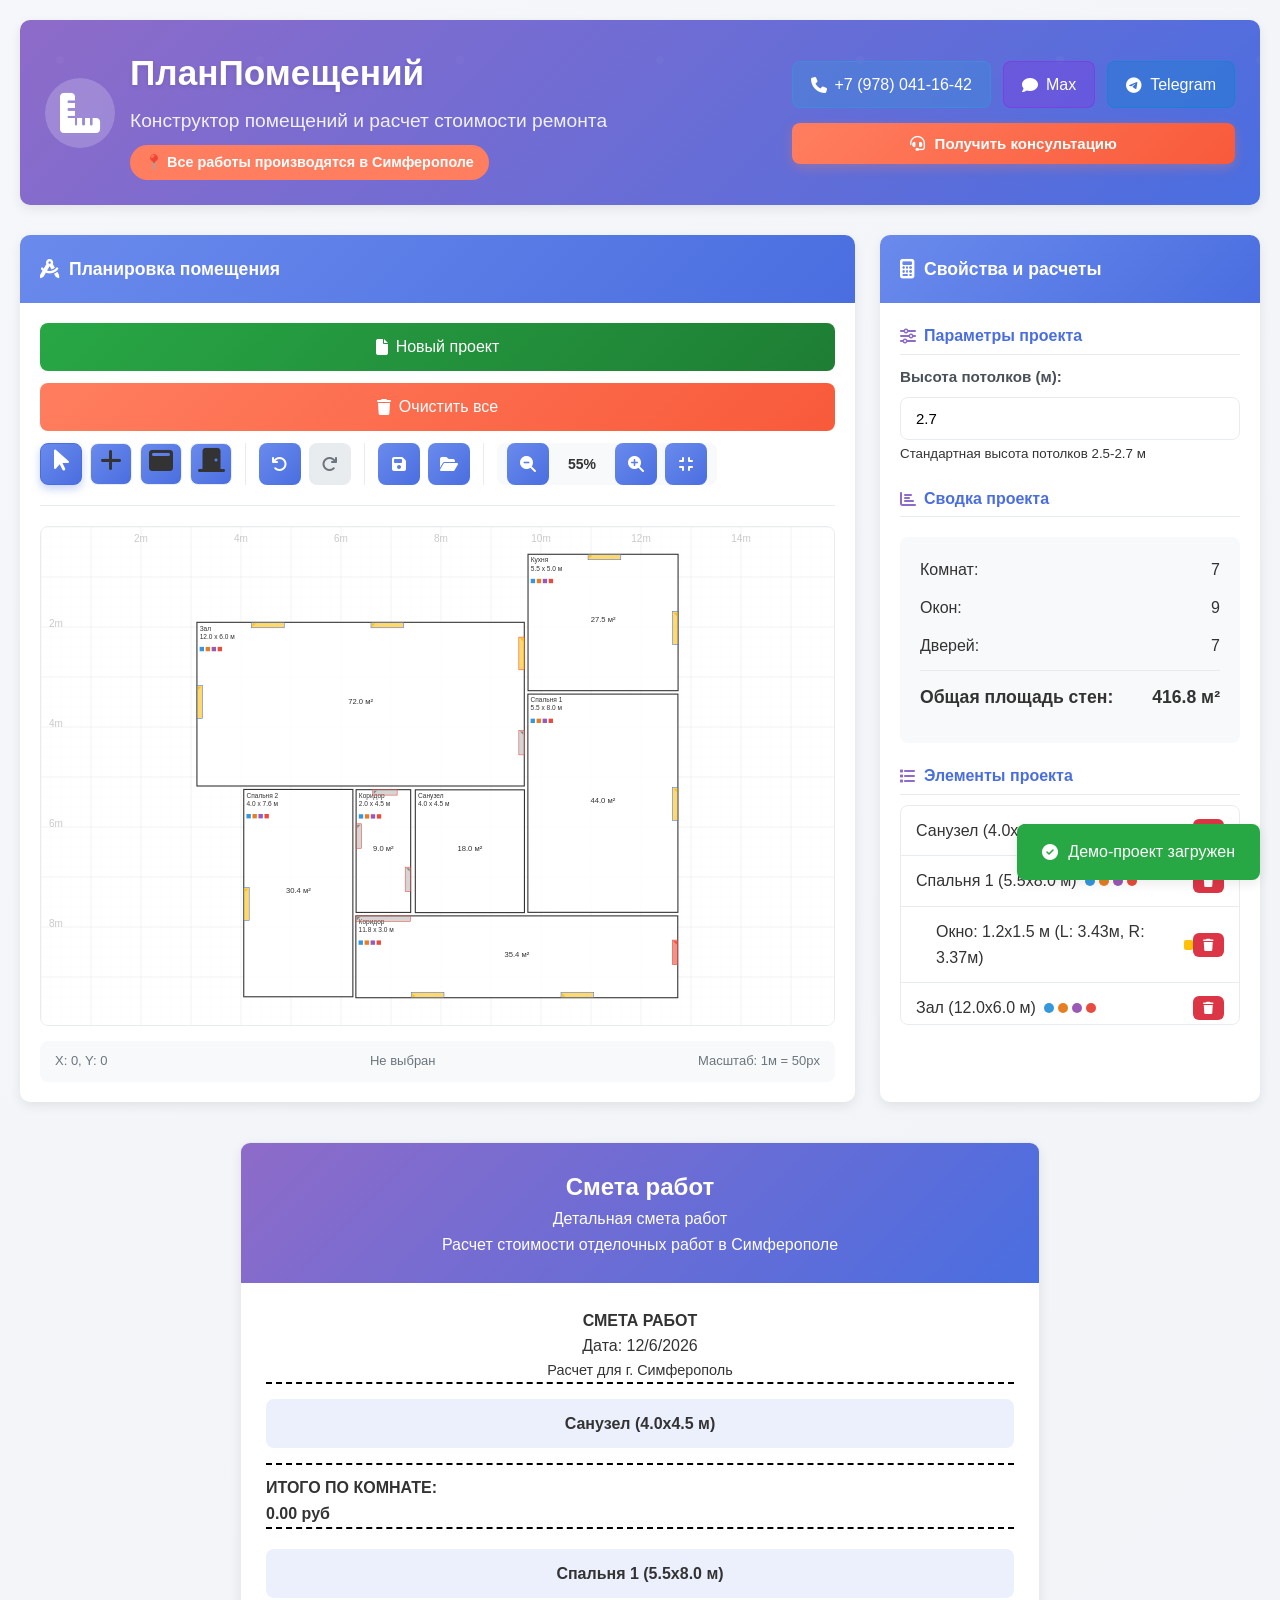
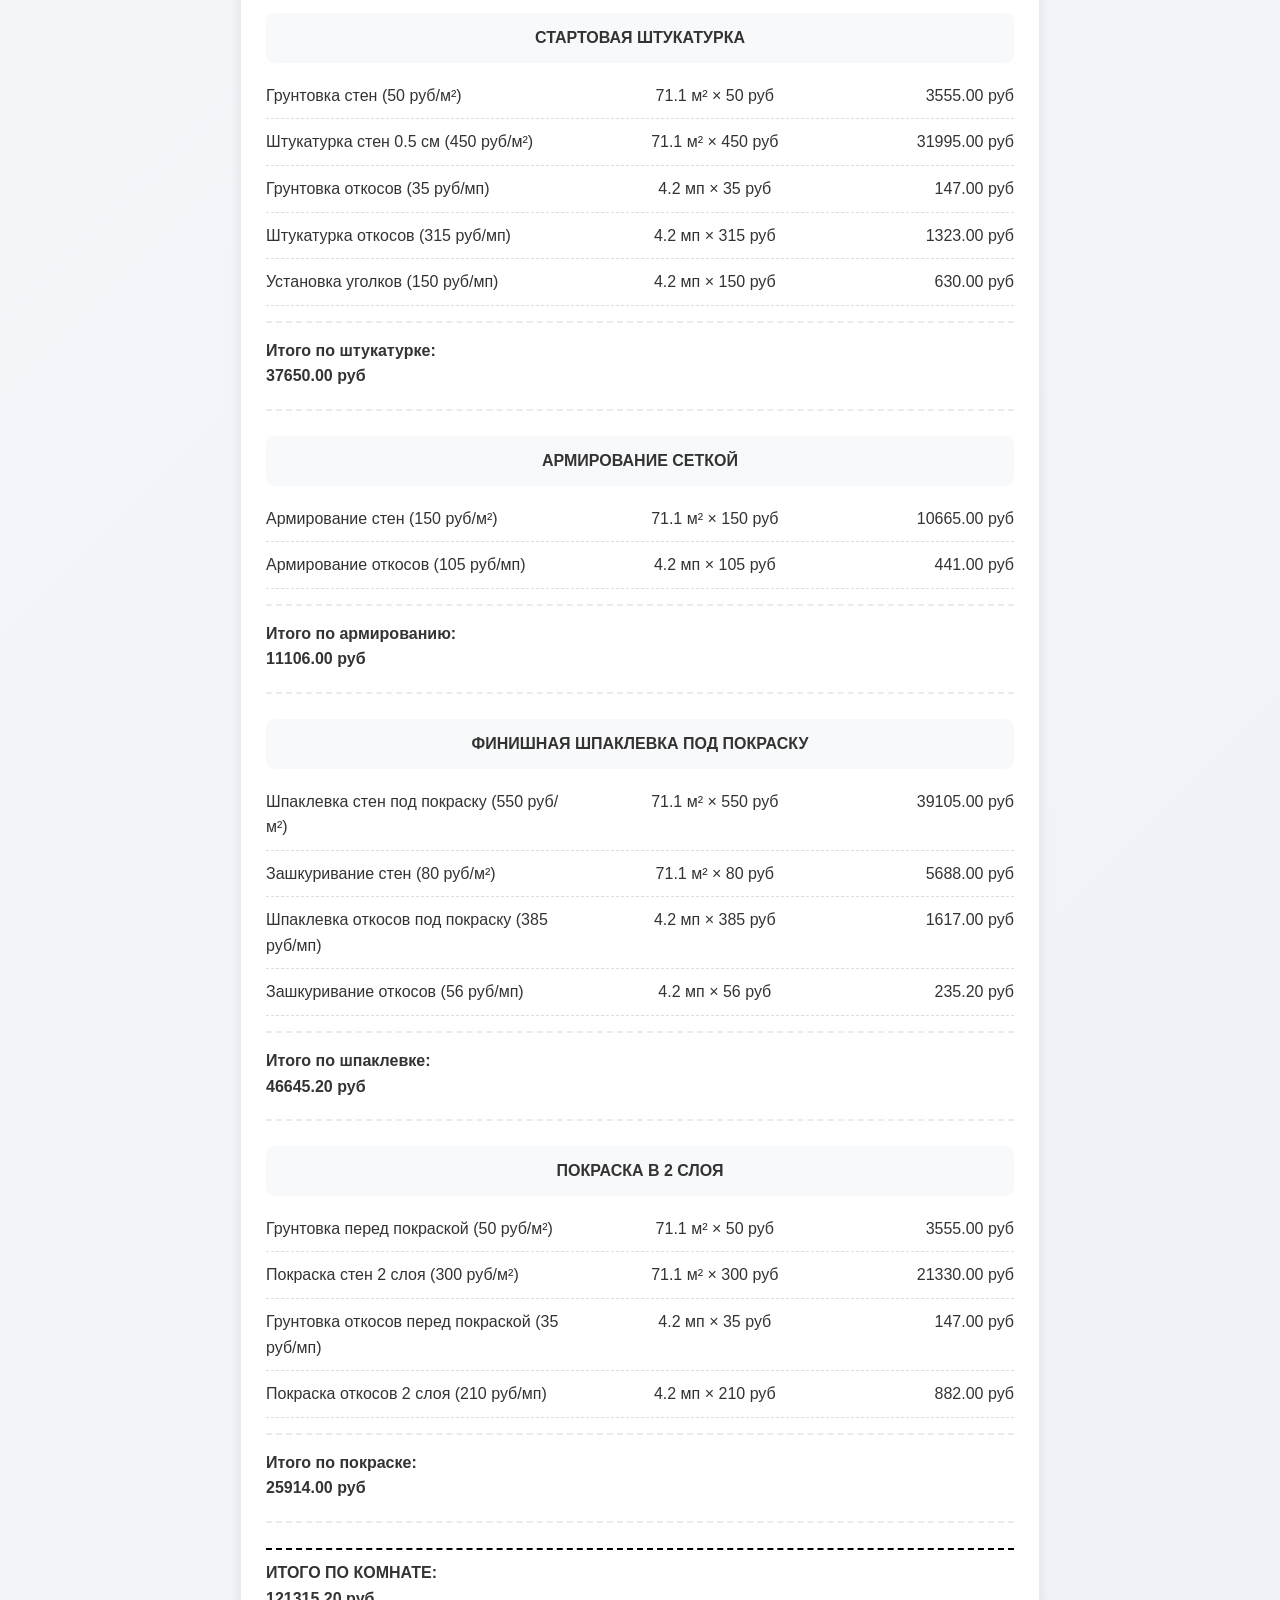
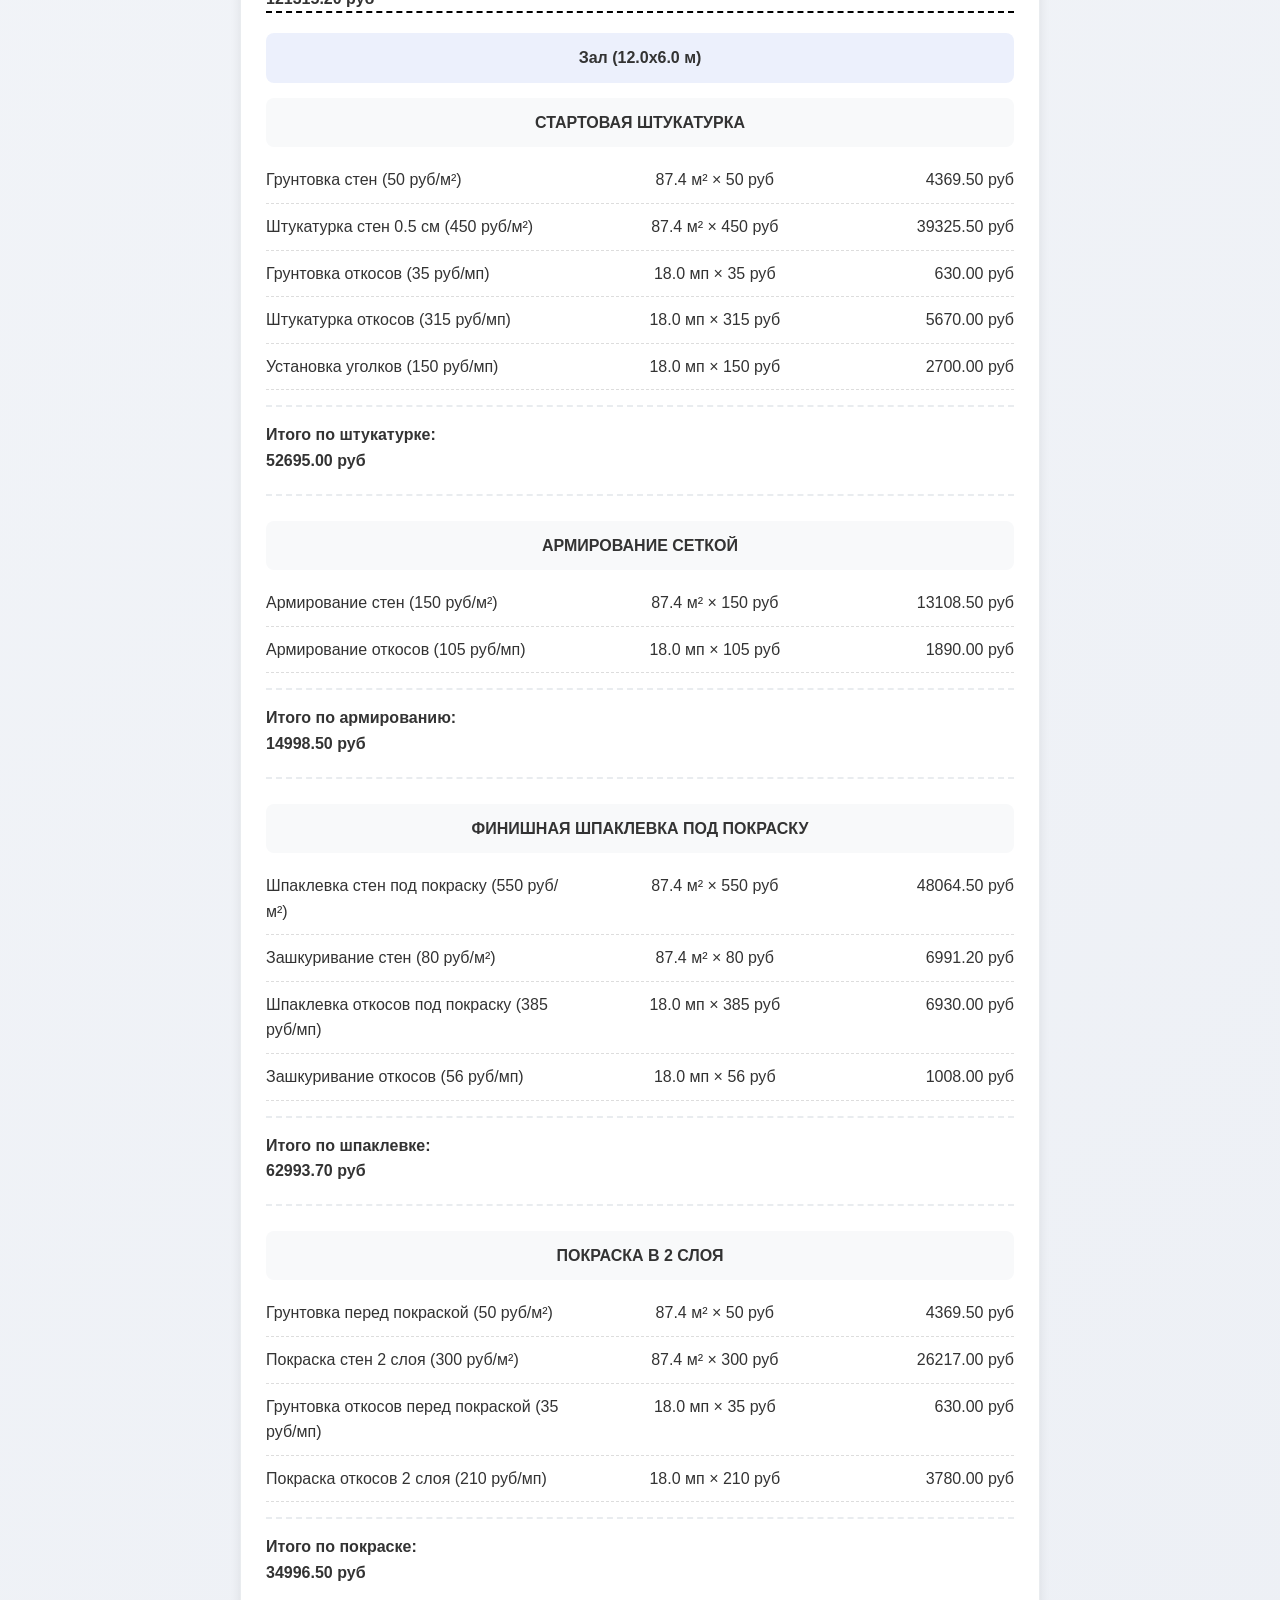
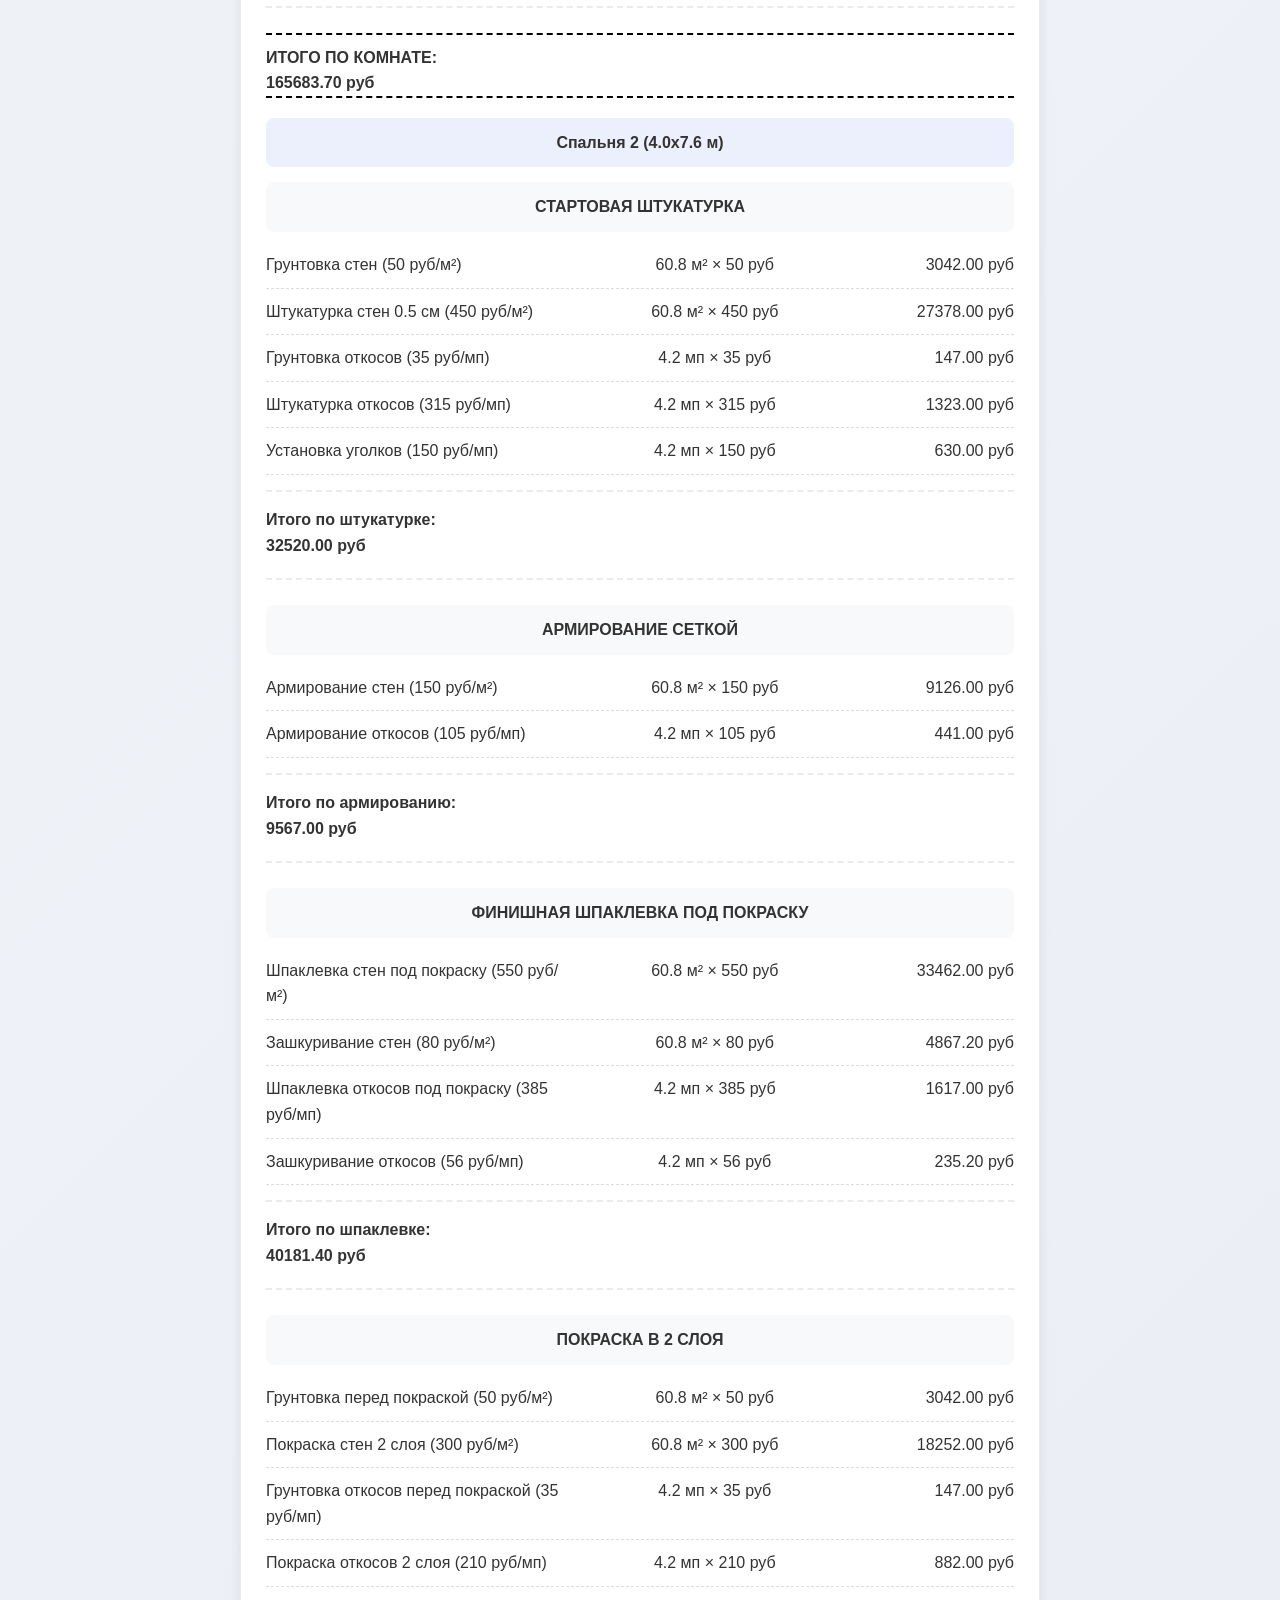
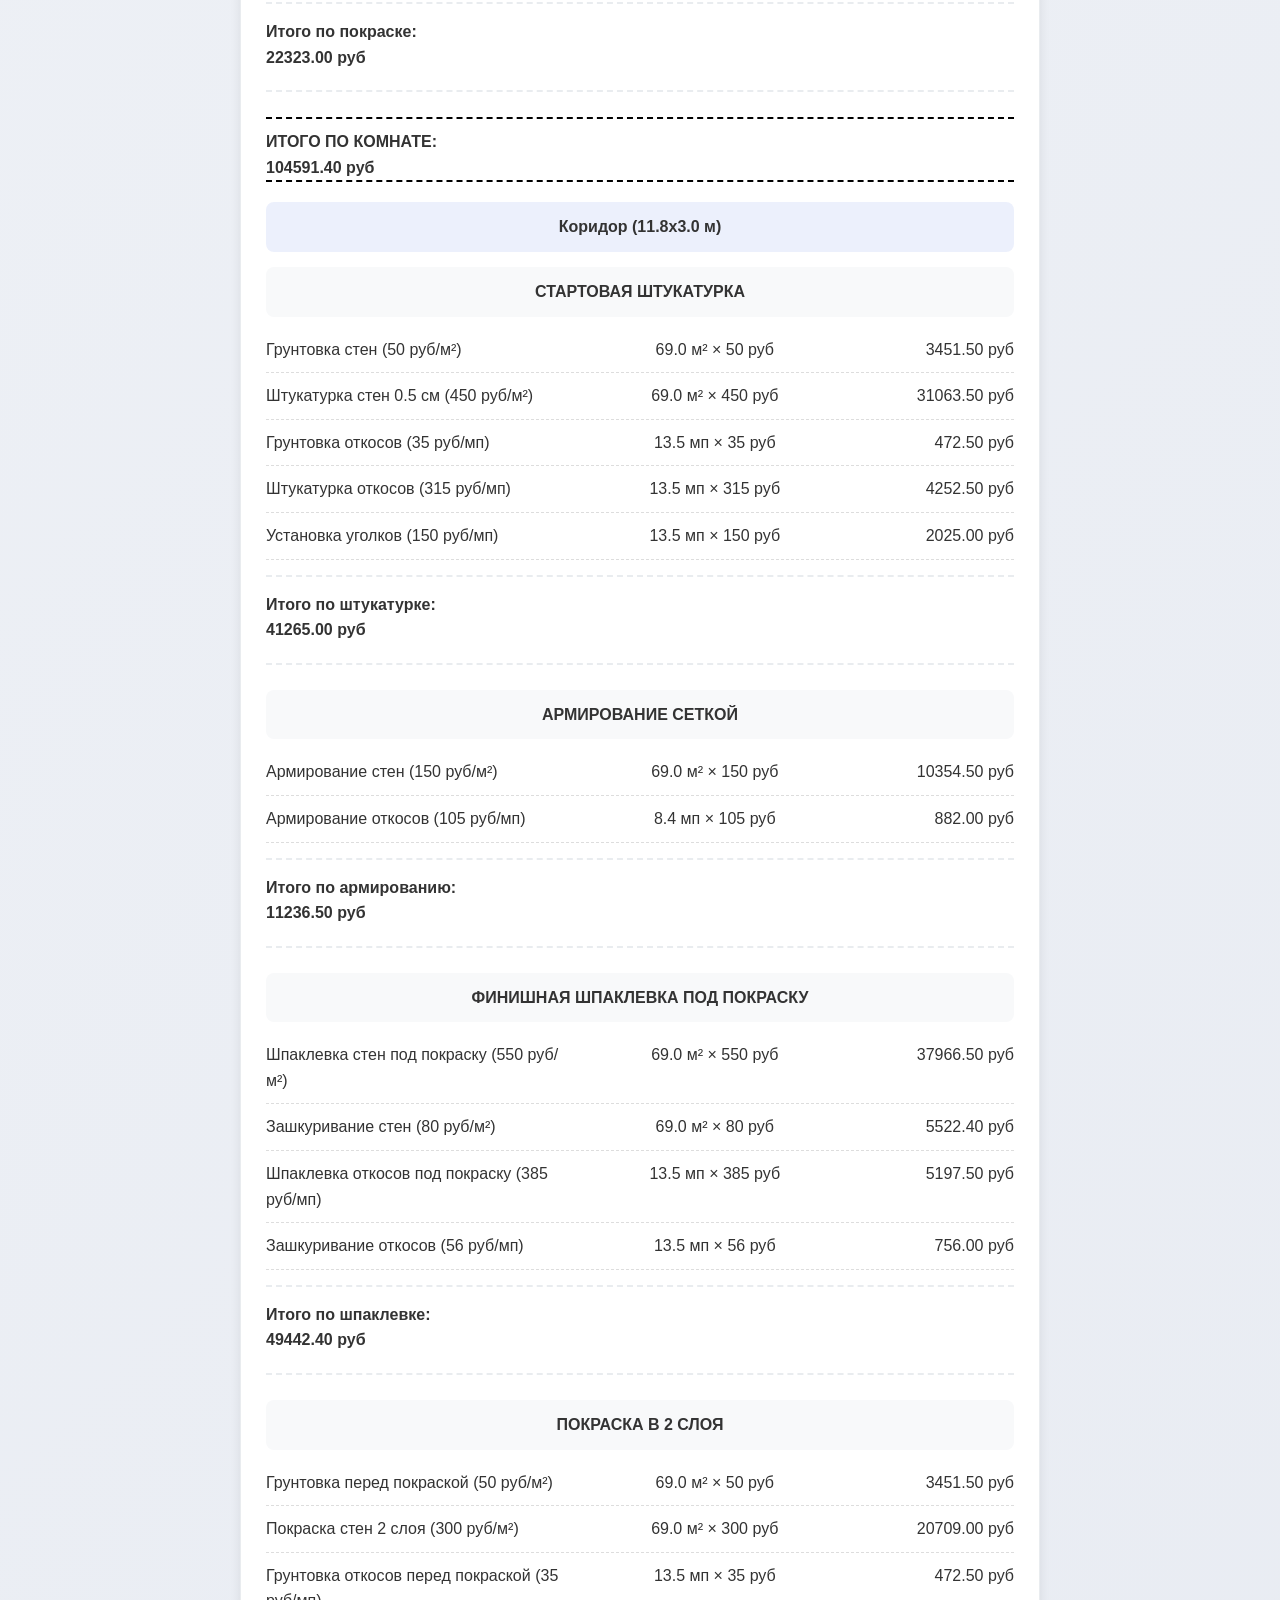
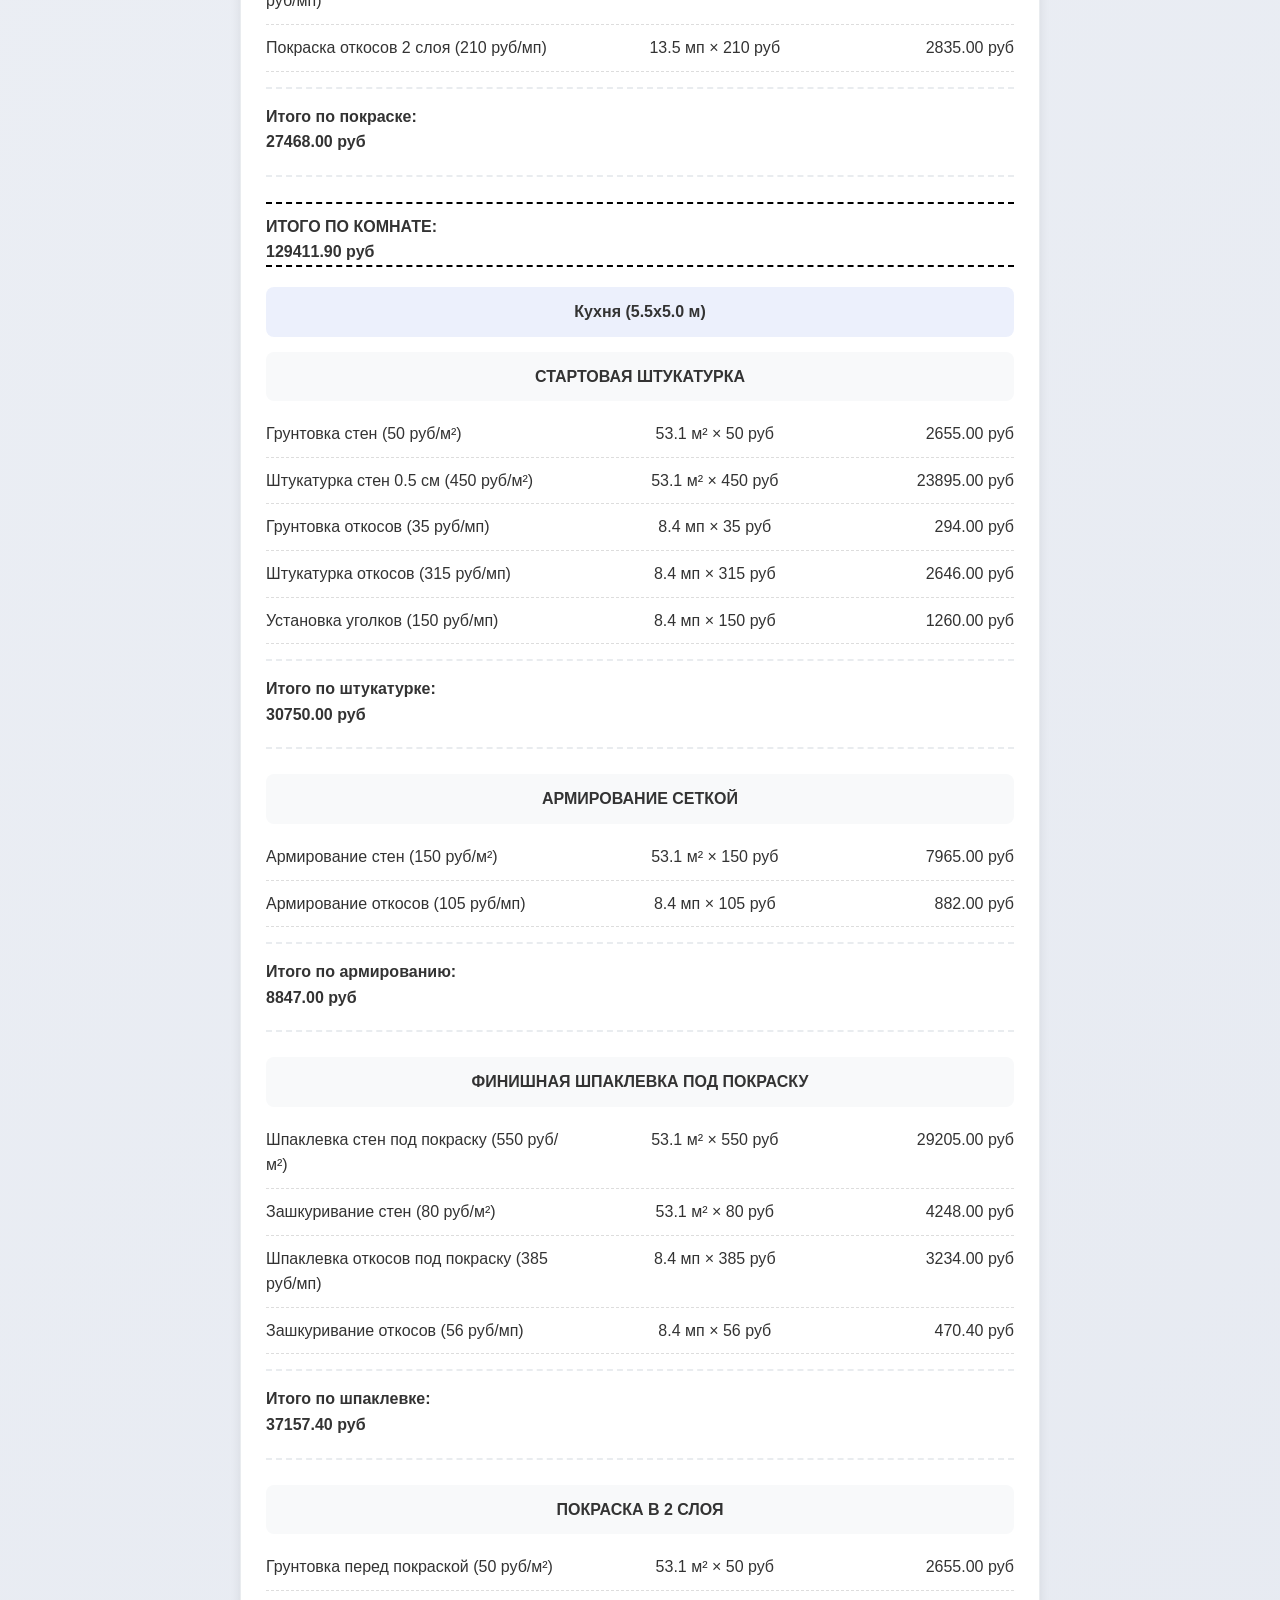
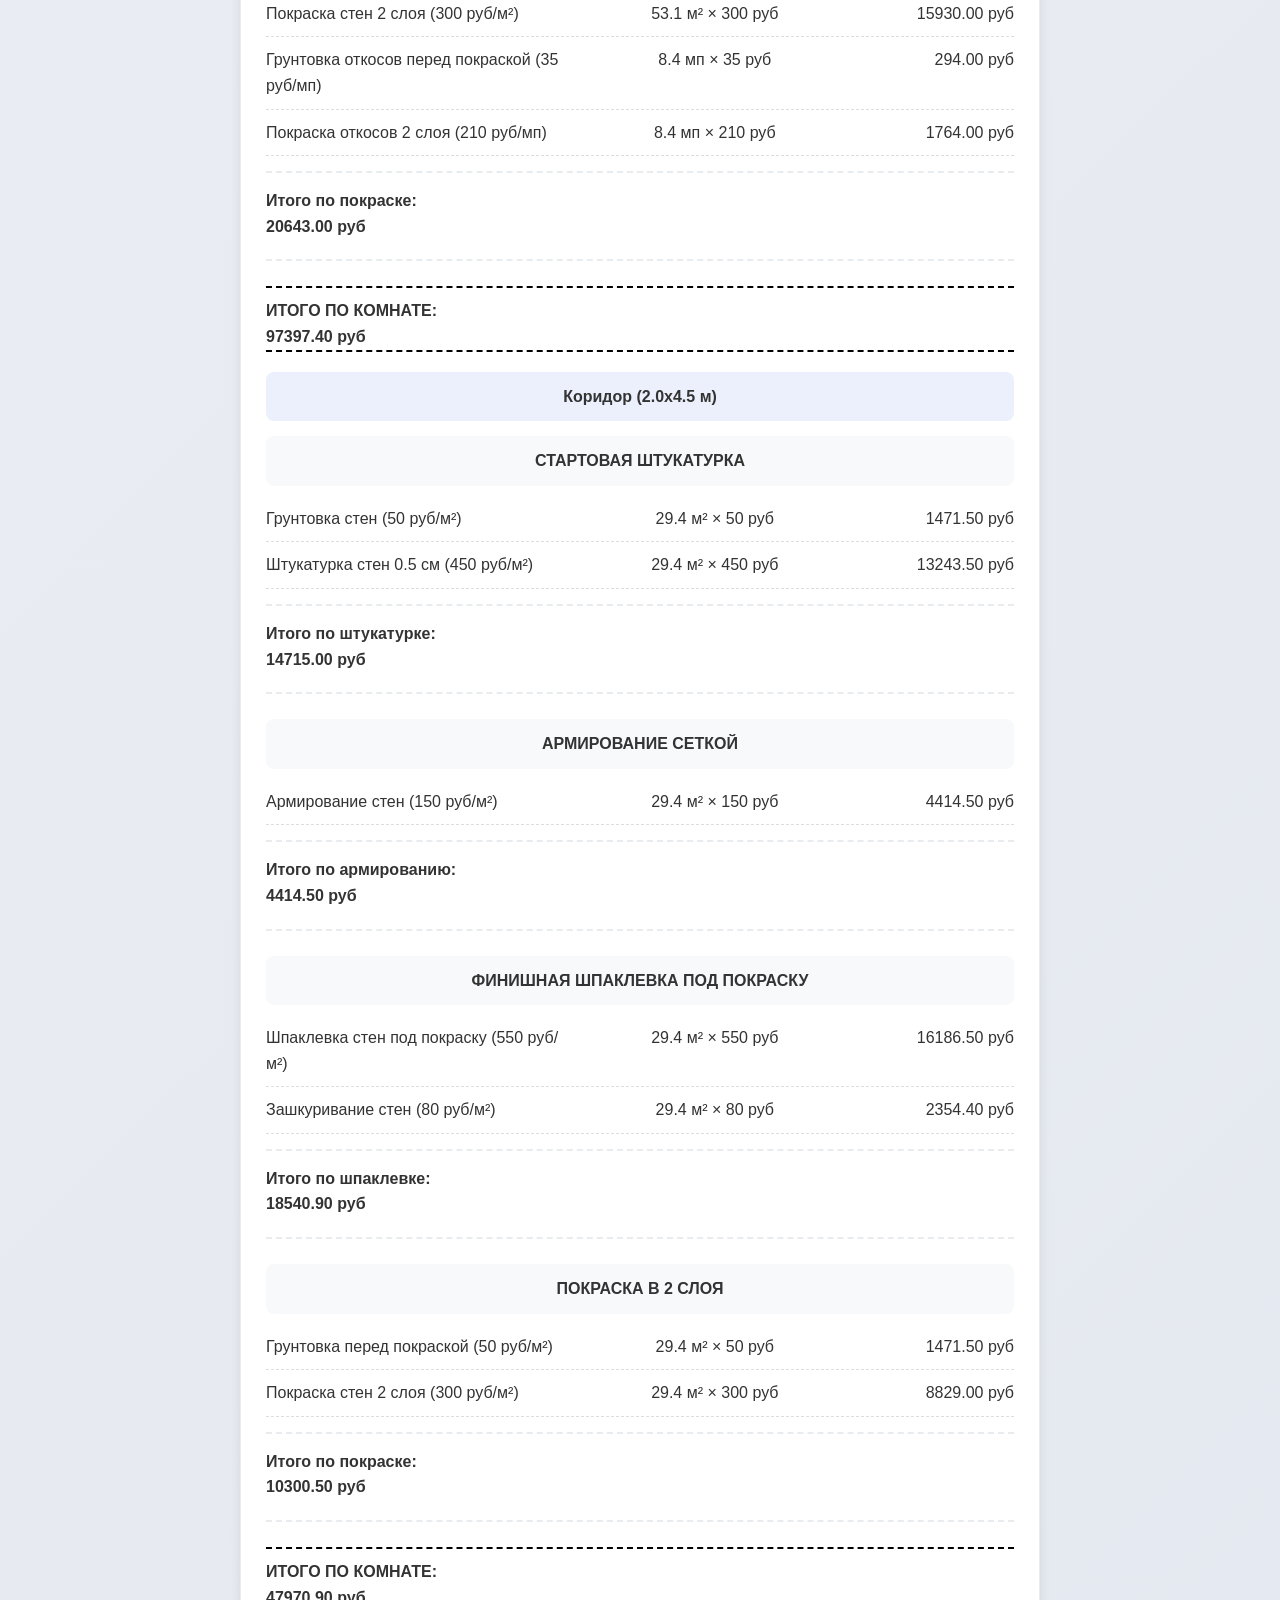
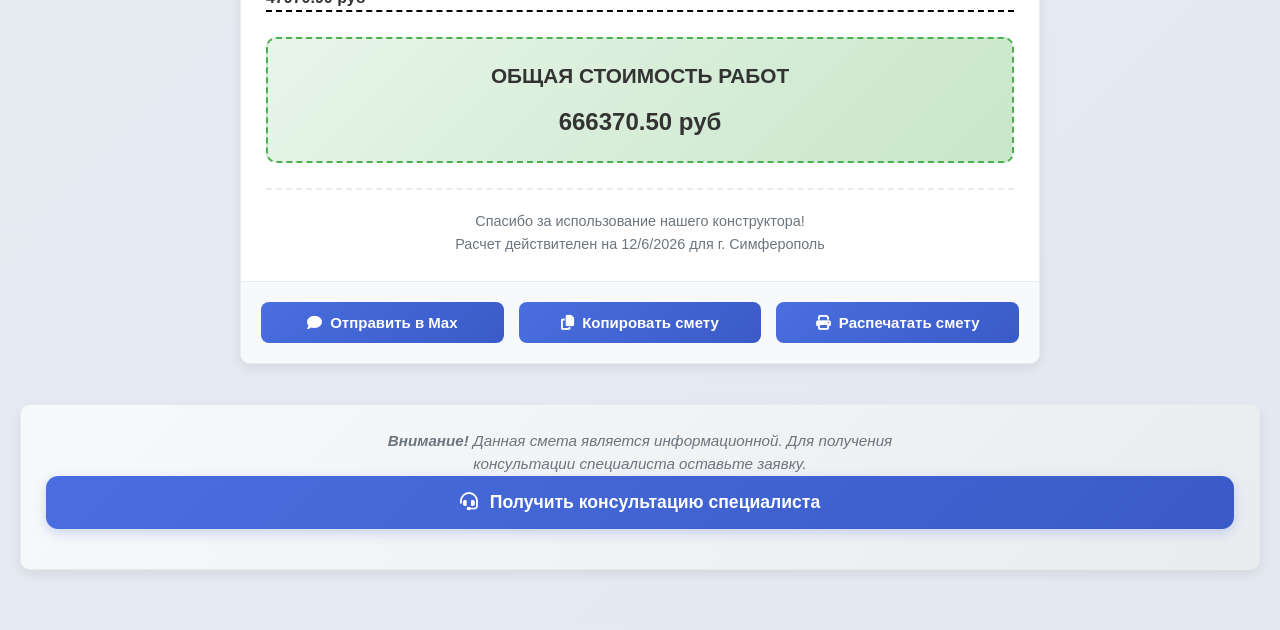
==== index.html @ e7ec2ce2 "Add files via upload" ====
<!DOCTYPE html>
<html lang="ru">
<head>
    <meta charset="UTF-8">
    <!-- Новый viewport с разрешением масштабирования -->

    <meta name="viewport" content="width=device-width, initial-scale=1.0, maximum-scale=1.0, user-scalable=no">
    <meta name="description" content="Бесплатный онлайн-конструктор планировки помещений и расчёт стоимости ремонта в Симферополе. Создайте план квартиры, дома или офиса с точными размерами и сметой.">
    <title>ПланПомещений - Конструктор помещений и расчет стоимости ремонта в Симферополе</title>

    <!-- Open Graph / Соцсети -->
    <meta property="og:title" content="ПланПомещений - конструктор планировки и расчёт ремонта в Симферополе">
    <meta property="og:description" content="Бесплатный онлайн-конструктор для создания планировки помещений и расчёта стоимости отделки. Удобный инструмент для ремонта в Симферополе.">
    <meta property="og:image" content="https://отделка-симферополь.рф/images/og-preview.jpg">
    <meta property="og:url" content="https://отделка-симферополь.рф">
    <meta property="og:type" content="website">
    <meta property="og:site_name" content="ПланПомещений">

    <!-- Schema.org для приложения -->
    <script type="application/ld+json">
    {
      "@context": "https://schema.org",
      "@type": "SoftwareApplication",
      "name": "ПланПомещений - конструктор планировки и расчёт ремонта",
      "description": "Бесплатный онлайн-конструктор для планировки помещений и расчёта стоимости отделки в Симферополе.",
      "applicationCategory": "DesignApplication",
      "operatingSystem": "All",
      "url": "https://отделка-симферополь.рф",
      "offers": {
        "@type": "Offer",
        "price": "0",
        "priceCurrency": "RUB"
      },
      "aggregateRating": {
        "@type": "AggregateRating",
        "ratingValue": "4.8",
        "ratingCount": "15"
      },
      "featureList": "планировка комнат, расчёт площади стен, добавление окон и дверей, смета ремонта",
      "screenshot": "https://отделка-симферополь.рф/images/screenshot.jpg",
      "softwareVersion": "1.0",
      "releaseNotes": "Первая версия"
    }
    </script>

    <!-- Yandex.Metrika counter -->
    <script type="text/javascript">
        (function(m,e,t,r,i,k,a){
            m[i]=m[i]||function(){(m[i].a=m[i].a||[]).push(arguments)};
            m[i].l=1*new Date();
            for (var j = 0; j < document.scripts.length; j++) {if (document.scripts[j].src === r) { return; }}
            k=e.createElement(t),a=e.getElementsByTagName(t)[0],k.async=1,k.src=r,a.parentNode.insertBefore(k,a)
        })(window, document,'script','https://mc.yandex.ru/metrika/tag.js?id=107710071', 'ym');

        ym(107710071, 'init', {ssr:true, webvisor:true, clickmap:true, ecommerce:"dataLayer", referrer: document.referrer, url: location.href, accurateTrackBounce:true, trackLinks:true});
    </script>
    <noscript><div><img src="https://mc.yandex.ru/watch/107710071" style="position:absolute; left:-9999px;" alt="" /></div></noscript>
    <!-- /Yandex.Metrika counter -->

    <link rel="icon" href="favicon.ico" type="image/x-icon">
    <link rel="stylesheet" href="css/style.css">
    <link rel="stylesheet" href="css/responsive.css">
    <link rel="stylesheet" href="https://cdnjs.cloudflare.com/ajax/libs/font-awesome/6.4.0/css/all.min.css">
</head>
<body>
    <!-- Блок для пользователей с отключённым JS и для поисковых роботов -->
    <noscript>
        <div style="padding: 20px; margin: 20px; background: #f8f8f8; border: 2px solid #e53e3e; border-radius: 8px; font-family: sans-serif;">
            <h2>Включите JavaScript для работы конструктора</h2>
            <p>Сайт «ПланПомещений» — это бесплатный онлайн-инструмент для создания планировки помещений и расчёта стоимости ремонта в Симферополе. Если вы видите это сообщение, значит, ваш браузер не поддерживает JavaScript или он отключён. Пожалуйста, включите поддержку JavaScript, чтобы пользоваться конструктором.</p>
            <p>Вы также можете связаться с нами по телефону <strong>+7 (978) 041-16-42</strong> или в Telegram <strong>@Nik_Kolayk</strong> для консультации.</p>
        </div>
    </noscript>

    <div class="container">
        <!-- Шапка сайта -->
        <header>
            <div class="header-container">
                <div class="logo">
                    <div class="logo-icon">
                        <i class="fas fa-ruler-combined"></i>
                    </div>
                    <div>
                        <h1>ПланПомещений</h1>
                        <p class="tagline">Конструктор помещений и расчет стоимости ремонта</p>
                        <span class="location-badge">📍 Все работы производятся в Симферополе</span>
                    </div>
                </div>
                <div class="header-contacts">
                    <div class="contact-buttons">
                        <a href="tel:+79780411642" class="contact-btn phone">
                            <i class="fas fa-phone"></i> +7 (978) 041-16-42
                        </a>
                        <a href="https://max.ru/u/f9LHodD0cOI0eQdcNzuPqeBgkFcnHu8HCOxVa6GeAo44-4XFtTYE5GFpREc" 
                           class="contact-btn max" target="_blank" rel="noopener noreferrer">
                            <i class="fas fa-comment"></i> Max
                        </a>
                        <a href="https://t.me/Nik_Kolayk" class="contact-btn telegram" target="_blank" rel="noopener noreferrer">
                            <i class="fab fa-telegram-plane"></i> Telegram
                        </a>
                    </div>
                    <button id="headerFeedbackBtn" class="consult-btn" type="button">
                        <i class="fas fa-headset"></i> Получить консультацию
                    </button>
                </div>
            </div>
        </header>

        <!-- Мобильная кнопка открытия панели свойств -->
        <button id="togglePropertiesBtn" class="mobile-menu-btn" aria-label="Открыть панель свойств">
            <i class="fas fa-bars"></i>
        </button>

        <!-- Overlay для затемнения фона на мобильных -->
        <div class="panel-overlay"></div>

        <!-- Основной контейнер приложения (две колонки) -->
        <div class="app-container">
            <!-- Центральная панель: Редактор + Инструменты -->
            <div class="panel editor-panel">
                <div class="panel-header">
                    <i class="fas fa-drafting-compass"></i> Планировка помещения
                </div>
                <div class="panel-content">
                    <!-- Верхняя панель инструментов (общие действия) -->
                    <div class="editor-toolbar">
                        <!-- Первая строка: Новый проект -->
                        <div class="toolbar-row">
                            <button id="newProject" class="btn-success toolbar-full-width">
                                <i class="fas fa-file"></i> Новый проект
                            </button>
                        </div>
                        
                        <!-- Вторая строка: Очистить все -->
                        <div class="toolbar-row">
                            <button id="clearAll" class="btn-danger toolbar-full-width">
                                <i class="fas fa-trash"></i> Очистить все
                            </button>
                        </div>
                        
                        <!-- Третья строка: Все кнопки управления и инструменты -->
                        <div class="toolbar-row toolbar-controls">
                            <!-- Инструменты -->
                            <button class="toolbar-btn tool-btn active" data-tool="select" title="Выбор и перемещение (V)">
                                <i class="fas fa-mouse-pointer"></i>
                            </button>
                            <button class="toolbar-btn tool-btn" data-tool="room" title="Добавить комнату (R)">
                                <i class="fas fa-plus"></i>
                            </button>
                            <button class="toolbar-btn tool-btn" data-tool="window" title="Добавить окно (W)">
                                <i class="fas fa-window-maximize"></i>
                            </button>
                            <button class="toolbar-btn tool-btn" data-tool="door" title="Добавить дверь (D)">
                                <i class="fas fa-door-closed"></i>
                            </button>
                            
                            <div class="toolbar-divider"></div>
                            
                            <!-- Undo/Redo -->
                            <button id="undoBtn" class="toolbar-btn" disabled title="Отменить (Ctrl+Z)">
                                <i class="fas fa-undo"></i>
                            </button>
                            <button id="redoBtn" class="toolbar-btn" disabled title="Повторить (Ctrl+Y)">
                                <i class="fas fa-redo"></i>
                            </button>
                            
                            <div class="toolbar-divider"></div>
                            
                            <!-- Сохранить/Загрузить -->
                            <button id="saveProjectBtn" class="toolbar-btn" title="Сохранить проект">
                                <i class="fas fa-save"></i>
                            </button>
                            <button id="loadProjectBtn" class="toolbar-btn" title="Загрузить проект">
                                <i class="fas fa-folder-open"></i>
                            </button>
                            
                            <div class="toolbar-divider"></div>
                            
                            <!-- Zoom controls -->
                            <div class="zoom-controls">
                                <button id="zoomOut" class="toolbar-btn" title="Уменьшить">
                                    <i class="fas fa-search-minus"></i>
                                </button>
                                <span id="zoomLevel">100%</span>
                                <button id="zoomIn" class="toolbar-btn" title="Увеличить">
                                    <i class="fas fa-search-plus"></i>
                                </button>
                                <button id="centerView" class="toolbar-btn" title="Центрировать">
                                    <i class="fas fa-compress"></i>
                                </button>
                            </div>
                        </div>
                    </div>

                    <!-- Редактор (canvas) -->
                    <div class="editor-container">
                        <canvas id="editorCanvas"></canvas>
                        <div id="canvasFallback" class="canvas-not-supported" style="display: none;">
                            Canvas не поддерживается вашим браузером. Пожалуйста, обновите браузер.
                        </div>
                    </div>

                    <!-- Статусная строка -->
                    <div class="status-bar">
                        <span id="cursorPosition">X: 0, Y: 0</span>
                        <span id="selectedElement">Не выбран</span>
                        <span>Масштаб: 1м = 50px</span>
                    </div>
                </div>
            </div>

            <!-- Правая панель: Свойства и расчеты -->
            <div class="panel">
                <div class="panel-header">
                    <i class="fas fa-calculator"></i> Свойства и расчеты
                </div>
                <div class="panel-content">
                    <!-- ВЫСОТА ПОТОЛКОВ – вынесена отдельной группой сверху -->
                    <div class="tool-group">
                        <h3><i class="fas fa-sliders-h"></i> Параметры проекта</h3>
                        <div class="form-group">
                            <label for="ceilingHeight">Высота потолков (м):</label>
                            <input type="number" id="ceilingHeight" value="2.5" min="2.0" max="4.0" step="0.1">
                            <small class="help-text">Стандартная высота потолков 2.5-2.7 м</small>
                        </div>
                    </div>

                    <!-- Свойства комнаты -->
                    <div id="roomProperties" class="tool-group" style="display: none;">
                        <h3><i class="fas fa-home"></i> Свойства комнаты</h3>
                        <div class="form-group">
                            <label for="roomName">Название:</label>
                            <input type="text" id="roomName" placeholder="Комната 1">
                        </div>
                        <div class="form-group">
                            <label for="roomWidth">Ширина (м):</label>
                            <input type="number" id="roomWidth" min="1" max="50" step="0.1">
                        </div>
                        <div class="form-group">
                            <label for="roomHeightProp">Длина (м):</label>
                            <input type="number" id="roomHeightProp" min="1" max="50" step="0.1">
                        </div>
                        <div class="form-group">
                            <label>Отделка стен:</label>
                            <div class="checkbox-group">
                                <div class="checkbox-item">
                                    <input type="checkbox" id="plaster">
                                    <label for="plaster">Стартовая штукатурка</label>
                                </div>
                                <div class="checkbox-item">
                                    <input type="checkbox" id="armoring">
                                    <label for="armoring">Армирование сеткой</label>
                                </div>
                                <div class="checkbox-item">
                                    <input type="checkbox" id="puttyWallpaper">
                                    <label for="puttyWallpaper">Шпаклевка (под обои)</label>
                                </div>
                                <div class="checkbox-item">
                                    <input type="checkbox" id="puttyPaint">
                                    <label for="puttyPaint">Шпаклевка (под покраску)</label>
                                </div>
                                <div class="checkbox-item">
                                    <input type="checkbox" id="painting">
                                    <label for="painting">Покраска</label>
                                </div>
                            </div>
                        </div>
                        <button id="applyRoomChanges" class="btn-success">
                            <i class="fas fa-check"></i> Применить изменения
                        </button>
                        <button id="deleteRoom" class="btn-danger" style="margin-top: 10px;">
                            <i class="fas fa-trash"></i> Удалить комнату
                        </button>
                    </div>

                    <!-- Свойства окна -->
                    <div id="windowProperties" class="tool-group" style="display: none;">
                        <h3><i class="fas fa-window-maximize"></i> Свойства окна</h3>
                        <div class="form-group">
                            <label for="windowWidth">Ширина (м):</label>
                            <input type="number" id="windowWidth" min="0.5" max="5" step="0.1">
                        </div>
                        <div class="form-group">
                            <label for="windowHeight">Высота (м):</label>
                            <input type="number" id="windowHeight" min="0.5" max="3" step="0.1">
                        </div>
                        <div class="form-group">
                            <label for="windowWall">Стена:</label>
                            <select id="windowWall">
                                <option value="top">Верхняя</option>
                                <option value="right">Правая</option>
                                <option value="bottom">Нижняя</option>
                                <option value="left">Левая</option>
                            </select>
                        </div>
                        <div class="form-group">
                            <label for="windowLeftOffset">Отступ слева (м):</label>
                            <input type="number" id="windowLeftOffset" min="0" max="50" step="0.01">
                            <small class="help-text">Для нижней и левой стен отсчёт ведётся от правого/нижнего края</small>
                        </div>
                        <div class="form-group">
                            <label for="windowRightOffset">Отступ справа (м):</label>
                            <input type="number" id="windowRightOffset" min="0" max="50" step="0.01" readonly>
                        </div>
                        <div class="form-group">
                            <label for="windowSlopes">Откосы:</label>
                            <select id="windowSlopes">
                                <option value="with">С откосами</option>
                                <option value="with_net">С откосами и сеткой</option>
                                <option value="none">Без откосов</option>
                            </select>
                        </div>
                        <button id="applyWindowChanges" class="btn-success">
                            <i class="fas fa-check"></i> Применить изменения
                        </button>
                        <button id="deleteWindow" class="btn-danger" style="margin-top: 10px;">
                            <i class="fas fa-trash"></i> Удалить окно
                        </button>
                    </div>

                    <!-- Свойства двери -->
                    <div id="doorProperties" class="tool-group" style="display: none;">
                        <h3><i class="fas fa-door-closed"></i> Свойства двери</h3>
                        <div class="form-group">
                            <label for="doorWidth">Ширина (м):</label>
                            <input type="number" id="doorWidth" min="0.6" max="2" step="0.1">
                        </div>
                        <div class="form-group">
                            <label for="doorHeight">Высота (м):</label>
                            <input type="number" id="doorHeight" min="1.5" max="3" step="0.1">
                        </div>
                        <div class="form-group">
                            <label for="doorWall">Стена:</label>
                            <select id="doorWall">
                                <option value="top">Верхняя</option>
                                <option value="right">Правая</option>
                                <option value="bottom">Нижняя</option>
                                <option value="left">Левая</option>
                            </select>
                        </div>
                        <div class="form-group">
                            <label for="doorLeftOffset">Отступ слева (м):</label>
                            <input type="number" id="doorLeftOffset" min="0" max="50" step="0.01">
                            <small class="help-text">Для нижней и левой стен отсчёт ведётся от правого/нижнего края</small>
                        </div>
                        <div class="form-group">
                            <label for="doorRightOffset">Отступ справа (м):</label>
                            <input type="number" id="doorRightOffset" min="0" max="50" step="0.01" readonly>
                        </div>
                        <div class="form-group">
                            <label for="doorSlopes">Откосы:</label>
                            <select id="doorSlopes">
                                <option value="with">С откосами</option>
                                <option value="with_net">С откосами и сеткой</option>
                                <option value="none">Без откосов</option>
                            </select>
                        </div>
                        <button id="applyDoorChanges" class="btn-success">
                            <i class="fas fa-check"></i> Применить изменения
                        </button>
                        <button id="deleteDoor" class="btn-danger" style="margin-top: 10px;">
                            <i class="fas fa-trash"></i> Удалить дверь
                        </button>
                    </div>

                    <!-- Сводка проекта -->
                    <div class="tool-group">
                        <h3><i class="fas fa-chart-bar"></i> Сводка проекта</h3>
                        <div class="summary">
                            <div class="summary-item">
                                <span>Комнат:</span>
                                <span id="roomsCount">0</span>
                            </div>
                            <div class="summary-item">
                                <span>Окон:</span>
                                <span id="windowsCount">0</span>
                            </div>
                            <div class="summary-item">
                                <span>Дверей:</span>
                                <span id="doorsCount">0</span>
                            </div>
                            <div class="summary-item total">
                                <span>Общая площадь стен:</span>
                                <span id="totalArea">0 м²</span>
                            </div>
                        </div>
                    </div>

                    <!-- Список элементов -->
                    <div class="tool-group">
                        <h3><i class="fas fa-list"></i> Элементы проекта</h3>
                        <div id="elementList" class="element-list"></div>
                    </div>
                </div>
            </div>
        </div>

        <!-- Смета работ -->
        <div id="receiptContainer" class="receipt-container" style="display: none;">
            <div class="receipt-header">
                <h2>Смета работ</h2>
                <p>Детальная смета работ</p>
                <p>Расчет стоимости отделочных работ в Симферополе</p>
            </div>
            <div id="receiptContent" class="receipt-content"></div>
            <div id="receiptActions" class="receipt-actions" style="display: none;">
                <div class="sharing-buttons">
                    <button id="sendMax" class="btn-max">
                        <i class="fas fa-comment"></i> Отправить в Max
                    </button>
                    <button id="copyReceipt" class="btn-copy">
                        <i class="fas fa-copy"></i> Копировать смету
                    </button>
                    <button id="printReceipt" class="btn-print">
                        <i class="fas fa-print"></i> Распечатать смету
                    </button>
                </div>
            </div>
        </div>

        <!-- Секция обратной связи -->
        <div class="feedback-section">
            <p class="feedback-note">
                <strong>Внимание!</strong> Данная смета является информационной. 
                Для получения консультации специалиста оставьте заявку.
            </p>
            <button id="feedbackBtn" class="btn-feedback" type="button">
                <i class="fas fa-headset"></i> Получить консультацию специалиста
            </button>
        </div>
    </div>

    <!-- Модальное окно обратной связи -->
    <div id="feedbackModal" class="modal">
        <div class="modal-content">
            <div class="modal-header">
                <h2>Получить консультацию</h2>
                <button class="close-modal" type="button">&times;</button>
            </div>
            <div class="modal-body">
                <div class="info-notice">
                    <i class="fas fa-info-circle"></i>
                    <p>Смета является информационной. Итоговая стоимость может отличаться в зависимости от конкретных условий работ.</p>
                </div>
                <form id="feedbackForm">
                    <div class="form-group">
                        <label for="clientName">Ваше имя *</label>
                        <input type="text" id="clientName" name="clientName" required>
                    </div>
                    <div class="form-group">
                        <label for="clientContact">Контактные данные *</label>
                        <input type="text" id="clientContact" name="clientContact" placeholder="Укажите Telegram или номер телефона для связи" required>
                    </div>
                    <div class="form-group">
                        <label for="propertyType">Тип помещения *</label>
                        <select id="propertyType" name="propertyType" required>
                            <option value="">Выберите тип помещения</option>
                            <option value="apartment">Квартира</option>
                            <option value="house">Частный дом</option>
                            <option value="commercial">Коммерческое помещение</option>
                            <option value="residential">Жилое помещение</option>
                            <option value="nonresidential">Нежилое помещение</option>
                            <option value="other">Другое</option>
                        </select>
                    </div>
                    <div class="form-group">
                        <label for="totalAreaInput">Общая площадь помещения (м²)</label>
                        <input type="number" id="totalAreaInput" name="totalArea" min="1" step="0.1">
                    </div>
                    <div class="form-group">
                        <label for="additionalInfo">Дополнительная информация</label>
                        <textarea id="additionalInfo" name="additionalInfo" rows="4" placeholder="Опишите ваши пожелания и особенности помещения"></textarea>
                    </div>
                    <div class="form-group">
                        <label style="display: flex; align-items: center; gap: 8px; font-weight: normal;">
                            <input type="checkbox" required style="width: auto;">
                            Я согласен на обработку персональных данных и получение обратной связи
                        </label>
                    </div>
                    <div class="form-actions">
                        <button type="submit" class="btn-submit">
                            <i class="fas fa-paper-plane"></i> Отправить заявку
                        </button>
                    </div>
                </form>
            </div>
        </div>
    </div>

    <!-- Скрытый input для загрузки файла -->
    <input type="file" id="loadProjectInput" accept=".json" style="display: none;">

    <!-- Уведомления -->
    <div id="notification" class="notification">
        <i class="fas fa-check-circle"></i>
        <span id="notificationText"></span>
    </div>

    <!-- Кнопка "Вверх" -->
    <button id="scrollToTopBtn" class="scroll-to-top" title="Наверх">
        <i class="fas fa-arrow-up"></i>
    </button>

    <!-- Скрипты (новый порядок: utils.js сначала) -->
    <script src="js/utils.js"></script>
    <script src="js/config.js"></script>
    <script src="js/state.js"></script>
    <script src="js/app.js"></script>
    <script src="js/canvas.js"></script>
    <script src="js/elements.js"></script>
    <script src="js/calculator.js"></script>
    <script src="js/ui.js"></script>
    <!-- Новый файл для поддержки touch -->
    <script src="js/touch.js"></script>
</body>
</html>
---- css/style.css ----
:root {
    --primary-color: #4a6ee0;
    --primary-light: #6a8aec;
    --primary-dark: #3a5bc7;
    --secondary-color: #8e6bc9;
    --accent-color: #ff7e5f;
    --accent-light: #ff9e87;
    --neutral-light: #f8f9fa;
    --neutral-medium: #e9ecef;
    --neutral-dark: #495057;
    --text-color: #333333;
    --text-light: #6c757d;
    --success-color: #28a745;
    --warning-color: #ffc107;
    --danger-color: #dc3545;
    --white: #ffffff;
    --shadow: 0 4px 12px rgba(0, 0, 0, 0.08);
    --shadow-hover: 0 6px 16px rgba(0, 0, 0, 0.12);
    --border-radius: 10px;
    --transition: all 0.3s ease;
}

* {
    box-sizing: border-box;
    margin: 0;
    padding: 0;
    font-family: 'Segoe UI', 'Roboto', Tahoma, Geneva, Verdana, sans-serif;
}

body {
    background: linear-gradient(135deg, #f5f7fa 0%, #e4e8f0 100%);
    color: var(--text-color);
    line-height: 1.6;
    min-height: 100vh;
}

.container {
    max-width: 1800px;
    margin: 0 auto;
    padding: 20px;
}

/* Header Styles */
header {
    margin-bottom: 30px;
    padding: 25px;
    background: linear-gradient(135deg, var(--secondary-color) 0%, var(--primary-color) 100%);
    color: var(--white);
    border-radius: var(--border-radius);
    box-shadow: var(--shadow);
    position: relative;
    overflow: hidden;
    z-index: 100;
}

header::before {
    content: '';
    position: absolute;
    top: 0;
    left: 0;
    right: 0;
    bottom: 0;
    background: url('data:image/svg+xml;utf8,<svg xmlns="http://www.w3.org/2000/svg" viewBox="0 0 100 100"><circle cx="20" cy="20" r="2" fill="white" opacity="0.3"/></svg>');
    background-size: 200px;
    opacity: 0.1;
    pointer-events: none;
}

.header-container {
    display: flex;
    justify-content: space-between;
    align-items: center;
    flex-wrap: wrap;
    gap: 20px;
    position: relative;
    z-index: 10;
}

.logo {
    display: flex;
    align-items: center;
    gap: 15px;
}

.logo-icon {
    font-size: 2.5rem;
    background: rgba(255, 255, 255, 0.2);
    width: 70px;
    height: 70px;
    border-radius: 50%;
    display: flex;
    align-items: center;
    justify-content: center;
    -webkit-backdrop-filter: blur(5px);
    backdrop-filter: blur(5px);
}

.logo h1 {
    font-size: 2.2rem;
    margin-bottom: 5px;
    font-weight: 700;
    text-shadow: 0 2px 4px rgba(0, 0, 0, 0.1);
}

.tagline {
    font-size: 1.2rem;
    max-width: 600px;
    opacity: 0.9;
    margin-bottom: 8px;
}

.location-badge {
    display: inline-block;
    background: var(--accent-color);
    color: white;
    padding: 6px 15px;
    border-radius: 20px;
    font-size: 0.9rem;
    font-weight: 600;
}

/* Контакты в шапке */
.header-contacts {
    display: flex;
    flex-direction: column;
    align-items: flex-end;
    gap: 15px;
    pointer-events: auto !important;
}

.contact-buttons {
    display: flex;
    gap: 12px;
    flex-wrap: wrap;
    justify-content: flex-end;
    pointer-events: auto !important;
}

header a, header button, .contact-btn {
    pointer-events: auto !important;
    z-index: 10;
    position: relative;
}

.contact-btn {
    display: flex;
    align-items: center;
    gap: 8px;
    padding: 10px 18px;
    background: rgba(255, 255, 255, 0.15);
    color: white;
    text-decoration: none;
    border-radius: 8px;
    font-weight: 500;
    transition: var(--transition);
    border: 1px solid rgba(255, 255, 255, 0.2);
    cursor: pointer;
}

.contact-btn:hover {
    background: rgba(255, 255, 255, 0.25);
    transform: translateY(-2px);
    box-shadow: 0 4px 8px rgba(0, 0, 0, 0.2);
}

.contact-btn:active {
    transform: translateY(0);
}

.contact-btn.phone {
    background: rgba(52, 152, 219, 0.3);
    border-color: rgba(52, 152, 219, 0.5);
}

.contact-btn.max {
    background: rgba(138, 43, 226, 0.3);
    border-color: rgba(138, 43, 226, 0.5);
}

.contact-btn.telegram {
    background: rgba(0, 136, 204, 0.3);
    border-color: rgba(0, 136, 204, 0.5);
}

.consult-btn {
    background: linear-gradient(135deg, var(--accent-color) 0%, #f85a3a 100%);
    color: white;
    border: none;
    padding: 12px 24px;
    border-radius: 8px;
    font-weight: 600;
    cursor: pointer;
    display: flex;
    align-items: center;
    gap: 10px;
    transition: var(--transition);
    box-shadow: 0 4px 12px rgba(255, 126, 95, 0.3);
    pointer-events: auto !important;
}

.consult-btn:hover {
    background: linear-gradient(135deg, #f85a3a 0%, #e04a2d 100%);
    transform: translateY(-2px);
    box-shadow: 0 6px 16px rgba(255, 126, 95, 0.4);
}

/* Main App Container – теперь две колонки */
.app-container {
    display: grid;
    grid-template-columns: 1fr 380px;
    gap: 25px;
    margin-bottom: 40px;
}

.panel {
    background: var(--white);
    border-radius: var(--border-radius);
    box-shadow: var(--shadow);
    overflow: hidden;
    transition: var(--transition);
}

.panel:hover {
    box-shadow: var(--shadow-hover);
}

.panel-header {
    padding: 20px;
    background: linear-gradient(135deg, var(--primary-light) 0%, var(--primary-color) 100%);
    color: var(--white);
    font-weight: 600;
    font-size: 1.1rem;
    display: flex;
    align-items: center;
}

.panel-header i {
    margin-right: 10px;
    font-size: 1.2rem;
}

.panel-content {
    padding: 20px;
}

/* Editor Panel */
.editor-panel {
    display: flex;
    flex-direction: column;
    min-height: 950px;
}

/* Toolbar - ТРИ СТРОКИ */
.editor-toolbar {
    display: flex;
    flex-direction: column;
    gap: 10px;
    margin-bottom: 20px;
    padding-bottom: 20px;
    border-bottom: 1px solid var(--neutral-medium);
}

.toolbar-row {
    display: flex;
    align-items: center;
    gap: 8px;
    width: 100%;
    flex-wrap: wrap;
}

.toolbar-full-width {
    width: 100%;
    height: 48px;
    font-size: 16px;
    font-weight: 600;
}

.toolbar-controls {
    justify-content: flex-start;
    flex-wrap: wrap;
}

.toolbar-btn {
    width: 42px;
    height: 42px;
    display: flex;
    align-items: center;
    justify-content: center;
    padding: 0;
    border-radius: 8px;
    background: linear-gradient(135deg, var(--primary-light) 0%, var(--primary-color) 100%);
    color: white;
    border: none;
    cursor: pointer;
    transition: var(--transition);
    font-size: 16px;
    flex-shrink: 0;
}

.toolbar-btn:hover:not(:disabled) {
    background: linear-gradient(135deg, var(--primary-color) 0%, var(--primary-dark) 100%);
    transform: translateY(-2px);
    box-shadow: 0 4px 8px rgba(74, 110, 224, 0.3);
}

.toolbar-btn:disabled {
    background: var(--neutral-medium);
    color: var(--text-light);
    cursor: not-allowed;
    transform: none;
    box-shadow: none;
}

.toolbar-divider {
    width: 1px;
    height: 42px;
    background: var(--neutral-medium);
    margin: 0 5px;
    flex-shrink: 0;
}

.zoom-controls {
    display: flex;
    align-items: center;
    gap: 8px;
    background: var(--neutral-light);
    padding: 0 10px;
    border-radius: 8px;
    flex-shrink: 0;
    height: 42px;
}

.zoom-controls .toolbar-btn {
    background: linear-gradient(135deg, var(--primary-light) 0%, var(--primary-color) 100%);
}

.zoom-controls .toolbar-btn:hover:not(:disabled) {
    background: linear-gradient(135deg, var(--primary-color) 0%, var(--primary-dark) 100%);
}

#zoomLevel {
    font-weight: 600;
    color: var(--text-color);
    min-width: 50px;
    text-align: center;
    font-size: 14px;
}

.editor-container {
    flex: 1;
    border: 1px solid var(--neutral-medium);
    border-radius: 8px;
    background-color: var(--white);
    position: relative;
    overflow: auto;
    box-shadow: inset 0 2px 4px rgba(0, 0, 0, 0.05);
    min-height: 1000px;
    display: flex;
    align-items: center;
    justify-content: center;
    z-index: 1;
}

#editorCanvas {
    display: block;
    cursor: default;
}

.canvas-not-supported {
    color: var(--danger-color);
    font-size: 1.2rem;
    text-align: center;
    padding: 20px;
}

.status-bar {
    display: flex;
    justify-content: space-between;
    margin-top: 15px;
    font-size: 13px;
    color: var(--text-light);
    background: var(--neutral-light);
    padding: 10px 15px;
    border-radius: 8px;
}

/* Form Elements */
.form-group {
    margin-bottom: 15px;
}

label {
    display: block;
    margin-bottom: 5px;
    font-weight: 600;
    color: var(--neutral-dark);
    font-size: 0.95rem;
}

input, select, textarea, button {
    width: 100%;
    padding: 10px 12px;
    border: 1px solid var(--neutral-medium);
    border-radius: 6px;
    font-size: 14px;
    transition: var(--transition);
}

input:focus, select:focus, textarea:focus {
    outline: none;
    border-color: var(--primary-color);
    box-shadow: 0 0 0 3px rgba(74, 110, 224, 0.1);
}

button {
    background: linear-gradient(135deg, var(--primary-light) 0%, var(--primary-color) 100%);
    color: var(--white);
    border: none;
    cursor: pointer;
    font-weight: 600;
    display: flex;
    align-items: center;
    justify-content: center;
    gap: 8px;
}

button:hover:not(:disabled) {
    background: linear-gradient(135deg, var(--primary-color) 0%, var(--primary-dark) 100%);
    transform: translateY(-2px);
    box-shadow: 0 4px 8px rgba(74, 110, 224, 0.3);
}

button:disabled {
    background: var(--neutral-medium);
    color: var(--text-light);
    cursor: not-allowed;
    transform: none;
    box-shadow: none;
}

.btn-danger {
    background: linear-gradient(135deg, #ff7e5f 0%, #f85a3a 100%);
}

.btn-danger:hover:not(:disabled) {
    background: linear-gradient(135deg, #f85a3a 0%, #e04a2d 100%);
}

.btn-success {
    background: linear-gradient(135deg, #28a745 0%, #1e7e34 100%);
}

.btn-success:hover:not(:disabled) {
    background: linear-gradient(135deg, #1e7e34 0%, #145523 100%);
}

/* Tool groups inside right panel */
.tool-group {
    margin-bottom: 20px;
}

.tool-group h3 {
    margin-bottom: 10px;
    padding-bottom: 5px;
    border-bottom: 1px solid var(--neutral-medium);
    color: var(--primary-color);
    display: flex;
    align-items: center;
    font-size: 1rem;
}

.tool-group h3 i {
    margin-right: 8px;
    color: var(--secondary-color);
}

.element-list {
    margin-top: 10px;
    max-height: 220px;
    overflow-y: auto;
    border: 1px solid var(--neutral-medium);
    border-radius: 8px;
}

.element-item {
    display: flex;
    justify-content: space-between;
    align-items: center;
    padding: 12px 15px;
    border-bottom: 1px solid var(--neutral-medium);
    cursor: pointer;
    transition: var(--transition);
}

.element-item:hover {
    background-color: var(--neutral-light);
}

.element-item:last-child {
    border-bottom: none;
}

.element-item.selected {
    background-color: rgba(74, 110, 224, 0.1);
    border-left: 4px solid var(--primary-color);
}

.delete-btn {
    background: var(--danger-color);
    width: auto;
    padding: 6px 10px;
    font-size: 12px;
    border-radius: 6px;
}

.summary {
    margin-top: 20px;
    padding: 20px;
    background-color: var(--neutral-light);
    border-radius: 8px;
}

.summary-item {
    display: flex;
    justify-content: space-between;
    margin-bottom: 12px;
}

.total {
    font-weight: bold;
    font-size: 1.1rem;
    border-top: 1px solid var(--neutral-medium);
    padding-top: 12px;
    margin-top: 12px;
}

.checkbox-group {
    display: flex;
    flex-direction: column;
    gap: 12px;
    margin-top: 10px;
}

.checkbox-item {
    display: flex;
    align-items: center;
    gap: 10px;
    padding: 10px;
    border-radius: 8px;
    transition: var(--transition);
}

.checkbox-item:hover {
    background-color: var(--neutral-light);
}

.checkbox-item input[type="checkbox"] {
    width: auto;
    transform: scale(1.2);
}

.checkbox-item label {
    margin-bottom: 0;
    font-weight: normal;
    cursor: pointer;
}

.work-indicators {
    display: flex;
    gap: 4px;
    align-items: center;
}

.work-indicator {
    width: 10px;
    height: 10px;
    border-radius: 50%;
    display: inline-block;
}

.slopes-indicator {
    width: 10px;
    height: 10px;
    border-radius: 2px;
    display: inline-block;
}

/* Receipt Styles */
.receipt-container {
    background: white;
    border-radius: var(--border-radius);
    box-shadow: var(--shadow);
    padding: 0;
    margin-top: 40px;
    max-width: 800px;
    margin-left: auto;
    margin-right: auto;
    border: 1px solid var(--neutral-medium);
    overflow: hidden;
}

.receipt-header {
    background: linear-gradient(135deg, var(--secondary-color) 0%, var(--primary-color) 100%);
    color: white;
    padding: 25px;
    text-align: center;
}

.receipt-content {
    padding: 25px;
    font-family: 'Courier New', monospace;
}

.receipt-work-line {
    display: flex;
    justify-content: space-between;
    margin-bottom: 10px;
}

.receipt-work-details {
    display: flex;
    justify-content: space-between;
    width: 100%;
}

.receipt-work-name {
    flex: 2;
    text-align: left;
}

.receipt-work-calculation {
    flex: 2;
    text-align: center;
}

.receipt-work-cost {
    flex: 1;
    text-align: right;
}

.receipt-divider {
    border-bottom: 1px dashed #ddd;
    margin-bottom: 10px;
}

.receipt-section {
    margin-bottom: 25px;
    padding-bottom: 20px;
    border-bottom: 2px dashed var(--neutral-medium);
}

.receipt-section:last-child {
    border-bottom: none;
}

.receipt-section-header {
    font-weight: bold;
    text-align: center;
    margin-bottom: 20px;
    padding: 12px;
    background-color: var(--neutral-light);
    border-radius: 8px;
}

.receipt-room-header {
    font-weight: bold;
    margin-bottom: 15px;
    padding: 12px;
    background-color: rgba(74, 110, 224, 0.1);
    border-radius: 8px;
    text-align: center;
}

.receipt-subtotal {
    font-weight: bold;
    margin-top: 15px;
    padding-top: 15px;
    border-top: 2px dashed var(--neutral-medium);
}

.receipt-total {
    font-weight: bold;
    font-size: 1.3rem;
    text-align: center;
    margin-top: 25px;
    padding: 20px;
    background: linear-gradient(135deg, #e8f5e9 0%, #c8e6c9 100%);
    border-radius: 10px;
    border: 2px dashed #4caf50;
}

.receipt-footer {
    text-align: center;
    margin-top: 25px;
    padding-top: 20px;
    border-top: 2px dashed var(--neutral-medium);
    font-size: 0.9em;
    color: var(--text-light);
}

.receipt-actions {
    padding: 20px;
    background-color: var(--neutral-light);
    border-top: 1px solid var(--neutral-medium);
}

.sharing-buttons {
    display: flex;
    gap: 15px;
    justify-content: center;
    flex-wrap: wrap;
}

.btn-max {
    background: linear-gradient(135deg, #8a2be2 0%, #6a1cb9 100%);
    color: white;
    border: none;
    padding: 12px 20px;
    border-radius: 8px;
    cursor: pointer;
    font-weight: 600;
    display: flex;
    align-items: center;
    gap: 8px;
    transition: var(--transition);
    flex: 1;
    min-width: 200px;
    justify-content: center;
}

.btn-max:hover {
    background: linear-gradient(135deg, #6a1cb9 0%, #551694 100%);
    transform: translateY(-2px);
    box-shadow: 0 4px 8px rgba(138, 43, 226, 0.3);
}

.btn-copy {
    background: linear-gradient(135deg, #6c757d 0%, #495057 100%);
    color: white;
    border: none;
    padding: 12px 20px;
    border-radius: 8px;
    cursor: pointer;
    font-weight: 600;
    display: flex;
    align-items: center;
    gap: 8px;
    transition: var(--transition);
    flex: 1;
    min-width: 200px;
    justify-content: center;
}

.btn-copy:hover {
    background: linear-gradient(135deg, #495057 0%, #343a40 100%);
    transform: translateY(-2px);
    box-shadow: 0 4px 8px rgba(108, 117, 125, 0.3);
}

.btn-print {
    background: linear-gradient(135deg, var(--primary-color) 0%, var(--primary-dark) 100%);
    color: white;
    border: none;
    padding: 12px 20px;
    border-radius: 8px;
    cursor: pointer;
    font-weight: 600;
    display: flex;
    align-items: center;
    gap: 8px;
    transition: var(--transition);
    flex: 1;
    min-width: 200px;
    justify-content: center;
}

.btn-print:hover {
    background: linear-gradient(135deg, var(--primary-dark) 0%, #2a4bb5 100%);
    transform: translateY(-2px);
    box-shadow: 0 4px 8px rgba(74, 110, 224, 0.3);
}

.feedback-section {
    text-align: center;
    margin: 40px 0;
    padding: 25px;
    background: linear-gradient(135deg, #f8f9fa 0%, #e9ecef 100%);
    border-radius: var(--border-radius);
    border: 1px solid var(--neutral-medium);
    box-shadow: var(--shadow);
}

.btn-feedback {
    background: linear-gradient(135deg, var(--primary-color) 0%, var(--primary-dark) 100%);
    color: white;
    border: none;
    padding: 16px 28px;
    border-radius: 12px;
    cursor: pointer;
    font-weight: 600;
    font-size: 1.1rem;
    display: inline-flex;
    align-items: center;
    gap: 12px;
    transition: var(--transition);
    box-shadow: 0 4px 12px rgba(74, 110, 224, 0.25);
    margin-bottom: 15px;
}

.btn-feedback:hover {
    background: linear-gradient(135deg, var(--primary-dark) 0%, #2a4bb5 100%);
    transform: translateY(-2px);
    box-shadow: 0 6px 16px rgba(74, 110, 224, 0.35);
}

.feedback-note {
    font-size: 0.95rem;
    color: var(--text-light);
    max-width: 600px;
    margin: 0 auto;
    line-height: 1.5;
    font-style: italic;
}

/* Modal Styles */
.modal {
    display: none;
    position: fixed;
    z-index: 1000;
    left: 0;
    top: 0;
    width: 100%;
    height: 100%;
    background-color: rgba(0, 0, 0, 0.5);
    backdrop-filter: blur(5px);
}

.modal-content {
    background-color: var(--white);
    margin: 2% auto;
    padding: 0;
    border-radius: var(--border-radius);
    box-shadow: var(--shadow-hover);
    width: 90%;
    max-width: 600px;
    max-height: 90vh;
    overflow-y: auto;
    animation: modalSlideIn 0.3s ease-out;
}

@keyframes modalSlideIn {
    from {
        opacity: 0;
        transform: translateY(-50px);
    }
    to {
        opacity: 1;
        transform: translateY(0);
    }
}

.modal-header {
    background: linear-gradient(135deg, var(--secondary-color) 0%, var(--primary-color) 100%);
    color: white;
    padding: 25px;
    border-radius: var(--border-radius) var(--border-radius) 0 0;
    position: relative;
}

.modal-header h2 {
    margin: 0;
    font-size: 1.5rem;
}

.close-modal {
    position: absolute;
    right: 20px;
    top: 20px;
    font-size: 28px;
    font-weight: bold;
    background: none;
    border: none;
    color: white;
    cursor: pointer;
    width: auto;
    padding: 5px 10px;
}

.close-modal:hover {
    color: var(--accent-light);
    background: none;
    transform: none;
    box-shadow: none;
}

.modal-body {
    padding: 30px;
}

.info-notice {
    background: #e7f3ff;
    border-left: 4px solid var(--primary-color);
    padding: 15px;
    margin-bottom: 25px;
    border-radius: 4px;
    display: flex;
    align-items: flex-start;
    gap: 10px;
}

.info-notice i {
    color: var(--primary-color);
    font-size: 1.2rem;
    margin-top: 2px;
}

.info-notice p {
    margin: 0;
    color: var(--neutral-dark);
    font-size: 0.95rem;
}

.form-actions {
    margin-top: 30px;
    text-align: center;
}

.btn-submit {
    background: linear-gradient(135deg, #00b894 0%, #00a085 100%);
    color: white;
    border: none;
    padding: 15px 30px;
    border-radius: 8px;
    cursor: pointer;
    font-weight: 600;
    font-size: 1.1rem;
    display: inline-flex;
    align-items: center;
    gap: 10px;
    transition: var(--transition);
    box-shadow: 0 4px 15px rgba(0, 184, 148, 0.3);
}

.btn-submit:hover:not(:disabled) {
    background: linear-gradient(135deg, #00a085 0%, #008b74 100%);
    transform: translateY(-2px);
    box-shadow: 0 6px 20px rgba(0, 184, 148, 0.4);
}

/* Notification */
.notification {
    position: fixed;
    bottom: 20px;
    right: 20px;
    background: var(--success-color);
    color: white;
    padding: 15px 25px;
    border-radius: 8px;
    box-shadow: var(--shadow);
    display: flex;
    align-items: center;
    gap: 10px;
    z-index: 1000;
    transform: translateY(100px);
    opacity: 0;
    transition: var(--transition);
}

.notification.show {
    transform: translateY(0);
    opacity: 1;
}

/* Scroll to Top Button */
.scroll-to-top {
    position: fixed;
    bottom: 30px;
    right: 30px;
    width: 50px;
    height: 50px;
    background: linear-gradient(135deg, var(--primary-color) 0%, var(--primary-dark) 100%);
    color: white;
    border: none;
    border-radius: 50%;
    cursor: pointer;
    display: flex;
    align-items: center;
    justify-content: center;
    font-size: 20px;
    box-shadow: var(--shadow);
    opacity: 0;
    visibility: hidden;
    transition: var(--transition);
    z-index: 999;
}

.scroll-to-top.show {
    opacity: 1;
    visibility: visible;
}

.scroll-to-top:hover {
    background: linear-gradient(135deg, var(--primary-dark) 0%, #2a4bb5 100%);
    transform: translateY(-3px);
    box-shadow: var(--shadow-hover);
}

/* Print Styles */
@media print {
    body * { visibility: hidden; }
    header, .receipt-container, .feedback-section,
    header *, .receipt-container *, .feedback-section * {
        visibility: visible;
    }
    .app-container, .panel, canvas, .toolbar, .controls, .modal, .notification,
    .receipt-actions, .sharing-buttons, .btn-max, .btn-copy, .btn-print, .btn-feedback,
    #loadProjectInput, #scrollToTopBtn {
        display: none !important;
    }
    header, .receipt-container, .feedback-section {
        position: static;
        margin: 0;
        padding: 10px;
        background: white !important;
        color: black !important;
        box-shadow: none;
        border: none;
    }
    .receipt-content {
        font-size: 10pt;
        line-height: 1.4;
    }
    body {
        background: white;
        color: black;
        margin: 0;
        padding: 10mm;
    }
    @page {
        margin: 1.5cm;
    }
}

/* Responsive */
@media (max-width: 1200px) {
    .header-container {
        flex-direction: column;
        text-align: center;
    }
    .header-contacts {
        align-items: center;
        width: 100%;
    }
    .contact-buttons {
        justify-content: center;
    }
    .app-container {
        grid-template-columns: 1fr;
    }
    .panel {
        width: 100%;
    }
}

@media (max-width: 768px) {
    .contact-buttons {
        flex-direction: column;
        width: 100%;
    }
    .contact-btn {
        justify-content: center;
    }
    .logo h1 {
        font-size: 1.8rem;
    }
    .tagline {
        font-size: 1rem;
    }
}
---- css/responsive.css ----
:root {
    --primary-color: #4a6ee0;
    --primary-light: #6a8aec;
    --primary-dark: #3a5bc7;
    --secondary-color: #8e6bc9;
    --accent-color: #ff7e5f;
    --accent-light: #ff9e87;
    --neutral-light: #f8f9fa;
    --neutral-medium: #e9ecef;
    --neutral-dark: #495057;
    --text-color: #333333;
    --text-light: #6c757d;
    --success-color: #28a745;
    --warning-color: #ffc107;
    --danger-color: #dc3545;
    --white: #ffffff;
    --shadow: 0 4px 12px rgba(0, 0, 0, 0.08);
    --shadow-hover: 0 6px 16px rgba(0, 0, 0, 0.12);
    --border-radius: 10px;
    --transition: all 0.3s ease;
}

* {
    box-sizing: border-box;
    margin: 0;
    padding: 0;
    font-family: 'Segoe UI', 'Roboto', Tahoma, Geneva, Verdana, sans-serif;
}

body {
    background: linear-gradient(135deg, #f5f7fa 0%, #e4e8f0 100%);
    color: var(--text-color);
    line-height: 1.6;
    min-height: 100vh;
    overflow-x: hidden;
}

.container {
    max-width: 1800px;
    margin: 0 auto;
    padding: 20px;
}

/* Header Styles */
header {
    margin-bottom: 30px;
    padding: 25px;
    background: linear-gradient(135deg, var(--secondary-color) 0%, var(--primary-color) 100%);
    color: var(--white);
    border-radius: var(--border-radius);
    box-shadow: var(--shadow);
    position: relative;
    overflow: hidden;
}

.header-container {
    display: flex;
    justify-content: space-between;
    align-items: center;
    flex-wrap: wrap;
    gap: 20px;
}

.logo {
    display: flex;
    align-items: center;
    gap: 15px;
}

.logo-icon {
    font-size: 2.5rem;
    background: rgba(255, 255, 255, 0.2);
    width: 70px;
    height: 70px;
    border-radius: 50%;
    display: flex;
    align-items: center;
    justify-content: center;
    backdrop-filter: blur(5px);
}

.logo h1 {
    font-size: 2.2rem;
    margin-bottom: 5px;
    font-weight: 700;
    text-shadow: 0 2px 4px rgba(0, 0, 0, 0.1);
}

.tagline {
    font-size: 1.2rem;
    max-width: 600px;
    opacity: 0.9;
    margin-bottom: 8px;
}

.location-badge {
    display: inline-block;
    background: var(--accent-color);
    color: white;
    padding: 6px 15px;
    border-radius: 20px;
    font-size: 0.9rem;
    font-weight: 600;
}

.header-contacts {
    display: flex;
    flex-direction: column;
    align-items: flex-end;
    gap: 15px;
}

.contact-buttons {
    display: flex;
    gap: 12px;
    flex-wrap: wrap;
    justify-content: flex-end;
}

.contact-btn {
    display: flex;
    align-items: center;
    gap: 8px;
    padding: 10px 18px;
    background: rgba(255, 255, 255, 0.15);
    color: white;
    text-decoration: none;
    border-radius: 8px;
    font-weight: 500;
    transition: var(--transition);
    border: 1px solid rgba(255, 255, 255, 0.2);
}

.contact-btn:hover {
    background: rgba(255, 255, 255, 0.25);
    transform: translateY(-2px);
    box-shadow: 0 4px 8px rgba(0, 0, 0, 0.2);
}

.consult-btn {
    background: linear-gradient(135deg, var(--accent-color) 0%, #f85a3a 100%);
    color: white;
    border: none;
    padding: 12px 24px;
    border-radius: 8px;
    font-weight: 600;
    cursor: pointer;
    display: flex;
    align-items: center;
    gap: 10px;
    transition: var(--transition);
    box-shadow: 0 4px 12px rgba(255, 126, 95, 0.3);
}

/* ========== ОСНОВНАЯ РАЗМЕТКА ========== */
.app-container {
    display: grid;
    grid-template-columns: 1fr 380px;
    gap: 25px;
    margin-bottom: 40px;
}

.panel {
    background: var(--white);
    border-radius: var(--border-radius);
    box-shadow: var(--shadow);
    overflow: hidden;
    transition: var(--transition);
}

.panel-header {
    padding: 20px;
    background: linear-gradient(135deg, var(--primary-light) 0%, var(--primary-color) 100%);
    color: var(--white);
    font-weight: 600;
    font-size: 1.1rem;
    display: flex;
    align-items: center;
}

.panel-content {
    padding: 20px;
}

.tool-buttons {
    display: grid;
    grid-template-columns: 1fr;
    gap: 12px;
}

.tool-btn {
    padding: 15px;
    background-color: var(--white);
    color: var(--text-color);
    border: 1px solid var(--neutral-medium);
    border-radius: 8px;
    cursor: pointer;
    text-align: center;
    transition: var(--transition);
    display: flex;
    flex-direction: column;
    align-items: center;
    justify-content: center;
    font-weight: 500;
}

.tool-btn:hover {
    background-color: var(--neutral-light);
    border-color: var(--primary-light);
    transform: translateY(-2px);
}

.tool-btn.active {
    background: linear-gradient(135deg, var(--primary-light) 0%, var(--primary-color) 100%);
    color: var(--white);
    border-color: var(--primary-color);
    box-shadow: 0 4px 8px rgba(74, 110, 224, 0.3);
}

.tool-btn i {
    font-size: 24px;
    margin-bottom: 8px;
}

/* Editor Panel */
.editor-panel {
    display: flex;
    flex-direction: column;
    min-height: 600px;
}

.editor-toolbar {
    display: flex;
    gap: 12px;
    margin-bottom: 20px;
    padding-bottom: 20px;
    border-bottom: 1px solid var(--neutral-medium);
    flex-wrap: wrap;
}

.editor-toolbar button {
    padding: 10px 18px;
    border-radius: 8px;
    font-weight: 500;
    display: flex;
    align-items: center;
    gap: 8px;
    transition: var(--transition);
}

.editor-container {
    flex: 1;
    border: 1px solid var(--neutral-medium);
    border-radius: 8px;
    background-color: var(--white);
    position: relative;
    overflow: auto;
    min-height: 500px;
    display: flex;
    align-items: center;
    justify-content: center;
}

#editorCanvas {
    display: block;
    cursor: default;
    max-width: 100%;
    touch-action: none;
}

.status-bar {
    display: flex;
    justify-content: space-between;
    margin-top: 15px;
    font-size: 13px;
    color: var(--text-light);
    background: var(--neutral-light);
    padding: 10px 15px;
    border-radius: 8px;
}

/* Form Elements */
.form-group {
    margin-bottom: 20px;
}

label {
    display: block;
    margin-bottom: 8px;
    font-weight: 600;
    color: var(--neutral-dark);
}

input, select, textarea, button {
    width: 100%;
    padding: 12px 15px;
    border: 1px solid var(--neutral-medium);
    border-radius: 8px;
    font-size: 15px;
    transition: var(--transition);
}

input:focus, select:focus, textarea:focus {
    outline: none;
    border-color: var(--primary-color);
    box-shadow: 0 0 0 3px rgba(74, 110, 224, 0.1);
}

button {
    background: linear-gradient(135deg, var(--primary-light) 0%, var(--primary-color) 100%);
    color: var(--white);
    border: none;
    cursor: pointer;
    font-weight: 600;
    display: flex;
    align-items: center;
    justify-content: center;
    gap: 8px;
}

button:hover:not(:disabled) {
    background: linear-gradient(135deg, var(--primary-color) 0%, var(--primary-dark) 100%);
    transform: translateY(-2px);
    box-shadow: 0 4px 8px rgba(74, 110, 224, 0.3);
}

button:disabled {
    background: var(--neutral-medium);
    color: var(--text-light);
    cursor: not-allowed;
    transform: none;
    box-shadow: none;
}

/* Element List */
.element-list {
    margin-top: 10px;
    max-height: 220px;
    overflow-y: auto;
    border: 1px solid var(--neutral-medium);
    border-radius: 8px;
}

.element-item {
    display: flex;
    justify-content: space-between;
    align-items: center;
    padding: 12px 15px;
    border-bottom: 1px solid var(--neutral-medium);
    cursor: pointer;
    transition: var(--transition);
}

.element-item:hover {
    background-color: var(--neutral-light);
}

.element-item.selected {
    background-color: rgba(74, 110, 224, 0.1);
    border-left: 4px solid var(--primary-color);
}

.delete-btn {
    background: var(--danger-color);
    width: auto;
    padding: 6px 10px;
    font-size: 12px;
    border-radius: 6px;
}

/* Receipt Styles */
.receipt-container {
    background: white;
    border-radius: var(--border-radius);
    box-shadow: var(--shadow);
    padding: 0;
    margin-top: 40px;
    max-width: 800px;
    margin-left: auto;
    margin-right: auto;
    border: 1px solid var(--neutral-medium);
    overflow: hidden;
}

.receipt-header {
    background: linear-gradient(135deg, var(--secondary-color) 0%, var(--primary-color) 100%);
    color: white;
    padding: 25px;
    text-align: center;
}

.receipt-content {
    padding: 25px;
    font-family: 'Courier New', monospace;
}

.receipt-total {
    font-weight: bold;
    font-size: 1.3rem;
    text-align: center;
    margin-top: 25px;
    padding: 20px;
    background: linear-gradient(135deg, #e8f5e9 0%, #c8e6c9 100%);
    border-radius: 10px;
    border: 2px dashed #4caf50;
}

.receipt-actions {
    padding: 20px;
    background-color: var(--neutral-light);
    border-top: 1px solid var(--neutral-medium);
}

.sharing-buttons {
    display: flex;
    gap: 15px;
    justify-content: center;
    flex-wrap: wrap;
}

.btn-max, .btn-copy, .btn-print {
    background: linear-gradient(135deg, var(--primary-color) 0%, var(--primary-dark) 100%);
    color: white;
    border: none;
    padding: 12px 20px;
    border-radius: 8px;
    cursor: pointer;
    font-weight: 600;
    display: flex;
    align-items: center;
    gap: 8px;
    transition: var(--transition);
    flex: 1;
    min-width: 200px;
    justify-content: center;
}

/* Modal */
.modal {
    display: none;
    position: fixed;
    z-index: 1000;
    left: 0;
    top: 0;
    width: 100%;
    height: 100%;
    background-color: rgba(0, 0, 0, 0.5);
    backdrop-filter: blur(5px);
}

.modal-content {
    background-color: var(--white);
    margin: 2% auto;
    padding: 0;
    border-radius: var(--border-radius);
    box-shadow: var(--shadow-hover);
    width: 90%;
    max-width: 600px;
    max-height: 90vh;
    overflow-y: auto;
    animation: modalSlideIn 0.3s ease-out;
}

@keyframes modalSlideIn {
    from {
        opacity: 0;
        transform: translateY(-50px);
    }
    to {
        opacity: 1;
        transform: translateY(0);
    }
}

.modal-header {
    background: linear-gradient(135deg, var(--secondary-color) 0%, var(--primary-color) 100%);
    color: white;
    padding: 25px;
    border-radius: var(--border-radius) var(--border-radius) 0 0;
    position: relative;
}

.close-modal {
    position: absolute;
    right: 20px;
    top: 20px;
    font-size: 28px;
    font-weight: bold;
    background: none;
    border: none;
    color: white;
    cursor: pointer;
    width: auto;
    padding: 5px 10px;
}

.modal-body {
    padding: 30px;
}

.notification {
    position: fixed;
    bottom: 20px;
    right: 20px;
    background: var(--success-color);
    color: white;
    padding: 15px 25px;
    border-radius: 8px;
    box-shadow: var(--shadow);
    display: flex;
    align-items: center;
    gap: 10px;
    z-index: 1000;
    transform: translateY(100px);
    opacity: 0;
    transition: var(--transition);
}

.notification.show {
    transform: translateY(0);
    opacity: 1;
}

/* ========== АДАПТИВНОСТЬ ДЛЯ ПЛАНШЕТОВ (до 1200px) ========== */
@media (max-width: 1200px) {
    .header-container {
        flex-direction: column;
        text-align: center;
    }
    
    .header-contacts {
        align-items: center;
        width: 100%;
    }
    
    .contact-buttons {
        justify-content: center;
    }
    
    .app-container {
        grid-template-columns: 1fr 320px;
    }
}

/* ========== МОБИЛЬНЫЕ СТИЛИ (до 768px) ========== */
@media (max-width: 768px) {
    /* 1. Увеличение интерактивных элементов */
    .toolbar-btn {
        width: 48px !important;
        height: 48px !important;
        font-size: 20px;
    }
    
    input, select, textarea, button {
        padding: 14px 16px;
        font-size: 16px;
    }
    
    .checkbox-item {
        padding: 12px;
    }
    
    .checkbox-item input[type="checkbox"] {
        width: 24px;
        height: 24px;
        transform: none;
    }
    
    .checkbox-item label {
        font-size: 16px;
        line-height: 24px;
    }
    
    .element-item {
        padding: 14px 16px;
        min-height: 52px;
    }
    
    .delete-btn {
        padding: 10px 16px;
        font-size: 14px;
    }
    
    /* 2. Перенос панели инструментов под холст */
    .editor-panel {
        min-height: 0;
        height: auto;
        display: flex;
        flex-direction: column;
    }
    
    .editor-panel .panel-content {
        display: flex;
        flex-direction: column;
        flex: 1 1 auto;
        padding: 10px;
    }
    
    .editor-container {
        order: 1;
        flex: 1 1 auto;
        min-height: 350px !important;
        height: auto;
    }
    
    .editor-toolbar {
        order: 2;
        margin-top: 10px;
    }
    
    .status-bar {
        order: 3;
        font-size: 11px;
        padding: 8px;
    }
    
    /* 3. Выдвижная панель свойств */
    .app-container {
        position: relative;
        overflow: hidden;
        grid-template-columns: 1fr;
    }
    
    .app-container > .panel:last-child {
        position: fixed;
        top: 0;
        right: -100%;
        width: 85%;
        max-width: 400px;
        height: 100vh;
        z-index: 2000;
        transition: right 0.3s ease;
        box-shadow: -2px 0 10px rgba(0,0,0,0.2);
        overflow-y: auto;
        background: white;
    }
    
    .app-container > .panel:last-child.properties-panel--open {
        right: 0;
    }
    
    /* Затемнение фона */
    .panel-overlay {
        display: none;
        position: fixed;
        top: 0;
        left: 0;
        width: 100%;
        height: 100%;
        background: rgba(0,0,0,0.5);
        z-index: 1999;
    }
    
    .panel-overlay.active {
        display: block;
    }
    
    /* Кнопка-гамбургер для открытия панели */
    .mobile-menu-btn {
        display: flex !important;
        align-items: center;
        justify-content: center;
        position: fixed;
        bottom: 20px;
        right: 20px;
        width: 56px;
        height: 56px;
        border-radius: 50%;
        background: var(--primary-color);
        color: white;
        border: none;
        box-shadow: var(--shadow);
        z-index: 1001;
        font-size: 24px;
        cursor: pointer;
    }
    
    /* 4. Адаптация сметы */
    .receipt-content {
        padding: 15px;
        font-size: 12px;
    }
    
    .receipt-work-name,
    .receipt-work-calculation,
    .receipt-work-cost {
        font-size: 11px;
    }
    
    .receipt-total {
        font-size: 1rem;
        padding: 15px;
    }
    
    .sharing-buttons {
        flex-direction: column;
    }
    
    .btn-max, .btn-copy, .btn-print {
        min-width: 100%;
    }
    
    /* 5. Header адаптация */
    .logo h1 {
        font-size: 1.5rem;
    }
    
    .logo-icon {
        width: 50px;
        height: 50px;
        font-size: 1.8rem;
    }
    
    .contact-buttons {
        flex-direction: column;
        width: 100%;
    }
    
    .contact-btn {
        width: 100%;
        justify-content: center;
    }
}

/* Скрываем мобильную кнопку на десктопе */
.mobile-menu-btn {
    display: none;
}

/* ========== СТИЛИ ДЛЯ ПЕЧАТИ ========== */
@media print {
    body * { visibility: hidden; }
    
    header, .receipt-container, .feedback-section,
    header *, .receipt-container *, .feedback-section * {
        visibility: visible;
    }
    
    .app-container, .panel, canvas, .toolbar, .controls, .modal, .notification,
    .receipt-actions, .sharing-buttons, .btn-max, .btn-copy, .btn-print, .btn-feedback,
    #loadProjectInput, #scrollToTopBtn {
        display: none !important;
    }
    
    header, .receipt-container, .feedback-section {
        position: static;
        margin: 0;
        padding: 10px;
        background: white !important;
        color: black !important;
        box-shadow: none;
        border: none;
    }
    
    .receipt-content {
        font-size: 10pt;
        line-height: 1.4;
    }
    
    body {
        background: white;
        color: black;
        margin: 0;
        padding: 10mm;
    }
    
    @page {
        margin: 1.5cm;
    }
}
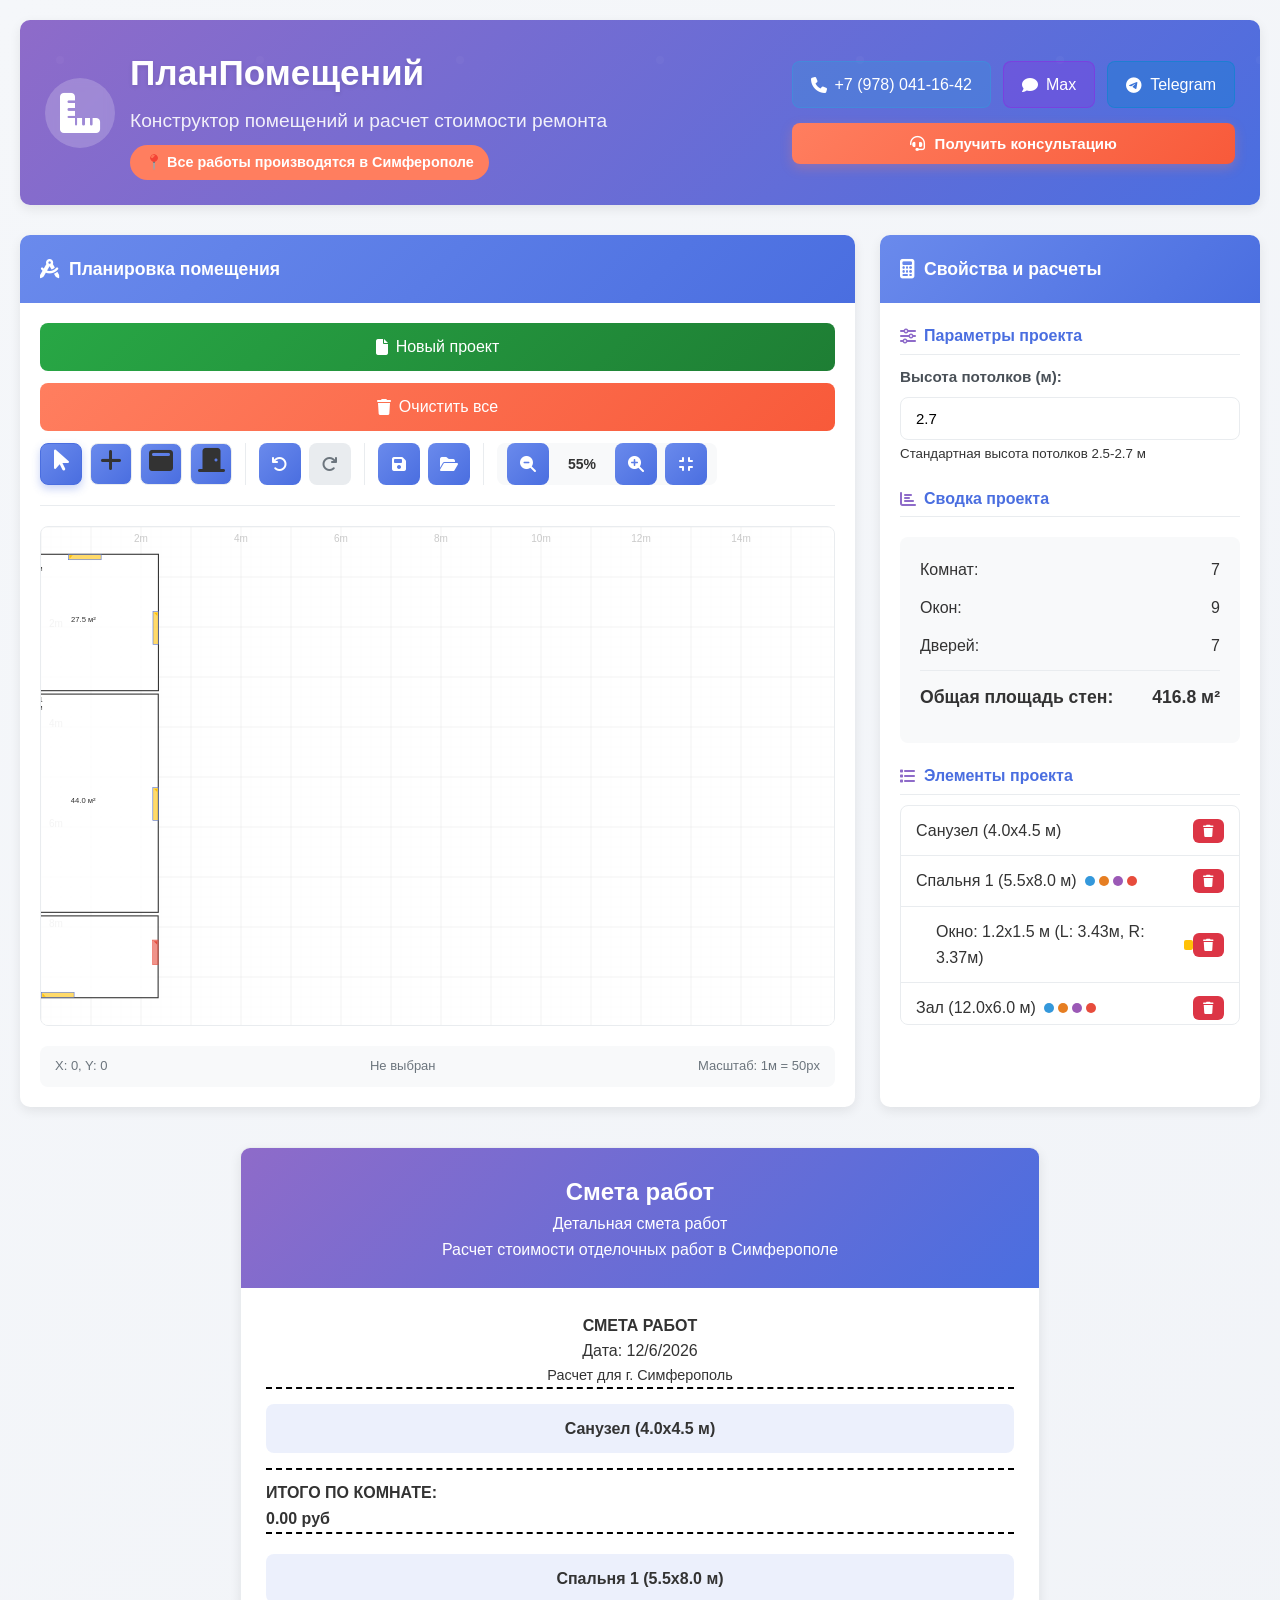
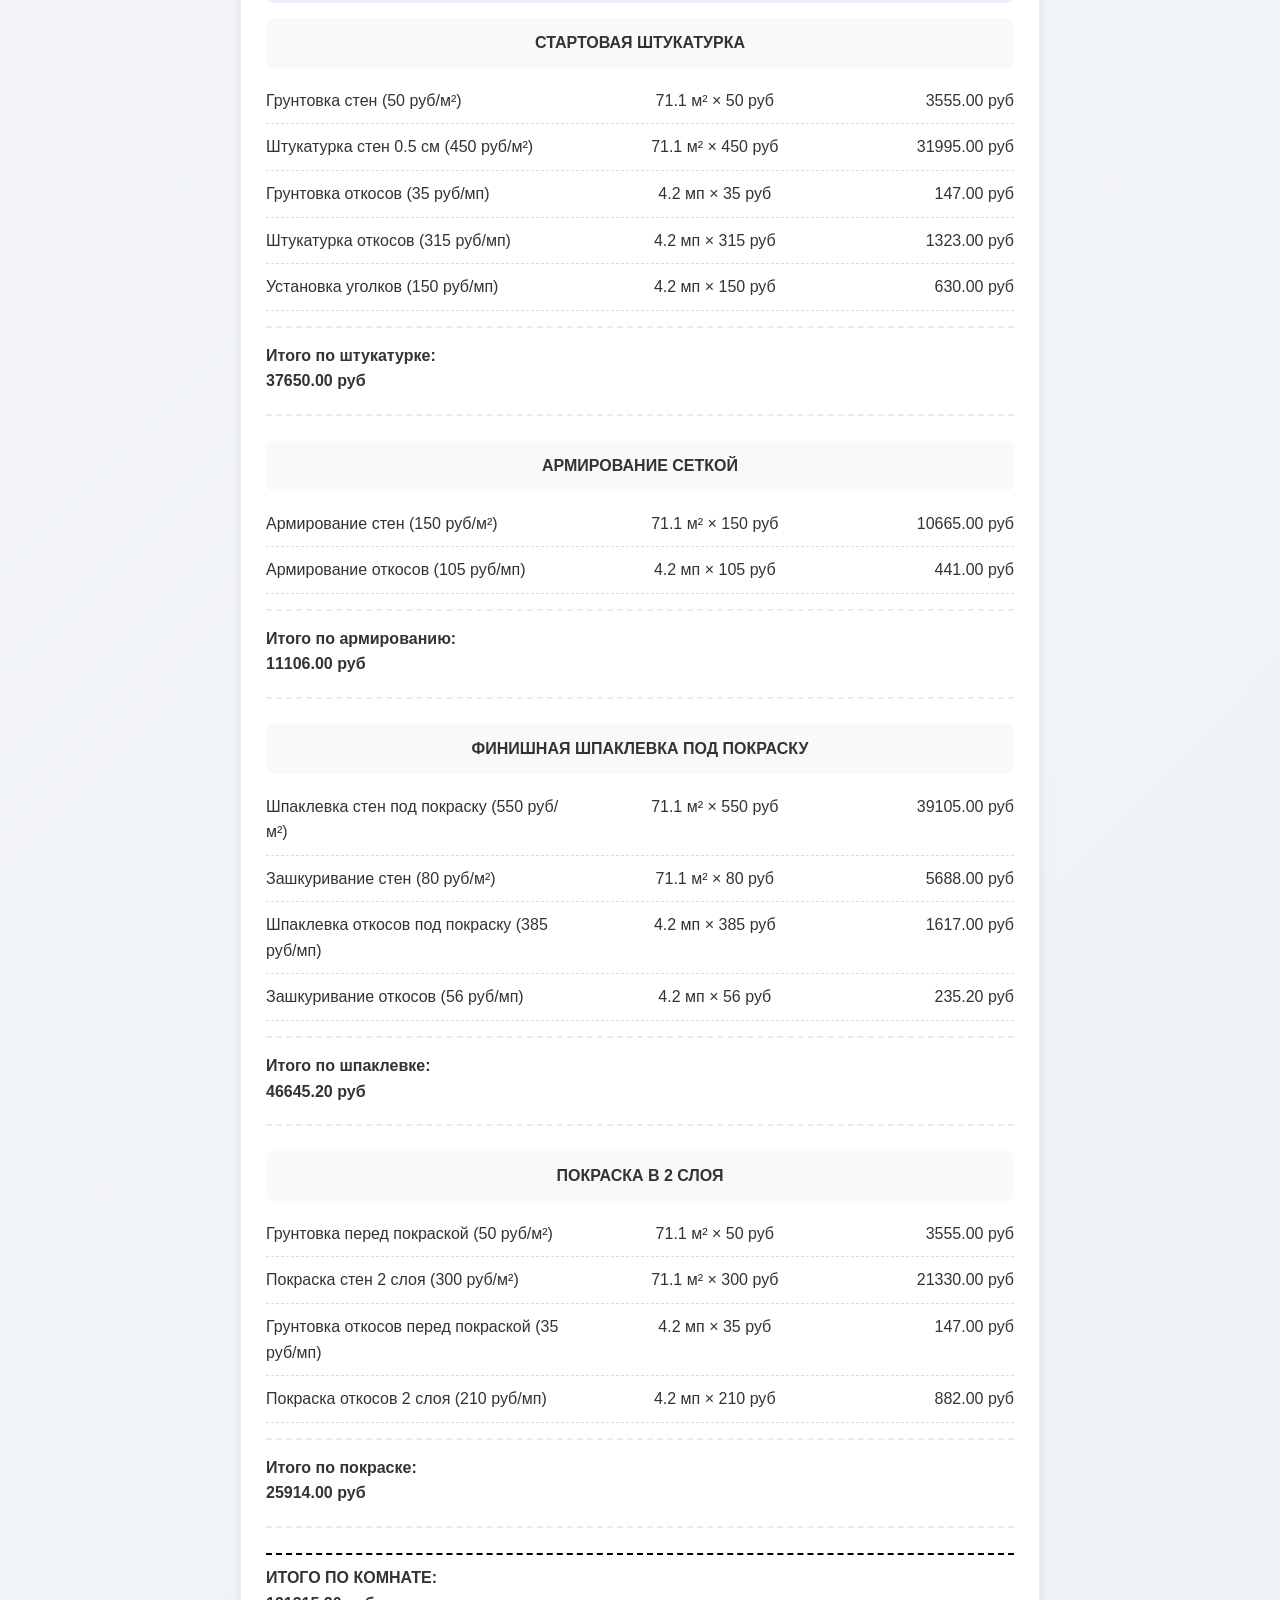
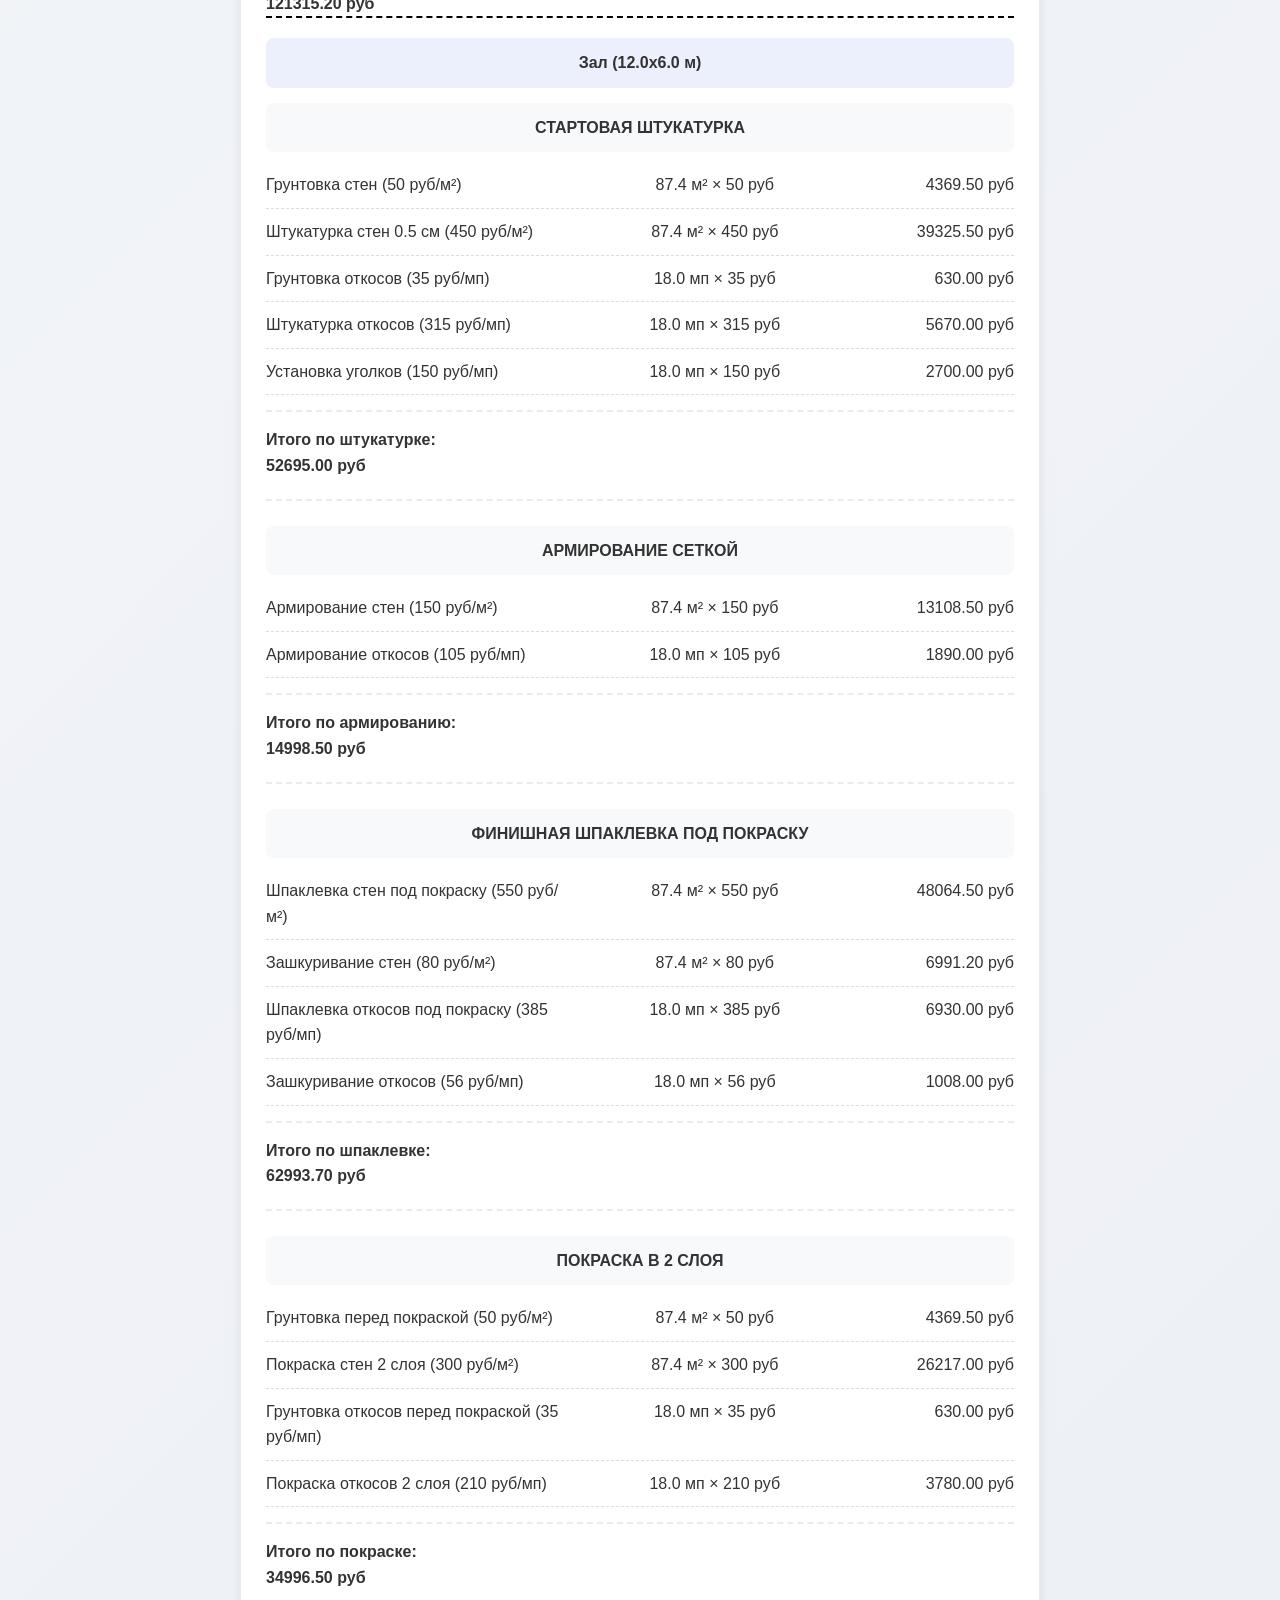
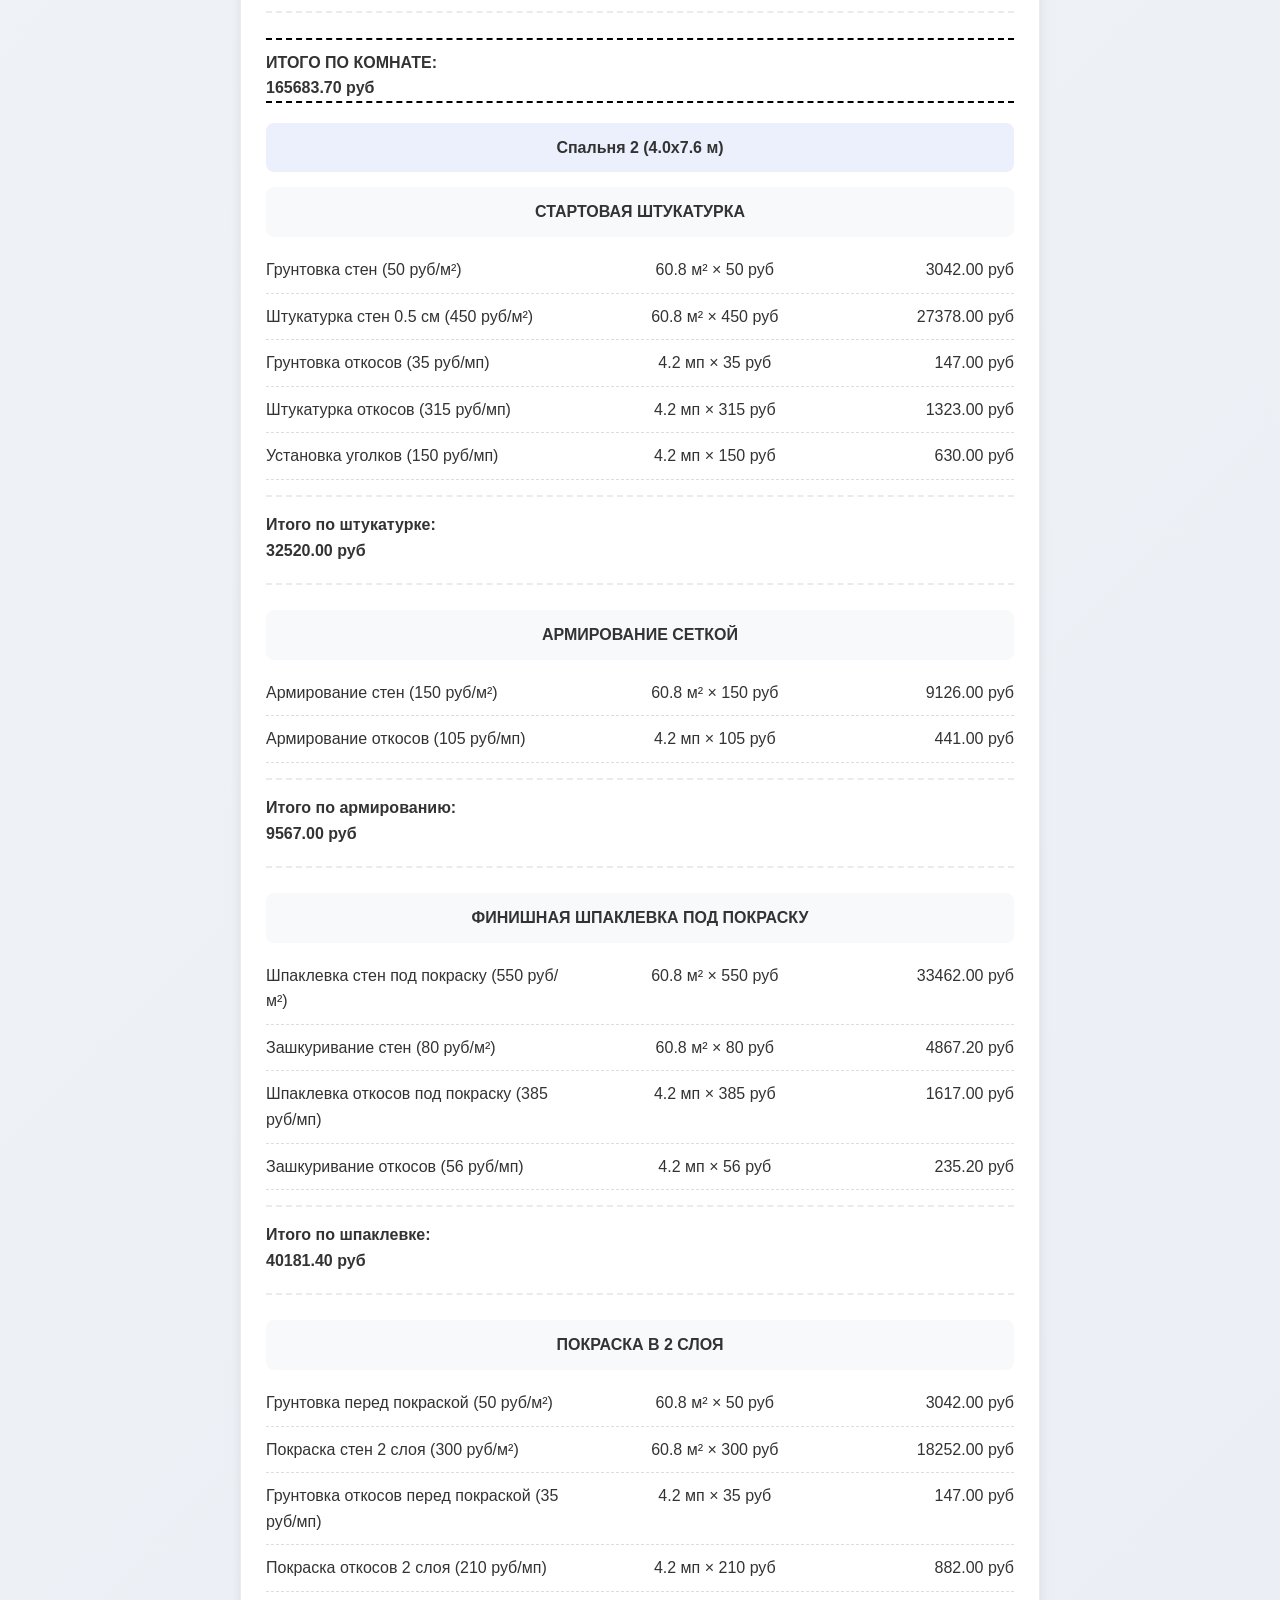
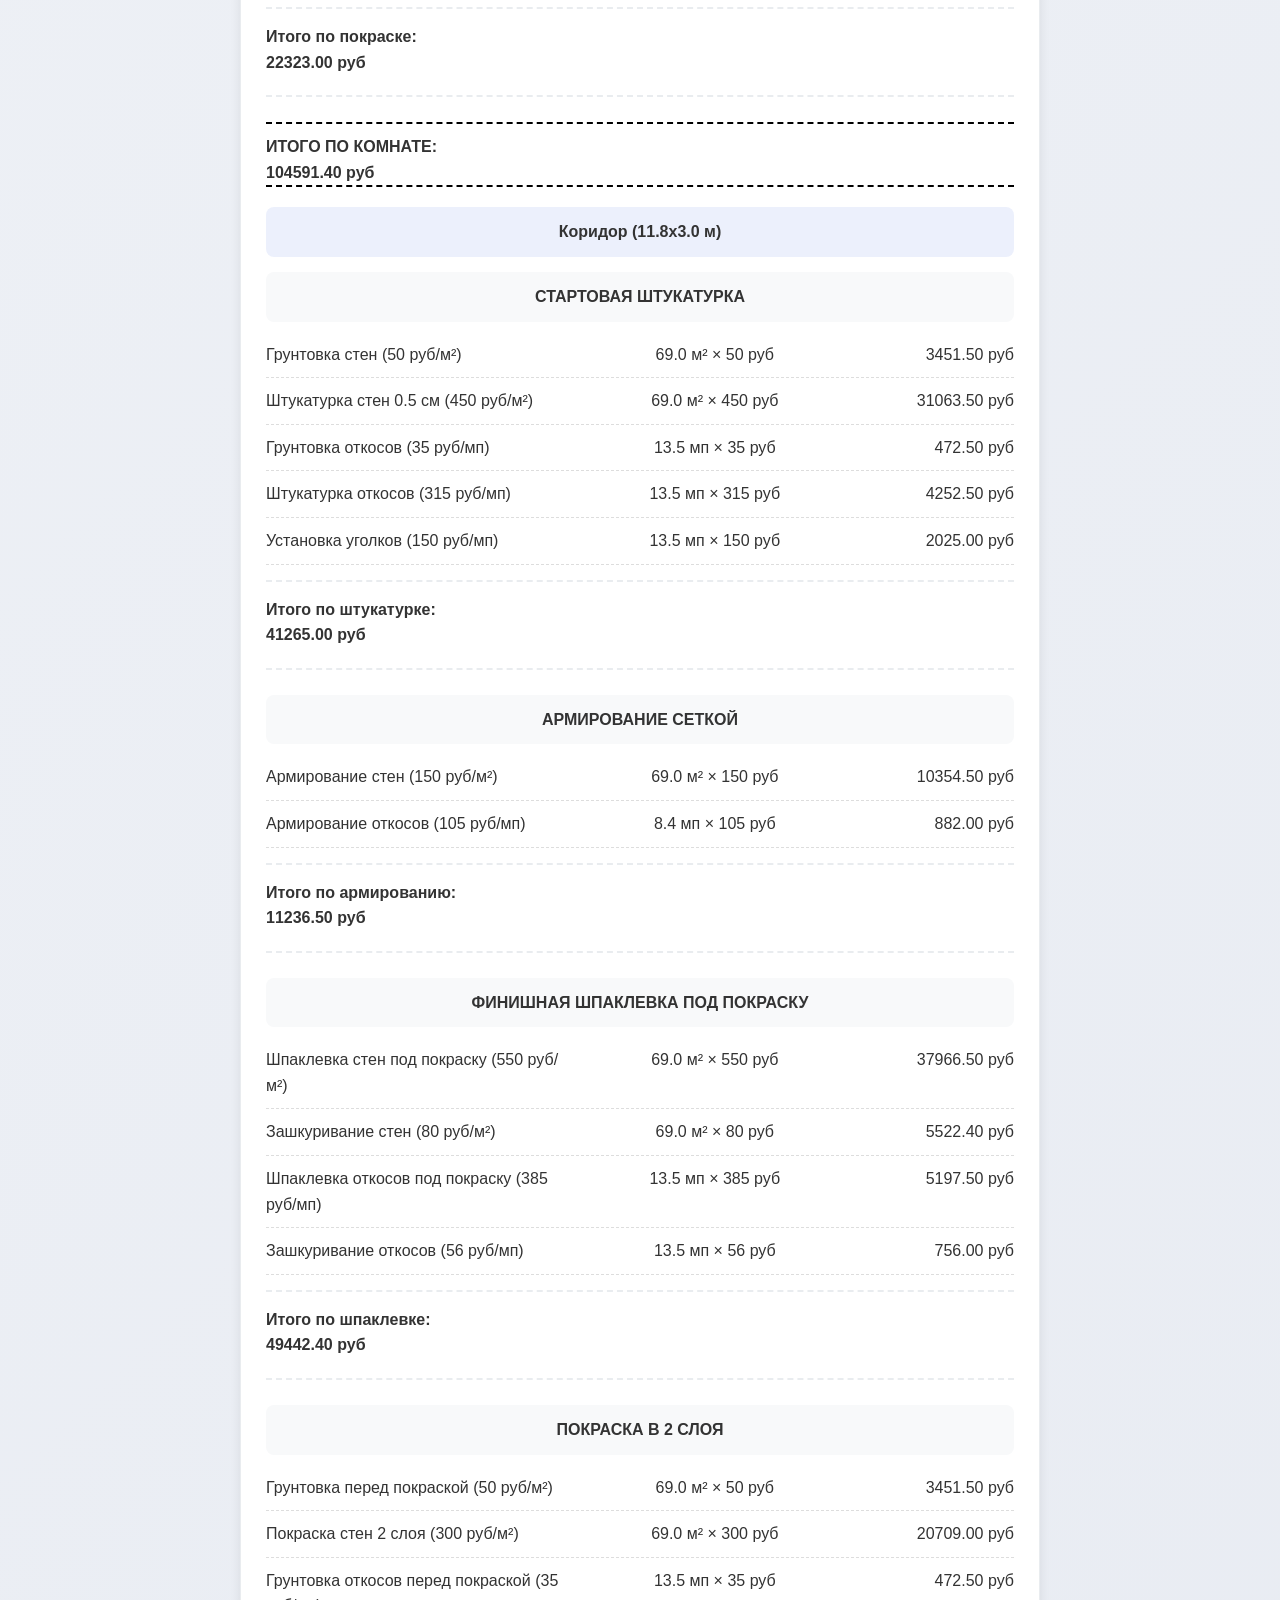
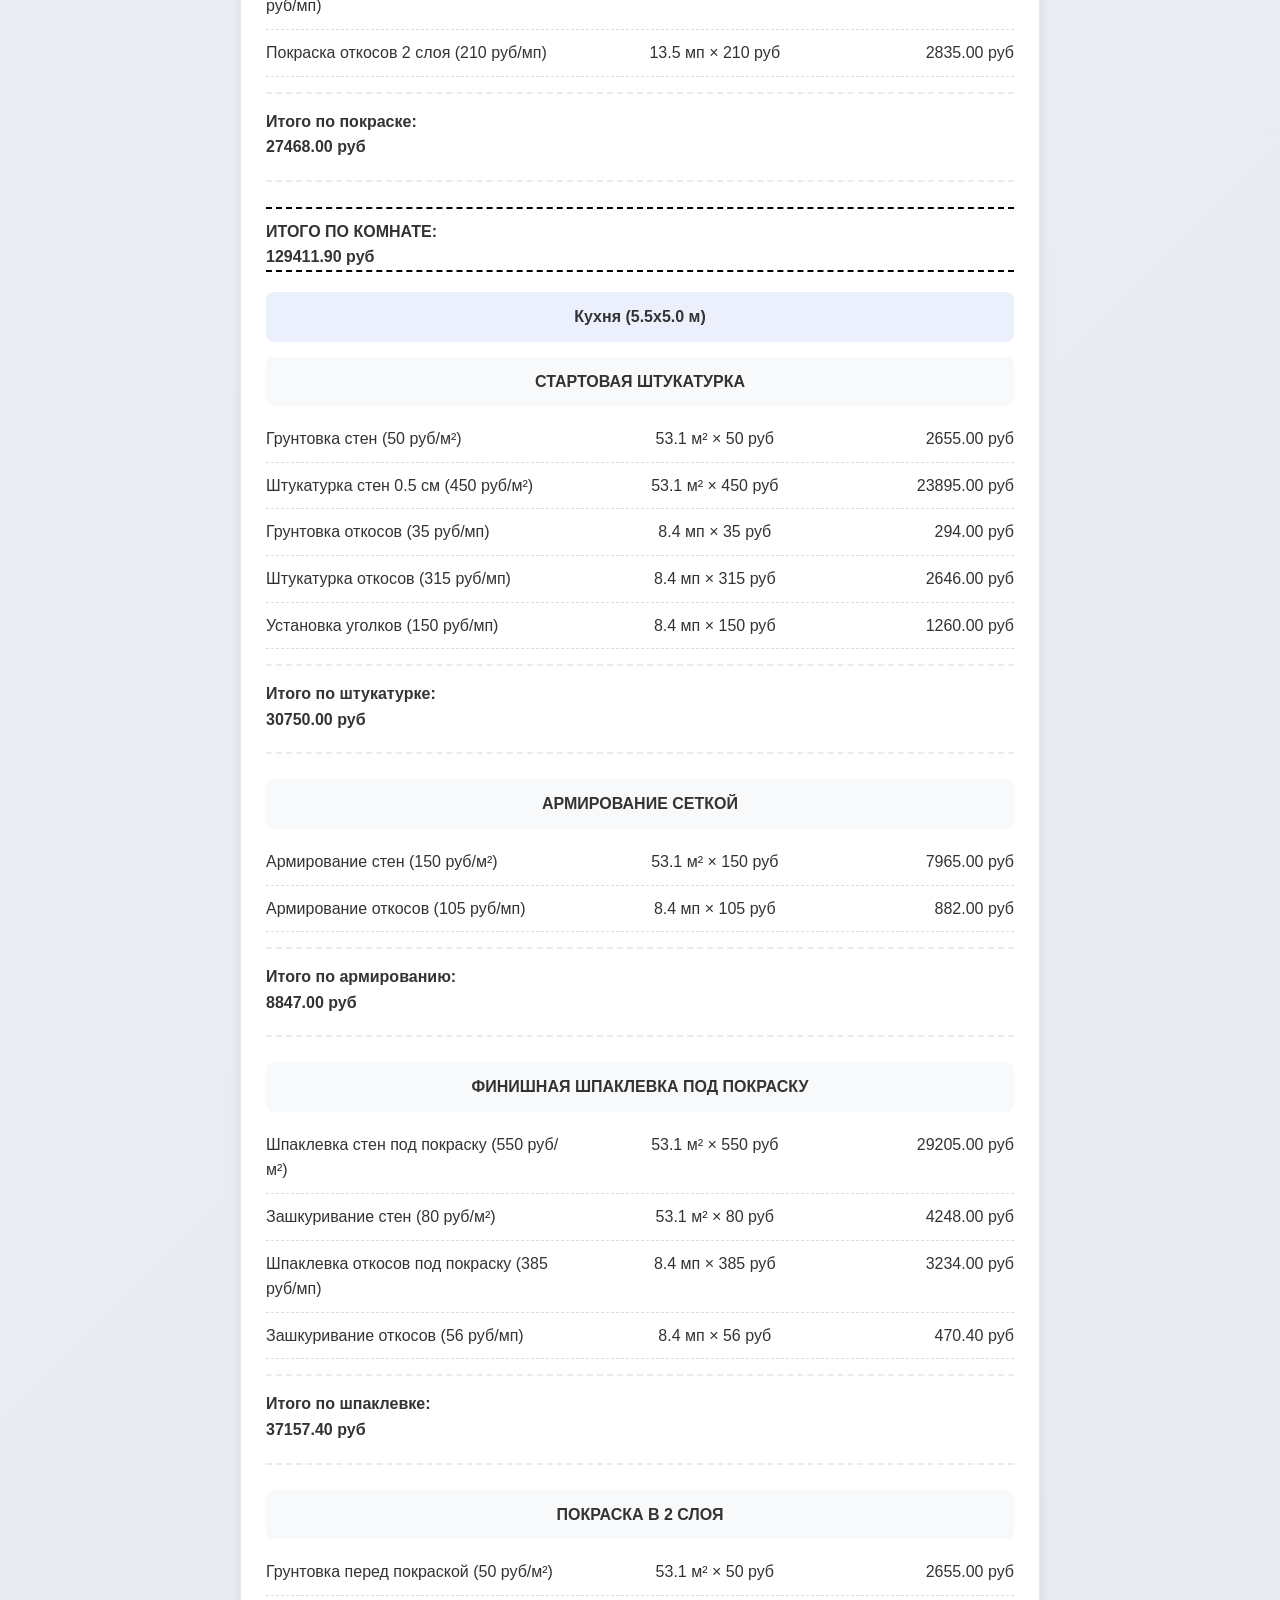
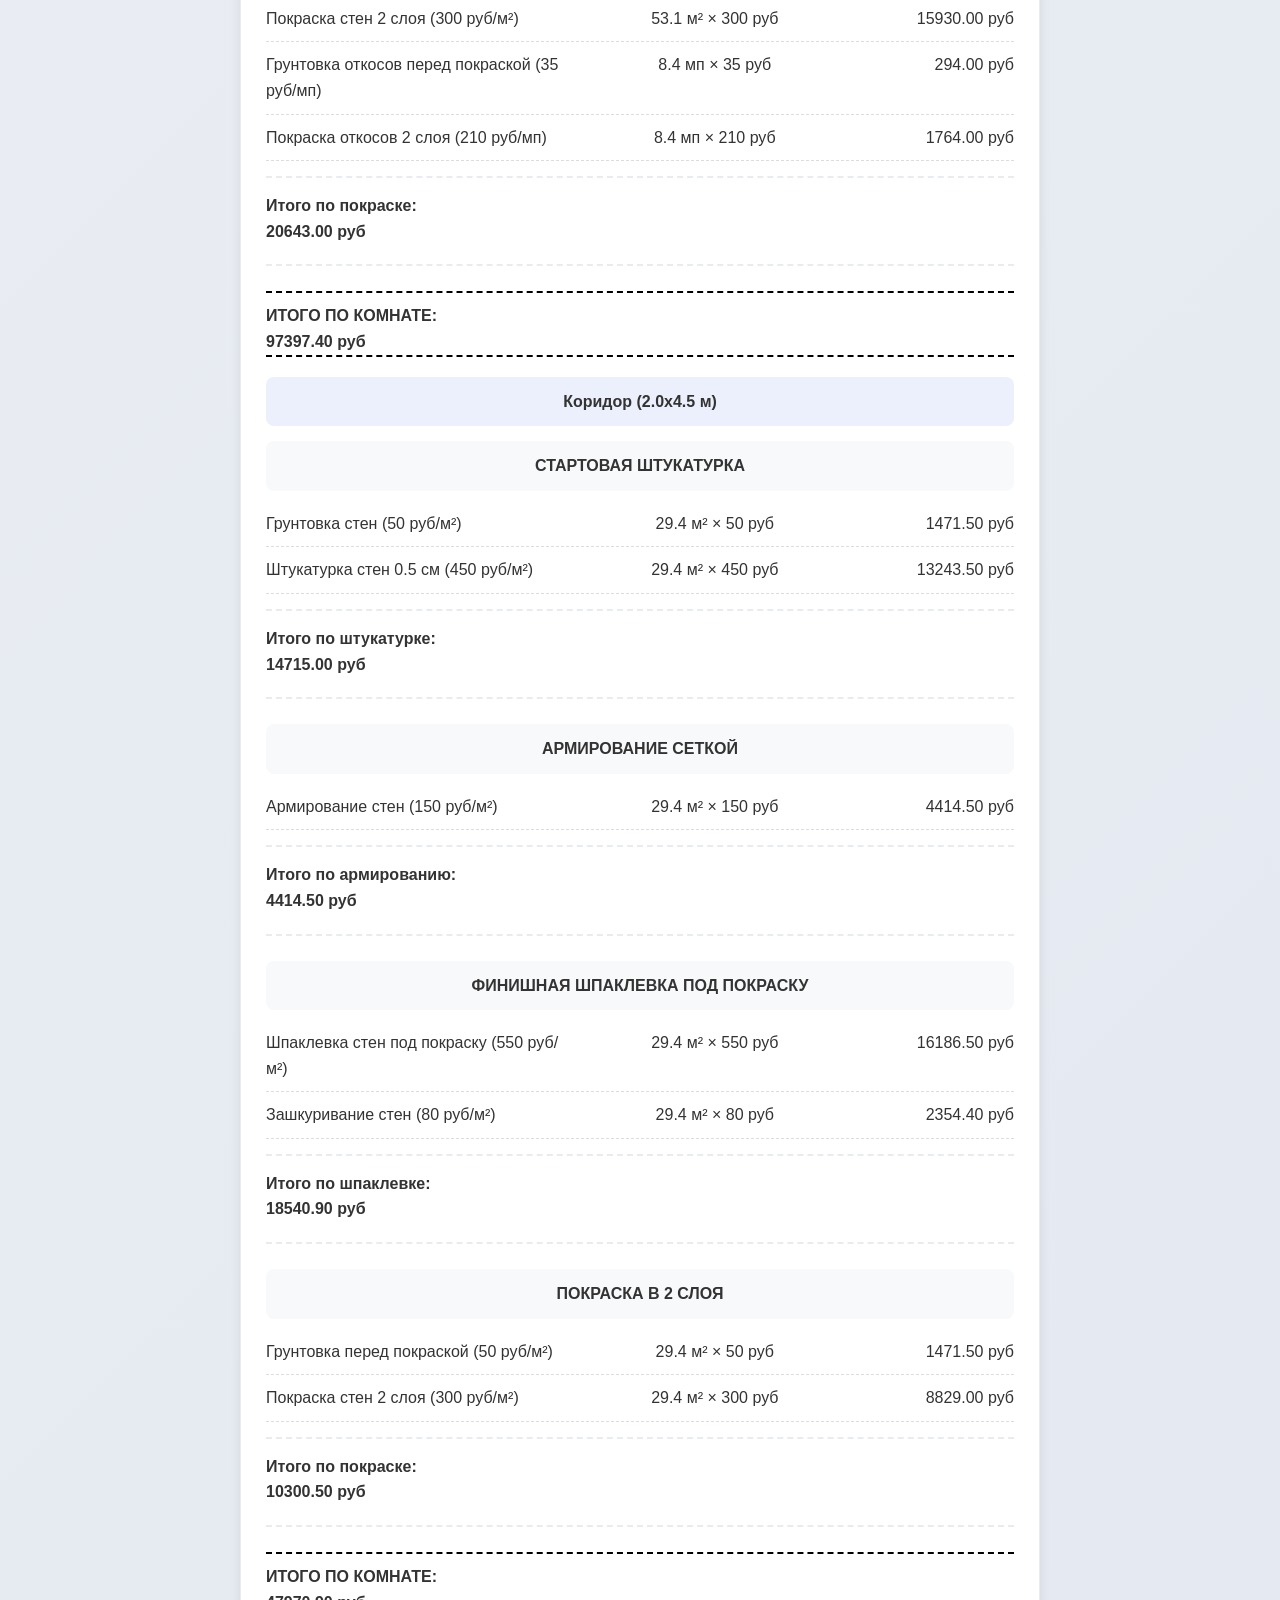
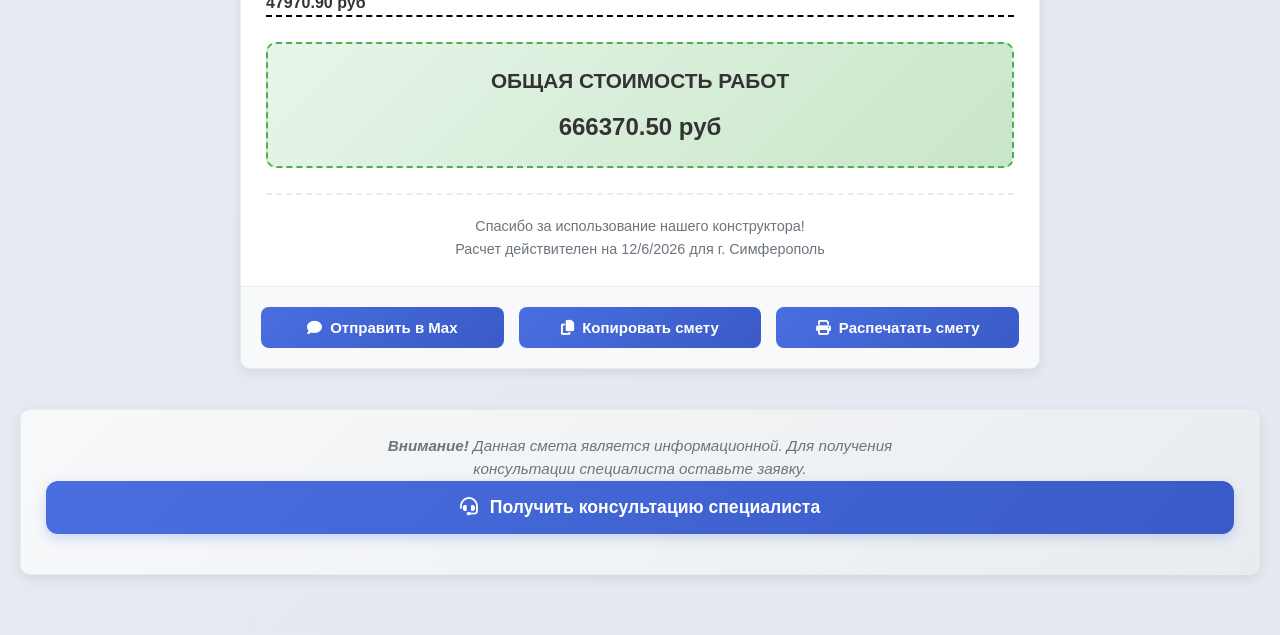
==== commit 9154e99a: "Add files via upload" ====
--- a/index.html
+++ b/index.html
@@ -106,14 +106,6 @@
             </div>
         </header>
 
-        <!-- Мобильная кнопка открытия панели свойств -->
-        <button id="togglePropertiesBtn" class="mobile-menu-btn" aria-label="Открыть панель свойств">
-            <i class="fas fa-bars"></i>
-        </button>
-
-        <!-- Overlay для затемнения фона на мобильных -->
-        <div class="panel-overlay"></div>
-
         <!-- Основной контейнер приложения (две колонки) -->
         <div class="app-container">
             <!-- Центральная панель: Редактор + Инструменты -->
--- a/css/responsive.css
+++ b/css/responsive.css
@@ -259,6 +259,7 @@
     display: flex;
     align-items: center;
     justify-content: center;
+    margin-bottom: 20px;
 }
 
 #editorCanvas {
@@ -521,7 +522,7 @@
     opacity: 1;
 }
 
-/* ========== АДАПТИВНОСТЬ ДЛЯ ПЛАНШЕТОВ (до 1200px) ========== */
+/* ========== АДАПТИВНОСТЬ ДЛЯ ПЛАНШЕТОВ ========== */
 @media (max-width: 1200px) {
     .header-container {
         flex-direction: column;
@@ -544,7 +545,7 @@
 
 /* ========== МОБИЛЬНЫЕ СТИЛИ (до 768px) ========== */
 @media (max-width: 768px) {
-    /* 1. Увеличение интерактивных элементов */
+    /* Увеличение интерактивных элементов */
     .toolbar-btn {
         width: 48px !important;
         height: 48px !important;
@@ -554,6 +555,7 @@
     input, select, textarea, button {
         padding: 14px 16px;
         font-size: 16px;
+        min-height: 48px;
     }
     
     .checkbox-item {
@@ -581,31 +583,34 @@
         font-size: 14px;
     }
     
-    /* 2. Перенос панели инструментов под холст */
+    /* Перестраиваем layout: тулбар сверху, холст, свойства снизу */
+    .app-container {
+        grid-template-columns: 1fr;
+        gap: 15px;
+    }
+    
     .editor-panel {
+        order: 1;
         min-height: 0;
-        height: auto;
-        display: flex;
-        flex-direction: column;
     }
     
     .editor-panel .panel-content {
         display: flex;
         flex-direction: column;
-        flex: 1 1 auto;
         padding: 10px;
     }
     
+    .editor-toolbar {
+        order: 1;
+        margin-bottom: 10px;
+        padding-bottom: 10px;
+    }
+    
     .editor-container {
-        order: 1;
-        flex: 1 1 auto;
+        order: 2;
         min-height: 350px !important;
-        height: auto;
-    }
-    
-    .editor-toolbar {
-        order: 2;
-        margin-top: 10px;
+        height: 40vh;
+        margin-bottom: 10px;
     }
     
     .status-bar {
@@ -614,68 +619,28 @@
         padding: 8px;
     }
     
-    /* 3. Выдвижная панель свойств */
-    .app-container {
-        position: relative;
-        overflow: hidden;
-        grid-template-columns: 1fr;
-    }
-    
+    /* Панель свойств переносим под холст */
     .app-container > .panel:last-child {
-        position: fixed;
-        top: 0;
-        right: -100%;
-        width: 85%;
-        max-width: 400px;
-        height: 100vh;
-        z-index: 2000;
-        transition: right 0.3s ease;
-        box-shadow: -2px 0 10px rgba(0,0,0,0.2);
-        overflow-y: auto;
-        background: white;
-    }
-    
-    .app-container > .panel:last-child.properties-panel--open {
-        right: 0;
-    }
-    
-    /* Затемнение фона */
+        order: 2;
+        position: static;
+        width: 100%;
+        max-width: 100%;
+        height: auto;
+        max-height: none;
+        transform: none;
+        box-shadow: var(--shadow);
+    }
+    
+    /* Скрываем мобильную кнопку (на всякий случай) */
+    .mobile-menu-btn {
+        display: none !important;
+    }
+    
     .panel-overlay {
-        display: none;
-        position: fixed;
-        top: 0;
-        left: 0;
-        width: 100%;
-        height: 100%;
-        background: rgba(0,0,0,0.5);
-        z-index: 1999;
-    }
-    
-    .panel-overlay.active {
-        display: block;
-    }
-    
-    /* Кнопка-гамбургер для открытия панели */
-    .mobile-menu-btn {
-        display: flex !important;
-        align-items: center;
-        justify-content: center;
-        position: fixed;
-        bottom: 20px;
-        right: 20px;
-        width: 56px;
-        height: 56px;
-        border-radius: 50%;
-        background: var(--primary-color);
-        color: white;
-        border: none;
-        box-shadow: var(--shadow);
-        z-index: 1001;
-        font-size: 24px;
-        cursor: pointer;
-    }
-    
-    /* 4. Адаптация сметы */
+        display: none !important;
+    }
+    
+    /* Адаптация сметы */
     .receipt-content {
         padding: 15px;
         font-size: 12px;
@@ -700,7 +665,7 @@
         min-width: 100%;
     }
     
-    /* 5. Header адаптация */
+    /* Header адаптация */
     .logo h1 {
         font-size: 1.5rem;
     }
@@ -720,11 +685,23 @@
         width: 100%;
         justify-content: center;
     }
-}
-
-/* Скрываем мобильную кнопку на десктопе */
-.mobile-menu-btn {
-    display: none;
+    
+    /* Свойства комнат/окон/дверей - аккордеон */
+    .properties-section {
+        margin-bottom: 15px;
+    }
+    
+    .properties-section h4 {
+        background: var(--neutral-light);
+        padding: 12px;
+        border-radius: 8px;
+        margin-bottom: 10px;
+        cursor: pointer;
+    }
+    
+    .properties-content {
+        display: block;
+    }
 }
 
 /* ========== СТИЛИ ДЛЯ ПЕЧАТИ ========== */
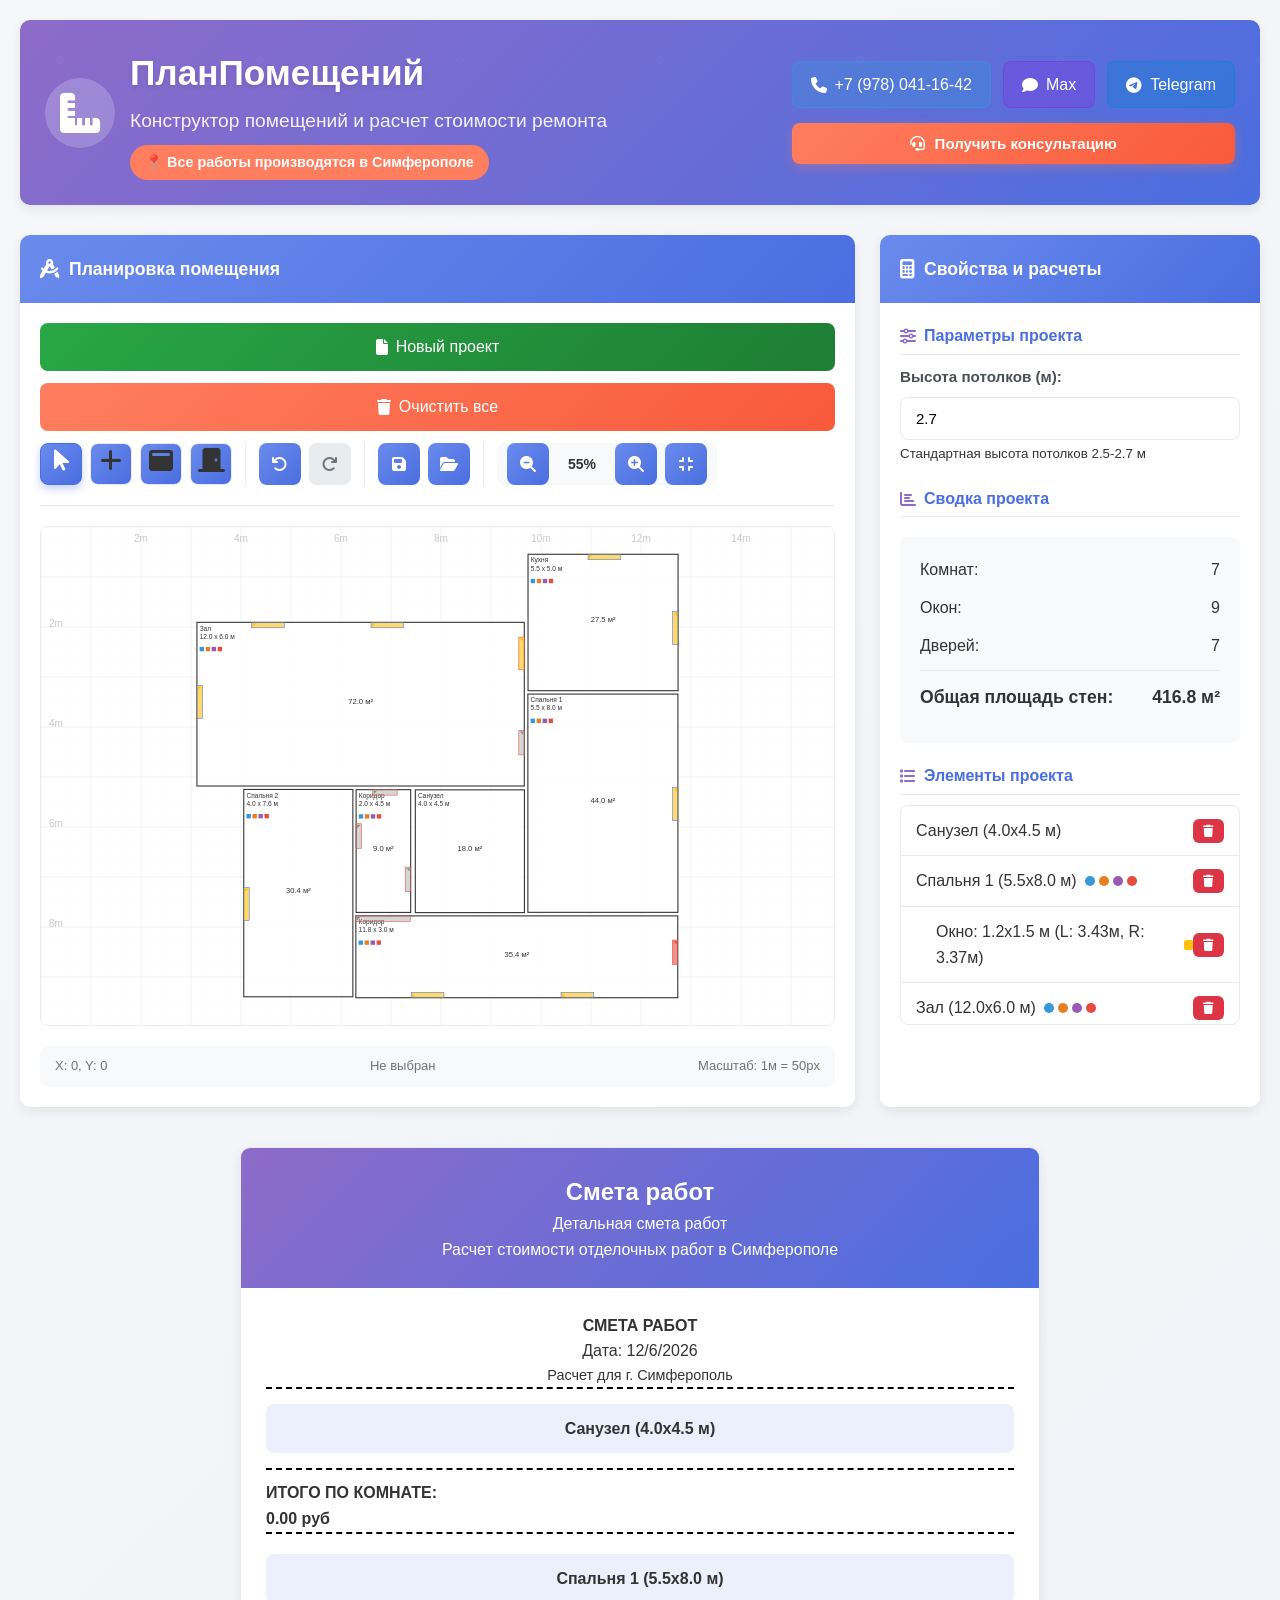
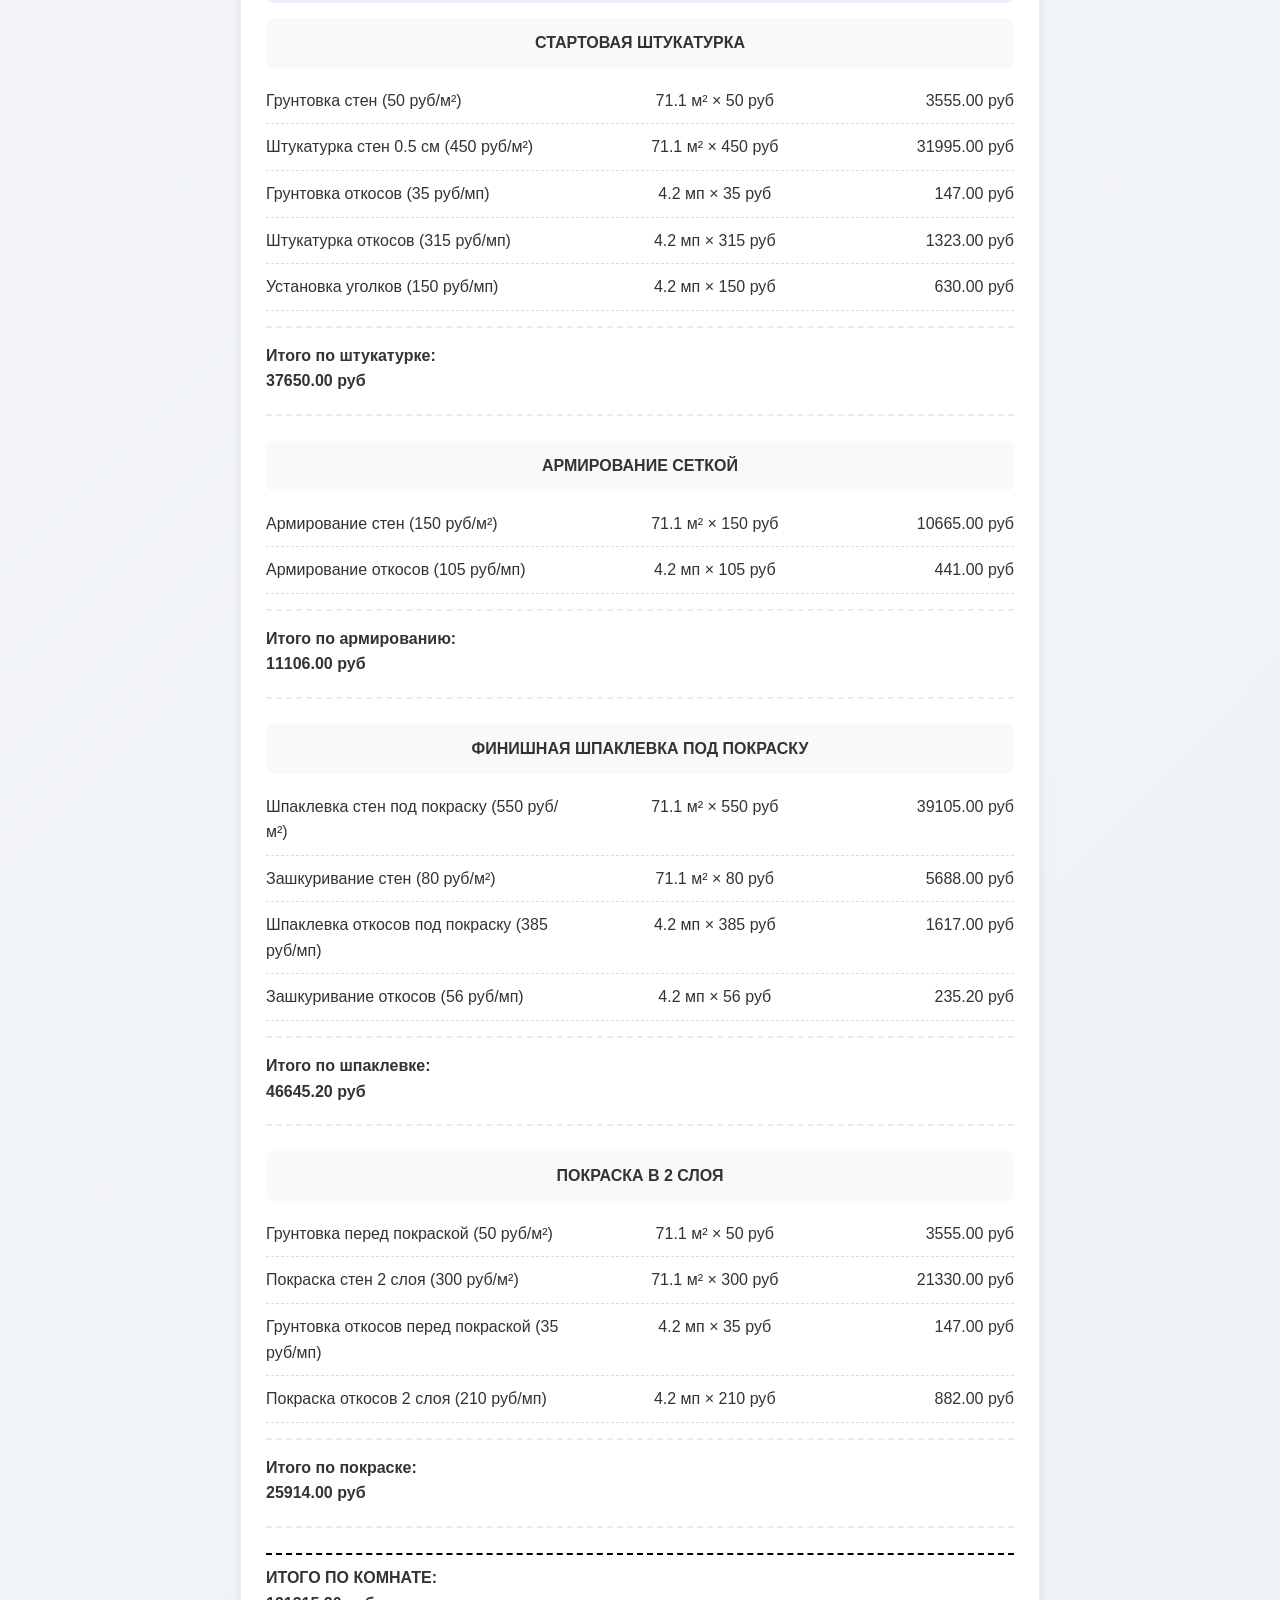
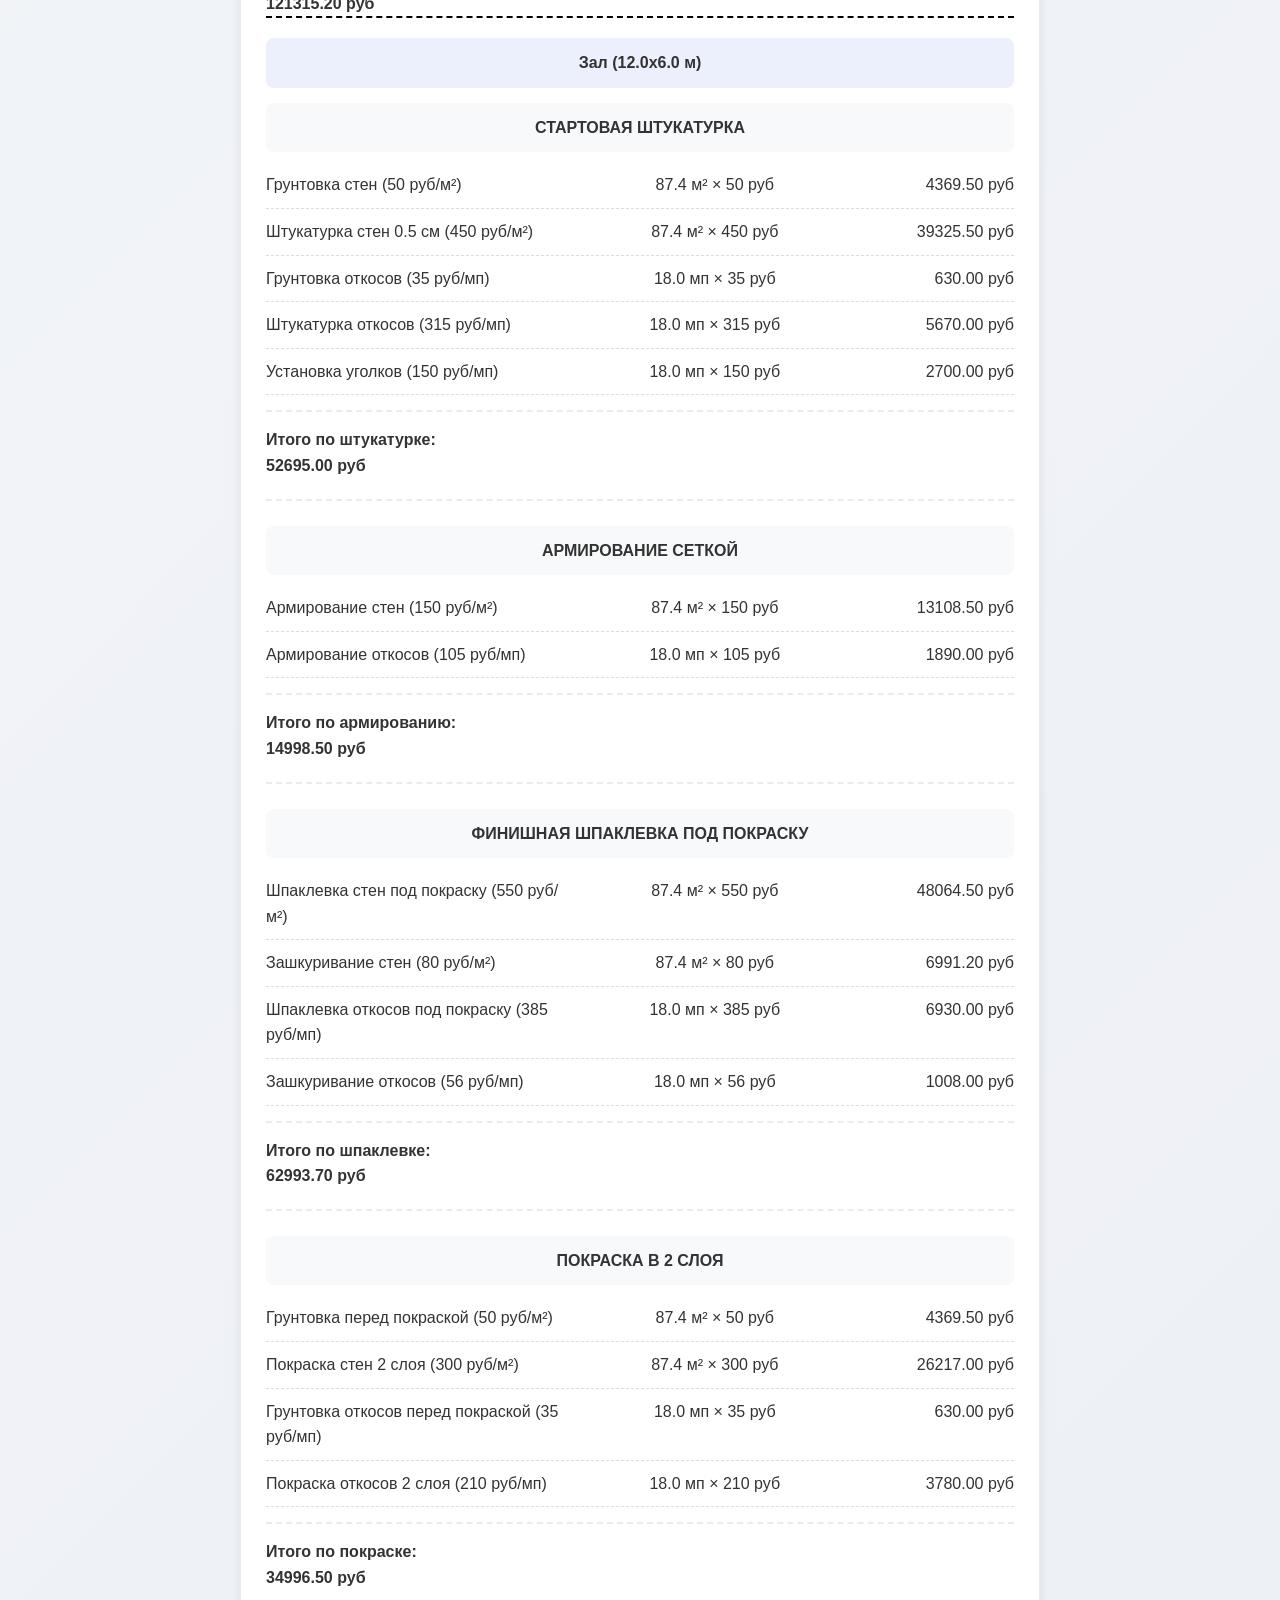
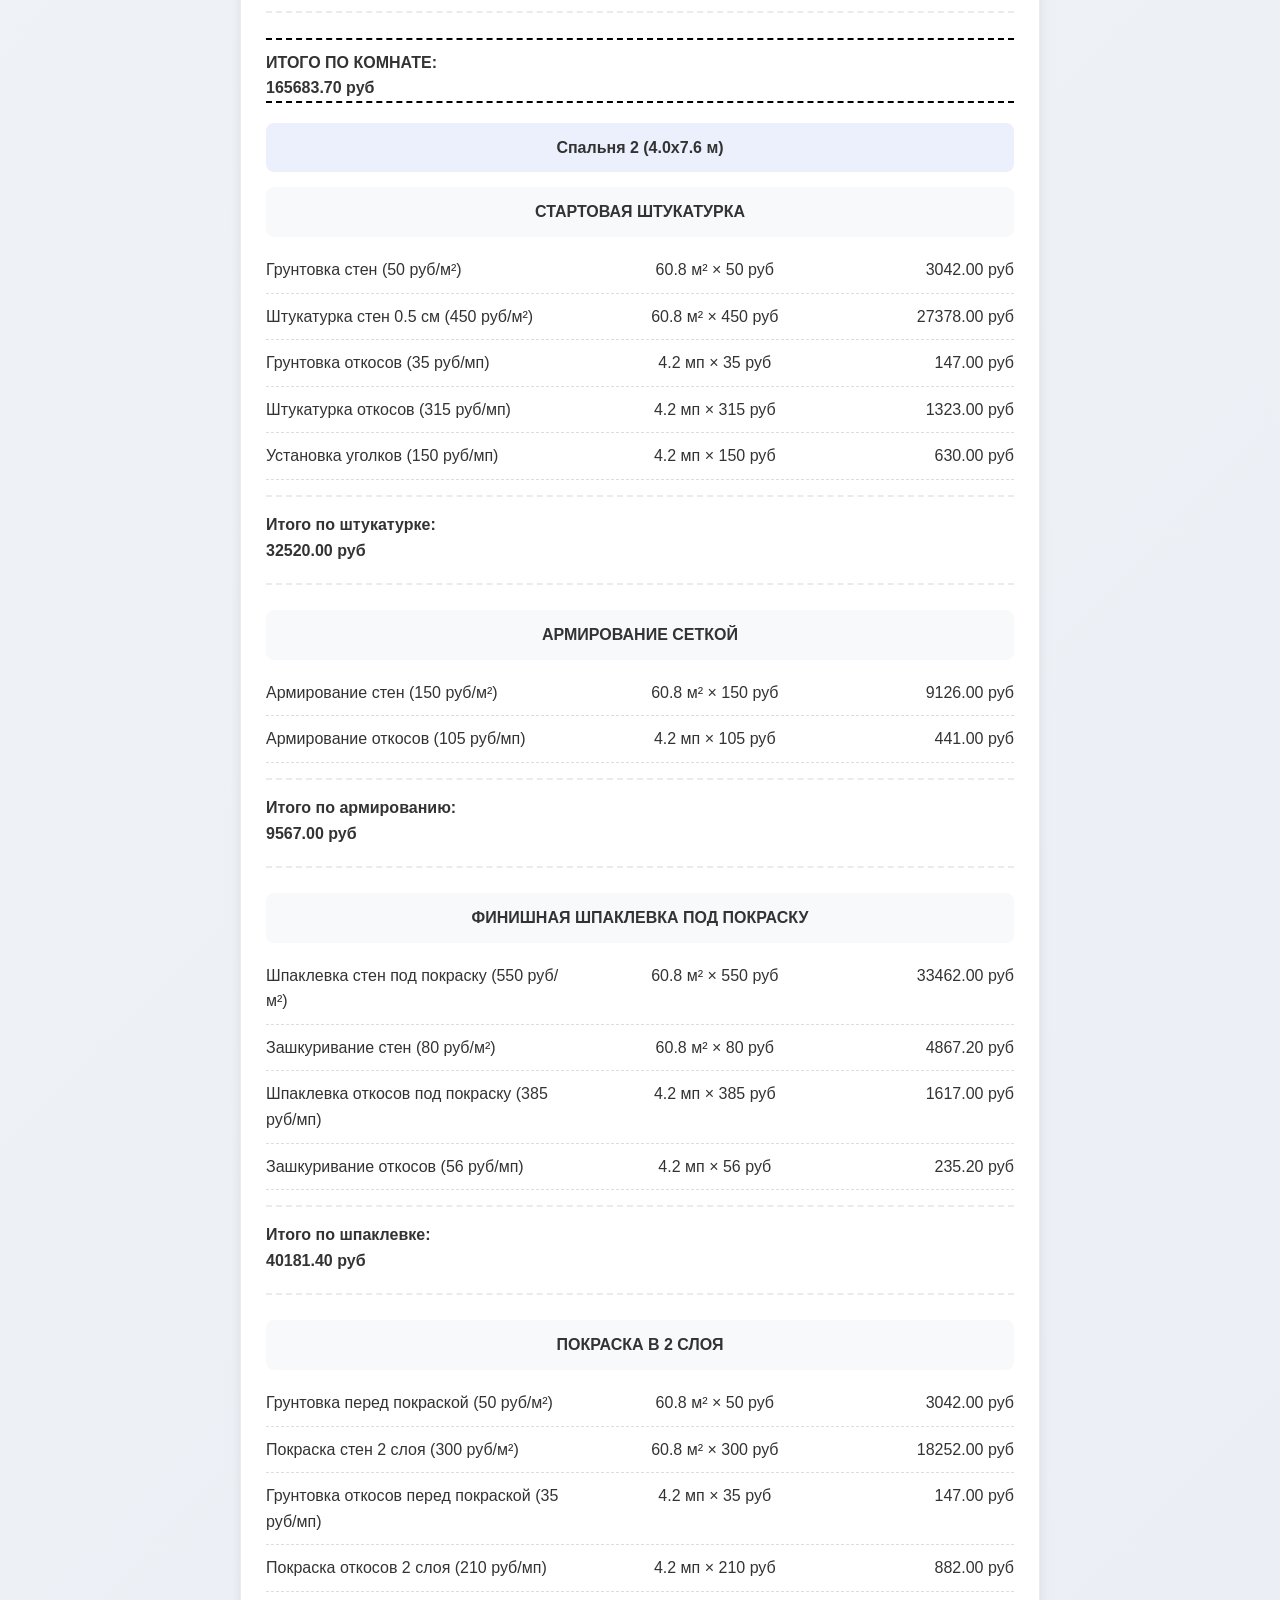
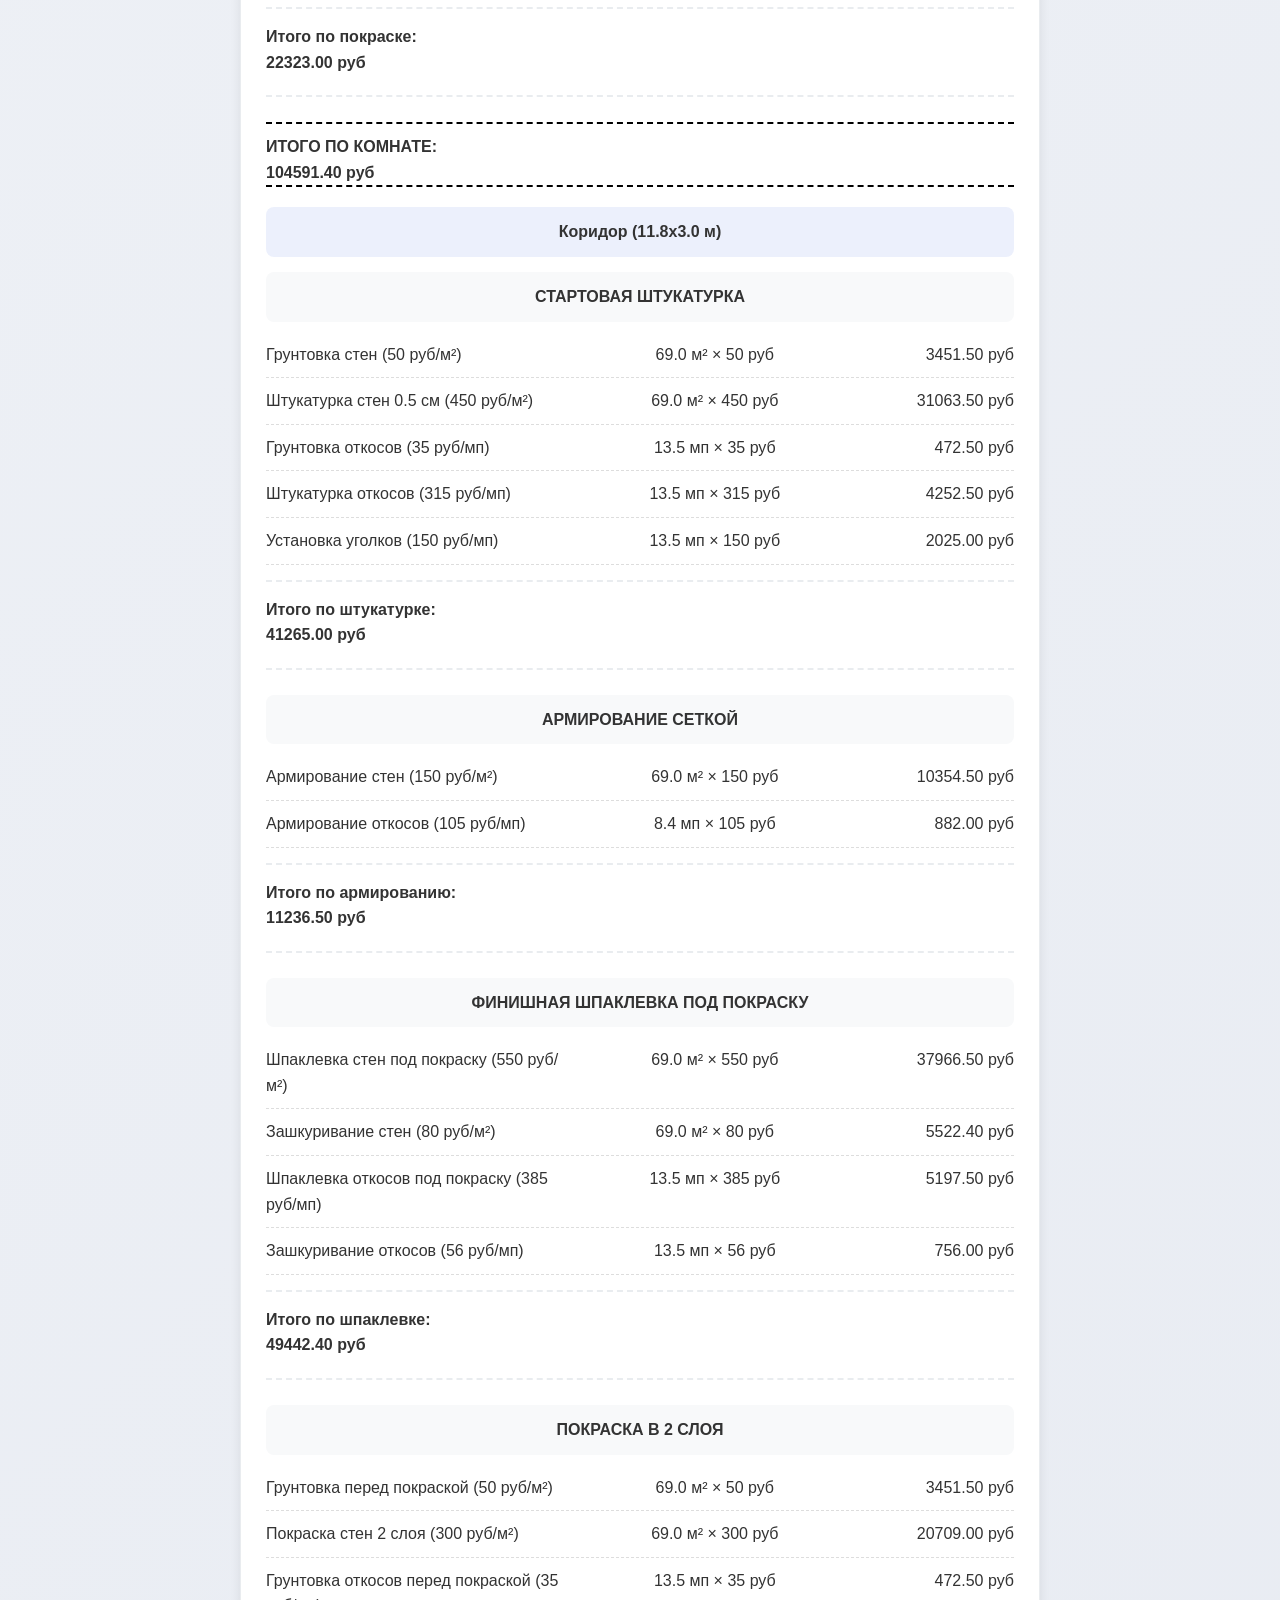
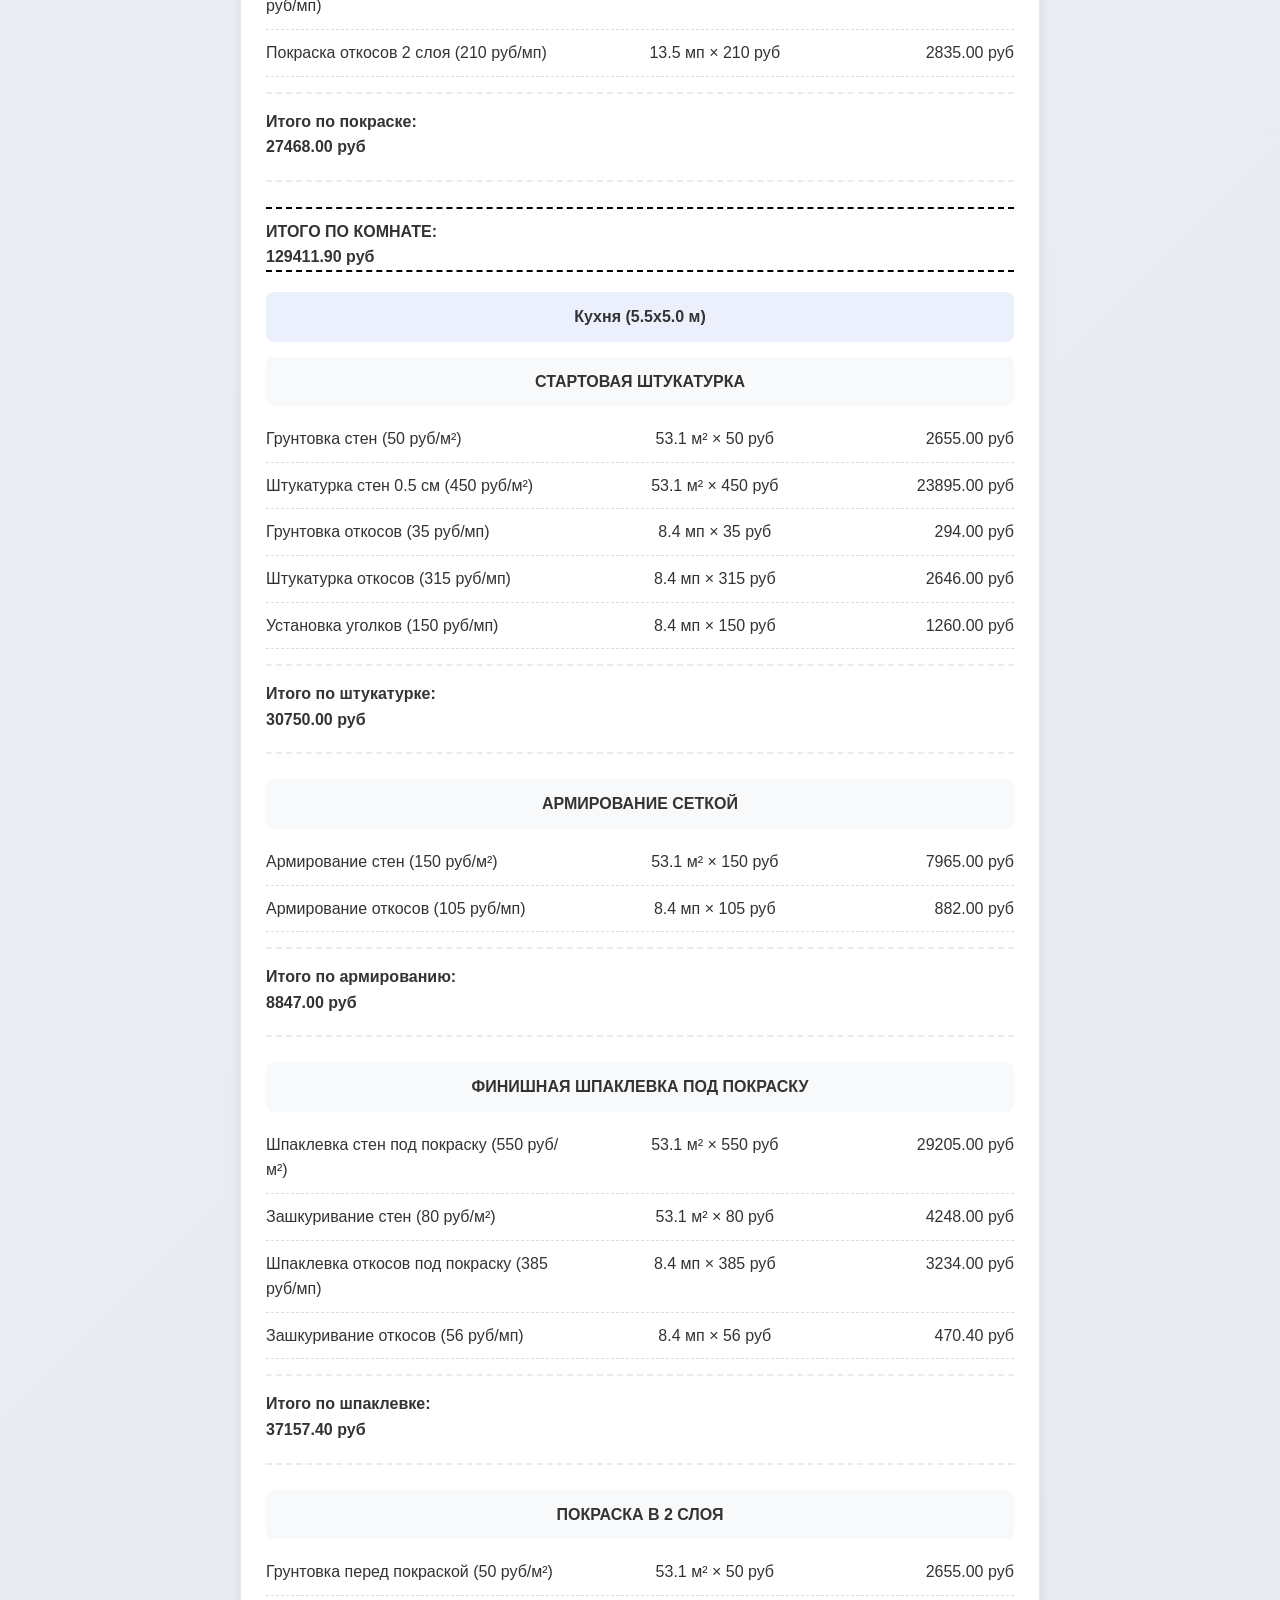
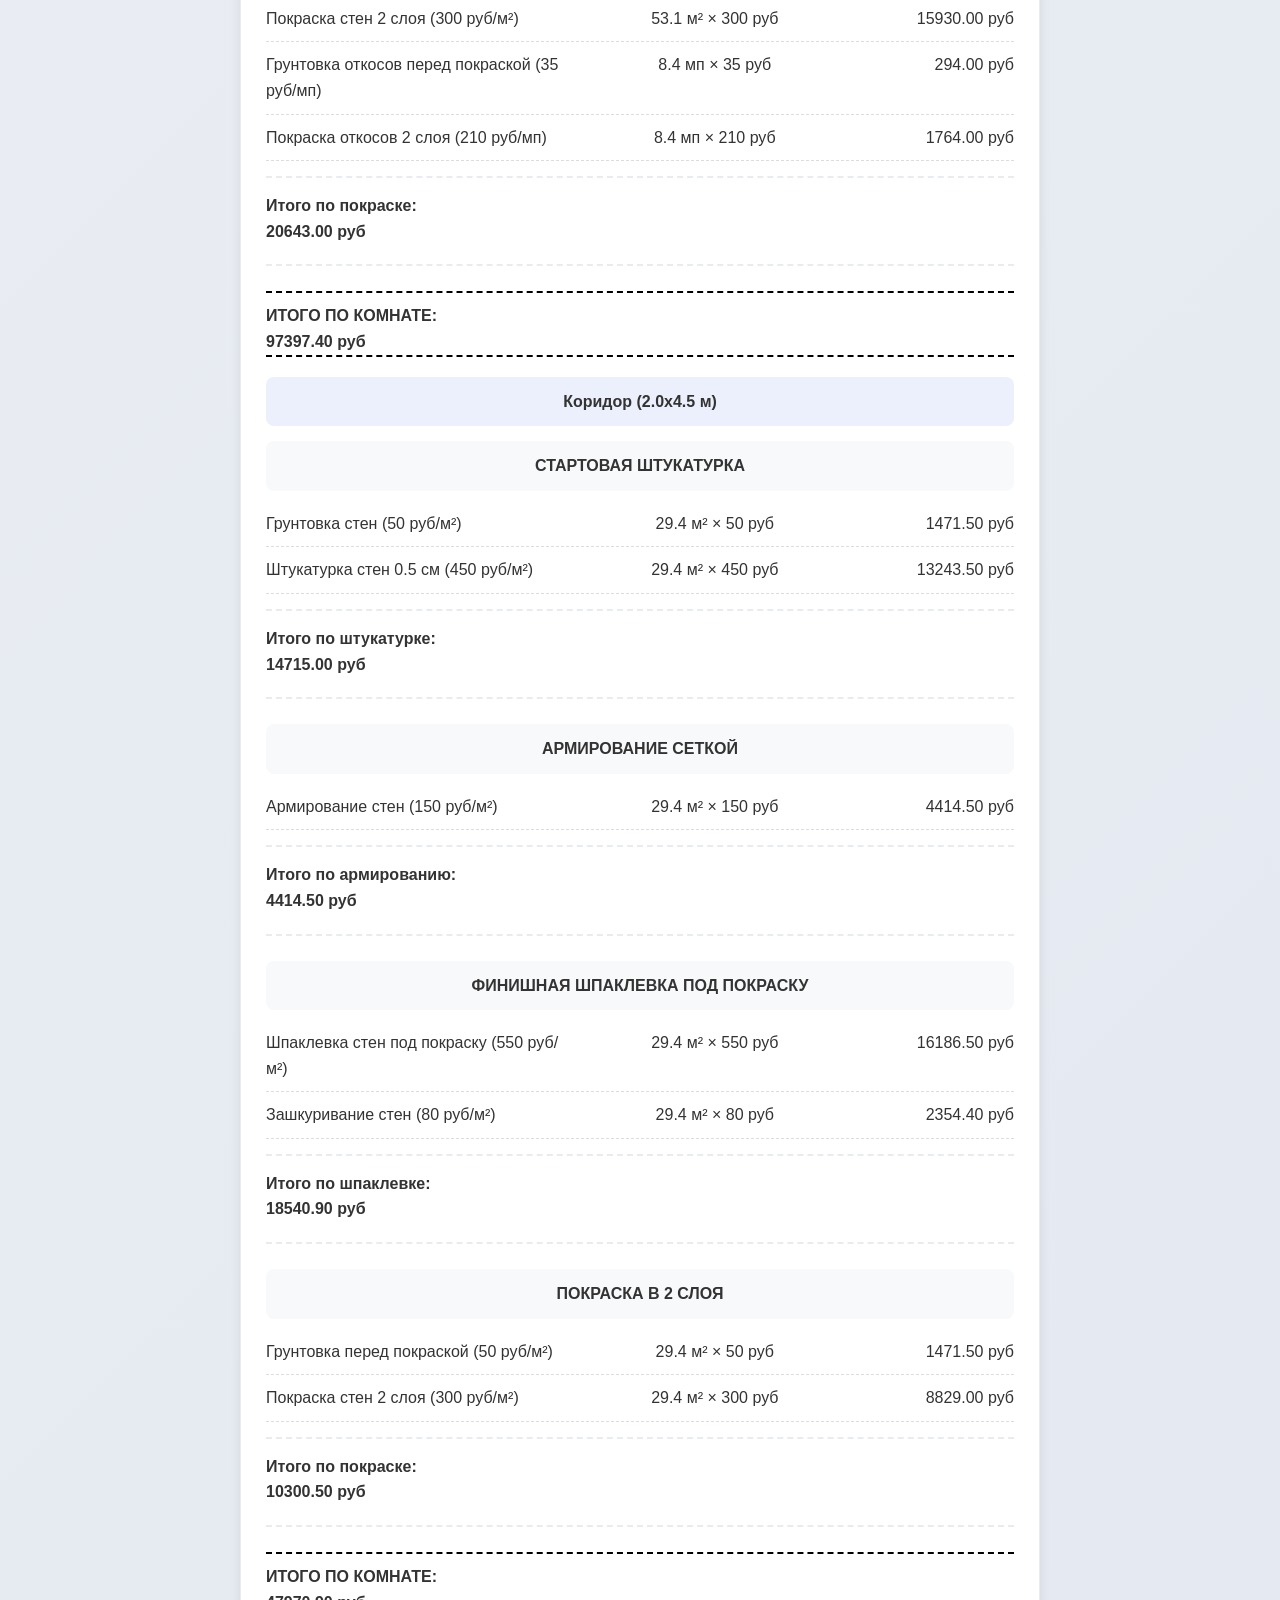
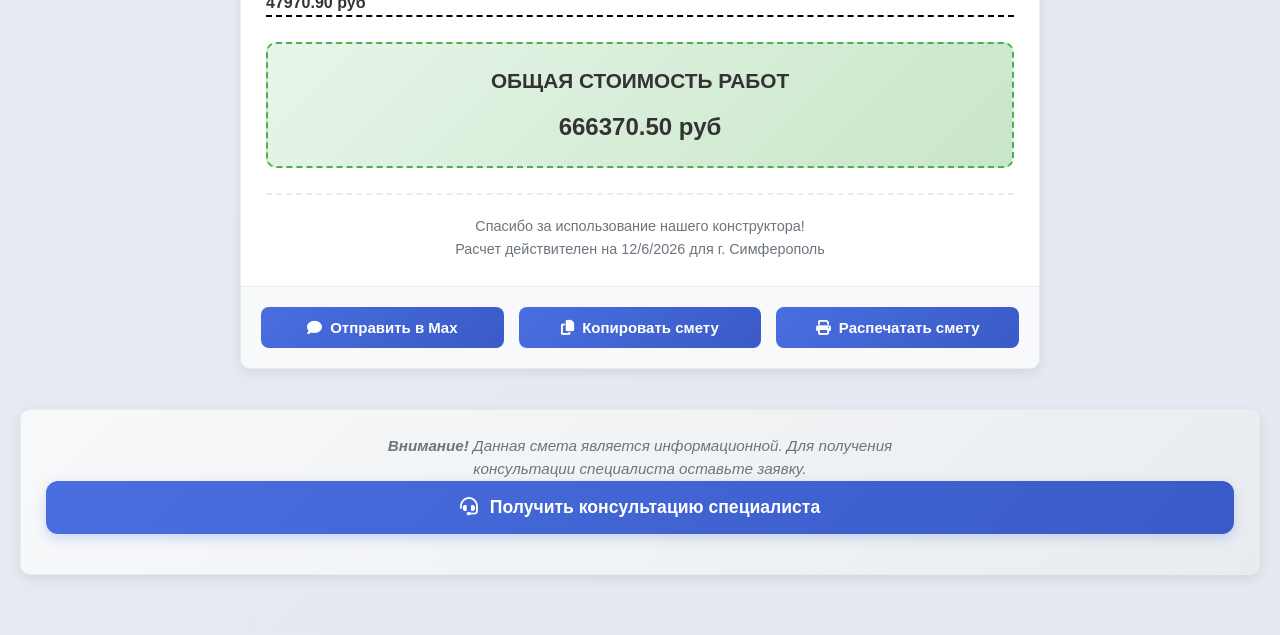
==== commit 4b83e284: "Add files via upload" ====
--- a/index.html
+++ b/index.html
@@ -2,8 +2,6 @@
 <html lang="ru">
 <head>
     <meta charset="UTF-8">
-    <!-- Новый viewport с разрешением масштабирования -->
-
     <meta name="viewport" content="width=device-width, initial-scale=1.0, maximum-scale=1.0, user-scalable=no">
     <meta name="description" content="Бесплатный онлайн-конструктор планировки помещений и расчёт стоимости ремонта в Симферополе. Создайте план квартиры, дома или офиса с точными размерами и сметой.">
     <title>ПланПомещений - Конструктор помещений и расчет стоимости ремонта в Симферополе</title>
@@ -63,7 +61,7 @@
     <link rel="stylesheet" href="https://cdnjs.cloudflare.com/ajax/libs/font-awesome/6.4.0/css/all.min.css">
 </head>
 <body>
-    <!-- Блок для пользователей с отключённым JS и для поисковых роботов -->
+    <!-- Блок для пользователей с отключённым JS -->
     <noscript>
         <div style="padding: 20px; margin: 20px; background: #f8f8f8; border: 2px solid #e53e3e; border-radius: 8px; font-family: sans-serif;">
             <h2>Включите JavaScript для работы конструктора</h2>
@@ -114,7 +112,7 @@
                     <i class="fas fa-drafting-compass"></i> Планировка помещения
                 </div>
                 <div class="panel-content">
-                    <!-- Верхняя панель инструментов (общие действия) -->
+                    <!-- Верхняя панель инструментов -->
                     <div class="editor-toolbar">
                         <!-- Первая строка: Новый проект -->
                         <div class="toolbar-row">
@@ -207,7 +205,7 @@
                     <i class="fas fa-calculator"></i> Свойства и расчеты
                 </div>
                 <div class="panel-content">
-                    <!-- ВЫСОТА ПОТОЛКОВ – вынесена отдельной группой сверху -->
+                    <!-- ВЫСОТА ПОТОЛКОВ -->
                     <div class="tool-group">
                         <h3><i class="fas fa-sliders-h"></i> Параметры проекта</h3>
                         <div class="form-group">
@@ -493,7 +491,7 @@
         <i class="fas fa-arrow-up"></i>
     </button>
 
-    <!-- Скрипты (новый порядок: utils.js сначала) -->
+    <!-- Скрипты -->
     <script src="js/utils.js"></script>
     <script src="js/config.js"></script>
     <script src="js/state.js"></script>
@@ -502,7 +500,6 @@
     <script src="js/elements.js"></script>
     <script src="js/calculator.js"></script>
     <script src="js/ui.js"></script>
-    <!-- Новый файл для поддержки touch -->
     <script src="js/touch.js"></script>
 </body>
 </html>
--- a/css/responsive.css
+++ b/css/responsive.css
@@ -583,14 +583,14 @@
         font-size: 14px;
     }
     
-    /* Перестраиваем layout: тулбар сверху, холст, свойства снизу */
+    /* Перестраиваем layout: одна колонка */
     .app-container {
         grid-template-columns: 1fr;
         gap: 15px;
     }
     
+    /* Внутри editor-panel задаём порядок: тулбар сверху, холст под ним, статус-бар под холстом */
     .editor-panel {
-        order: 1;
         min-height: 0;
     }
     
@@ -619,9 +619,8 @@
         padding: 8px;
     }
     
-    /* Панель свойств переносим под холст */
+    /* Панель свойств (второй .panel) идёт своим порядком (после .editor-panel) */
     .app-container > .panel:last-child {
-        order: 2;
         position: static;
         width: 100%;
         max-width: 100%;
@@ -629,15 +628,7 @@
         max-height: none;
         transform: none;
         box-shadow: var(--shadow);
-    }
-    
-    /* Скрываем мобильную кнопку (на всякий случай) */
-    .mobile-menu-btn {
-        display: none !important;
-    }
-    
-    .panel-overlay {
-        display: none !important;
+        margin-top: 10px;
     }
     
     /* Адаптация сметы */
@@ -684,23 +675,6 @@
     .contact-btn {
         width: 100%;
         justify-content: center;
-    }
-    
-    /* Свойства комнат/окон/дверей - аккордеон */
-    .properties-section {
-        margin-bottom: 15px;
-    }
-    
-    .properties-section h4 {
-        background: var(--neutral-light);
-        padding: 12px;
-        border-radius: 8px;
-        margin-bottom: 10px;
-        cursor: pointer;
-    }
-    
-    .properties-content {
-        display: block;
     }
 }
 
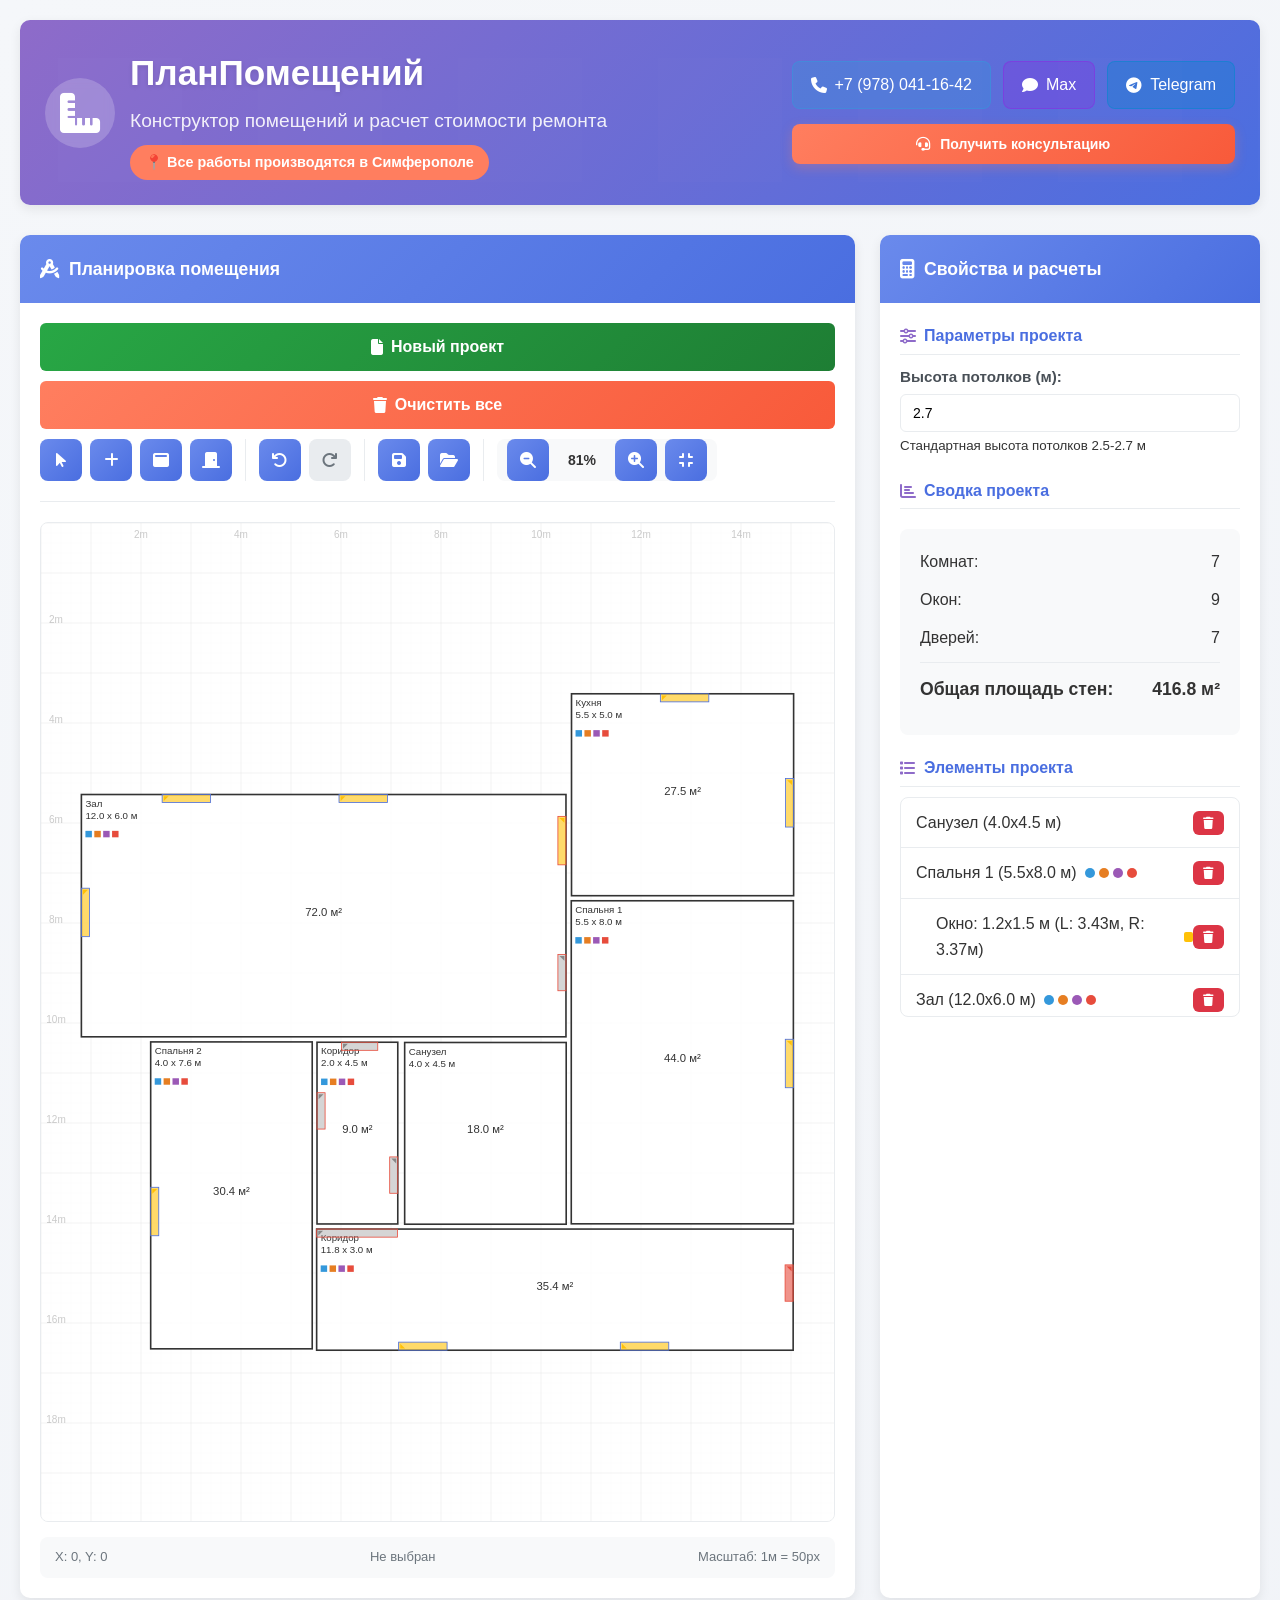
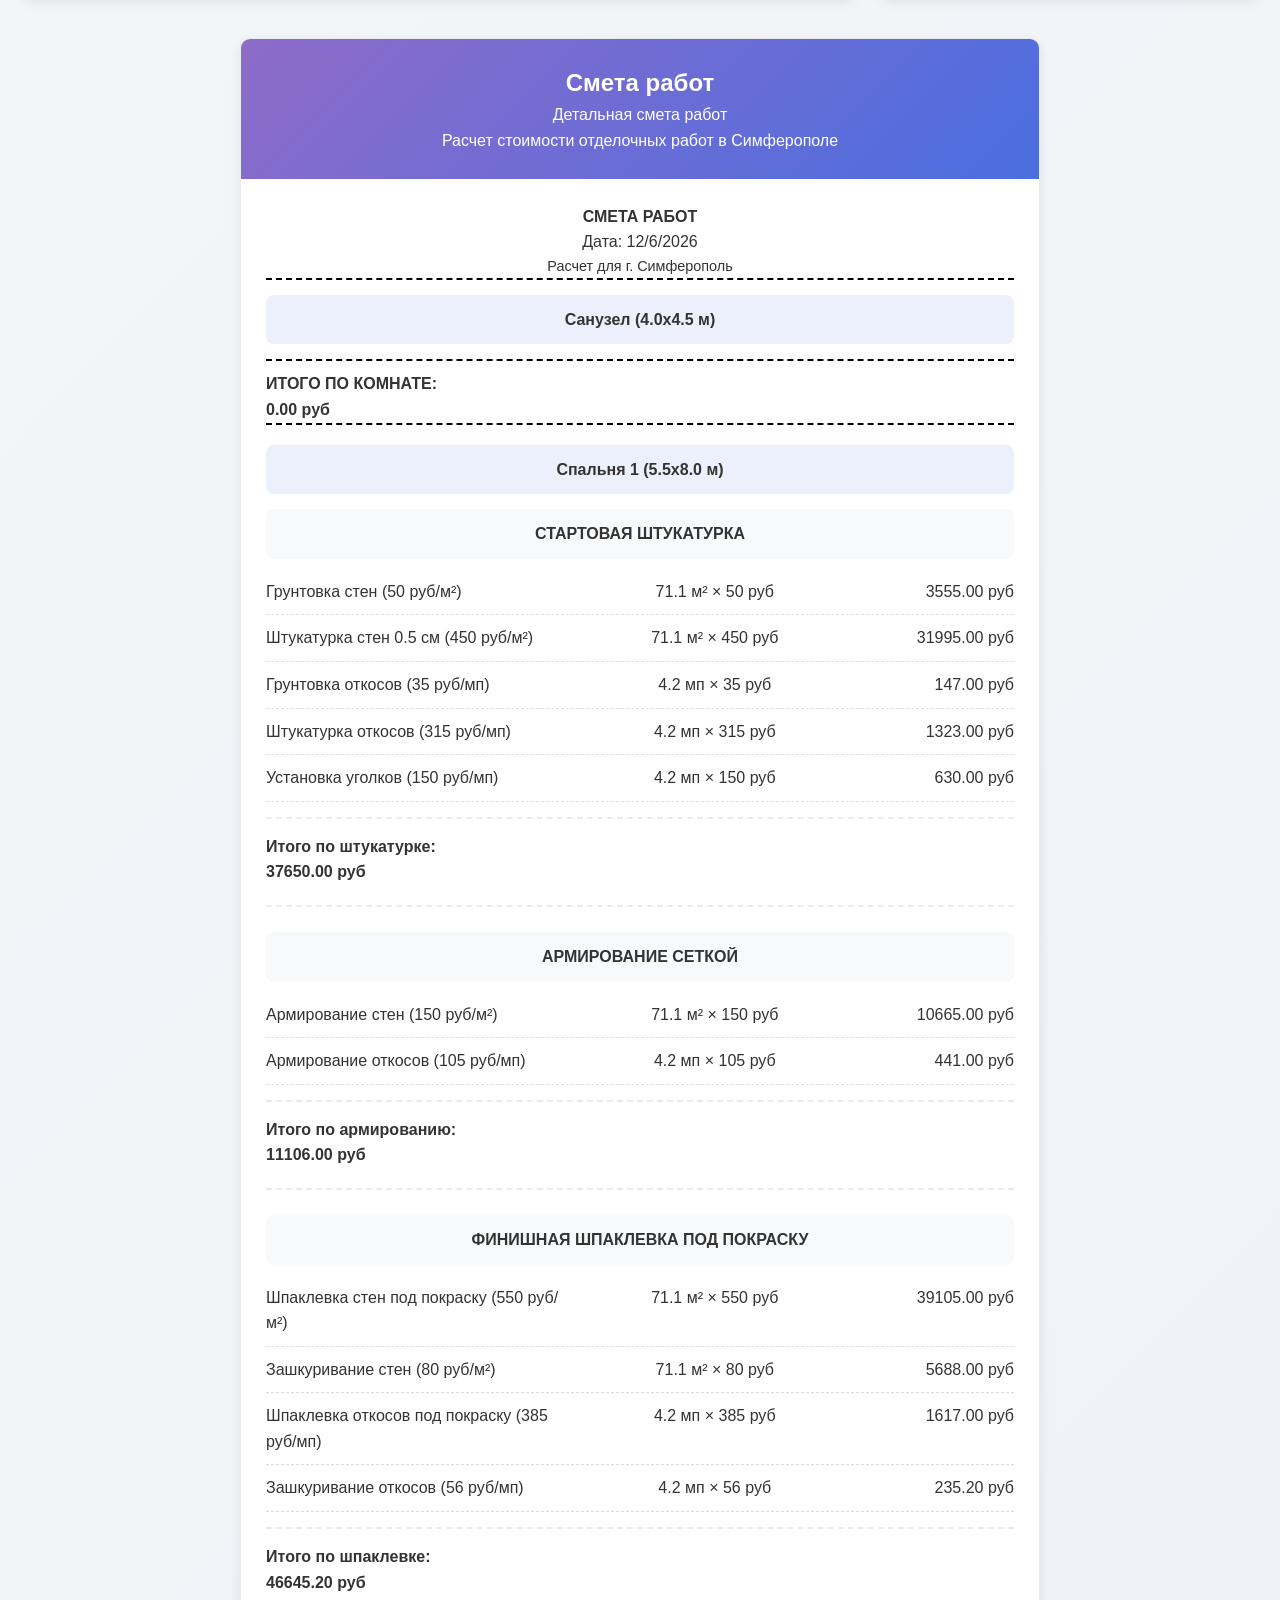
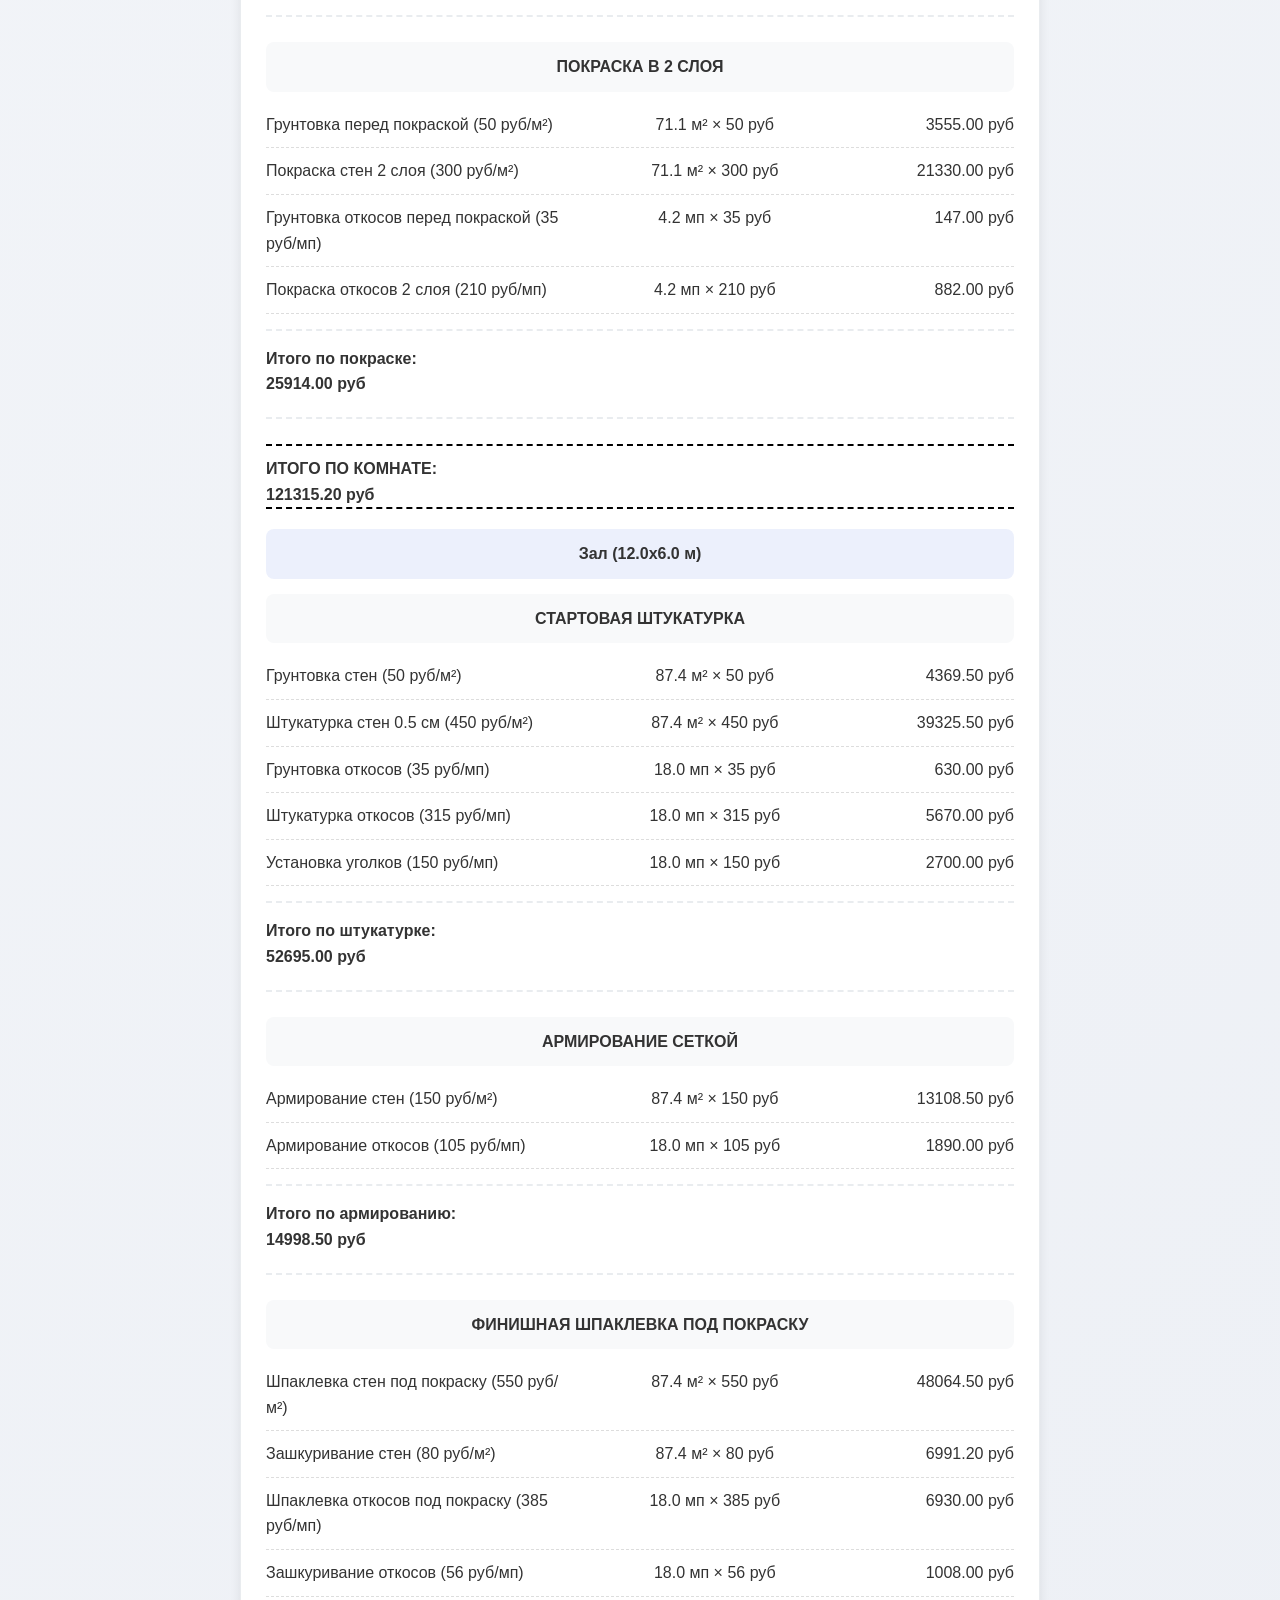
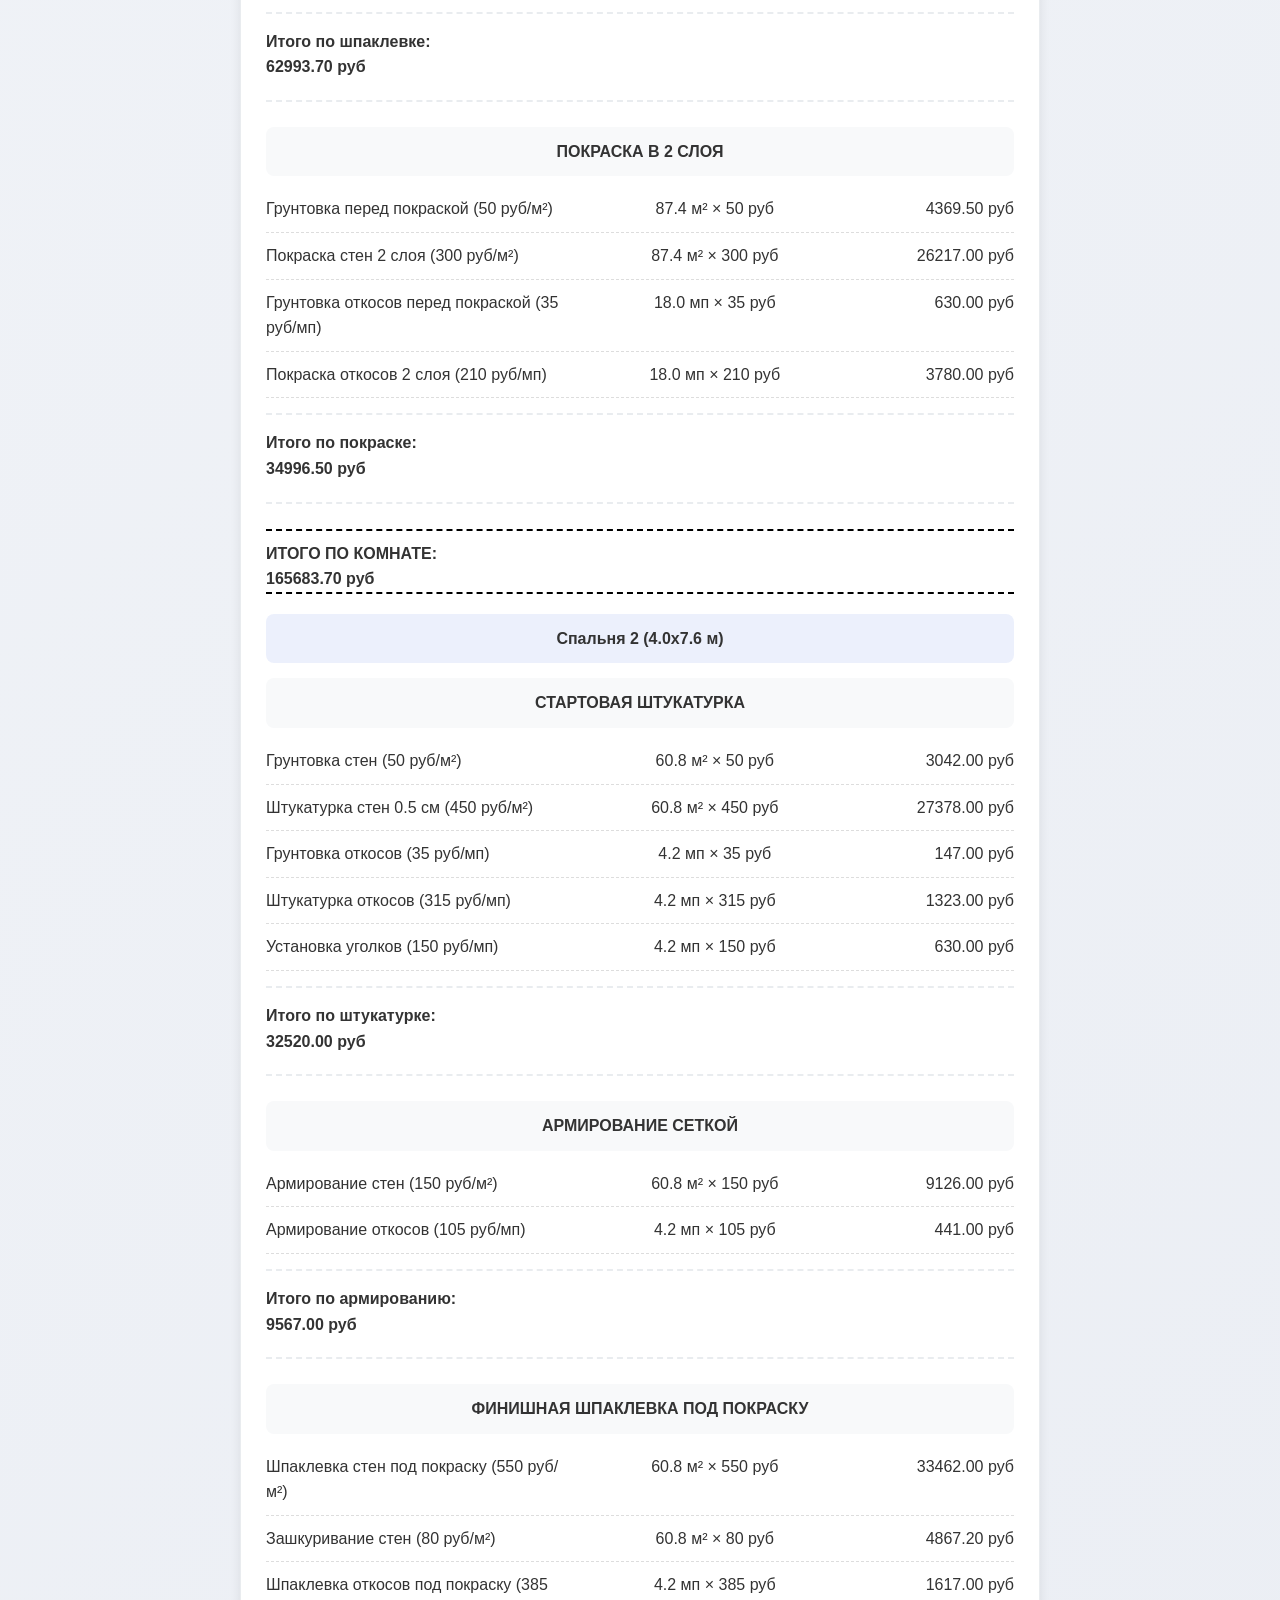
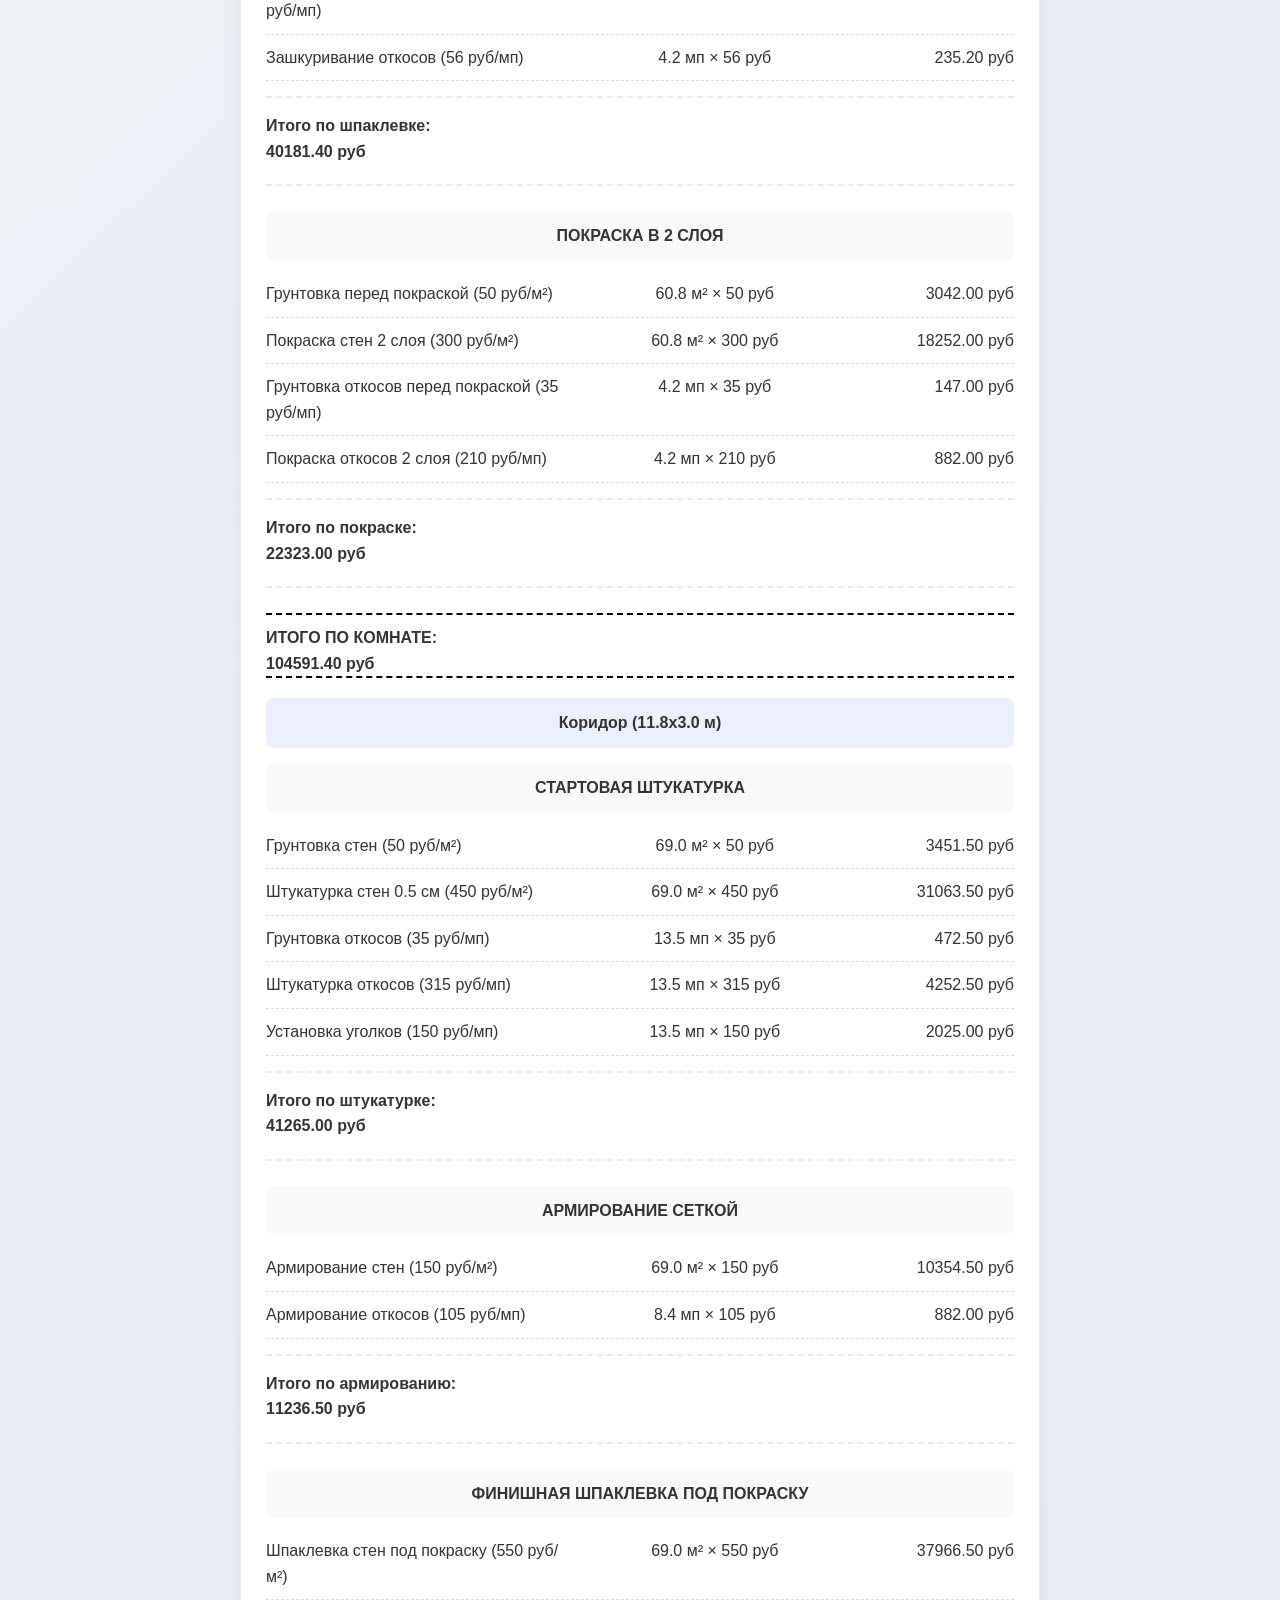
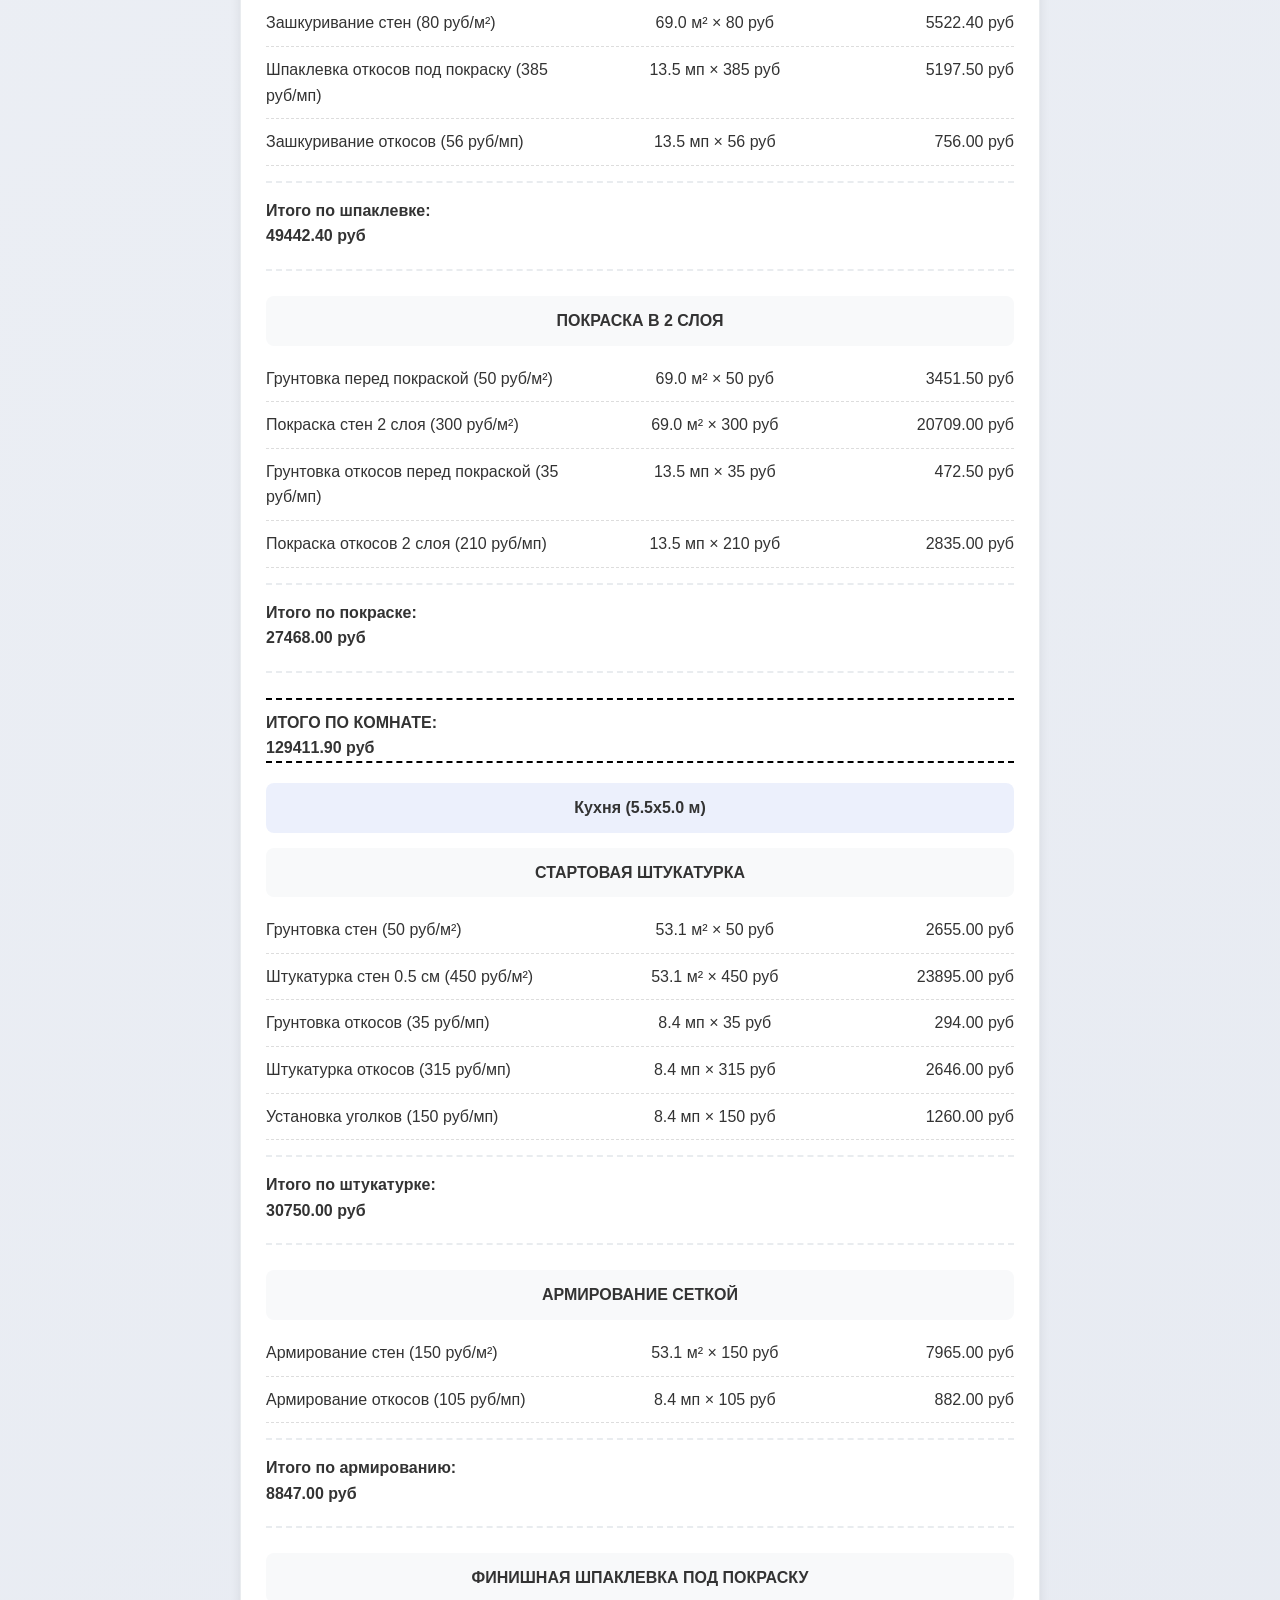
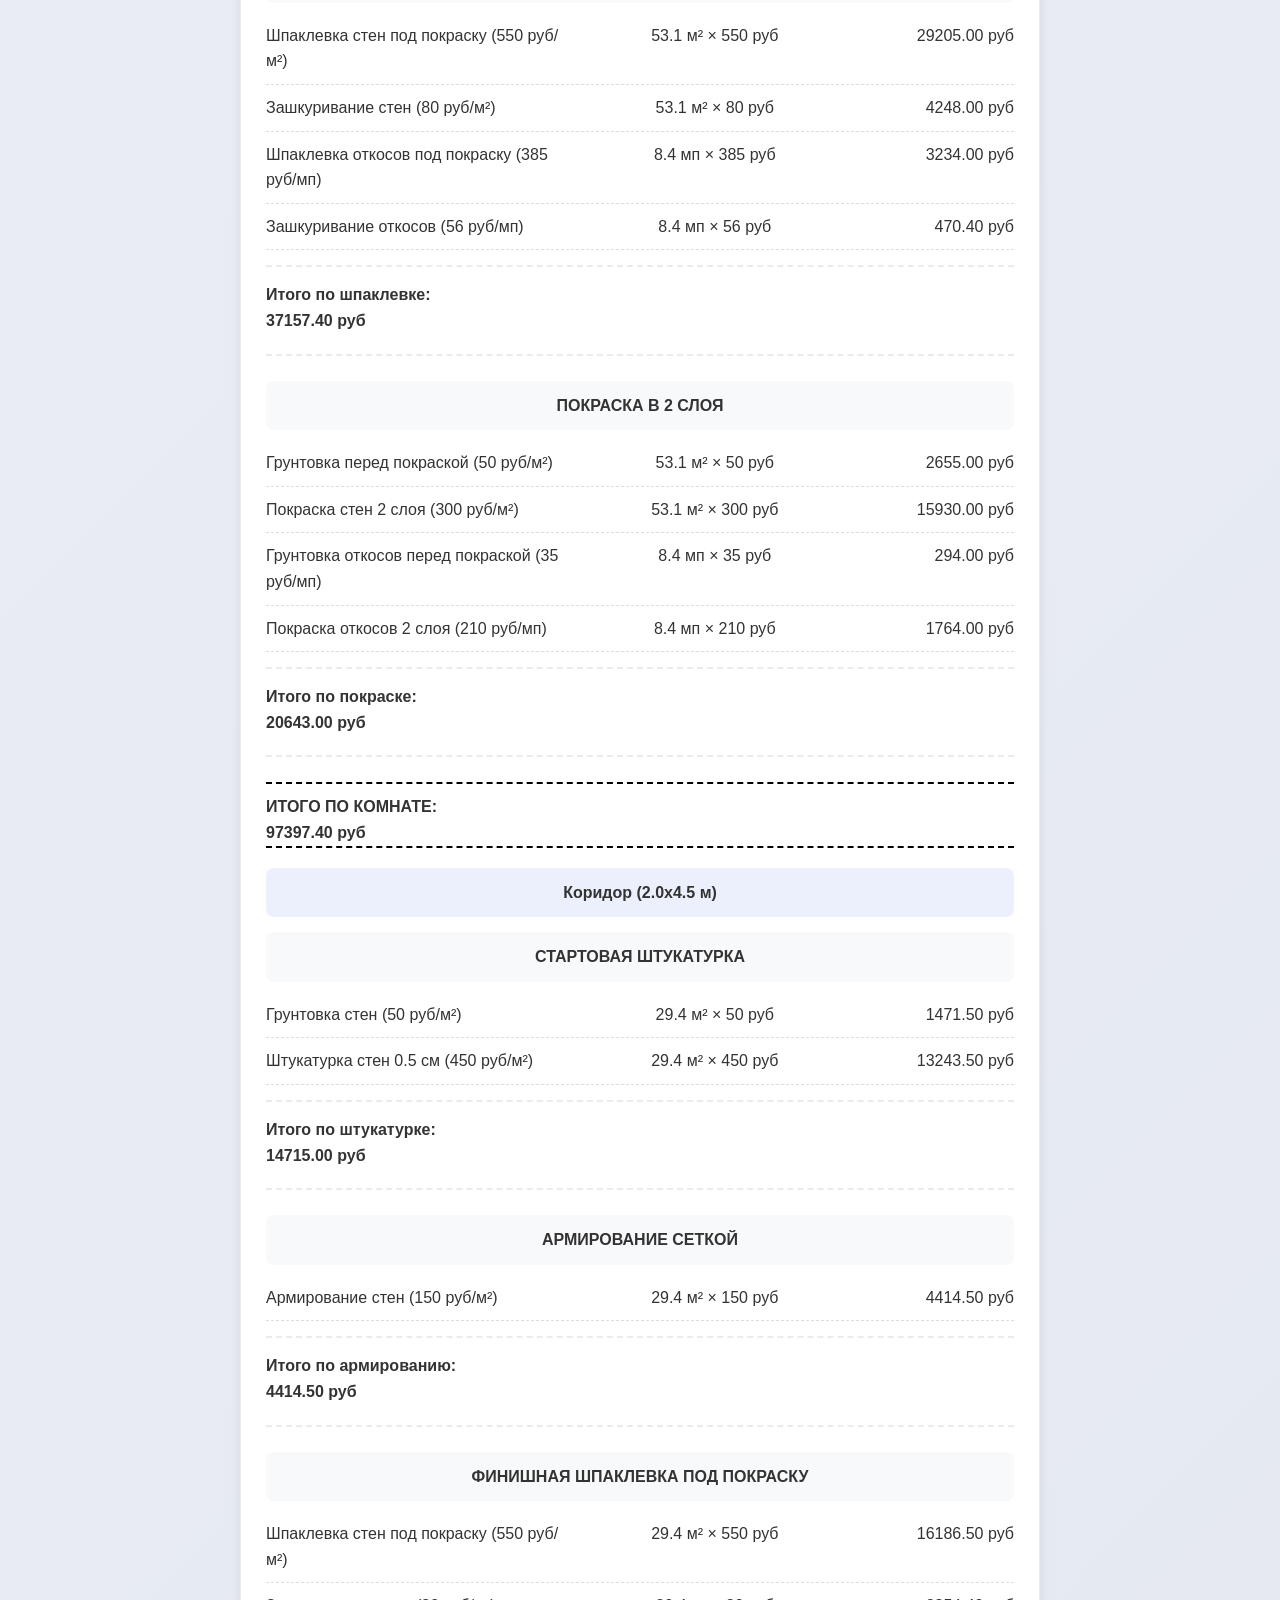
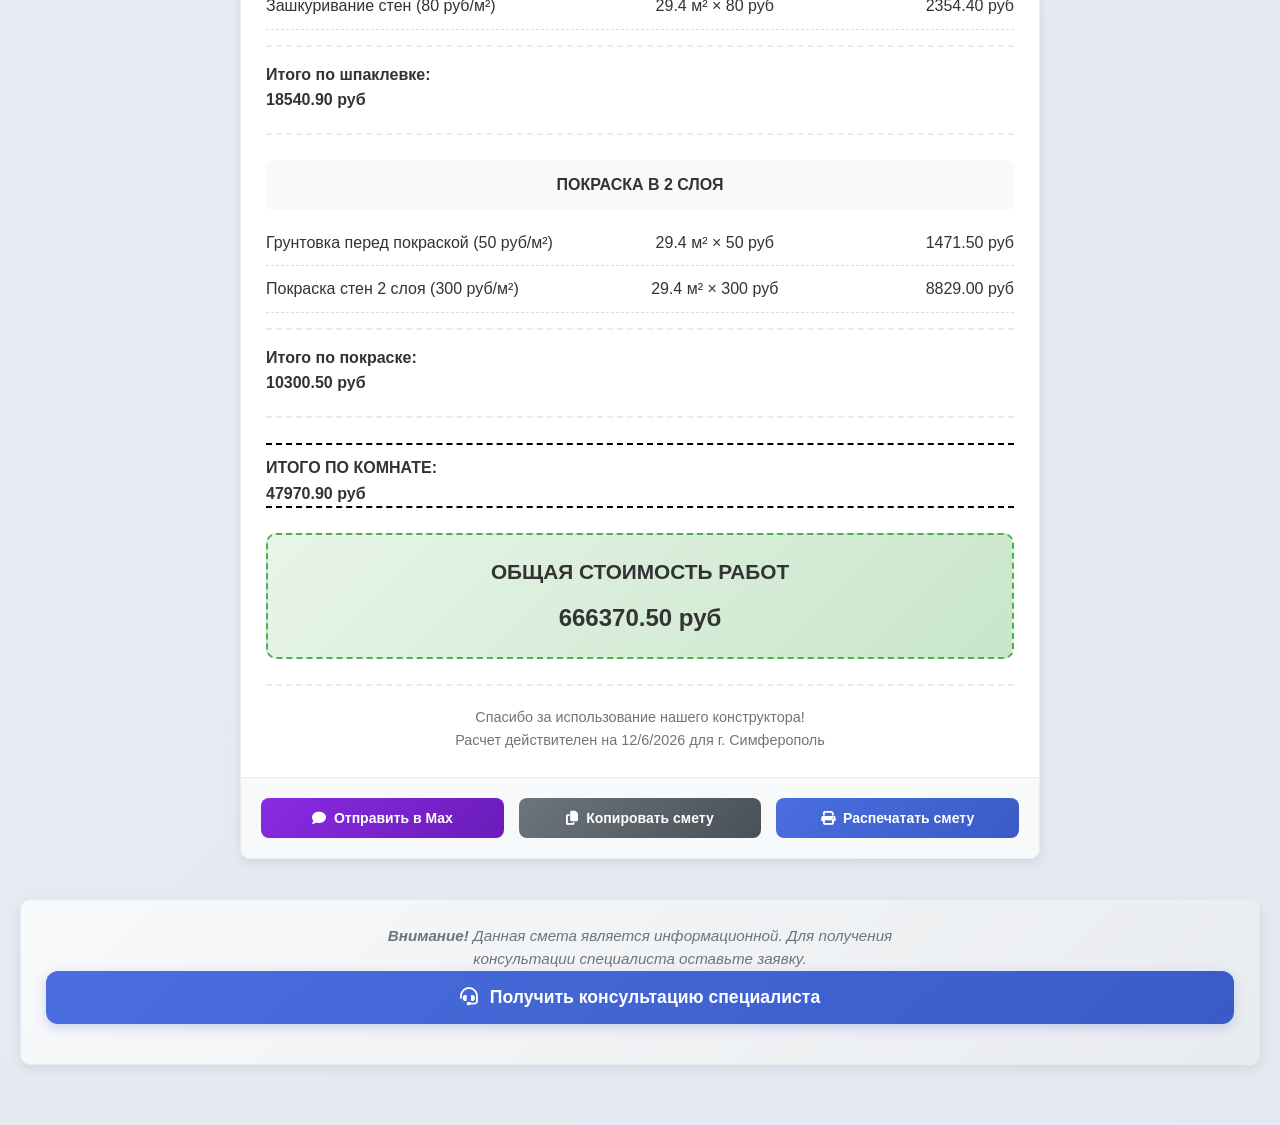
==== commit 5e0058a1: "Add files via upload" ====
--- a/index.html
+++ b/index.html
@@ -2,7 +2,7 @@
 <html lang="ru">
 <head>
     <meta charset="UTF-8">
-    <meta name="viewport" content="width=device-width, initial-scale=1.0, maximum-scale=1.0, user-scalable=no">
+    <meta name="viewport" content="width=device-width, initial-scale=1.0">
     <meta name="description" content="Бесплатный онлайн-конструктор планировки помещений и расчёт стоимости ремонта в Симферополе. Создайте план квартиры, дома или офиса с точными размерами и сметой.">
     <title>ПланПомещений - Конструктор помещений и расчет стоимости ремонта в Симферополе</title>
 
@@ -61,7 +61,7 @@
     <link rel="stylesheet" href="https://cdnjs.cloudflare.com/ajax/libs/font-awesome/6.4.0/css/all.min.css">
 </head>
 <body>
-    <!-- Блок для пользователей с отключённым JS -->
+    <!-- Блок для пользователей с отключённым JS и для поисковых роботов -->
     <noscript>
         <div style="padding: 20px; margin: 20px; background: #f8f8f8; border: 2px solid #e53e3e; border-radius: 8px; font-family: sans-serif;">
             <h2>Включите JavaScript для работы конструктора</h2>
@@ -112,7 +112,7 @@
                     <i class="fas fa-drafting-compass"></i> Планировка помещения
                 </div>
                 <div class="panel-content">
-                    <!-- Верхняя панель инструментов -->
+                    <!-- Верхняя панель инструментов (общие действия) -->
                     <div class="editor-toolbar">
                         <!-- Первая строка: Новый проект -->
                         <div class="toolbar-row">
@@ -205,7 +205,7 @@
                     <i class="fas fa-calculator"></i> Свойства и расчеты
                 </div>
                 <div class="panel-content">
-                    <!-- ВЫСОТА ПОТОЛКОВ -->
+                    <!-- ВЫСОТА ПОТОЛКОВ – вынесена отдельной группой сверху -->
                     <div class="tool-group">
                         <h3><i class="fas fa-sliders-h"></i> Параметры проекта</h3>
                         <div class="form-group">
@@ -491,7 +491,7 @@
         <i class="fas fa-arrow-up"></i>
     </button>
 
-    <!-- Скрипты -->
+    <!-- Скрипты (новый порядок: utils.js сначала) -->
     <script src="js/utils.js"></script>
     <script src="js/config.js"></script>
     <script src="js/state.js"></script>
@@ -500,6 +500,5 @@
     <script src="js/elements.js"></script>
     <script src="js/calculator.js"></script>
     <script src="js/ui.js"></script>
-    <script src="js/touch.js"></script>
 </body>
 </html>
--- a/css/responsive.css
+++ b/css/responsive.css
@@ -32,7 +32,6 @@
     color: var(--text-color);
     line-height: 1.6;
     min-height: 100vh;
-    overflow-x: hidden;
 }
 
 .container {
@@ -51,6 +50,18 @@
     box-shadow: var(--shadow);
     position: relative;
     overflow: hidden;
+}
+
+header::before {
+    content: '';
+    position: absolute;
+    top: 0;
+    left: 0;
+    right: 0;
+    bottom: 0;
+    background: url('data:image/svg+xml;utf8,<svg xmlns="http://www.w3.org/2000/svg" viewBox="0 0 100 100" width="100" height="100" opacity="0.1"><path d="M20,20 L80,20 L80,80 L20,80 Z" fill="white" stroke="white" stroke-width="2"/><path d="M30,30 L50,30 L50,50 L30,50 Z" fill="white" stroke="white" stroke-width="1"/><path d="M60,40 L70,40 L70,60 L60,60 Z" fill="white" stroke="white" stroke-width="1"/></svg>');
+    background-size: 200px;
+    opacity: 0.1;
 }
 
 .header-container {
@@ -76,6 +87,7 @@
     display: flex;
     align-items: center;
     justify-content: center;
+    -webkit-backdrop-filter: blur(5px);
     backdrop-filter: blur(5px);
 }
 
@@ -137,6 +149,21 @@
     box-shadow: 0 4px 8px rgba(0, 0, 0, 0.2);
 }
 
+.contact-btn.phone {
+    background: rgba(52, 152, 219, 0.3);
+    border-color: rgba(52, 152, 219, 0.5);
+}
+
+.contact-btn.whatsapp {
+    background: rgba(37, 211, 102, 0.3);
+    border-color: rgba(37, 211, 102, 0.5);
+}
+
+.contact-btn.telegram {
+    background: rgba(0, 136, 204, 0.3);
+    border-color: rgba(0, 136, 204, 0.5);
+}
+
 .consult-btn {
     background: linear-gradient(135deg, var(--accent-color) 0%, #f85a3a 100%);
     color: white;
@@ -152,570 +179,8 @@
     box-shadow: 0 4px 12px rgba(255, 126, 95, 0.3);
 }
 
-/* ========== ОСНОВНАЯ РАЗМЕТКА ========== */
-.app-container {
-    display: grid;
-    grid-template-columns: 1fr 380px;
-    gap: 25px;
-    margin-bottom: 40px;
-}
-
-.panel {
-    background: var(--white);
-    border-radius: var(--border-radius);
-    box-shadow: var(--shadow);
-    overflow: hidden;
-    transition: var(--transition);
-}
-
-.panel-header {
-    padding: 20px;
-    background: linear-gradient(135deg, var(--primary-light) 0%, var(--primary-color) 100%);
-    color: var(--white);
-    font-weight: 600;
-    font-size: 1.1rem;
-    display: flex;
-    align-items: center;
-}
-
-.panel-content {
-    padding: 20px;
-}
-
-.tool-buttons {
-    display: grid;
-    grid-template-columns: 1fr;
-    gap: 12px;
-}
-
-.tool-btn {
-    padding: 15px;
-    background-color: var(--white);
-    color: var(--text-color);
-    border: 1px solid var(--neutral-medium);
-    border-radius: 8px;
-    cursor: pointer;
-    text-align: center;
-    transition: var(--transition);
-    display: flex;
-    flex-direction: column;
-    align-items: center;
-    justify-content: center;
-    font-weight: 500;
-}
-
-.tool-btn:hover {
-    background-color: var(--neutral-light);
-    border-color: var(--primary-light);
+.consult-btn:hover {
+    background: linear-gradient(135deg, #f85a3a 0%, #e04a2d 100%);
     transform: translateY(-2px);
-}
-
-.tool-btn.active {
-    background: linear-gradient(135deg, var(--primary-light) 0%, var(--primary-color) 100%);
-    color: var(--white);
-    border-color: var(--primary-color);
-    box-shadow: 0 4px 8px rgba(74, 110, 224, 0.3);
-}
-
-.tool-btn i {
-    font-size: 24px;
-    margin-bottom: 8px;
-}
-
-/* Editor Panel */
-.editor-panel {
-    display: flex;
-    flex-direction: column;
-    min-height: 600px;
-}
-
-.editor-toolbar {
-    display: flex;
-    gap: 12px;
-    margin-bottom: 20px;
-    padding-bottom: 20px;
-    border-bottom: 1px solid var(--neutral-medium);
-    flex-wrap: wrap;
-}
-
-.editor-toolbar button {
-    padding: 10px 18px;
-    border-radius: 8px;
-    font-weight: 500;
-    display: flex;
-    align-items: center;
-    gap: 8px;
-    transition: var(--transition);
-}
-
-.editor-container {
-    flex: 1;
-    border: 1px solid var(--neutral-medium);
-    border-radius: 8px;
-    background-color: var(--white);
-    position: relative;
-    overflow: auto;
-    min-height: 500px;
-    display: flex;
-    align-items: center;
-    justify-content: center;
-    margin-bottom: 20px;
-}
-
-#editorCanvas {
-    display: block;
-    cursor: default;
-    max-width: 100%;
-    touch-action: none;
-}
-
-.status-bar {
-    display: flex;
-    justify-content: space-between;
-    margin-top: 15px;
-    font-size: 13px;
-    color: var(--text-light);
-    background: var(--neutral-light);
-    padding: 10px 15px;
-    border-radius: 8px;
-}
-
-/* Form Elements */
-.form-group {
-    margin-bottom: 20px;
-}
-
-label {
-    display: block;
-    margin-bottom: 8px;
-    font-weight: 600;
-    color: var(--neutral-dark);
-}
-
-input, select, textarea, button {
-    width: 100%;
-    padding: 12px 15px;
-    border: 1px solid var(--neutral-medium);
-    border-radius: 8px;
-    font-size: 15px;
-    transition: var(--transition);
-}
-
-input:focus, select:focus, textarea:focus {
-    outline: none;
-    border-color: var(--primary-color);
-    box-shadow: 0 0 0 3px rgba(74, 110, 224, 0.1);
-}
-
-button {
-    background: linear-gradient(135deg, var(--primary-light) 0%, var(--primary-color) 100%);
-    color: var(--white);
-    border: none;
-    cursor: pointer;
-    font-weight: 600;
-    display: flex;
-    align-items: center;
-    justify-content: center;
-    gap: 8px;
-}
-
-button:hover:not(:disabled) {
-    background: linear-gradient(135deg, var(--primary-color) 0%, var(--primary-dark) 100%);
-    transform: translateY(-2px);
-    box-shadow: 0 4px 8px rgba(74, 110, 224, 0.3);
-}
-
-button:disabled {
-    background: var(--neutral-medium);
-    color: var(--text-light);
-    cursor: not-allowed;
-    transform: none;
-    box-shadow: none;
-}
-
-/* Element List */
-.element-list {
-    margin-top: 10px;
-    max-height: 220px;
-    overflow-y: auto;
-    border: 1px solid var(--neutral-medium);
-    border-radius: 8px;
-}
-
-.element-item {
-    display: flex;
-    justify-content: space-between;
-    align-items: center;
-    padding: 12px 15px;
-    border-bottom: 1px solid var(--neutral-medium);
-    cursor: pointer;
-    transition: var(--transition);
-}
-
-.element-item:hover {
-    background-color: var(--neutral-light);
-}
-
-.element-item.selected {
-    background-color: rgba(74, 110, 224, 0.1);
-    border-left: 4px solid var(--primary-color);
-}
-
-.delete-btn {
-    background: var(--danger-color);
-    width: auto;
-    padding: 6px 10px;
-    font-size: 12px;
-    border-radius: 6px;
-}
-
-/* Receipt Styles */
-.receipt-container {
-    background: white;
-    border-radius: var(--border-radius);
-    box-shadow: var(--shadow);
-    padding: 0;
-    margin-top: 40px;
-    max-width: 800px;
-    margin-left: auto;
-    margin-right: auto;
-    border: 1px solid var(--neutral-medium);
-    overflow: hidden;
-}
-
-.receipt-header {
-    background: linear-gradient(135deg, var(--secondary-color) 0%, var(--primary-color) 100%);
-    color: white;
-    padding: 25px;
-    text-align: center;
-}
-
-.receipt-content {
-    padding: 25px;
-    font-family: 'Courier New', monospace;
-}
-
-.receipt-total {
-    font-weight: bold;
-    font-size: 1.3rem;
-    text-align: center;
-    margin-top: 25px;
-    padding: 20px;
-    background: linear-gradient(135deg, #e8f5e9 0%, #c8e6c9 100%);
-    border-radius: 10px;
-    border: 2px dashed #4caf50;
-}
-
-.receipt-actions {
-    padding: 20px;
-    background-color: var(--neutral-light);
-    border-top: 1px solid var(--neutral-medium);
-}
-
-.sharing-buttons {
-    display: flex;
-    gap: 15px;
-    justify-content: center;
-    flex-wrap: wrap;
-}
-
-.btn-max, .btn-copy, .btn-print {
-    background: linear-gradient(135deg, var(--primary-color) 0%, var(--primary-dark) 100%);
-    color: white;
-    border: none;
-    padding: 12px 20px;
-    border-radius: 8px;
-    cursor: pointer;
-    font-weight: 600;
-    display: flex;
-    align-items: center;
-    gap: 8px;
-    transition: var(--transition);
-    flex: 1;
-    min-width: 200px;
-    justify-content: center;
-}
-
-/* Modal */
-.modal {
-    display: none;
-    position: fixed;
-    z-index: 1000;
-    left: 0;
-    top: 0;
-    width: 100%;
-    height: 100%;
-    background-color: rgba(0, 0, 0, 0.5);
-    backdrop-filter: blur(5px);
-}
-
-.modal-content {
-    background-color: var(--white);
-    margin: 2% auto;
-    padding: 0;
-    border-radius: var(--border-radius);
-    box-shadow: var(--shadow-hover);
-    width: 90%;
-    max-width: 600px;
-    max-height: 90vh;
-    overflow-y: auto;
-    animation: modalSlideIn 0.3s ease-out;
-}
-
-@keyframes modalSlideIn {
-    from {
-        opacity: 0;
-        transform: translateY(-50px);
-    }
-    to {
-        opacity: 1;
-        transform: translateY(0);
-    }
-}
-
-.modal-header {
-    background: linear-gradient(135deg, var(--secondary-color) 0%, var(--primary-color) 100%);
-    color: white;
-    padding: 25px;
-    border-radius: var(--border-radius) var(--border-radius) 0 0;
-    position: relative;
-}
-
-.close-modal {
-    position: absolute;
-    right: 20px;
-    top: 20px;
-    font-size: 28px;
-    font-weight: bold;
-    background: none;
-    border: none;
-    color: white;
-    cursor: pointer;
-    width: auto;
-    padding: 5px 10px;
-}
-
-.modal-body {
-    padding: 30px;
-}
-
-.notification {
-    position: fixed;
-    bottom: 20px;
-    right: 20px;
-    background: var(--success-color);
-    color: white;
-    padding: 15px 25px;
-    border-radius: 8px;
-    box-shadow: var(--shadow);
-    display: flex;
-    align-items: center;
-    gap: 10px;
-    z-index: 1000;
-    transform: translateY(100px);
-    opacity: 0;
-    transition: var(--transition);
-}
-
-.notification.show {
-    transform: translateY(0);
-    opacity: 1;
-}
-
-/* ========== АДАПТИВНОСТЬ ДЛЯ ПЛАНШЕТОВ ========== */
-@media (max-width: 1200px) {
-    .header-container {
-        flex-direction: column;
-        text-align: center;
-    }
-    
-    .header-contacts {
-        align-items: center;
-        width: 100%;
-    }
-    
-    .contact-buttons {
-        justify-content: center;
-    }
-    
-    .app-container {
-        grid-template-columns: 1fr 320px;
-    }
-}
-
-/* ========== МОБИЛЬНЫЕ СТИЛИ (до 768px) ========== */
-@media (max-width: 768px) {
-    /* Увеличение интерактивных элементов */
-    .toolbar-btn {
-        width: 48px !important;
-        height: 48px !important;
-        font-size: 20px;
-    }
-    
-    input, select, textarea, button {
-        padding: 14px 16px;
-        font-size: 16px;
-        min-height: 48px;
-    }
-    
-    .checkbox-item {
-        padding: 12px;
-    }
-    
-    .checkbox-item input[type="checkbox"] {
-        width: 24px;
-        height: 24px;
-        transform: none;
-    }
-    
-    .checkbox-item label {
-        font-size: 16px;
-        line-height: 24px;
-    }
-    
-    .element-item {
-        padding: 14px 16px;
-        min-height: 52px;
-    }
-    
-    .delete-btn {
-        padding: 10px 16px;
-        font-size: 14px;
-    }
-    
-    /* Перестраиваем layout: одна колонка */
-    .app-container {
-        grid-template-columns: 1fr;
-        gap: 15px;
-    }
-    
-    /* Внутри editor-panel задаём порядок: тулбар сверху, холст под ним, статус-бар под холстом */
-    .editor-panel {
-        min-height: 0;
-    }
-    
-    .editor-panel .panel-content {
-        display: flex;
-        flex-direction: column;
-        padding: 10px;
-    }
-    
-    .editor-toolbar {
-        order: 1;
-        margin-bottom: 10px;
-        padding-bottom: 10px;
-    }
-    
-    .editor-container {
-        order: 2;
-        min-height: 350px !important;
-        height: 40vh;
-        margin-bottom: 10px;
-    }
-    
-    .status-bar {
-        order: 3;
-        font-size: 11px;
-        padding: 8px;
-    }
-    
-    /* Панель свойств (второй .panel) идёт своим порядком (после .editor-panel) */
-    .app-container > .panel:last-child {
-        position: static;
-        width: 100%;
-        max-width: 100%;
-        height: auto;
-        max-height: none;
-        transform: none;
-        box-shadow: var(--shadow);
-        margin-top: 10px;
-    }
-    
-    /* Адаптация сметы */
-    .receipt-content {
-        padding: 15px;
-        font-size: 12px;
-    }
-    
-    .receipt-work-name,
-    .receipt-work-calculation,
-    .receipt-work-cost {
-        font-size: 11px;
-    }
-    
-    .receipt-total {
-        font-size: 1rem;
-        padding: 15px;
-    }
-    
-    .sharing-buttons {
-        flex-direction: column;
-    }
-    
-    .btn-max, .btn-copy, .btn-print {
-        min-width: 100%;
-    }
-    
-    /* Header адаптация */
-    .logo h1 {
-        font-size: 1.5rem;
-    }
-    
-    .logo-icon {
-        width: 50px;
-        height: 50px;
-        font-size: 1.8rem;
-    }
-    
-    .contact-buttons {
-        flex-direction: column;
-        width: 100%;
-    }
-    
-    .contact-btn {
-        width: 100%;
-        justify-content: center;
-    }
-}
-
-/* ========== СТИЛИ ДЛЯ ПЕЧАТИ ========== */
-@media print {
-    body * { visibility: hidden; }
-    
-    header, .receipt-container, .feedback-section,
-    header *, .receipt-container *, .feedback-section * {
-        visibility: visible;
-    }
-    
-    .app-container, .panel, canvas, .toolbar, .controls, .modal, .notification,
-    .receipt-actions, .sharing-buttons, .btn-max, .btn-copy, .btn-print, .btn-feedback,
-    #loadProjectInput, #scrollToTopBtn {
-        display: none !important;
-    }
-    
-    header, .receipt-container, .feedback-section {
-        position: static;
-        margin: 0;
-        padding: 10px;
-        background: white !important;
-        color: black !important;
-        box-shadow: none;
-        border: none;
-    }
-    
-    .receipt-content {
-        font-size: 10pt;
-        line-height: 1.4;
-    }
-    
-    body {
-        background: white;
-        color: black;
-        margin: 0;
-        padding: 10mm;
-    }
-    
-    @page {
-        margin: 1.5cm;
-    }
+    box-shadow: 0 6px 16px rgba(255, 126, 95, 0.4);
 }
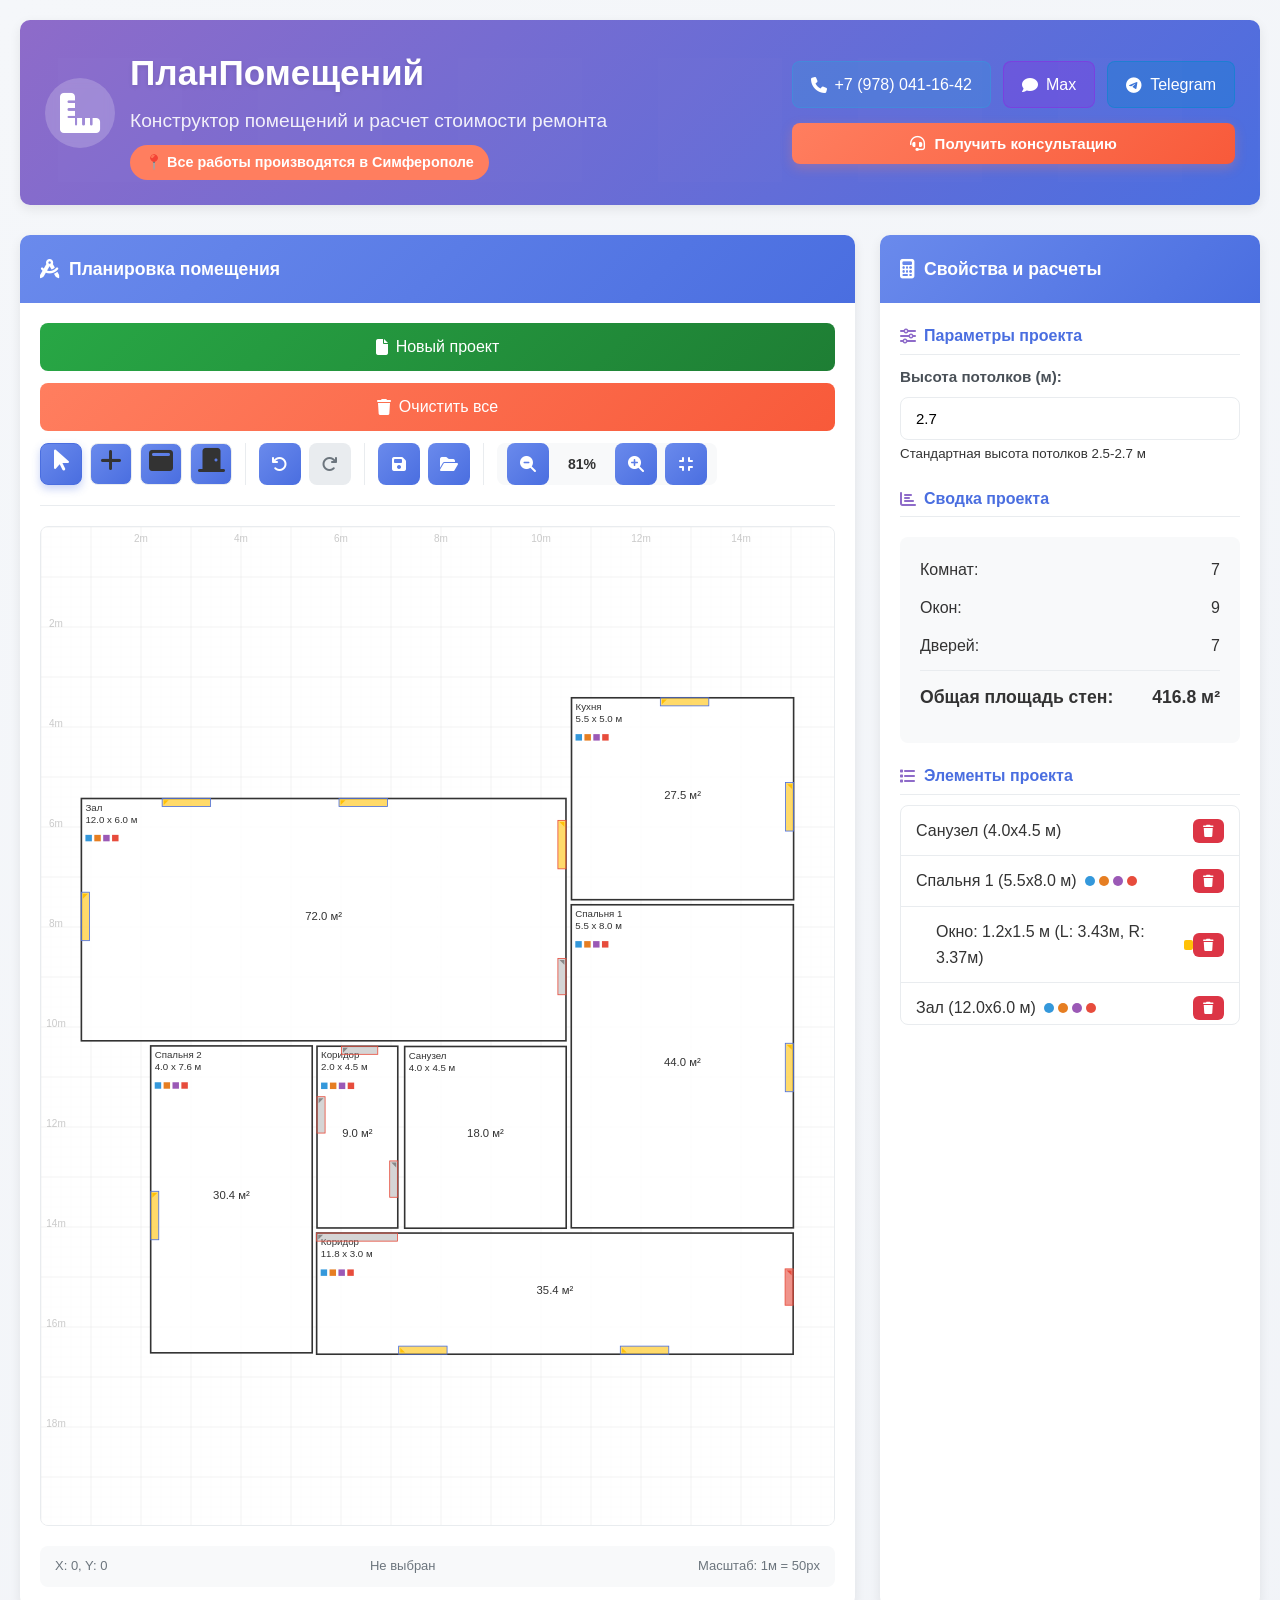
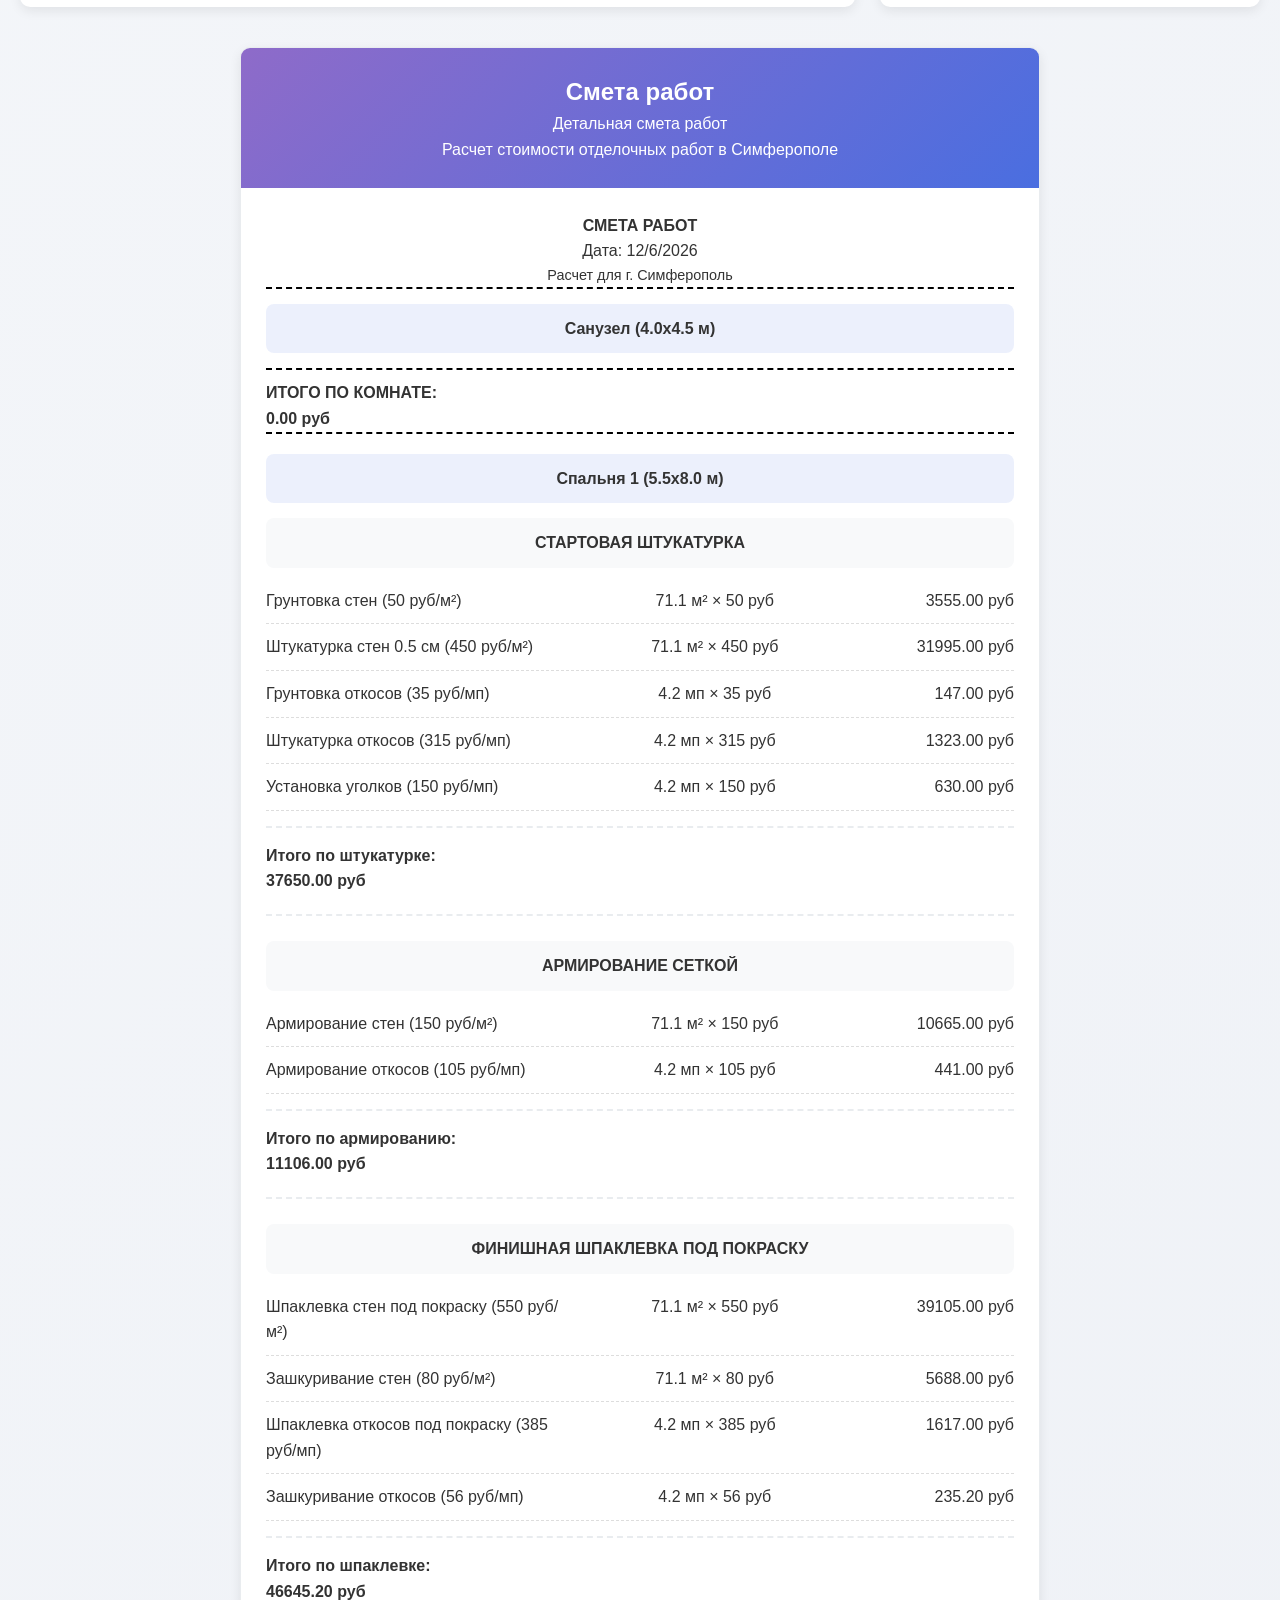
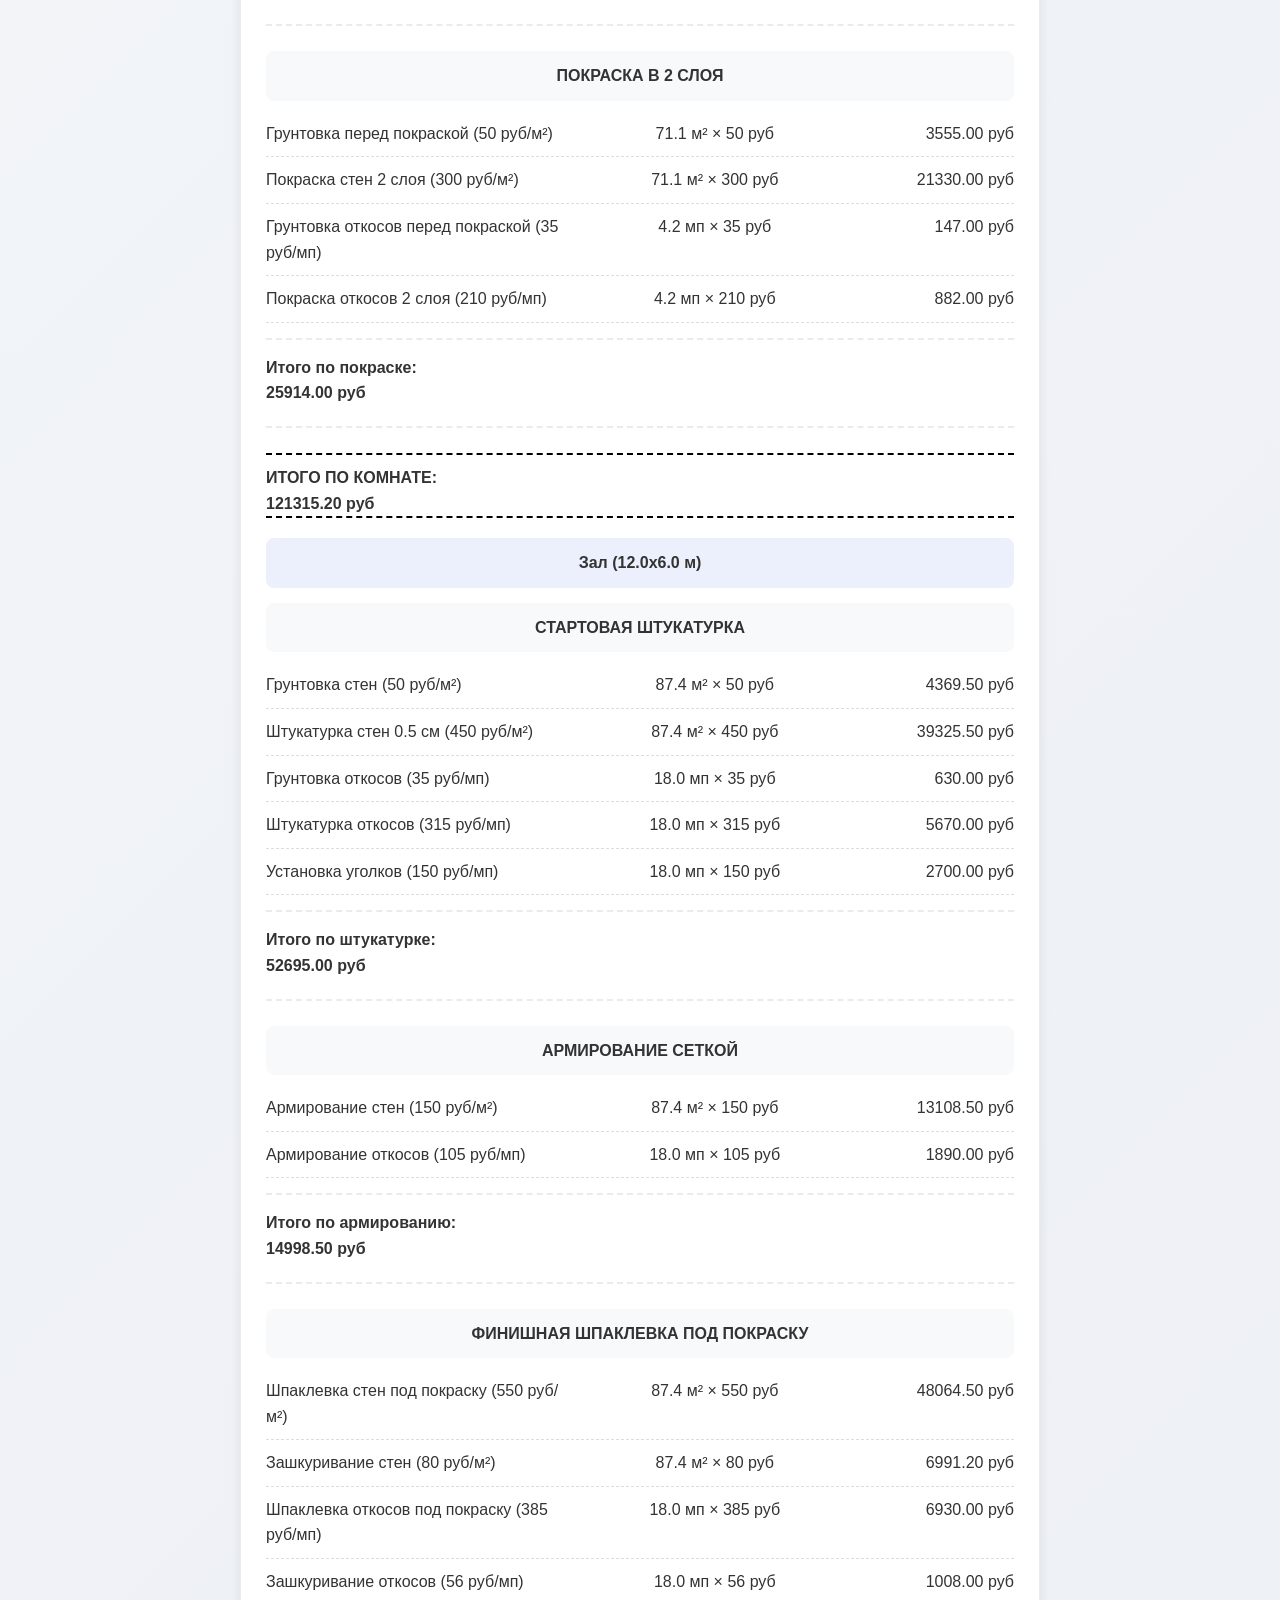
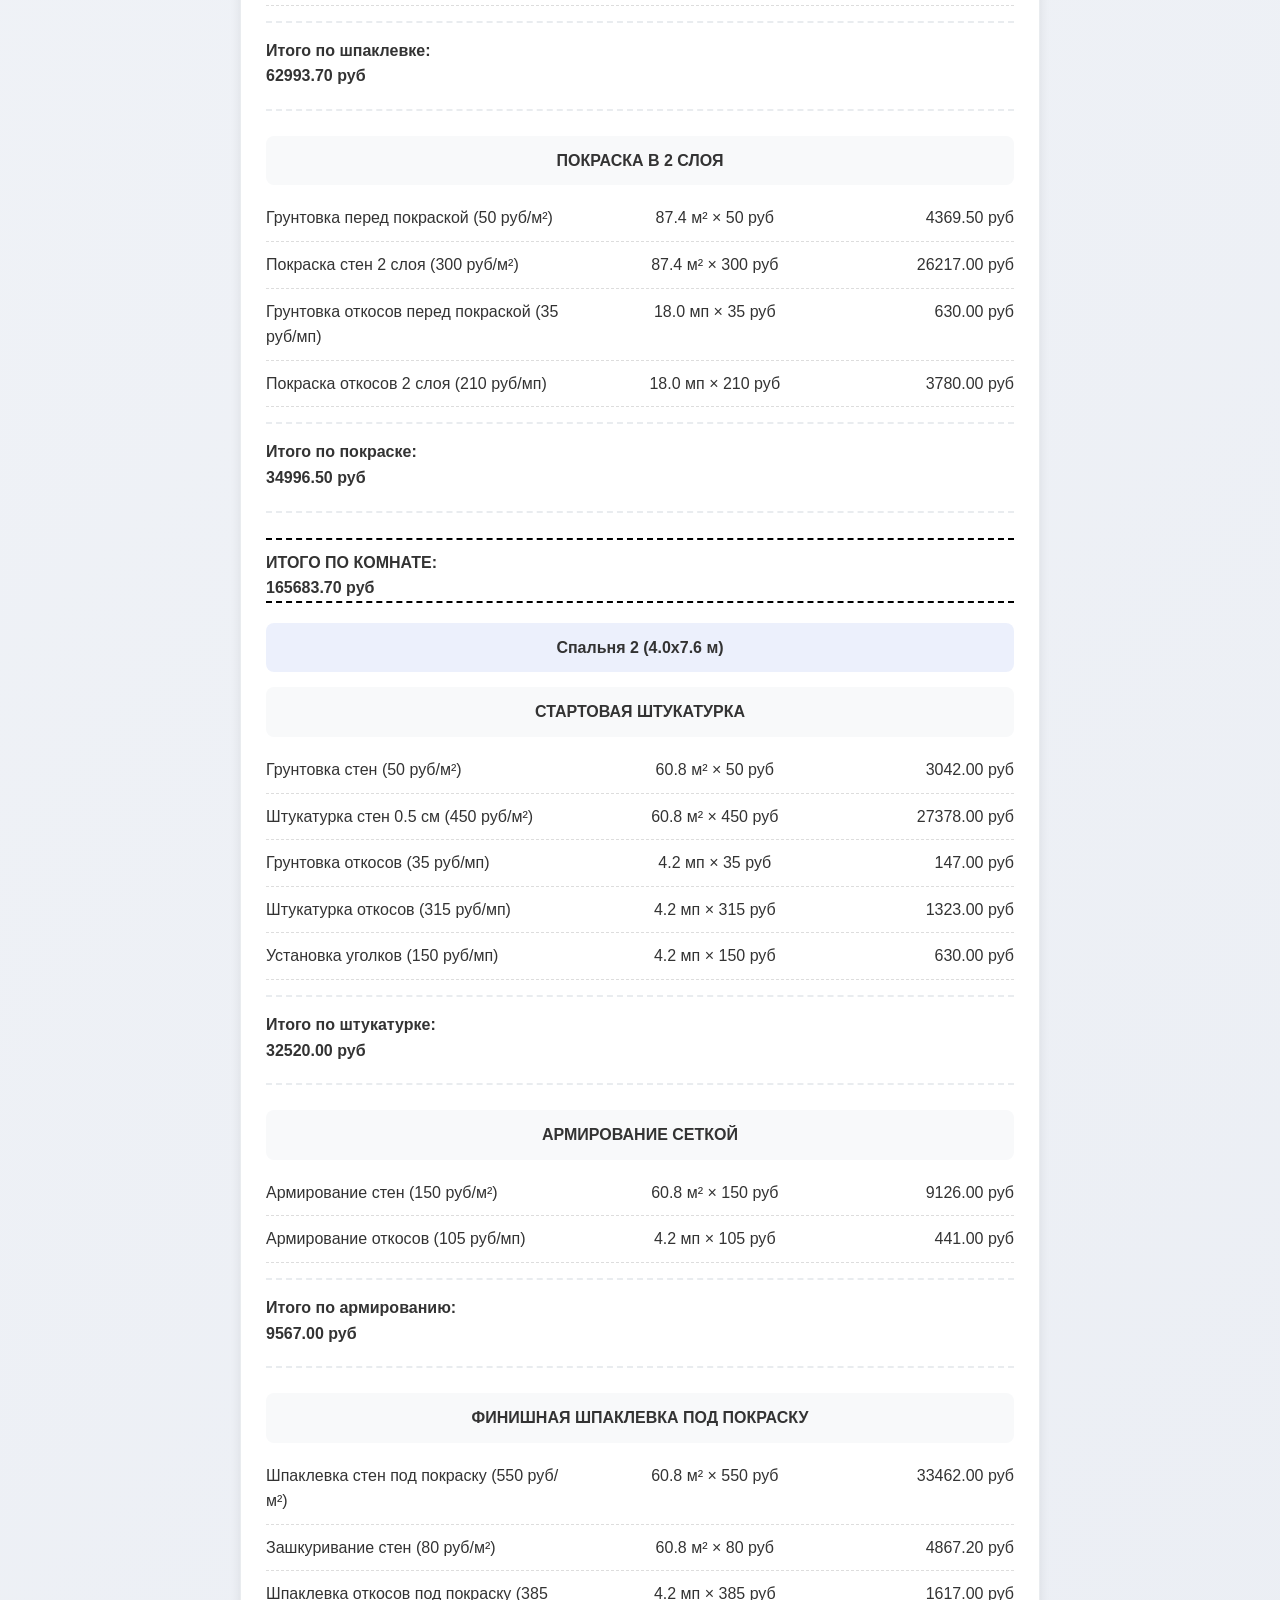
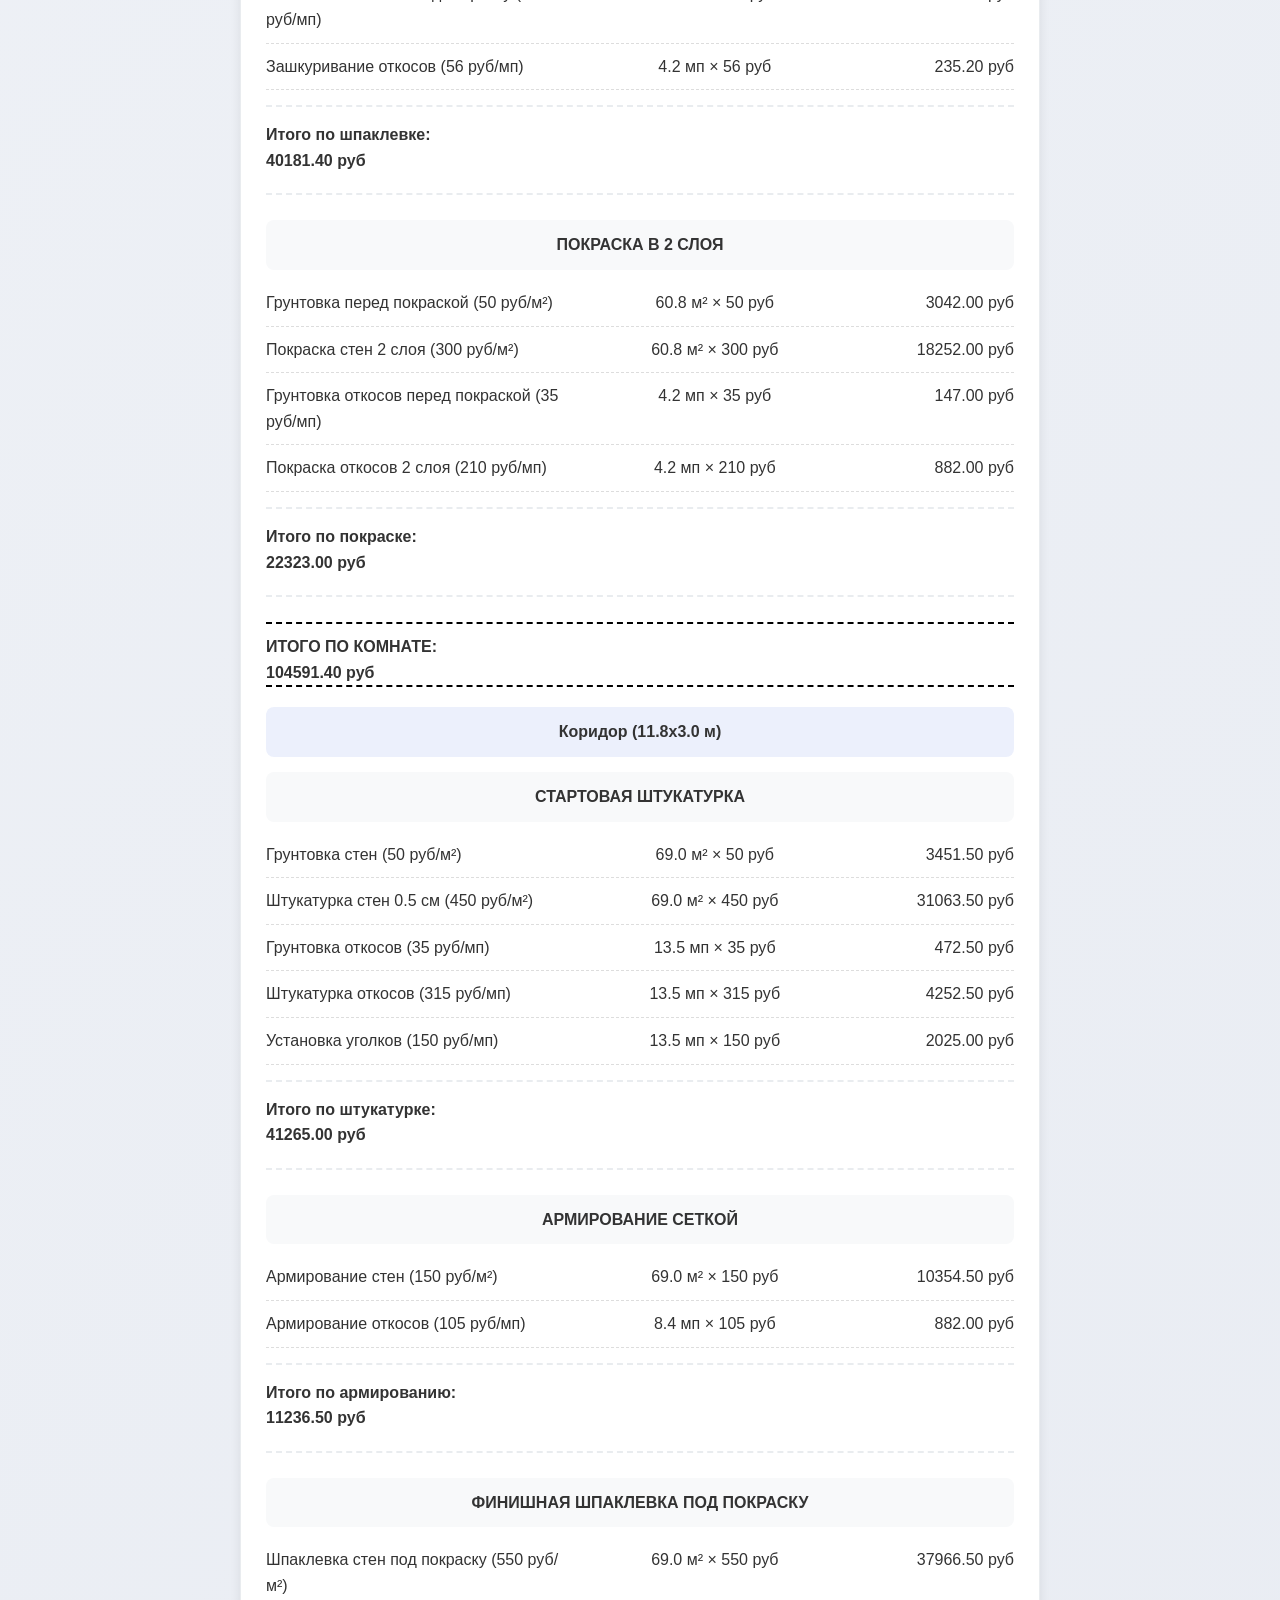
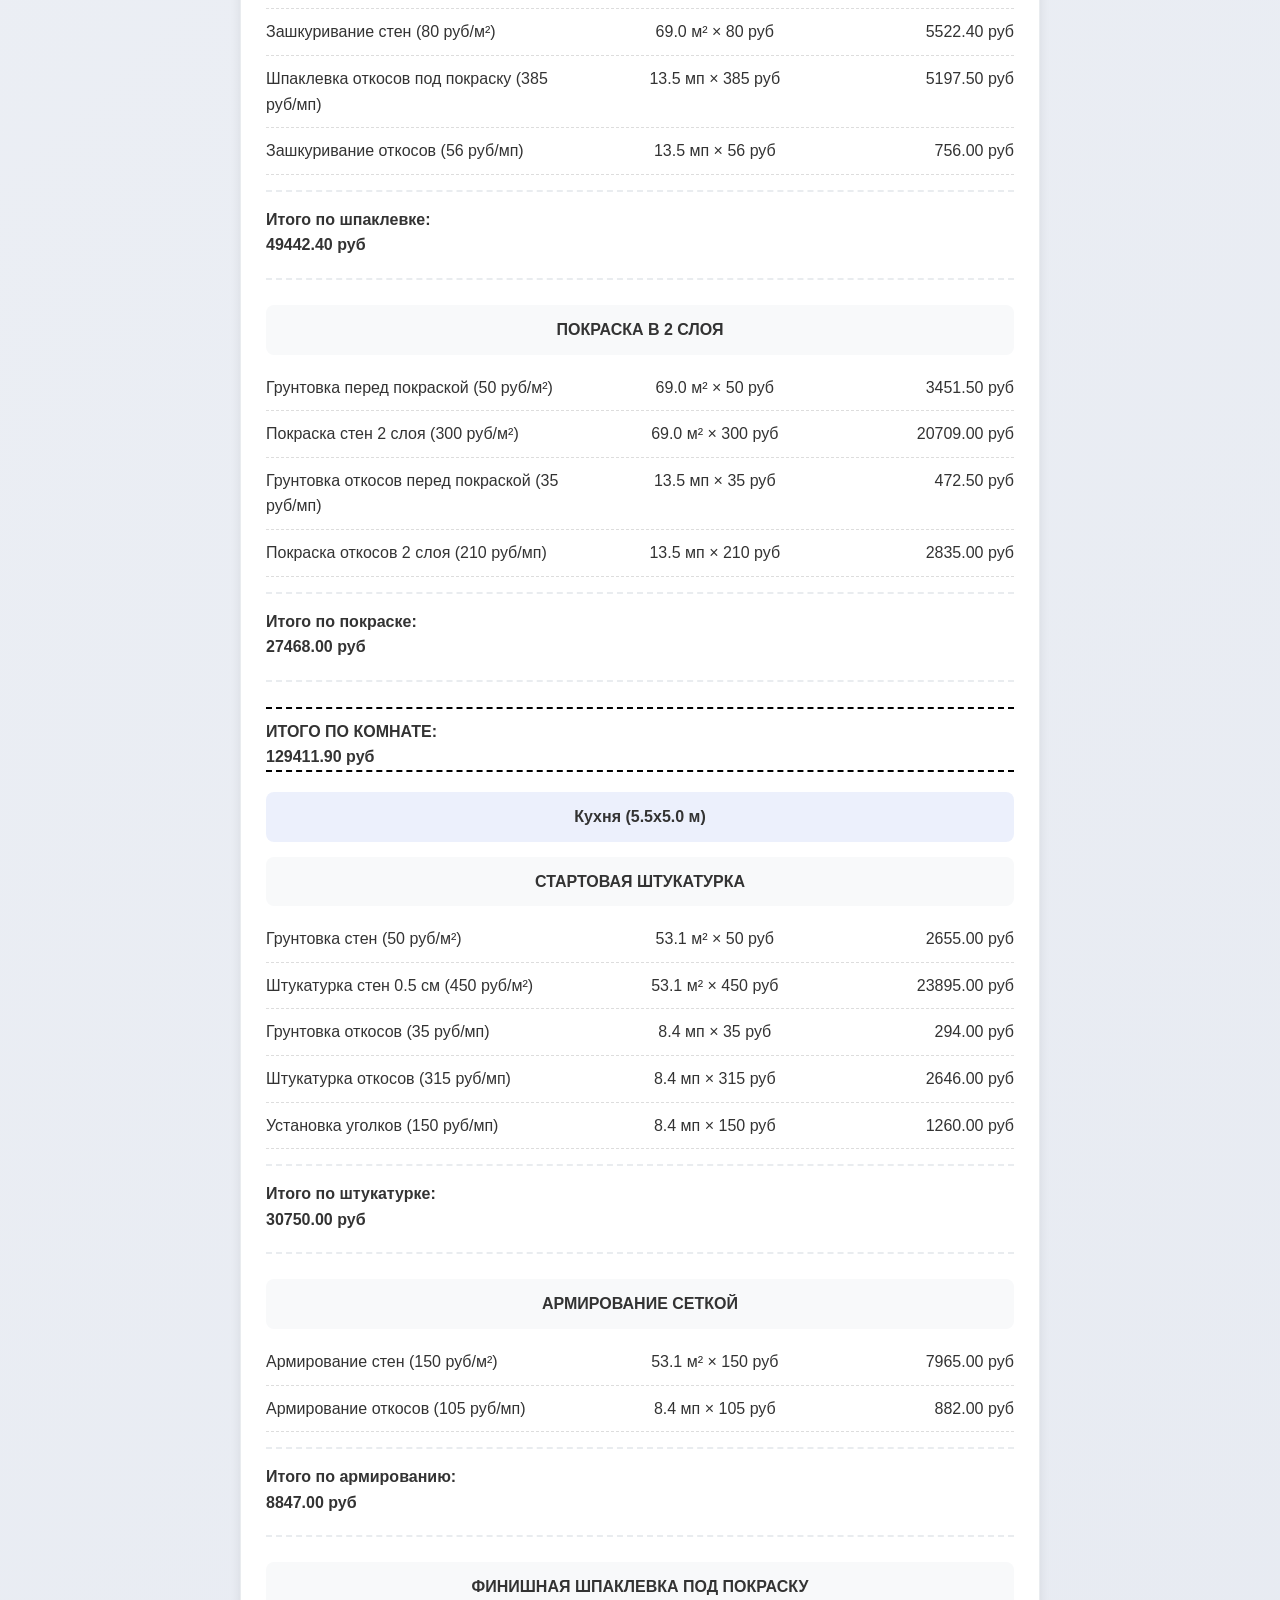
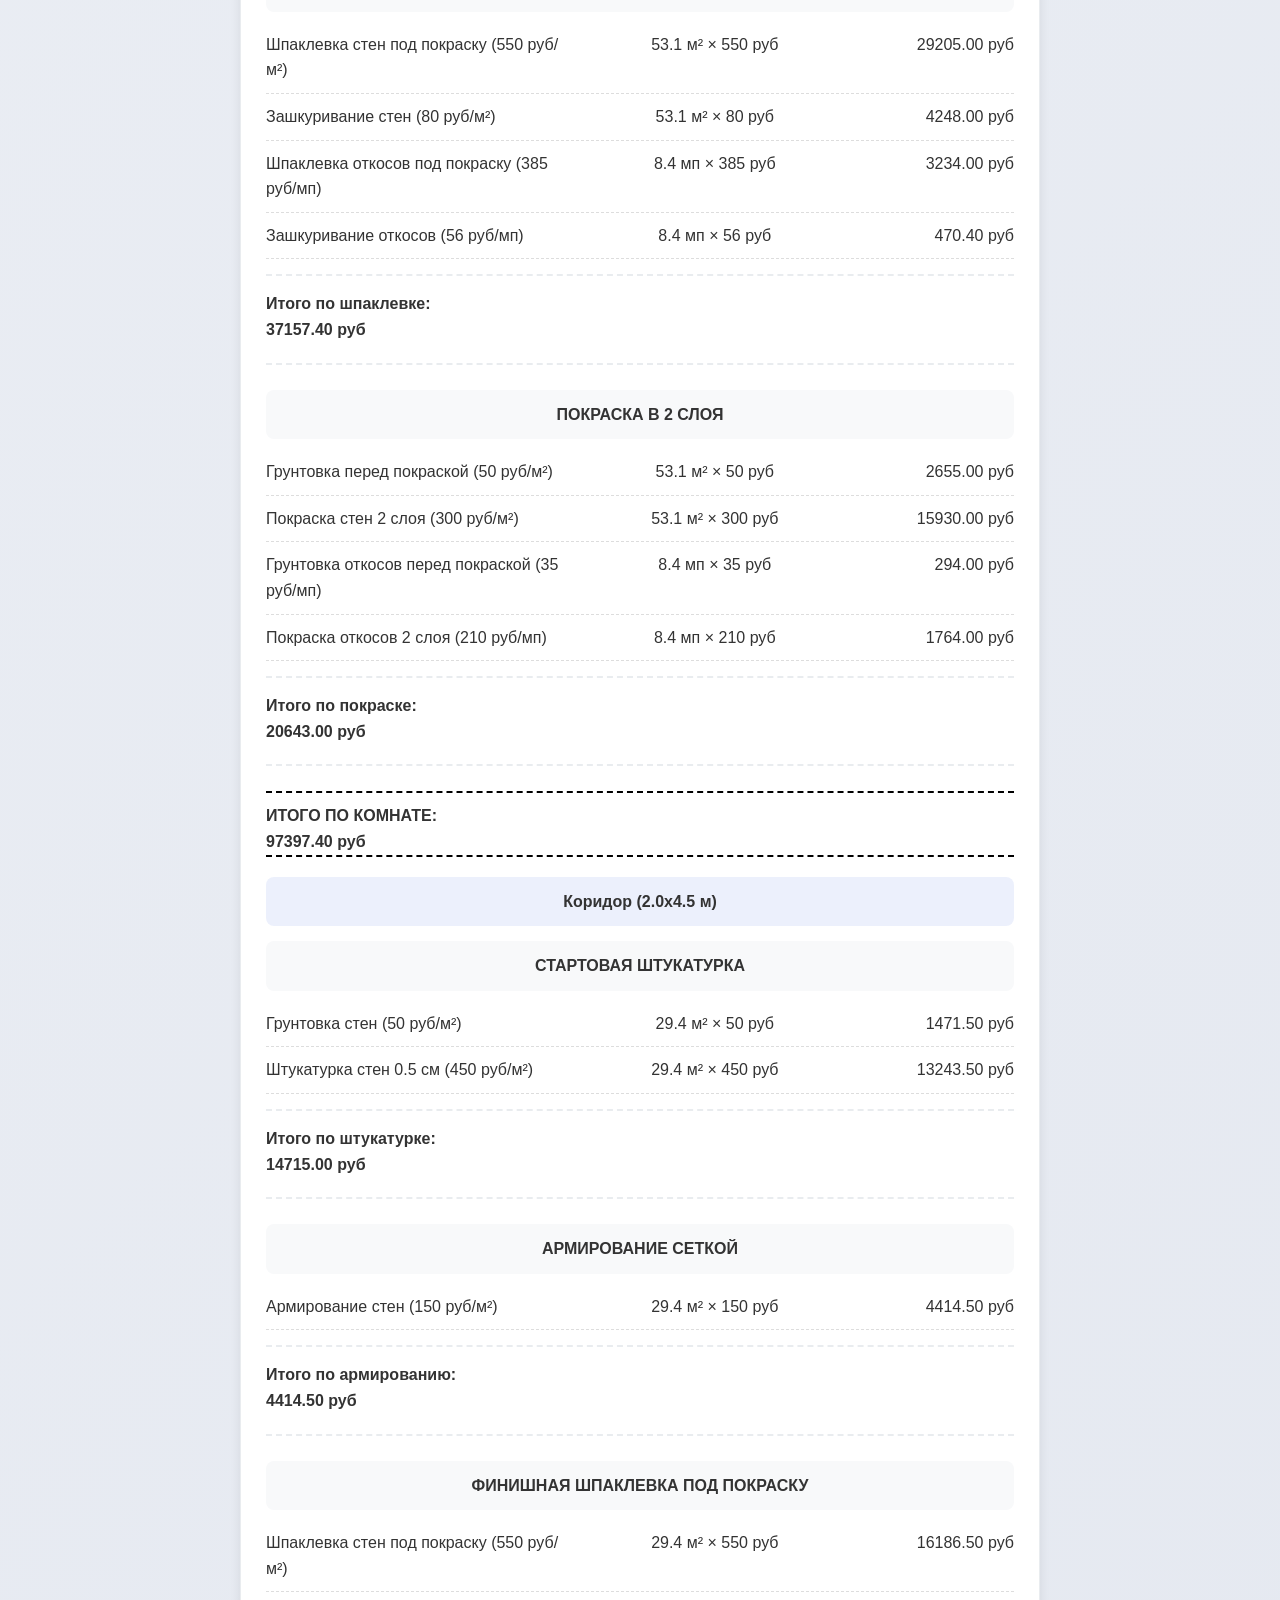
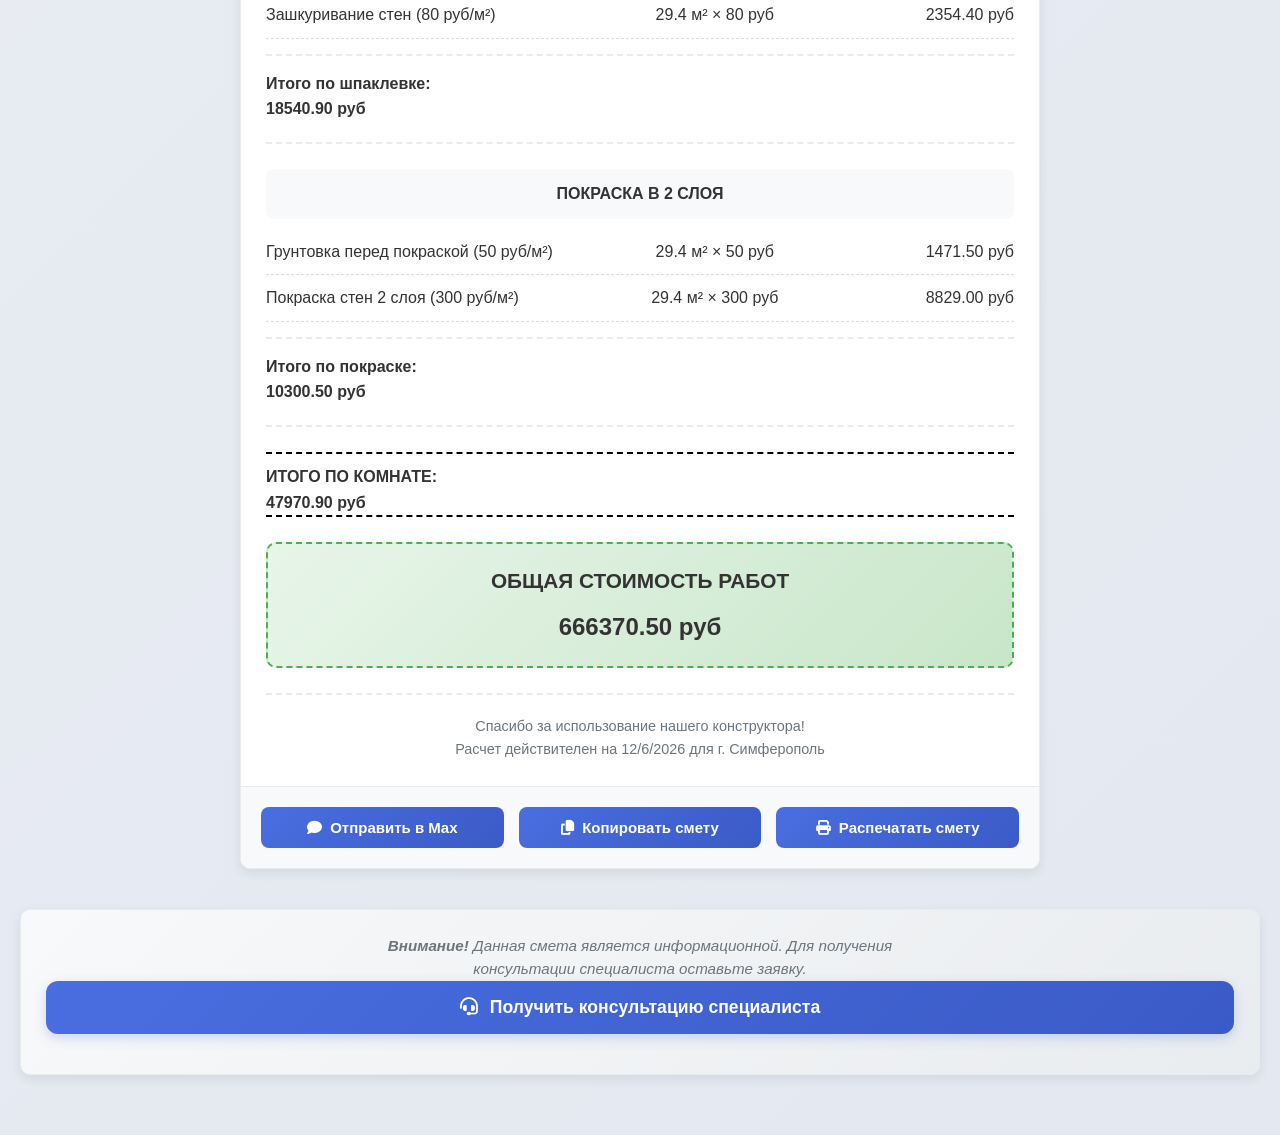
==== commit 95ef42f1: "Add files via upload" ====
--- a/index.html
+++ b/index.html
@@ -2,7 +2,8 @@
 <html lang="ru">
 <head>
     <meta charset="UTF-8">
-    <meta name="viewport" content="width=device-width, initial-scale=1.0">
+    <!-- Современный viewport для 2026 года: разрешаем масштабирование и учитываем вырезы экрана -->
+    <meta name="viewport" content="width=device-width, initial-scale=1.0, viewport-fit=cover">
     <meta name="description" content="Бесплатный онлайн-конструктор планировки помещений и расчёт стоимости ремонта в Симферополе. Создайте план квартиры, дома или офиса с точными размерами и сметой.">
     <title>ПланПомещений - Конструктор помещений и расчет стоимости ремонта в Симферополе</title>
 
@@ -61,7 +62,7 @@
     <link rel="stylesheet" href="https://cdnjs.cloudflare.com/ajax/libs/font-awesome/6.4.0/css/all.min.css">
 </head>
 <body>
-    <!-- Блок для пользователей с отключённым JS и для поисковых роботов -->
+    <!-- Блок для пользователей с отключённым JS -->
     <noscript>
         <div style="padding: 20px; margin: 20px; background: #f8f8f8; border: 2px solid #e53e3e; border-radius: 8px; font-family: sans-serif;">
             <h2>Включите JavaScript для работы конструктора</h2>
@@ -112,7 +113,7 @@
                     <i class="fas fa-drafting-compass"></i> Планировка помещения
                 </div>
                 <div class="panel-content">
-                    <!-- Верхняя панель инструментов (общие действия) -->
+                    <!-- Верхняя панель инструментов -->
                     <div class="editor-toolbar">
                         <!-- Первая строка: Новый проект -->
                         <div class="toolbar-row">
@@ -205,7 +206,7 @@
                     <i class="fas fa-calculator"></i> Свойства и расчеты
                 </div>
                 <div class="panel-content">
-                    <!-- ВЫСОТА ПОТОЛКОВ – вынесена отдельной группой сверху -->
+                    <!-- ВЫСОТА ПОТОЛКОВ -->
                     <div class="tool-group">
                         <h3><i class="fas fa-sliders-h"></i> Параметры проекта</h3>
                         <div class="form-group">
@@ -491,7 +492,7 @@
         <i class="fas fa-arrow-up"></i>
     </button>
 
-    <!-- Скрипты (новый порядок: utils.js сначала) -->
+    <!-- Скрипты -->
     <script src="js/utils.js"></script>
     <script src="js/config.js"></script>
     <script src="js/state.js"></script>
@@ -500,5 +501,6 @@
     <script src="js/elements.js"></script>
     <script src="js/calculator.js"></script>
     <script src="js/ui.js"></script>
+    <script src="js/touch.js"></script>
 </body>
 </html>
--- a/css/responsive.css
+++ b/css/responsive.css
@@ -32,6 +32,7 @@
     color: var(--text-color);
     line-height: 1.6;
     min-height: 100vh;
+    overflow-x: hidden;
 }
 
 .container {
@@ -183,4 +184,755 @@
     background: linear-gradient(135deg, #f85a3a 0%, #e04a2d 100%);
     transform: translateY(-2px);
     box-shadow: 0 6px 16px rgba(255, 126, 95, 0.4);
+}
+
+/* ========== ОСНОВНАЯ РАЗМЕТКА ========== */
+.app-container {
+    display: grid;
+    grid-template-columns: 1fr 380px;
+    gap: 25px;
+    margin-bottom: 40px;
+}
+
+.panel {
+    background: var(--white);
+    border-radius: var(--border-radius);
+    box-shadow: var(--shadow);
+    overflow: hidden;
+    transition: var(--transition);
+}
+
+.panel:hover {
+    box-shadow: var(--shadow-hover);
+}
+
+.panel-header {
+    padding: 20px;
+    background: linear-gradient(135deg, var(--primary-light) 0%, var(--primary-color) 100%);
+    color: var(--white);
+    font-weight: 600;
+    font-size: 1.1rem;
+    display: flex;
+    align-items: center;
+}
+
+.panel-header i {
+    margin-right: 10px;
+    font-size: 1.2rem;
+}
+
+.panel-content {
+    padding: 20px;
+}
+
+.tool-buttons {
+    display: grid;
+    grid-template-columns: 1fr;
+    gap: 12px;
+}
+
+.tool-btn {
+    padding: 15px;
+    background-color: var(--white);
+    color: var(--text-color);
+    border: 1px solid var(--neutral-medium);
+    border-radius: 8px;
+    cursor: pointer;
+    text-align: center;
+    transition: var(--transition);
+    display: flex;
+    flex-direction: column;
+    align-items: center;
+    justify-content: center;
+    font-weight: 500;
+}
+
+.tool-btn:hover {
+    background-color: var(--neutral-light);
+    border-color: var(--primary-light);
+    transform: translateY(-2px);
+}
+
+.tool-btn.active {
+    background: linear-gradient(135deg, var(--primary-light) 0%, var(--primary-color) 100%);
+    color: var(--white);
+    border-color: var(--primary-color);
+    box-shadow: 0 4px 8px rgba(74, 110, 224, 0.3);
+}
+
+.tool-btn i {
+    font-size: 24px;
+    margin-bottom: 8px;
+}
+
+/* Editor Panel */
+.editor-panel {
+    display: flex;
+    flex-direction: column;
+    min-height: 600px;
+}
+
+.editor-toolbar {
+    display: flex;
+    gap: 12px;
+    margin-bottom: 20px;
+    padding-bottom: 20px;
+    border-bottom: 1px solid var(--neutral-medium);
+    flex-wrap: wrap;
+}
+
+.editor-toolbar button {
+    padding: 10px 18px;
+    border-radius: 8px;
+    font-weight: 500;
+    display: flex;
+    align-items: center;
+    gap: 8px;
+    transition: var(--transition);
+}
+
+.editor-container {
+    flex: 1;
+    border: 1px solid var(--neutral-medium);
+    border-radius: 8px;
+    background-color: var(--white);
+    position: relative;
+    overflow: auto;
+    min-height: 500px;
+    display: flex;
+    align-items: center;
+    justify-content: center;
+    margin-bottom: 20px;
+}
+
+#editorCanvas {
+    display: block;
+    cursor: default;
+    max-width: 100%;
+}
+
+.status-bar {
+    display: flex;
+    justify-content: space-between;
+    margin-top: 15px;
+    font-size: 13px;
+    color: var(--text-light);
+    background: var(--neutral-light);
+    padding: 10px 15px;
+    border-radius: 8px;
+}
+
+/* Form Elements */
+.form-group {
+    margin-bottom: 20px;
+}
+
+label {
+    display: block;
+    margin-bottom: 8px;
+    font-weight: 600;
+    color: var(--neutral-dark);
+}
+
+input, select, textarea, button {
+    width: 100%;
+    padding: 12px 15px;
+    border: 1px solid var(--neutral-medium);
+    border-radius: 8px;
+    font-size: 15px;
+    transition: var(--transition);
+}
+
+input:focus, select:focus, textarea:focus {
+    outline: none;
+    border-color: var(--primary-color);
+    box-shadow: 0 0 0 3px rgba(74, 110, 224, 0.1);
+}
+
+button {
+    background: linear-gradient(135deg, var(--primary-light) 0%, var(--primary-color) 100%);
+    color: var(--white);
+    border: none;
+    cursor: pointer;
+    font-weight: 600;
+    display: flex;
+    align-items: center;
+    justify-content: center;
+    gap: 8px;
+}
+
+button:hover:not(:disabled) {
+    background: linear-gradient(135deg, var(--primary-color) 0%, var(--primary-dark) 100%);
+    transform: translateY(-2px);
+    box-shadow: 0 4px 8px rgba(74, 110, 224, 0.3);
+}
+
+button:disabled {
+    background: var(--neutral-medium);
+    color: var(--text-light);
+    cursor: not-allowed;
+    transform: none;
+    box-shadow: none;
+}
+
+.btn-danger {
+    background: linear-gradient(135deg, #ff7e5f 0%, #f85a3a 100%);
+}
+
+.btn-danger:hover:not(:disabled) {
+    background: linear-gradient(135deg, #f85a3a 0%, #e04a2d 100%);
+}
+
+.btn-success {
+    background: linear-gradient(135deg, #28a745 0%, #1e7e34 100%);
+}
+
+.btn-success:hover:not(:disabled) {
+    background: linear-gradient(135deg, #1e7e34 0%, #145523 100%);
+}
+
+/* Element List */
+.element-list {
+    margin-top: 10px;
+    max-height: 220px;
+    overflow-y: auto;
+    border: 1px solid var(--neutral-medium);
+    border-radius: 8px;
+}
+
+.element-item {
+    display: flex;
+    justify-content: space-between;
+    align-items: center;
+    padding: 12px 15px;
+    border-bottom: 1px solid var(--neutral-medium);
+    cursor: pointer;
+    transition: var(--transition);
+}
+
+.element-item:hover {
+    background-color: var(--neutral-light);
+}
+
+.element-item.selected {
+    background-color: rgba(74, 110, 224, 0.1);
+    border-left: 4px solid var(--primary-color);
+}
+
+.delete-btn {
+    background: var(--danger-color);
+    width: auto;
+    padding: 6px 10px;
+    font-size: 12px;
+    border-radius: 6px;
+}
+
+/* Summary Styles */
+.summary {
+    margin-top: 20px;
+    padding: 20px;
+    background-color: var(--neutral-light);
+    border-radius: 8px;
+}
+
+.summary-item {
+    display: flex;
+    justify-content: space-between;
+    margin-bottom: 12px;
+}
+
+.total {
+    font-weight: bold;
+    font-size: 1.1rem;
+    border-top: 1px solid var(--neutral-medium);
+    padding-top: 12px;
+    margin-top: 12px;
+}
+
+/* Checkbox Styles */
+.checkbox-group {
+    display: flex;
+    flex-direction: column;
+    gap: 12px;
+    margin-top: 10px;
+}
+
+.checkbox-item {
+    display: flex;
+    align-items: center;
+    gap: 10px;
+    padding: 10px;
+    border-radius: 8px;
+    transition: var(--transition);
+}
+
+.checkbox-item:hover {
+    background-color: var(--neutral-light);
+}
+
+.checkbox-item input[type="checkbox"] {
+    width: auto;
+    transform: scale(1.2);
+}
+
+.checkbox-item label {
+    margin-bottom: 0;
+    font-weight: normal;
+    cursor: pointer;
+}
+
+/* Receipt Styles */
+.receipt-container {
+    background: white;
+    border-radius: var(--border-radius);
+    box-shadow: var(--shadow);
+    padding: 0;
+    margin-top: 40px;
+    max-width: 800px;
+    margin-left: auto;
+    margin-right: auto;
+    border: 1px solid var(--neutral-medium);
+    overflow: hidden;
+}
+
+.receipt-header {
+    background: linear-gradient(135deg, var(--secondary-color) 0%, var(--primary-color) 100%);
+    color: white;
+    padding: 25px;
+    text-align: center;
+}
+
+.receipt-content {
+    padding: 25px;
+    font-family: 'Courier New', monospace;
+}
+
+.receipt-work-line {
+    display: flex;
+    justify-content: space-between;
+    margin-bottom: 10px;
+}
+
+.receipt-work-details {
+    display: flex;
+    justify-content: space-between;
+    width: 100%;
+}
+
+.receipt-work-name {
+    flex: 2;
+    text-align: left;
+}
+
+.receipt-work-calculation {
+    flex: 2;
+    text-align: center;
+}
+
+.receipt-work-cost {
+    flex: 1;
+    text-align: right;
+}
+
+.receipt-divider {
+    border-bottom: 1px dashed #ddd;
+    margin-bottom: 10px;
+}
+
+.receipt-section {
+    margin-bottom: 25px;
+    padding-bottom: 20px;
+    border-bottom: 2px dashed var(--neutral-medium);
+}
+
+.receipt-section:last-child {
+    border-bottom: none;
+}
+
+.receipt-section-header {
+    font-weight: bold;
+    text-align: center;
+    margin-bottom: 20px;
+    padding: 12px;
+    background-color: var(--neutral-light);
+    border-radius: 8px;
+}
+
+.receipt-room-header {
+    font-weight: bold;
+    margin-bottom: 15px;
+    padding: 12px;
+    background-color: rgba(74, 110, 224, 0.1);
+    border-radius: 8px;
+    text-align: center;
+}
+
+.receipt-subtotal {
+    font-weight: bold;
+    margin-top: 15px;
+    padding-top: 15px;
+    border-top: 2px dashed var(--neutral-medium);
+}
+
+.receipt-total {
+    font-weight: bold;
+    font-size: 1.3rem;
+    text-align: center;
+    margin-top: 25px;
+    padding: 20px;
+    background: linear-gradient(135deg, #e8f5e9 0%, #c8e6c9 100%);
+    border-radius: 10px;
+    border: 2px dashed #4caf50;
+}
+
+.receipt-footer {
+    text-align: center;
+    margin-top: 25px;
+    padding-top: 20px;
+    border-top: 2px dashed var(--neutral-medium);
+    font-size: 0.9em;
+    color: var(--text-light);
+}
+
+.receipt-actions {
+    padding: 20px;
+    background-color: var(--neutral-light);
+    border-top: 1px solid var(--neutral-medium);
+}
+
+.sharing-buttons {
+    display: flex;
+    gap: 15px;
+    justify-content: center;
+    flex-wrap: wrap;
+}
+
+.btn-max, .btn-copy, .btn-print {
+    background: linear-gradient(135deg, var(--primary-color) 0%, var(--primary-dark) 100%);
+    color: white;
+    border: none;
+    padding: 12px 20px;
+    border-radius: 8px;
+    cursor: pointer;
+    font-weight: 600;
+    display: flex;
+    align-items: center;
+    gap: 8px;
+    transition: var(--transition);
+    flex: 1;
+    min-width: 200px;
+    justify-content: center;
+}
+
+/* Modal */
+.modal {
+    display: none;
+    position: fixed;
+    z-index: 1000;
+    left: 0;
+    top: 0;
+    width: 100%;
+    height: 100%;
+    background-color: rgba(0, 0, 0, 0.5);
+    backdrop-filter: blur(5px);
+}
+
+.modal-content {
+    background-color: var(--white);
+    margin: 2% auto;
+    padding: 0;
+    border-radius: var(--border-radius);
+    box-shadow: var(--shadow-hover);
+    width: 90%;
+    max-width: 600px;
+    max-height: 90vh;
+    overflow-y: auto;
+    animation: modalSlideIn 0.3s ease-out;
+}
+
+@keyframes modalSlideIn {
+    from {
+        opacity: 0;
+        transform: translateY(-50px);
+    }
+    to {
+        opacity: 1;
+        transform: translateY(0);
+    }
+}
+
+.modal-header {
+    background: linear-gradient(135deg, var(--secondary-color) 0%, var(--primary-color) 100%);
+    color: white;
+    padding: 25px;
+    border-radius: var(--border-radius) var(--border-radius) 0 0;
+    position: relative;
+}
+
+.close-modal {
+    position: absolute;
+    right: 20px;
+    top: 20px;
+    font-size: 28px;
+    font-weight: bold;
+    background: none;
+    border: none;
+    color: white;
+    cursor: pointer;
+    width: auto;
+    padding: 5px 10px;
+}
+
+.close-modal:hover {
+    color: var(--accent-light);
+    background: none;
+    transform: none;
+    box-shadow: none;
+}
+
+.modal-body {
+    padding: 30px;
+}
+
+.info-notice {
+    background: #e7f3ff;
+    border-left: 4px solid var(--primary-color);
+    padding: 15px;
+    margin-bottom: 25px;
+    border-radius: 4px;
+    display: flex;
+    align-items: flex-start;
+    gap: 10px;
+}
+
+.info-notice i {
+    color: var(--primary-color);
+    font-size: 1.2rem;
+    margin-top: 2px;
+}
+
+.info-notice p {
+    margin: 0;
+    color: var(--neutral-dark);
+    font-size: 0.95rem;
+}
+
+.form-actions {
+    margin-top: 30px;
+    text-align: center;
+}
+
+.btn-submit {
+    background: linear-gradient(135deg, #00b894 0%, #00a085 100%);
+    color: white;
+    border: none;
+    padding: 15px 30px;
+    border-radius: 8px;
+    cursor: pointer;
+    font-weight: 600;
+    font-size: 1.1rem;
+    display: inline-flex;
+    align-items: center;
+    gap: 10px;
+    transition: var(--transition);
+    box-shadow: 0 4px 15px rgba(0, 184, 148, 0.3);
+}
+
+.btn-submit:hover:not(:disabled) {
+    background: linear-gradient(135deg, #00a085 0%, #008b74 100%);
+    transform: translateY(-2px);
+    box-shadow: 0 6px 20px rgba(0, 184, 148, 0.4);
+}
+
+.notification {
+    position: fixed;
+    bottom: 20px;
+    right: 20px;
+    background: var(--success-color);
+    color: white;
+    padding: 15px 25px;
+    border-radius: 8px;
+    box-shadow: var(--shadow);
+    display: flex;
+    align-items: center;
+    gap: 10px;
+    z-index: 1000;
+    transform: translateY(100px);
+    opacity: 0;
+    transition: var(--transition);
+}
+
+.notification.show {
+    transform: translateY(0);
+    opacity: 1;
+}
+
+.scroll-to-top {
+    position: fixed;
+    bottom: 30px;
+    right: 30px;
+    width: 50px;
+    height: 50px;
+    background: linear-gradient(135deg, var(--primary-color) 0%, var(--primary-dark) 100%);
+    color: white;
+    border: none;
+    border-radius: 50%;
+    cursor: pointer;
+    display: flex;
+    align-items: center;
+    justify-content: center;
+    font-size: 20px;
+    box-shadow: var(--shadow);
+    opacity: 0;
+    visibility: hidden;
+    transition: var(--transition);
+    z-index: 999;
+}
+
+.scroll-to-top.show {
+    opacity: 1;
+    visibility: visible;
+}
+
+.scroll-to-top:hover {
+    background: linear-gradient(135deg, var(--primary-dark) 0%, #2a4bb5 100%);
+    transform: translateY(-3px);
+    box-shadow: var(--shadow-hover);
+}
+
+/* ========== МОБИЛЬНЫЕ УЛУЧШЕНИЯ (до 768px) ========== */
+@media (max-width: 768px) {
+    /* Одна колонка вместо двух */
+    .app-container {
+        grid-template-columns: 1fr !important;
+        gap: 15px;
+    }
+
+    /* Холст: удобная высота */
+    .editor-container {
+        min-height: 380px !important;
+        height: 45vh;
+        margin-bottom: 15px;
+    }
+
+    /* Крупные кнопки инструментов */
+    .toolbar-btn {
+        width: 52px !important;
+        height: 52px !important;
+        font-size: 22px !important;
+    }
+
+    /* Поля ввода и кнопки — крупнее */
+    input, select, textarea, button {
+        padding: 14px 16px;
+        font-size: 16px;
+        min-height: 48px;
+    }
+
+    /* Чекбоксы */
+    .checkbox-item input[type="checkbox"] {
+        width: 24px;
+        height: 24px;
+    }
+
+    .checkbox-item label {
+        font-size: 16px;
+    }
+
+    /* Элементы списка */
+    .element-item {
+        padding: 14px 16px;
+        min-height: 56px;
+        font-size: 15px;
+    }
+
+    .delete-btn {
+        padding: 10px 14px;
+        font-size: 14px;
+    }
+
+    /* Шапка сайта */
+    .header-container {
+        flex-direction: column;
+        text-align: center;
+        gap: 15px;
+    }
+
+    .logo h1 {
+        font-size: 1.6rem;
+    }
+
+    .logo-icon {
+        width: 55px;
+        height: 55px;
+        font-size: 2rem;
+    }
+
+    .contact-buttons {
+        flex-direction: column;
+        width: 100%;
+    }
+
+    .contact-btn {
+        width: 100%;
+        justify-content: center;
+        font-size: 15px;
+    }
+
+    /* Смета */
+    .receipt-content {
+        font-size: 13px;
+        padding: 15px;
+    }
+
+    .sharing-buttons {
+        flex-direction: column;
+        gap: 12px;
+    }
+
+    .btn-max, .btn-copy, .btn-print {
+        min-width: 100%;
+    }
+}
+
+/* ========== ДЕСКТОПНАЯ ВЕРСИЯ (исправление высоты холста) ========== */
+@media (min-width: 769px) {
+    .editor-container {
+        min-height: 1000px !important;
+    }
+}
+/* ========== СТИЛИ ДЛЯ ПЕЧАТИ ========== */
+@media print {
+    body * { visibility: hidden; }
+    header, .receipt-container, .feedback-section,
+    header *, .receipt-container *, .feedback-section * {
+        visibility: visible;
+    }
+    .app-container, .panel, canvas, .toolbar, .controls, .modal, .notification,
+    .receipt-actions, .sharing-buttons, .btn-max, .btn-copy, .btn-print, .btn-feedback,
+    #loadProjectInput, #scrollToTopBtn {
+        display: none !important;
+    }
+    header, .receipt-container, .feedback-section {
+        position: static;
+        margin: 0;
+        padding: 10px;
+        background: white !important;
+        color: black !important;
+        box-shadow: none;
+        border: none;
+    }
+    .receipt-content {
+        font-size: 10pt;
+        line-height: 1.4;
+    }
+    body {
+        background: white;
+        color: black;
+        margin: 0;
+        padding: 10mm;
+    }
+    @page {
+        margin: 1.5cm;
+    }
 }
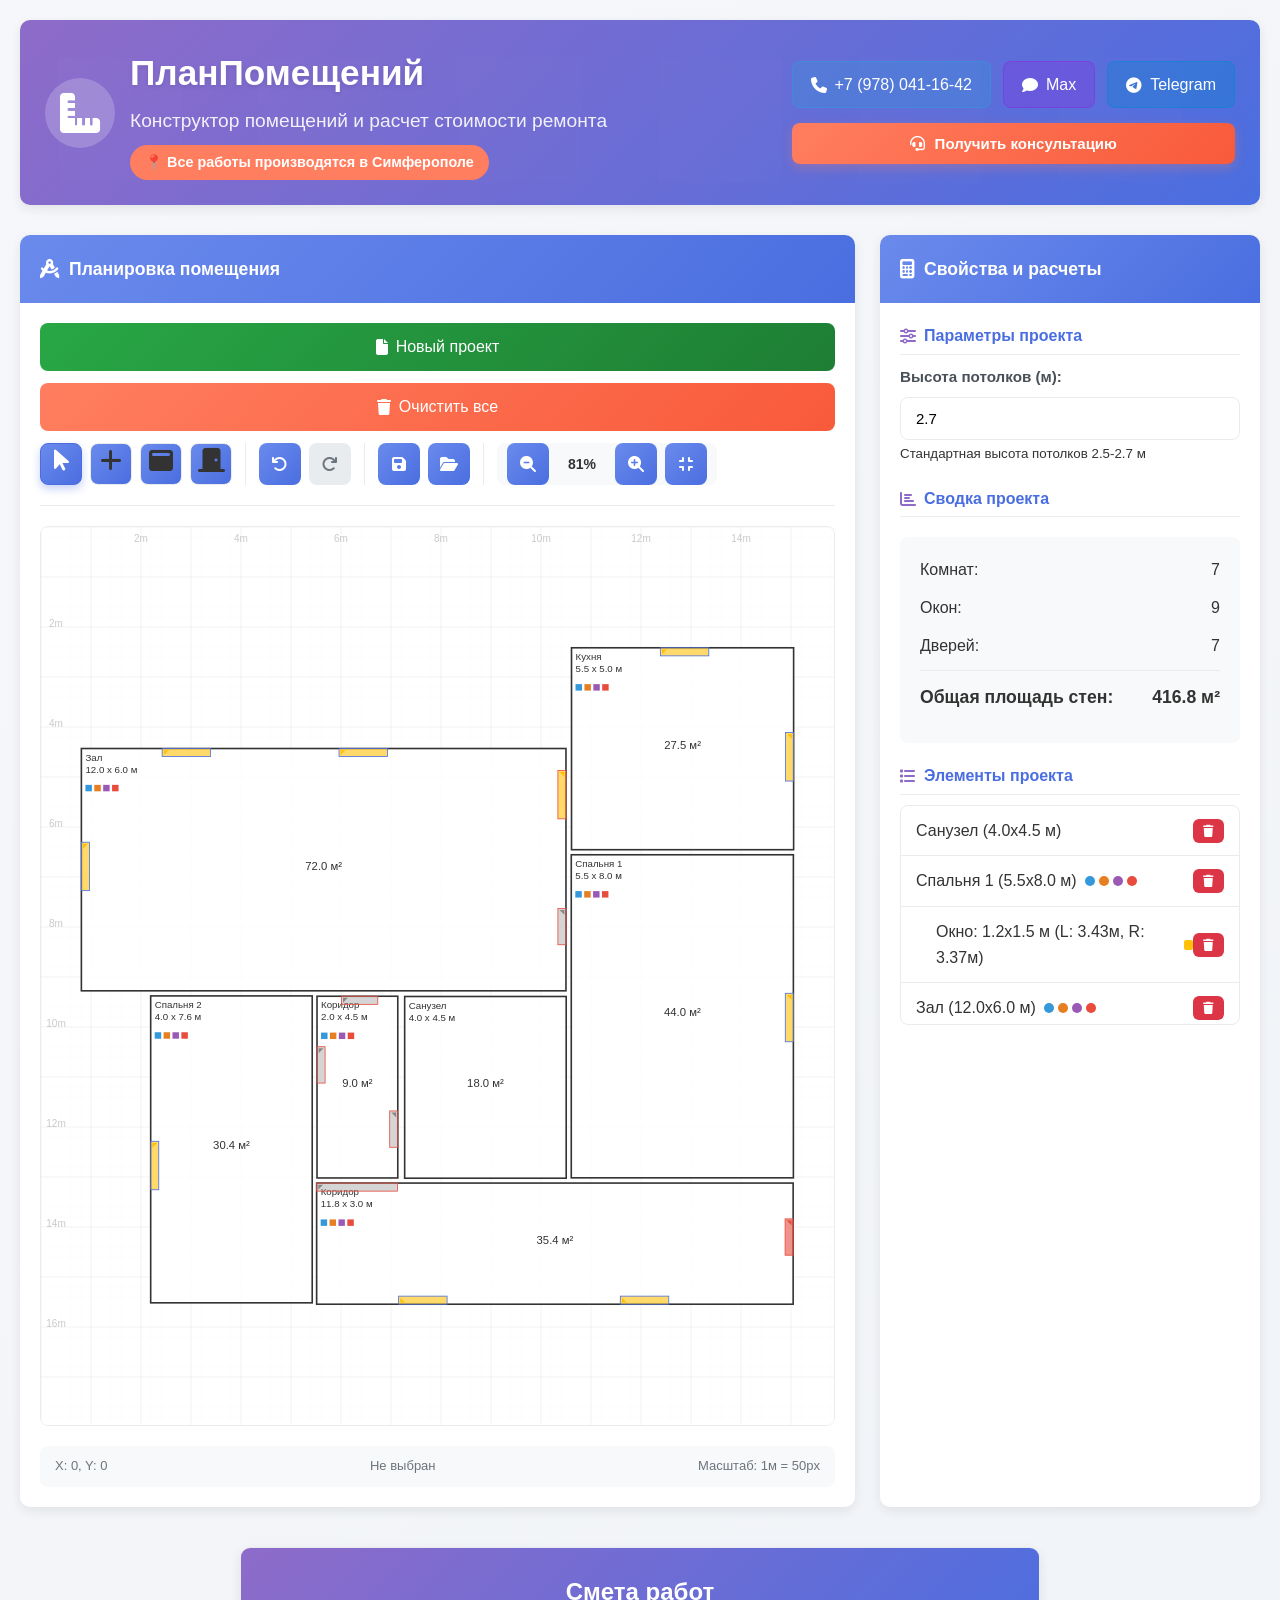
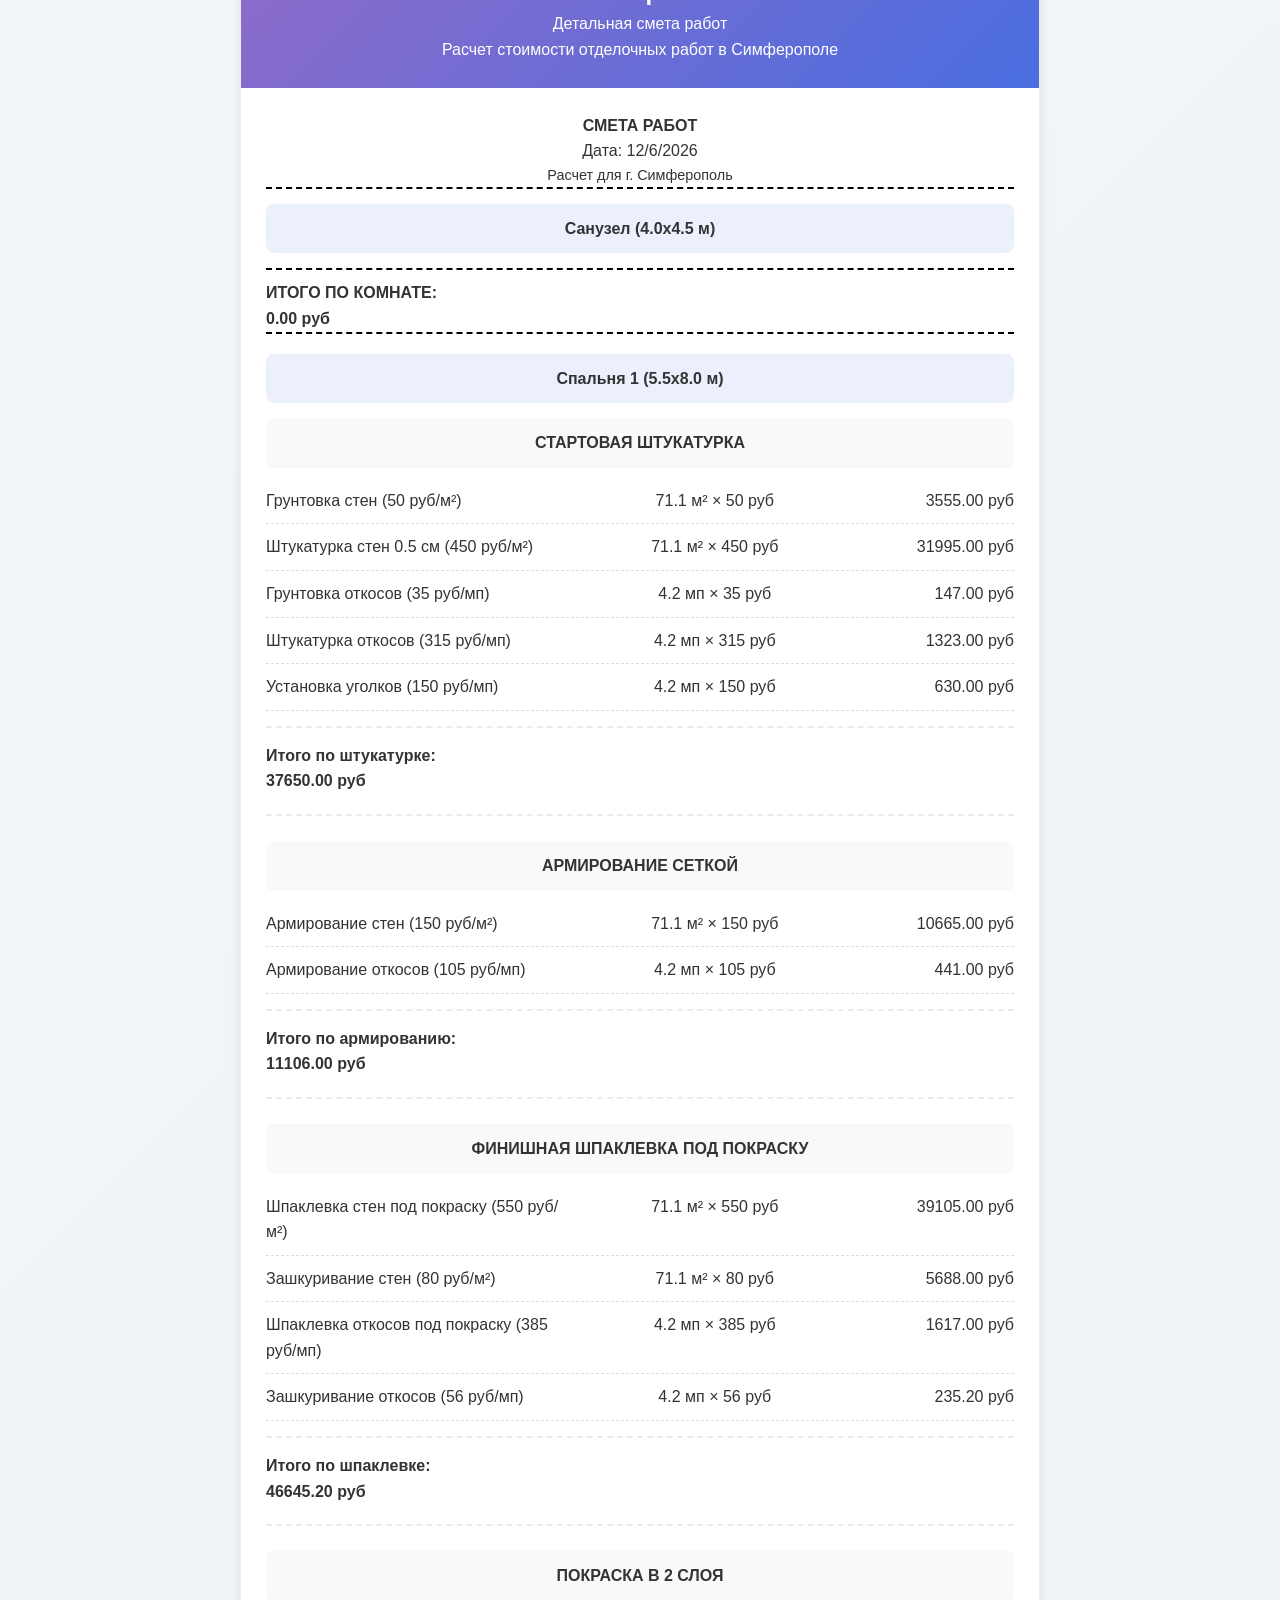
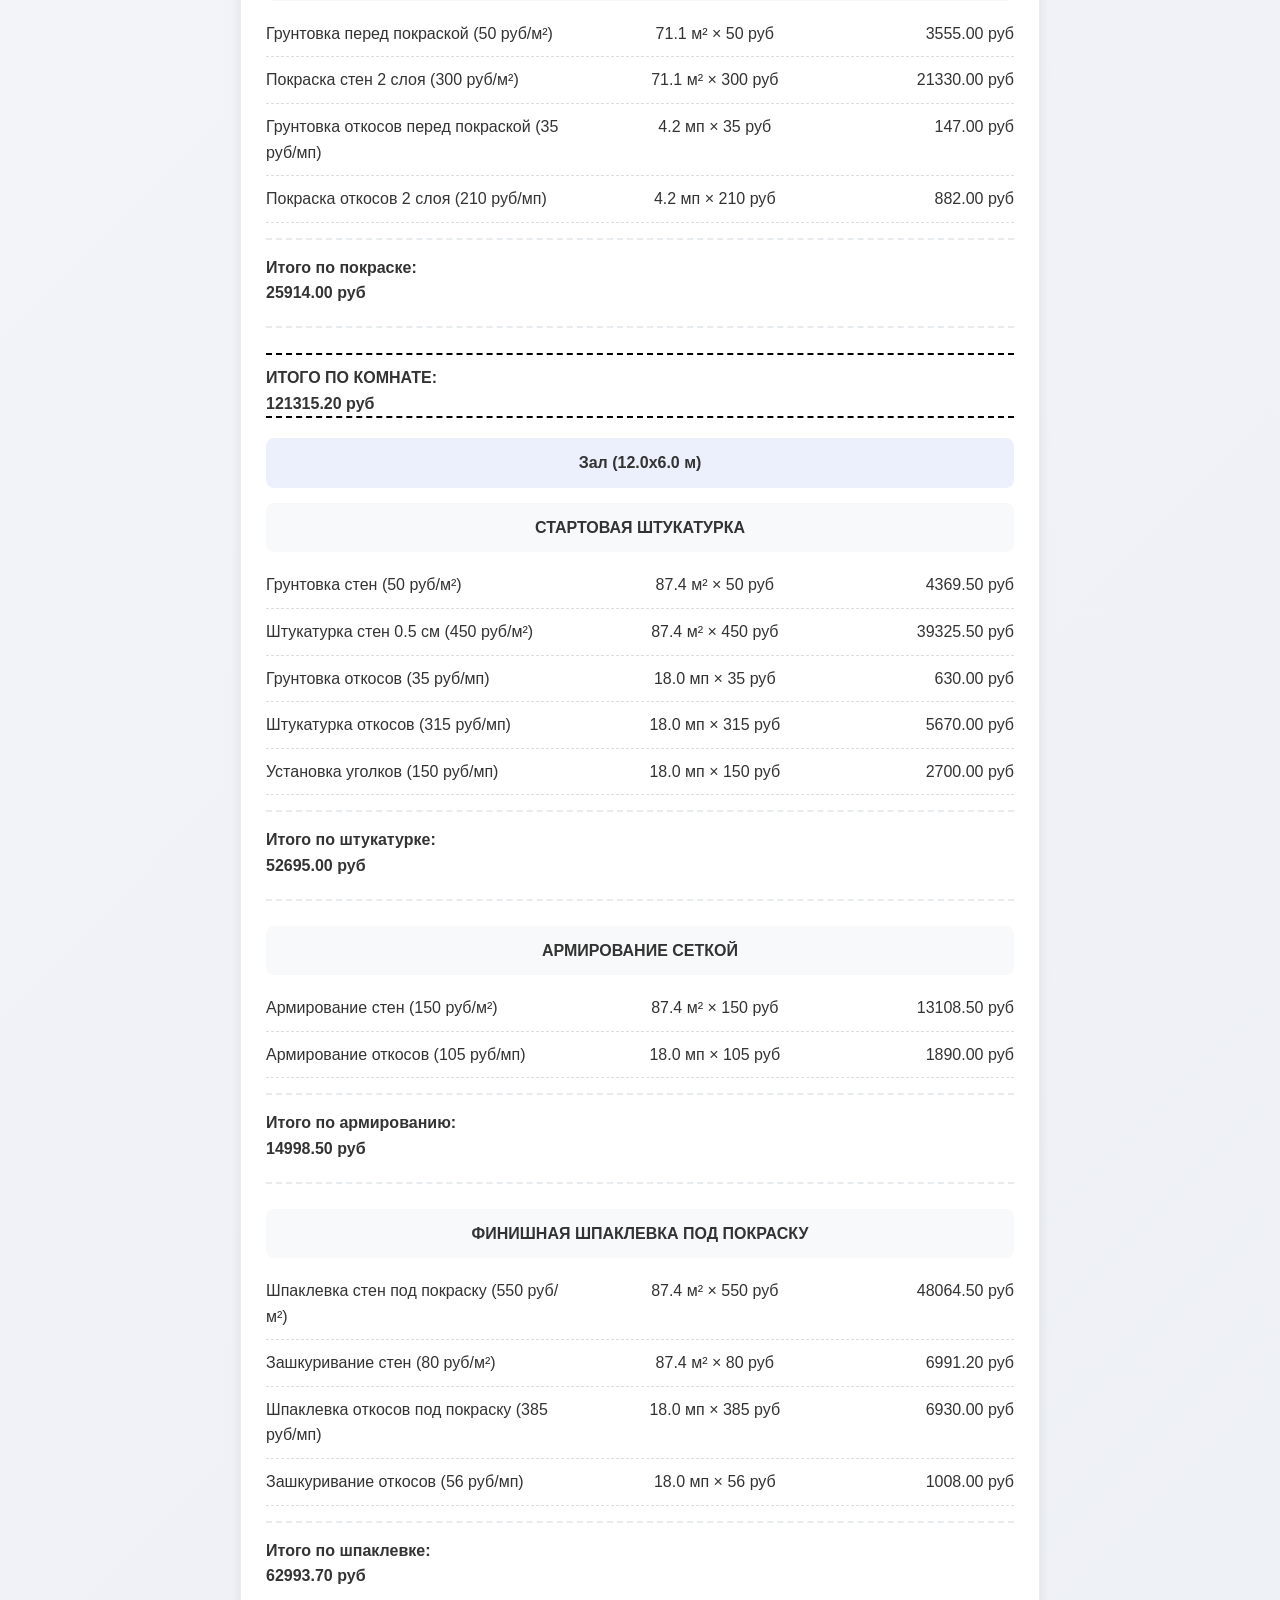
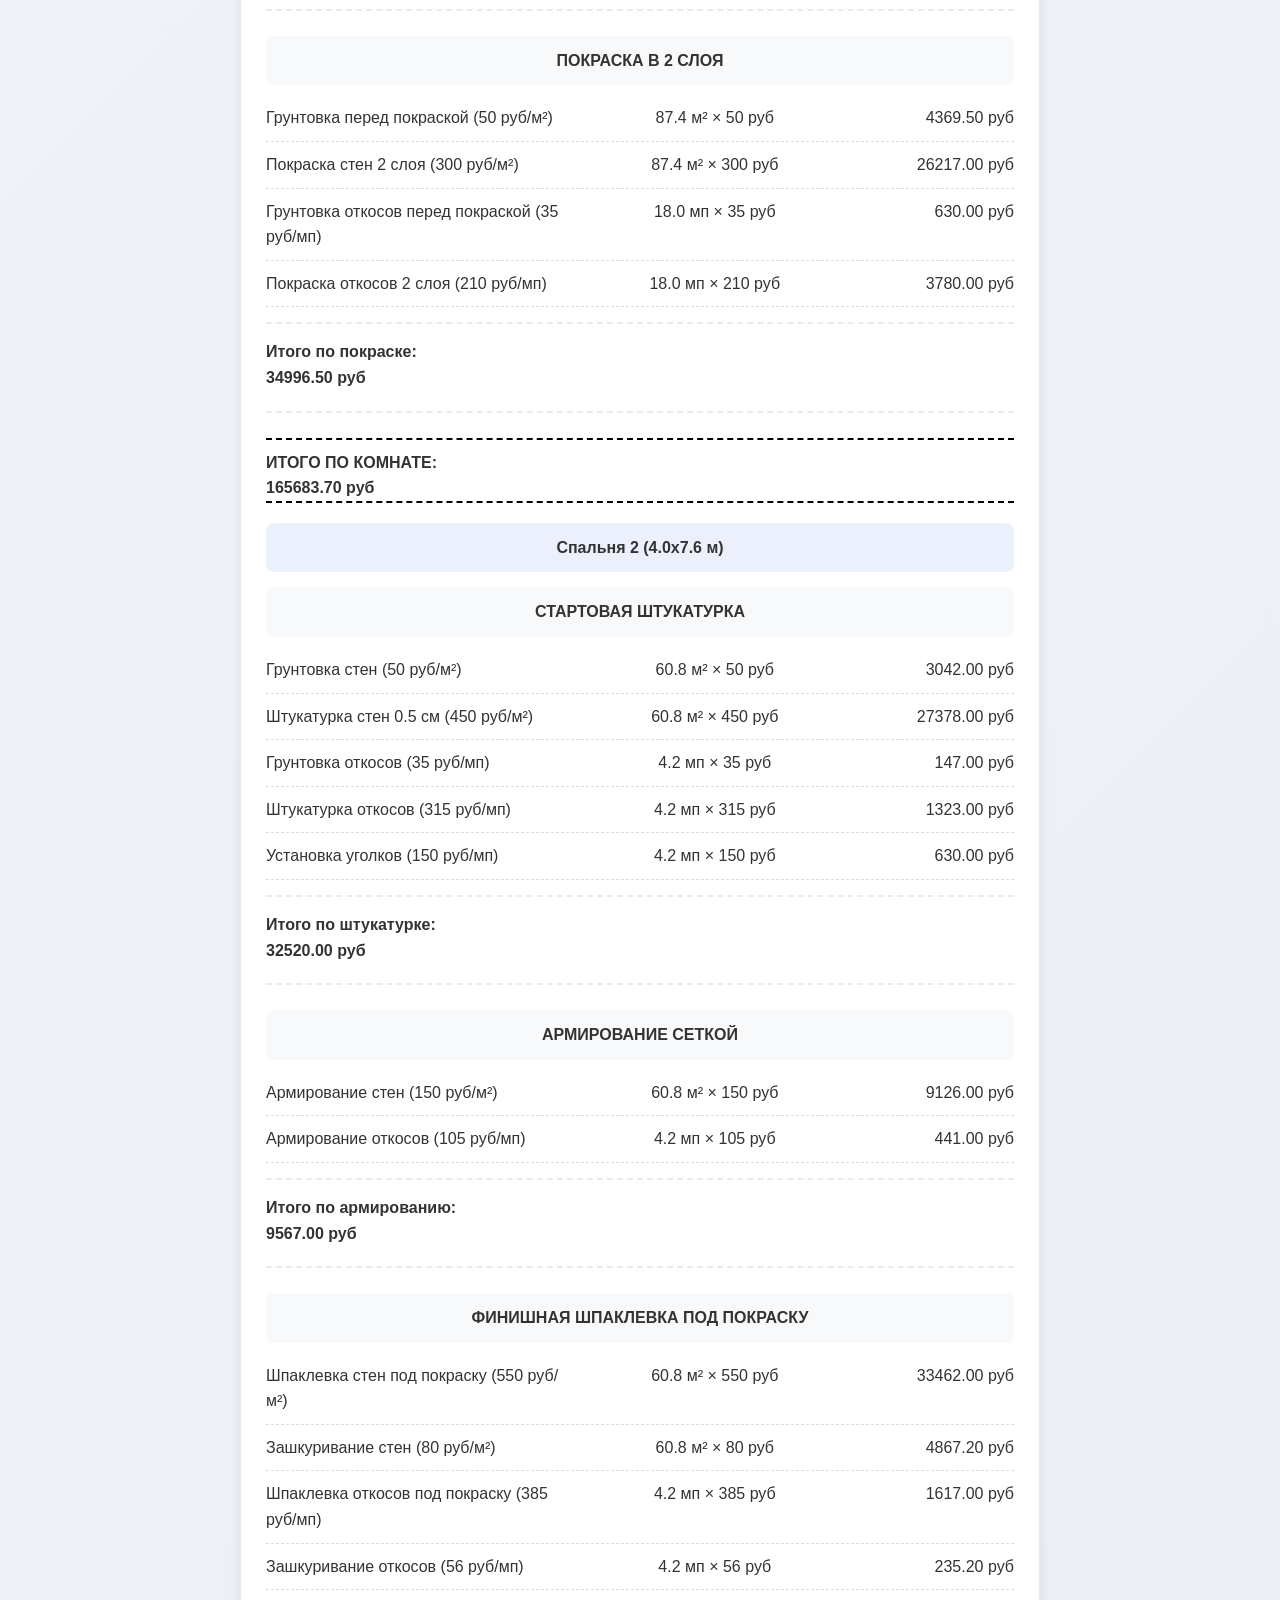
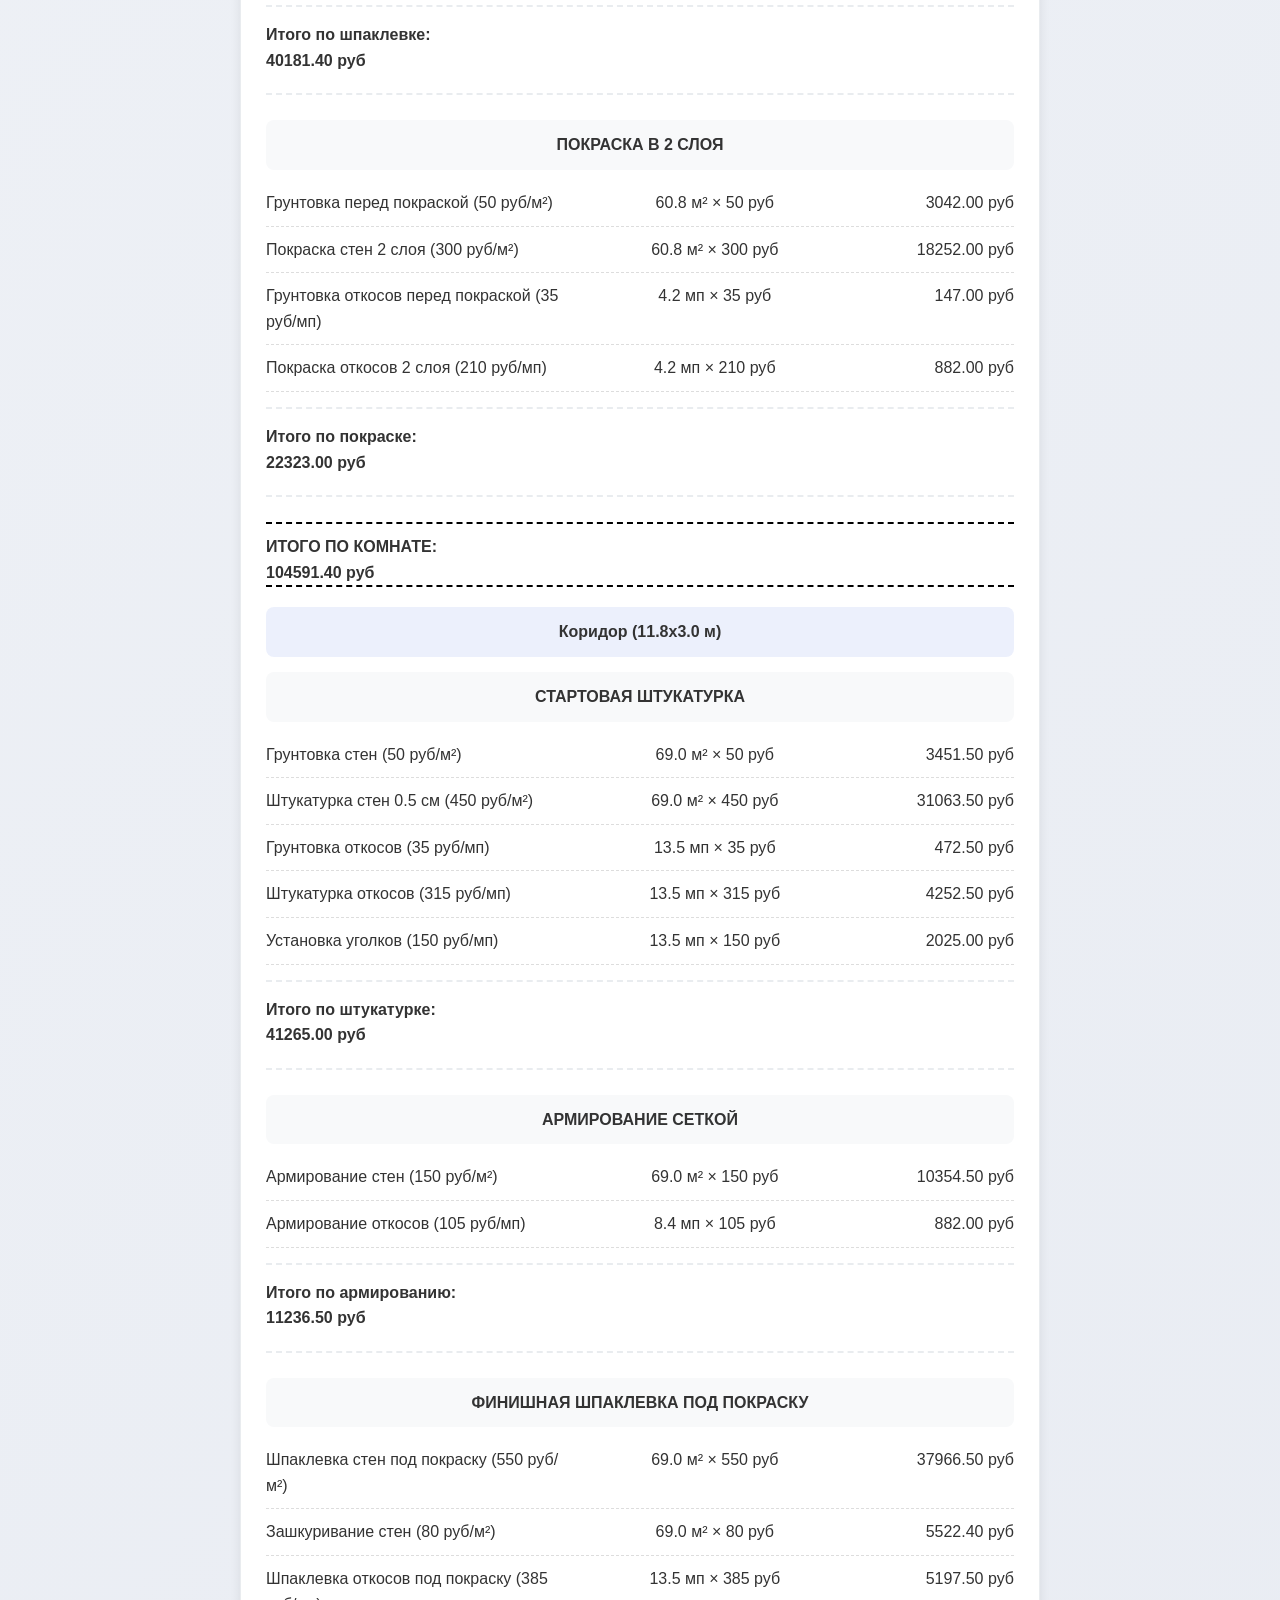
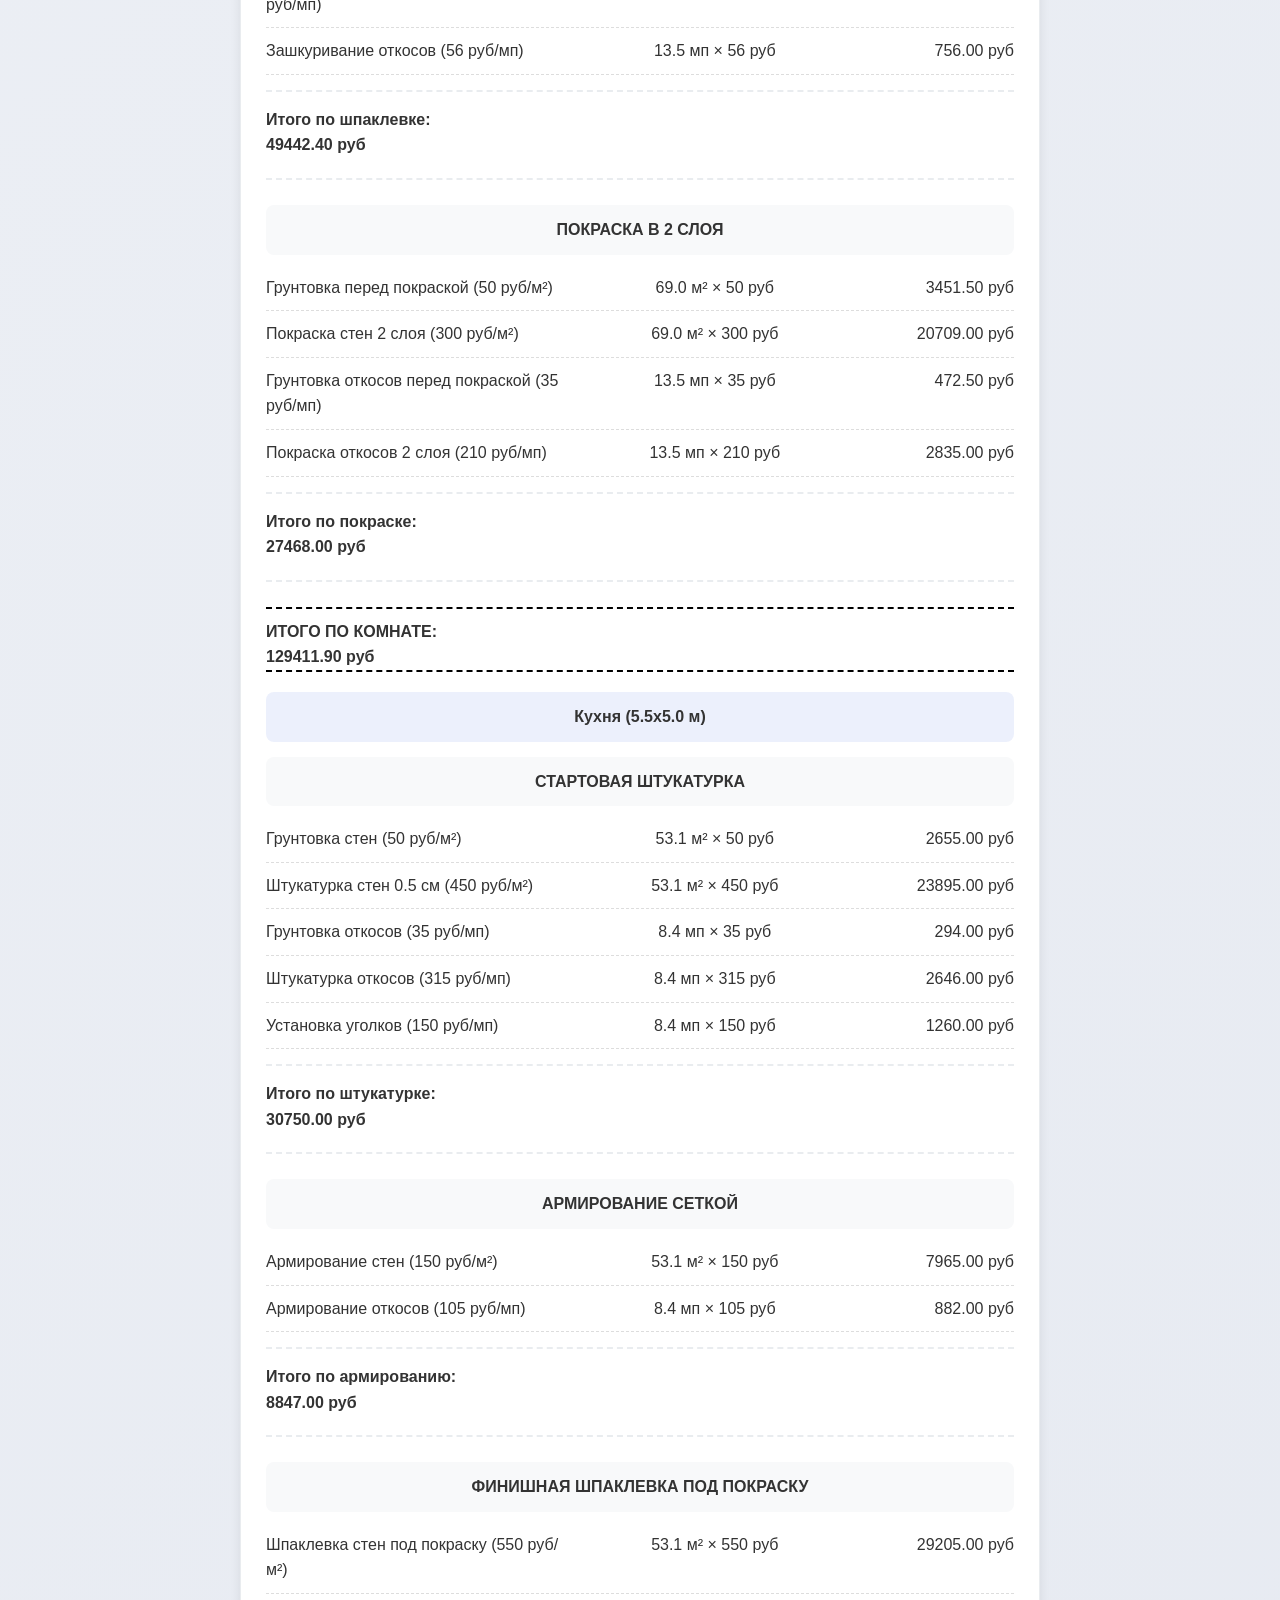
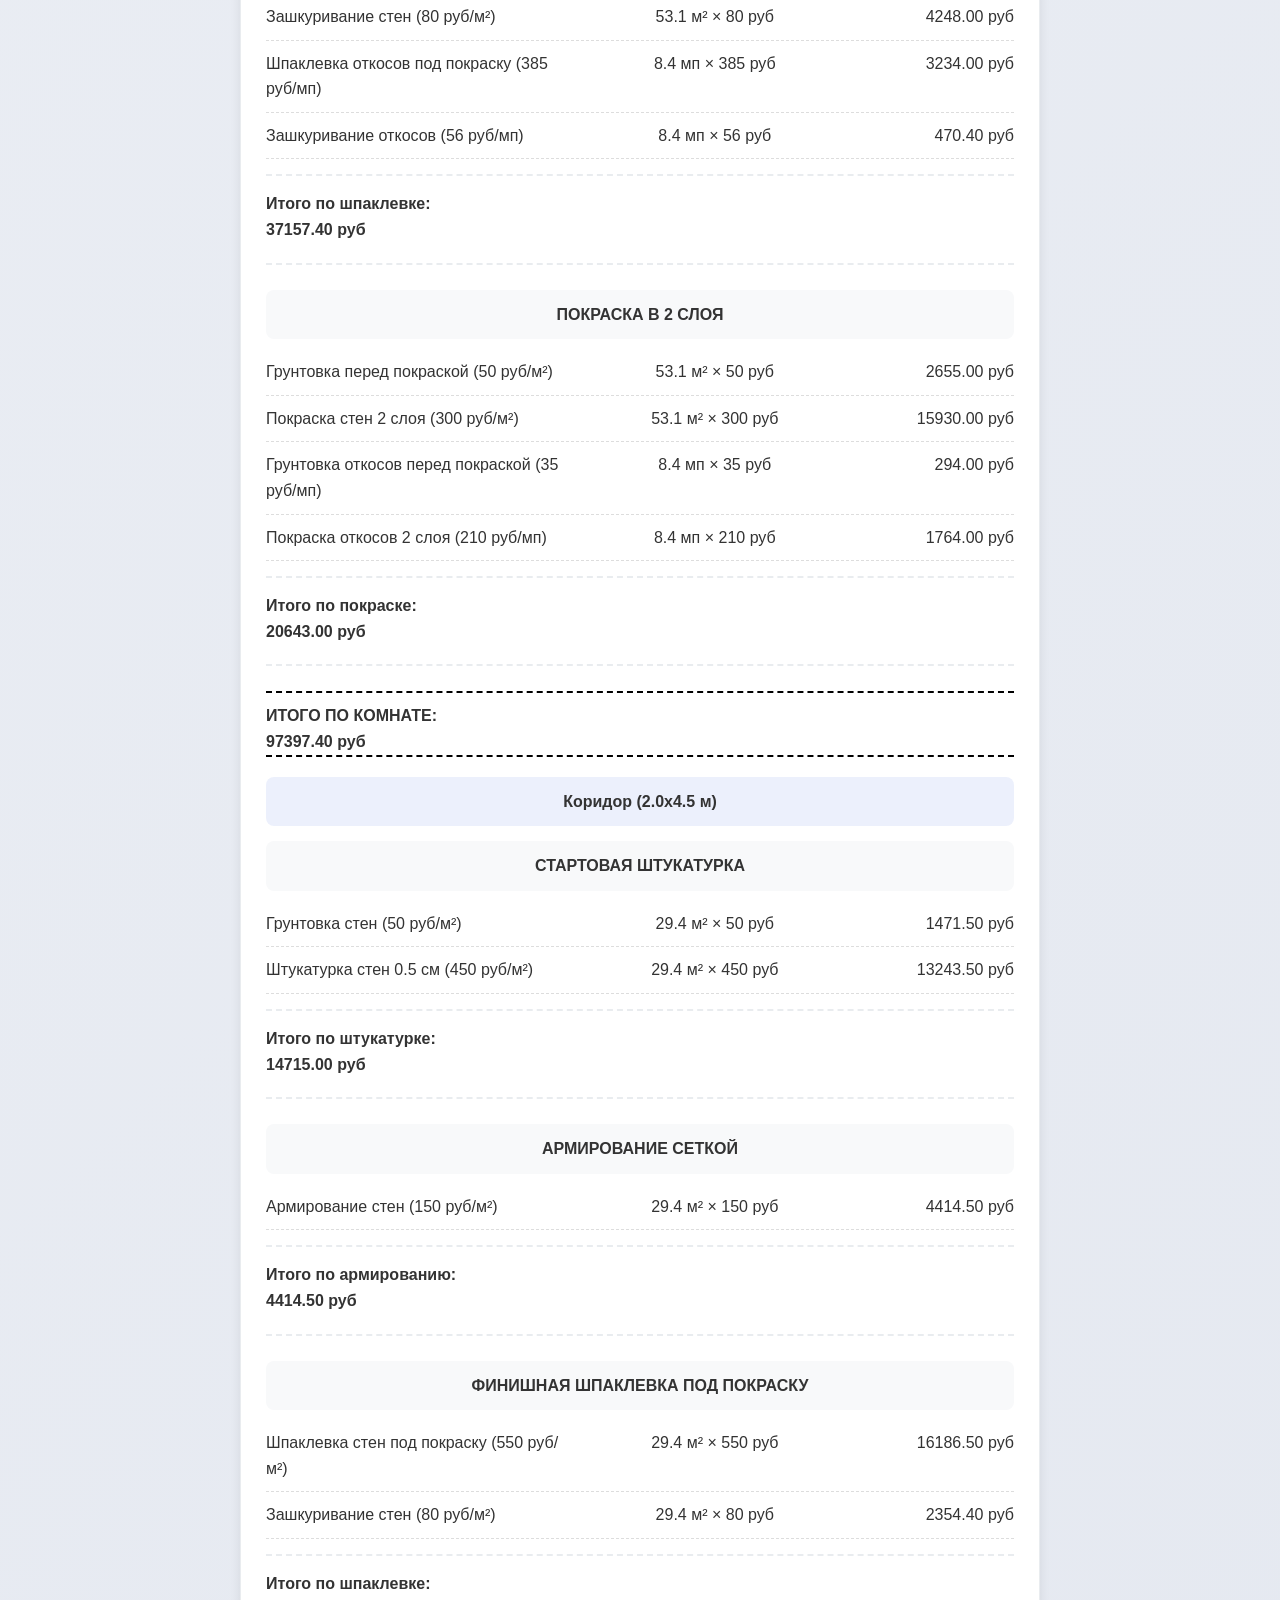
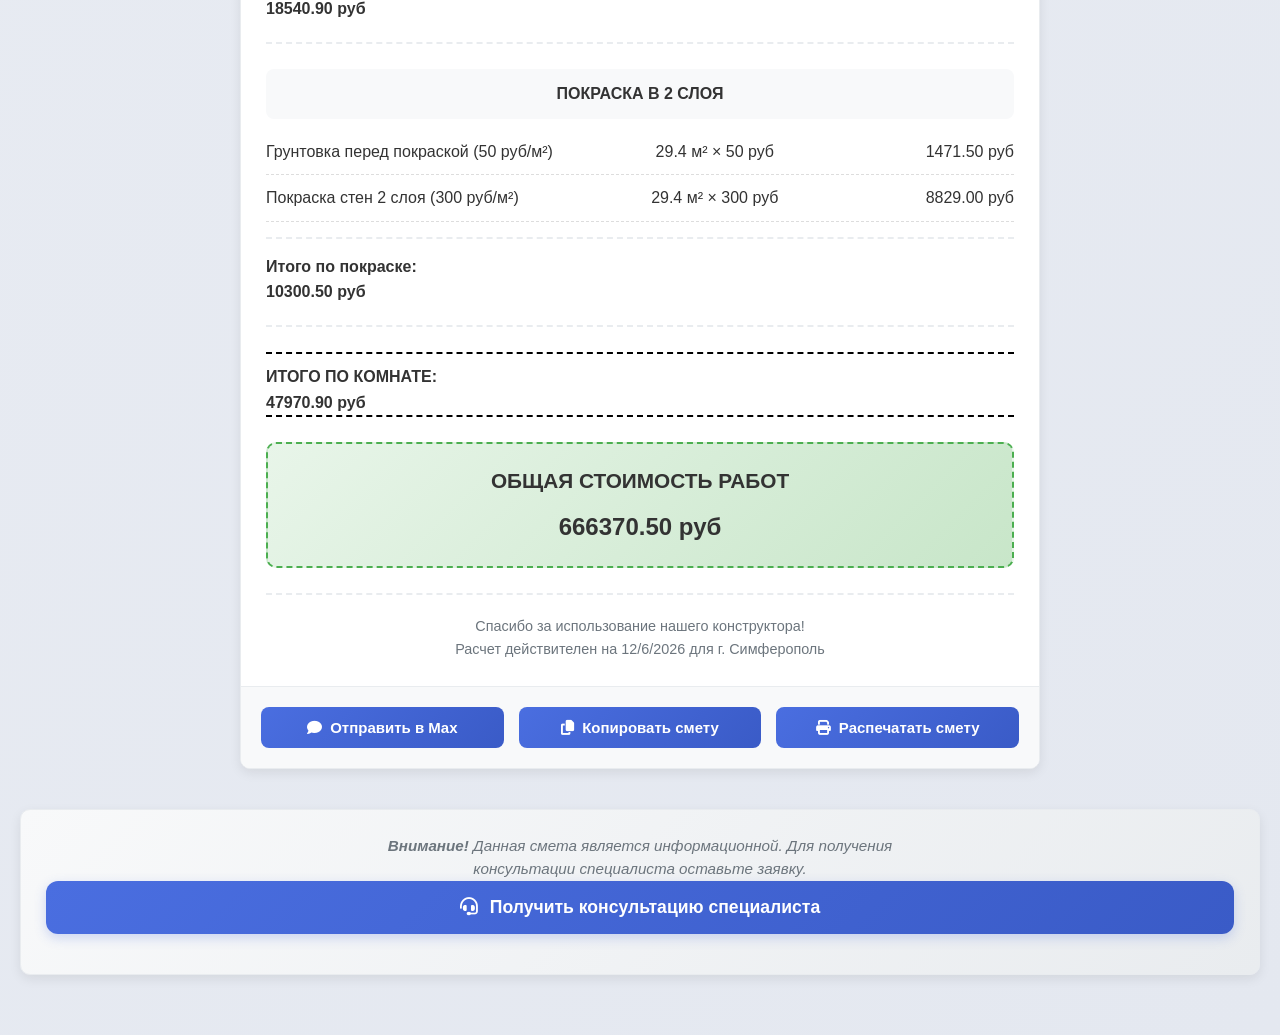
==== commit dcdad5c2: "Add files via upload" ====
--- a/index.html
+++ b/index.html
@@ -494,7 +494,6 @@
 
     <!-- Скрипты -->
     <script src="js/utils.js"></script>
-    <script src="js/config.js"></script>
     <script src="js/state.js"></script>
     <script src="js/app.js"></script>
     <script src="js/canvas.js"></script>
--- a/css/style.css
+++ b/css/style.css
@@ -354,7 +354,7 @@
     position: relative;
     overflow: auto;
     box-shadow: inset 0 2px 4px rgba(0, 0, 0, 0.05);
-    min-height: 1000px;
+    min-height: 900px;
     display: flex;
     align-items: center;
     justify-content: center;
--- a/css/responsive.css
+++ b/css/responsive.css
@@ -898,7 +898,7 @@
 /* ========== ДЕСКТОПНАЯ ВЕРСИЯ (исправление высоты холста) ========== */
 @media (min-width: 769px) {
     .editor-container {
-        min-height: 1000px !important;
+        min-height: 900px !important;
     }
 }
 /* ========== СТИЛИ ДЛЯ ПЕЧАТИ ========== */
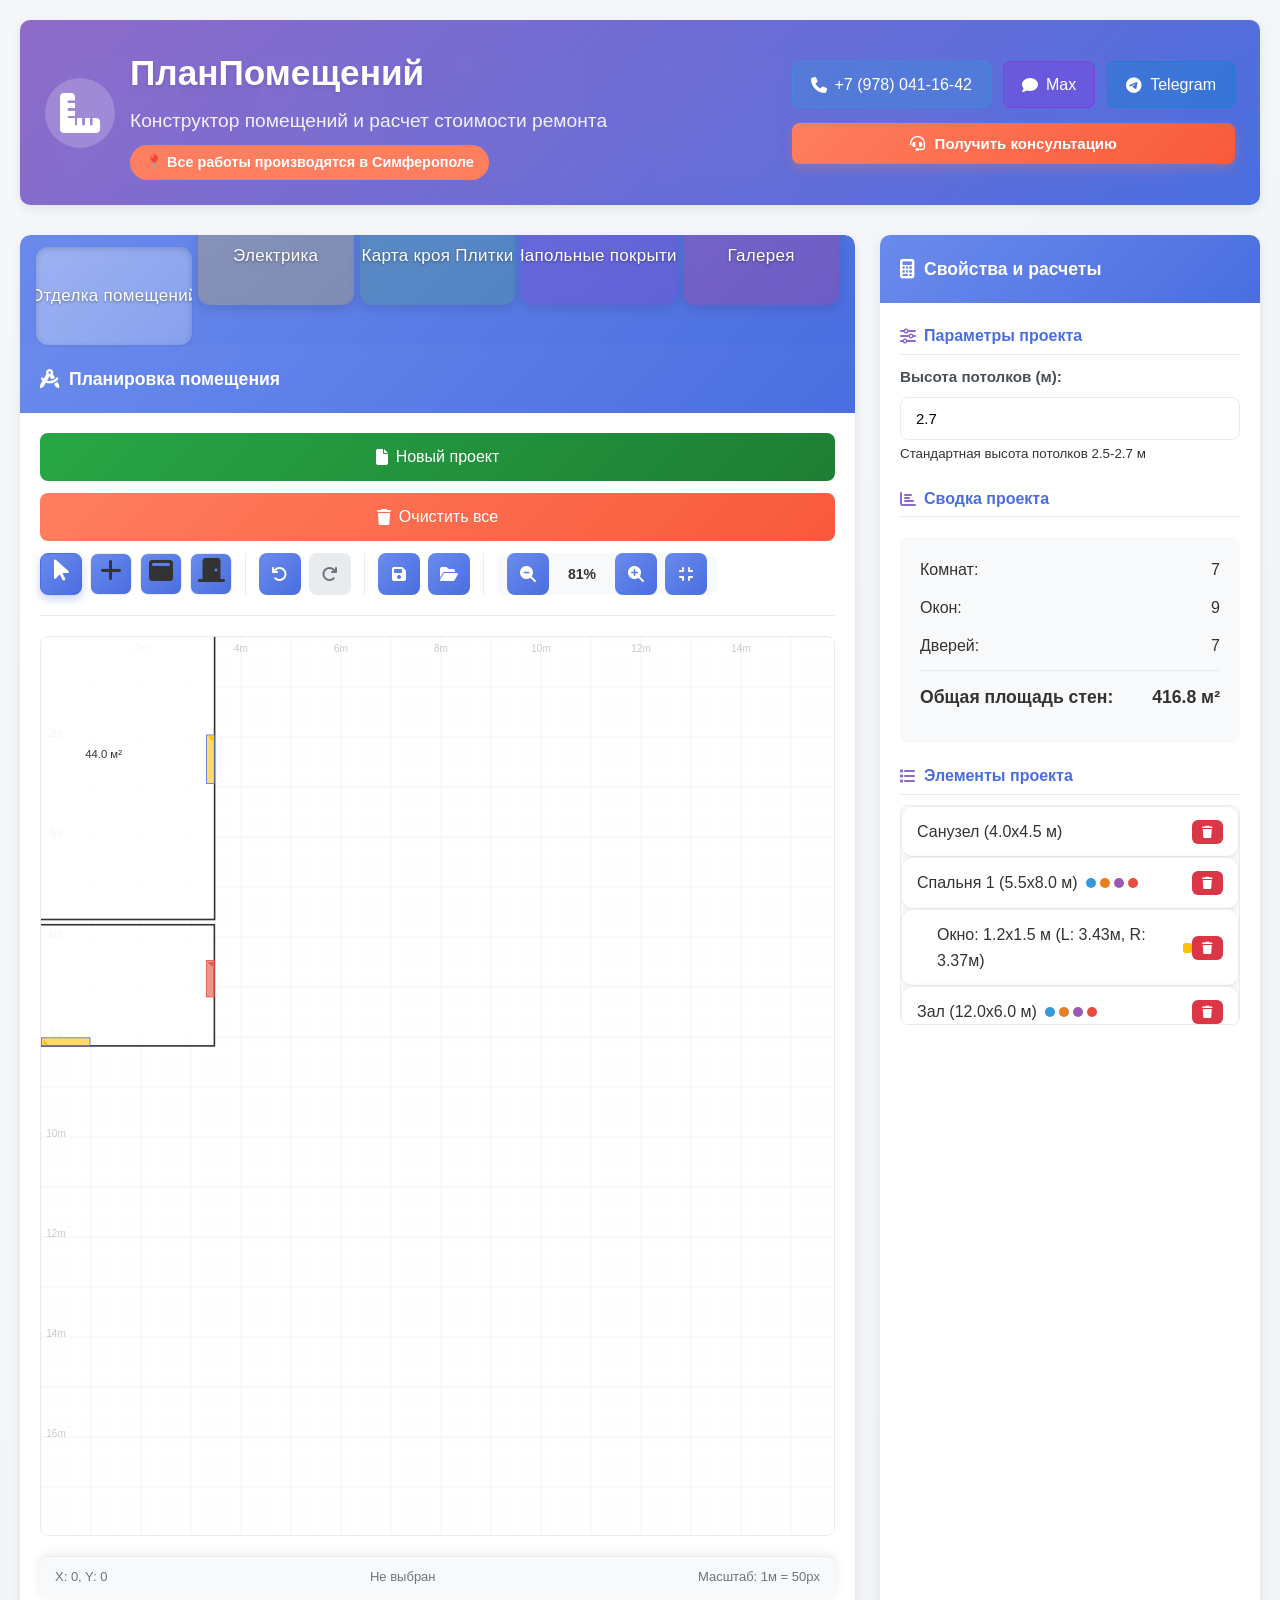
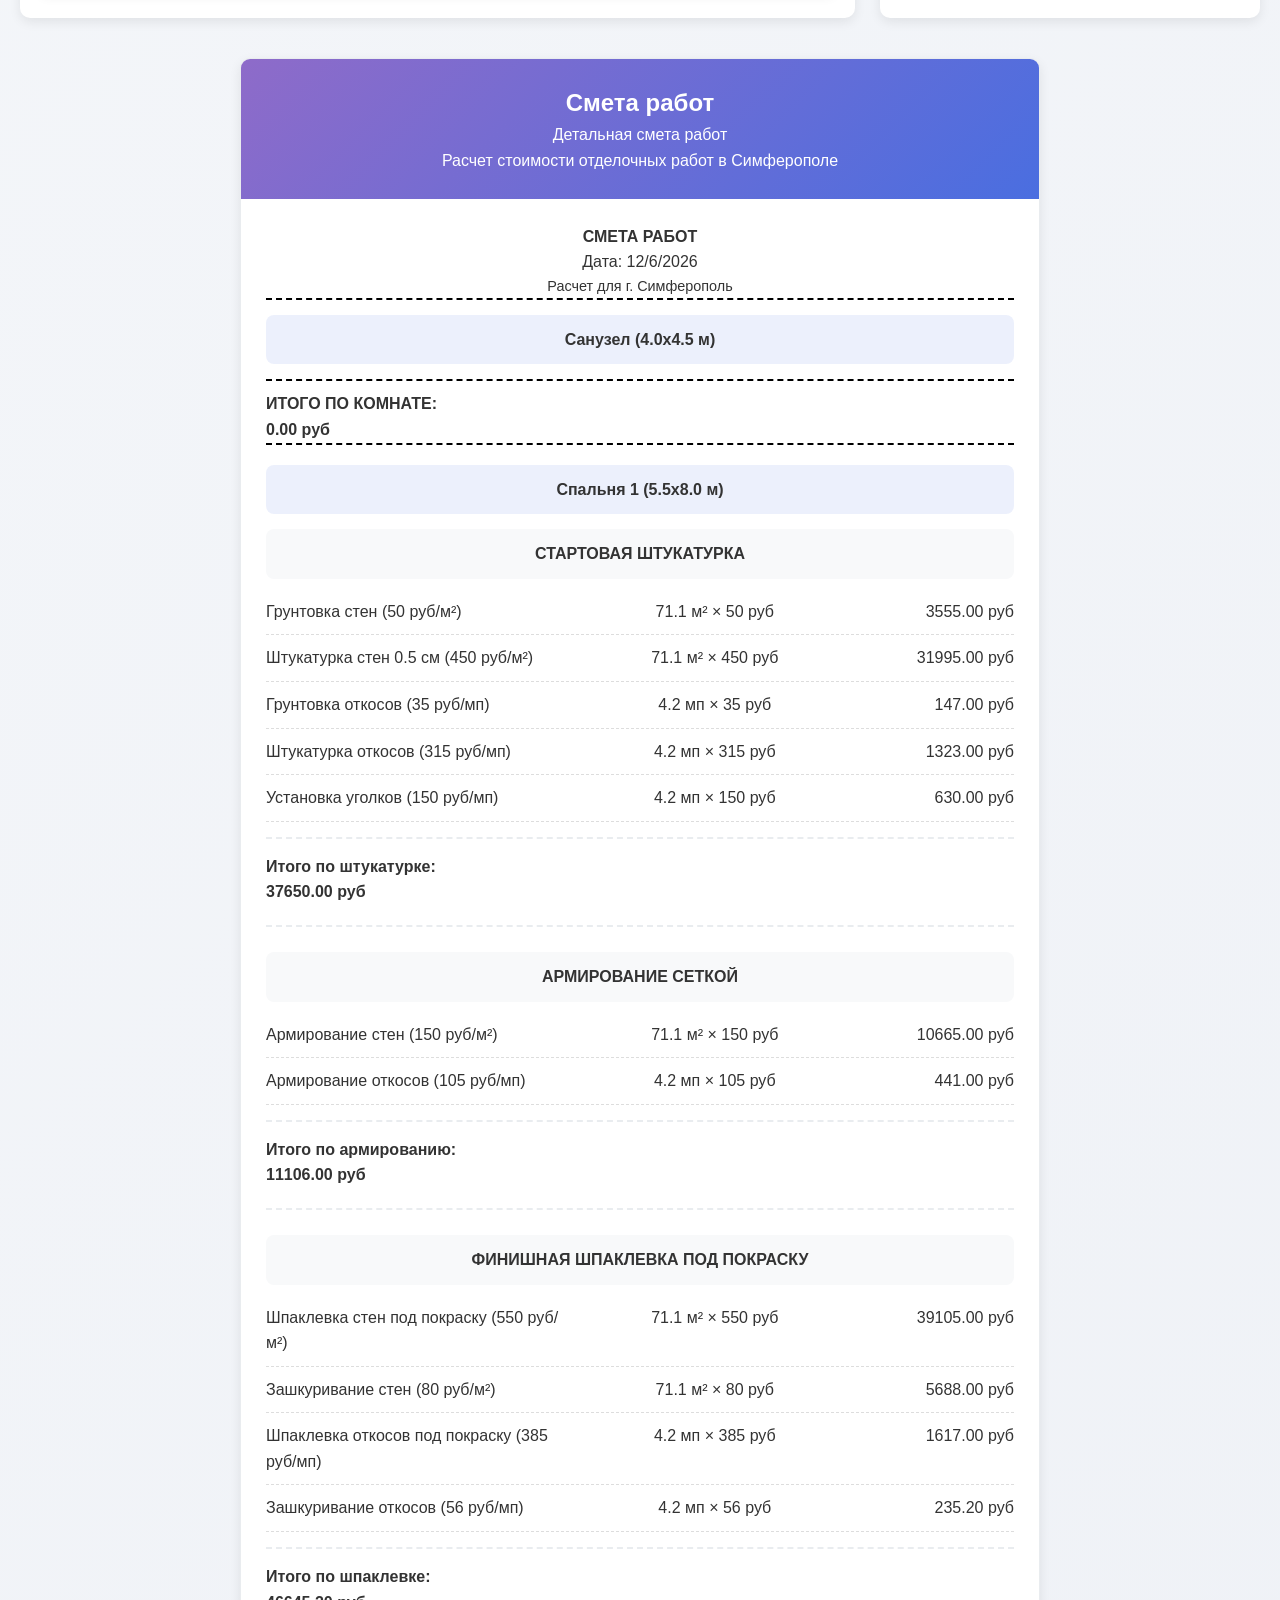
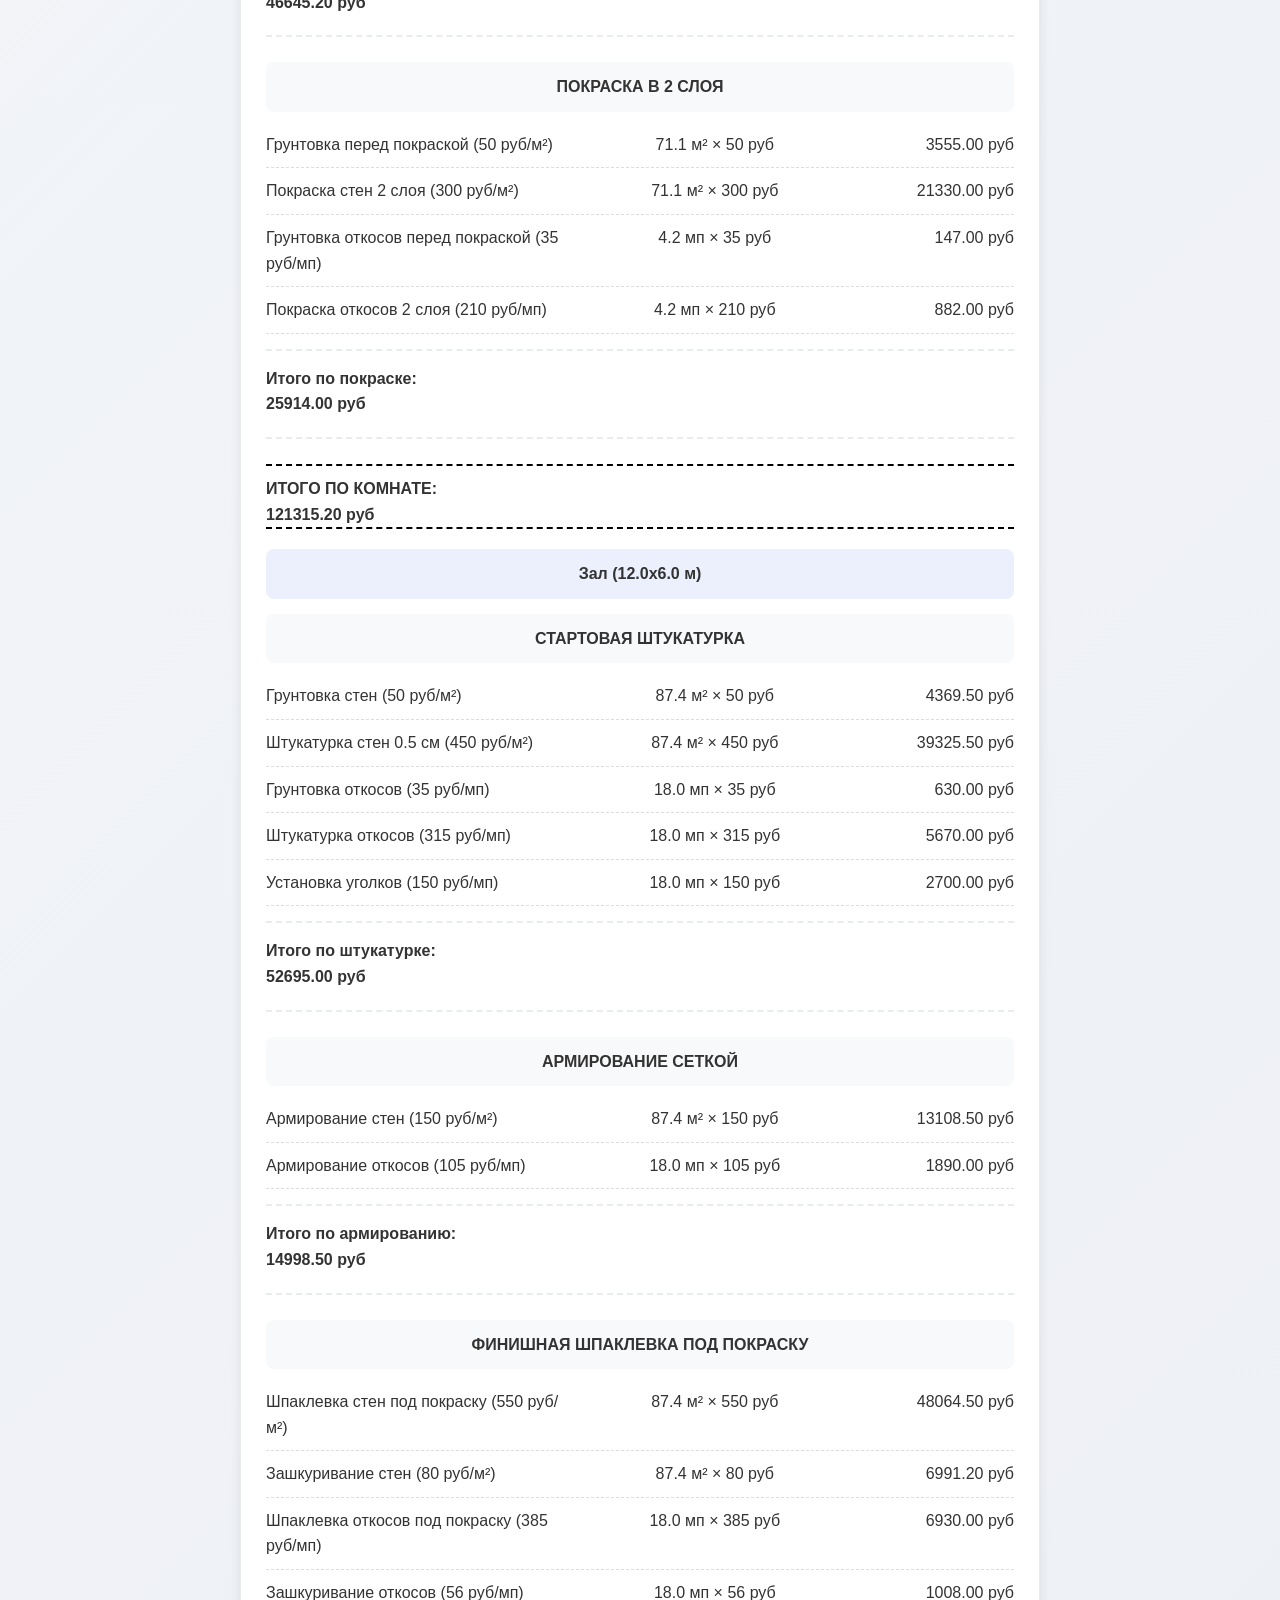
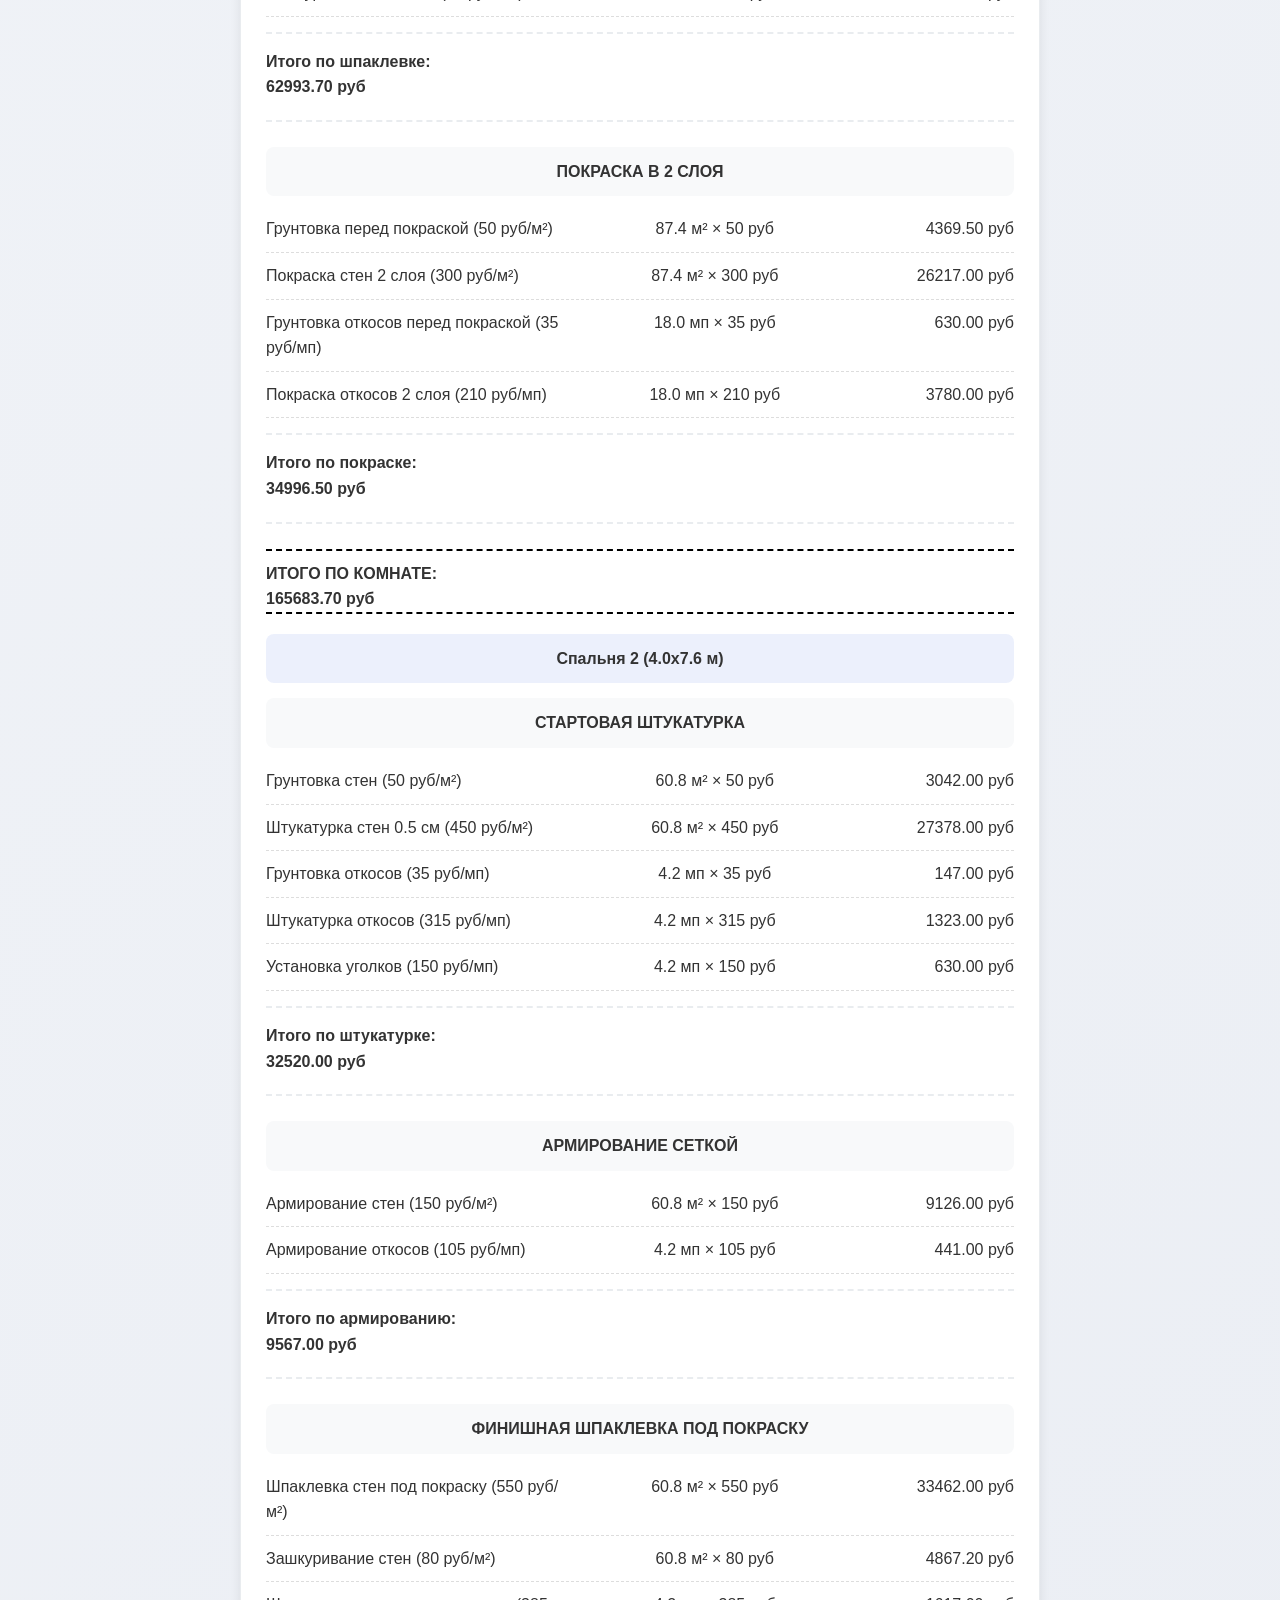
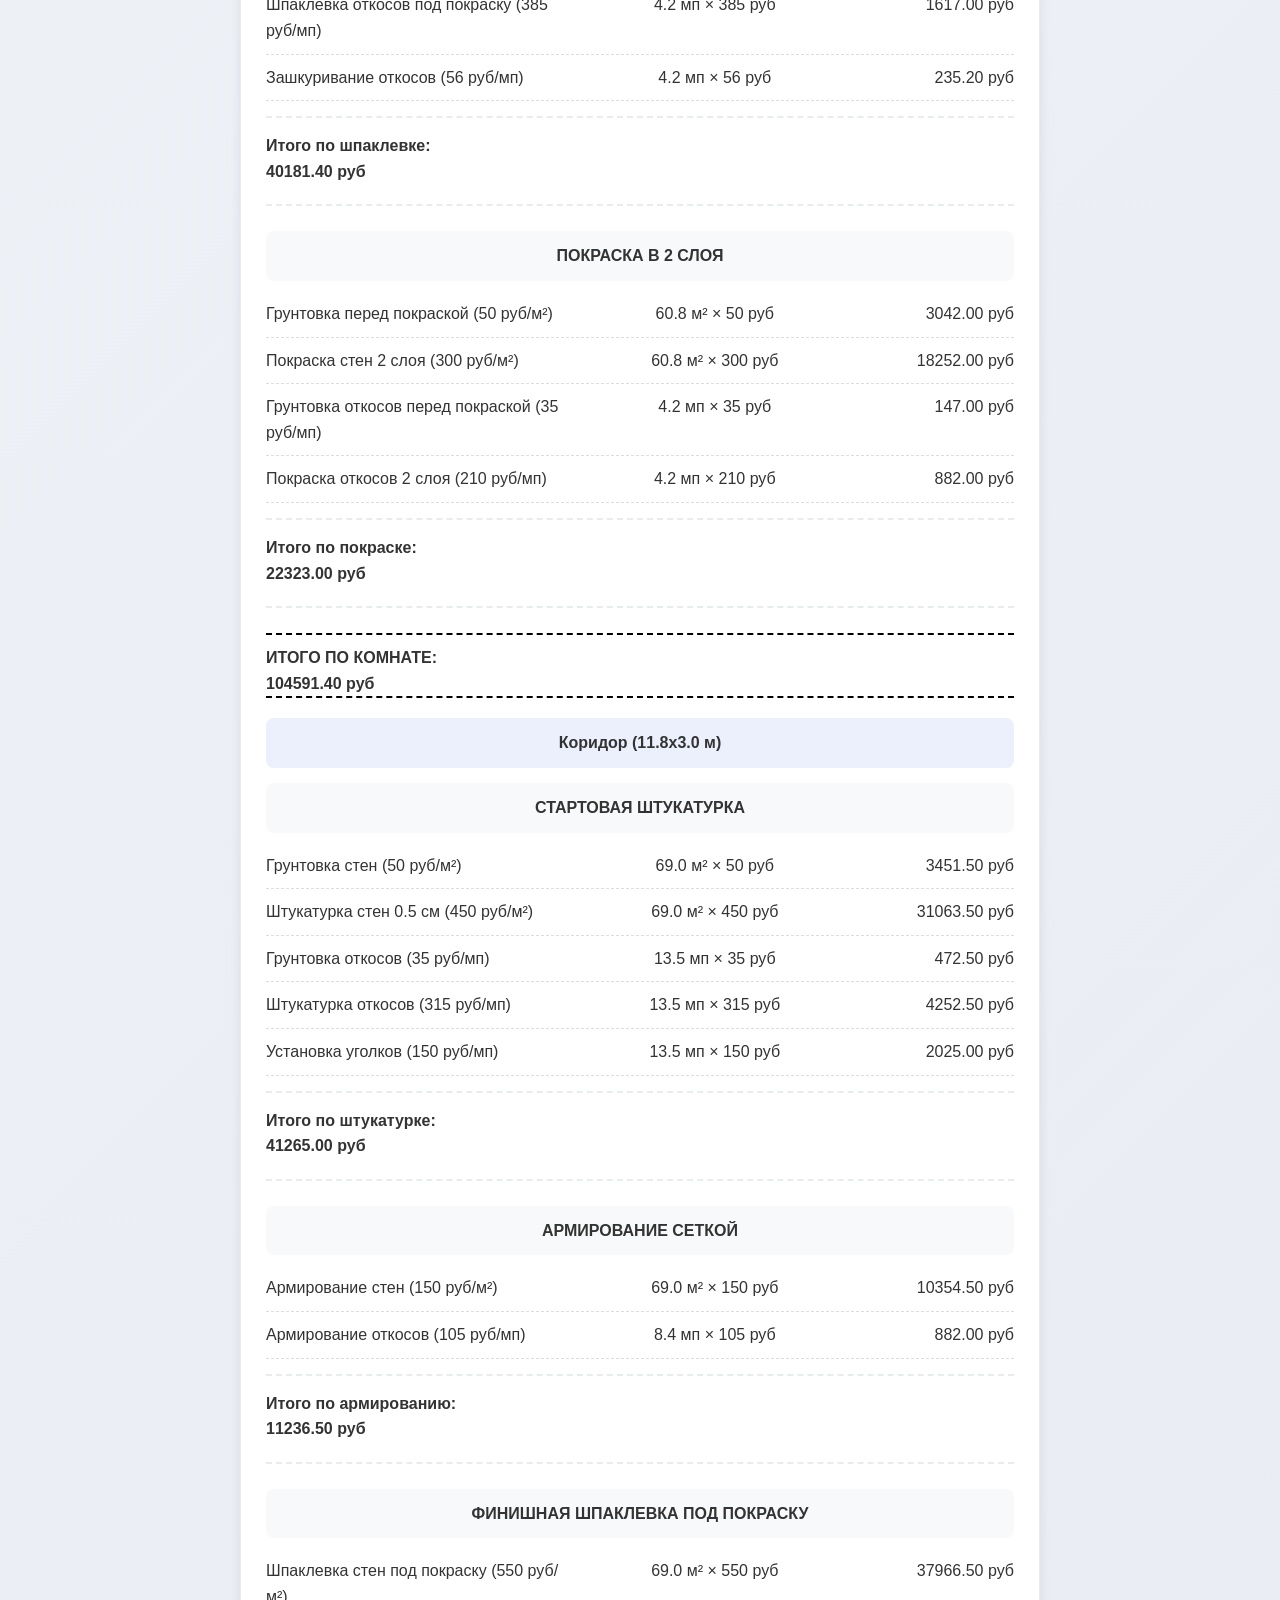
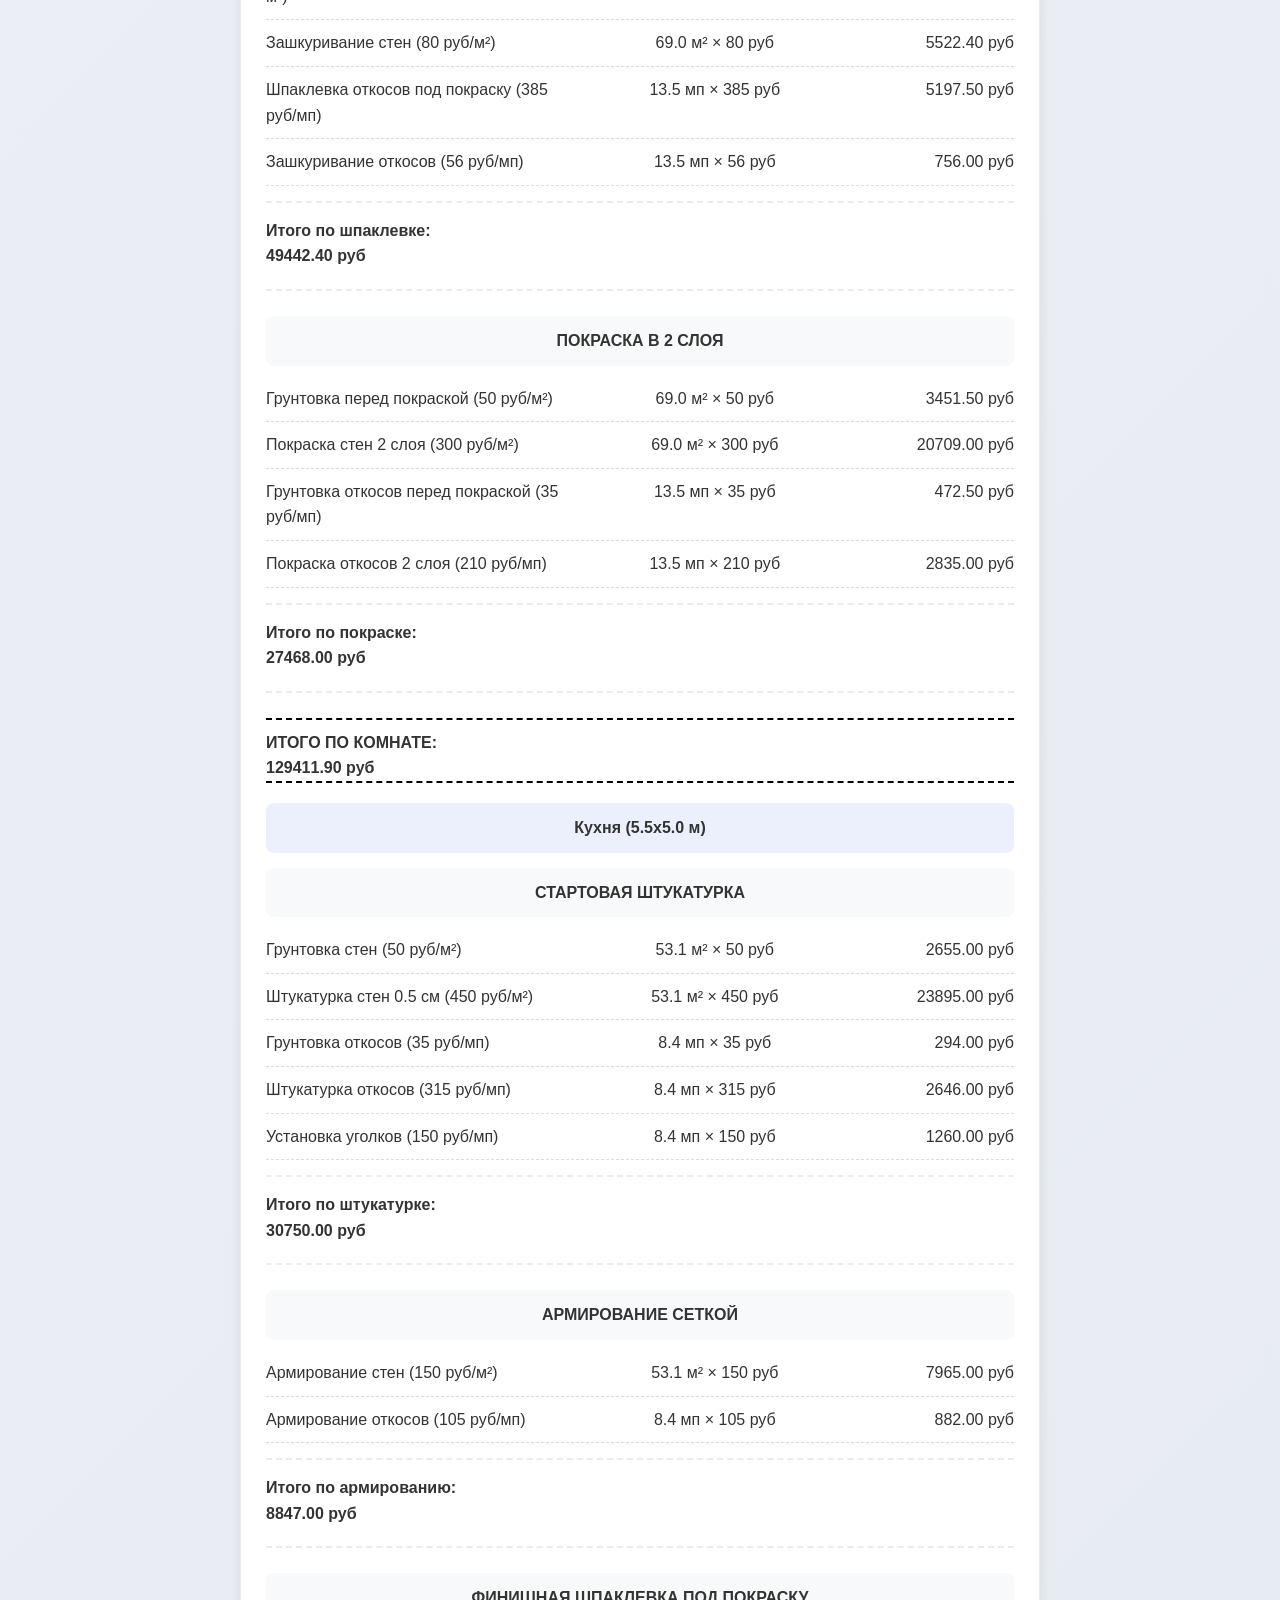
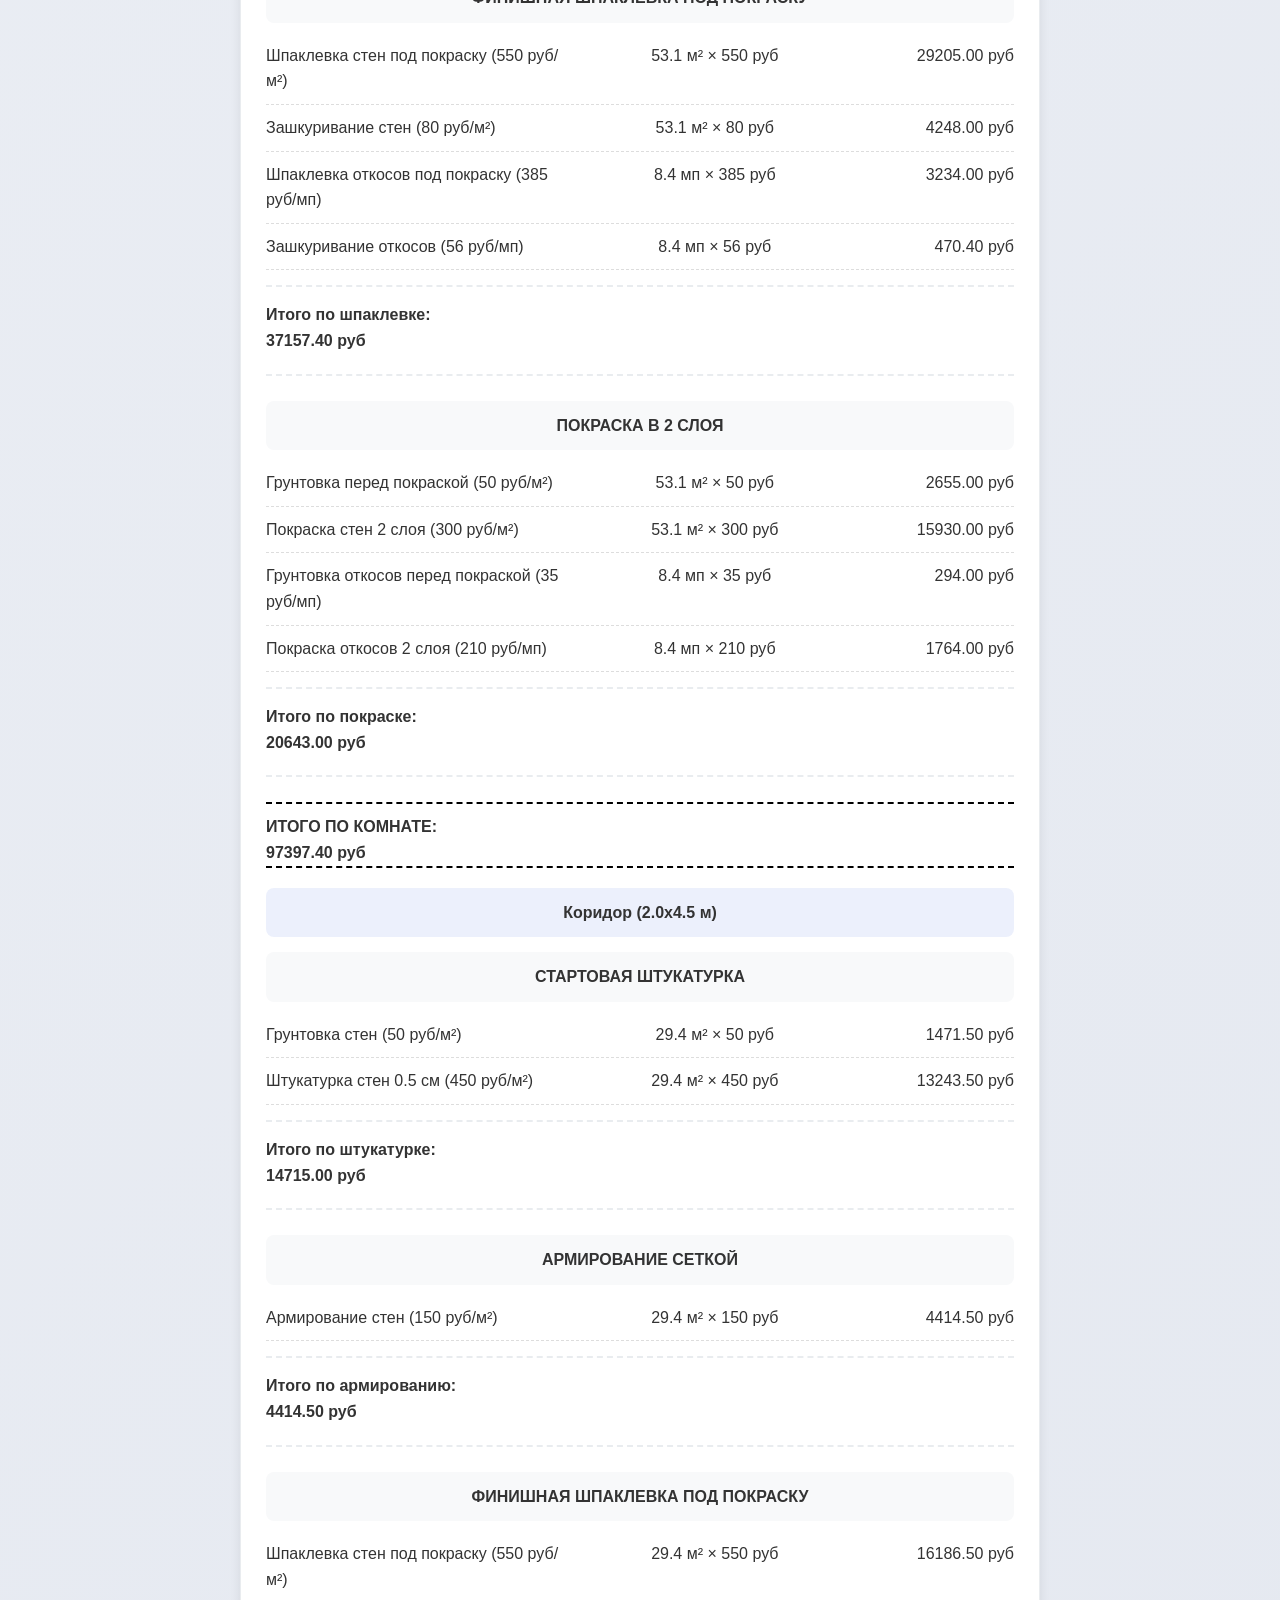
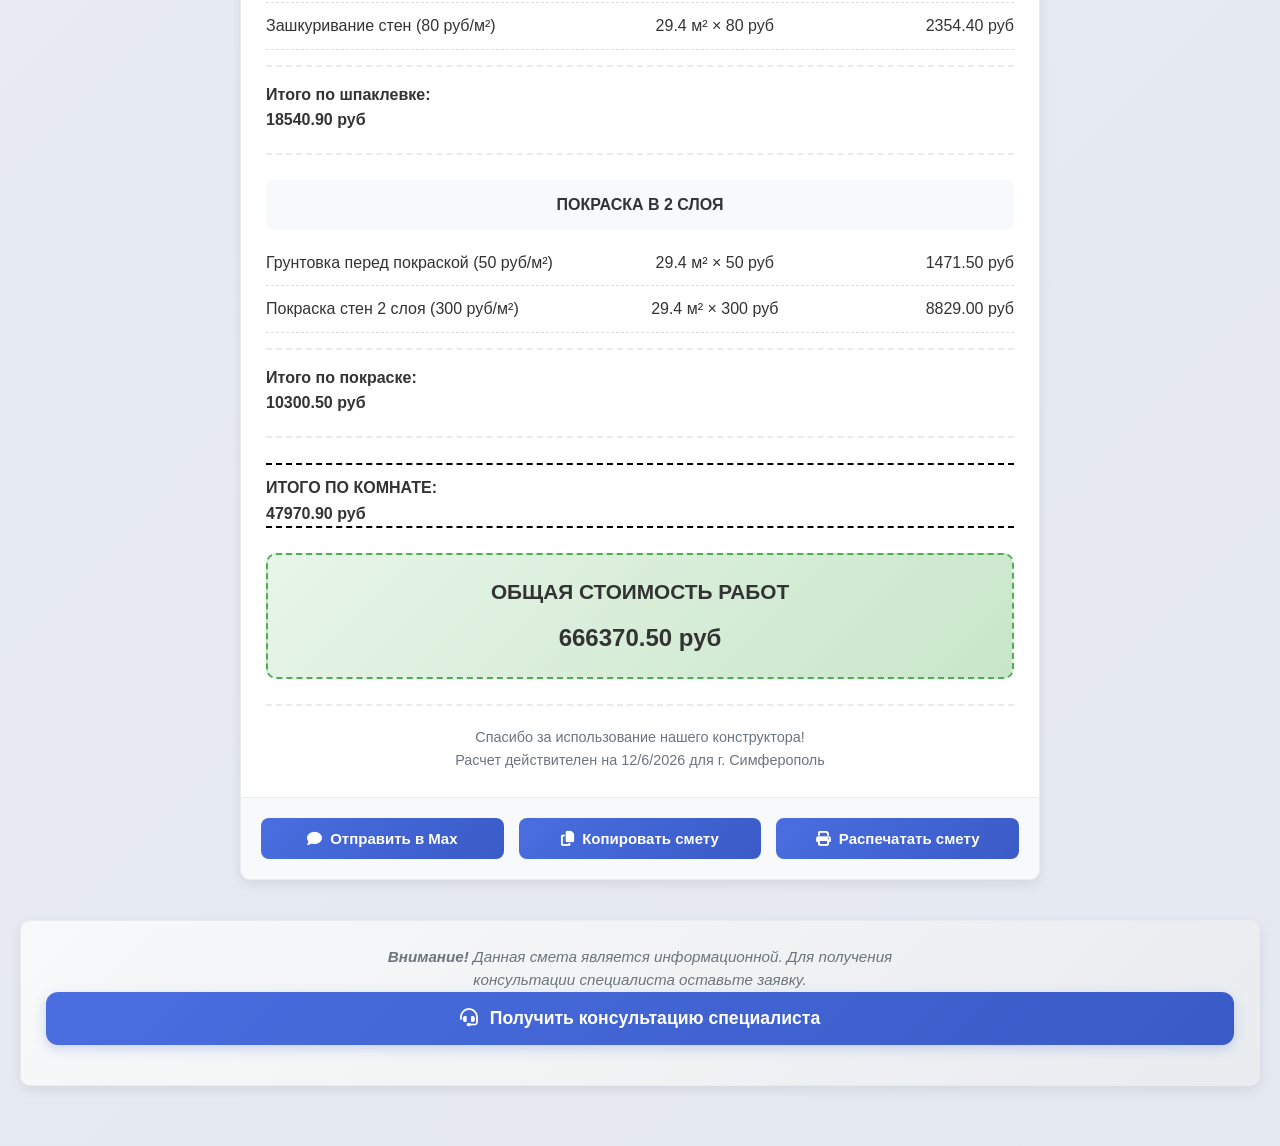
==== commit ee955bda: "Add files via upload" ====
--- a/index.html
+++ b/index.html
@@ -2,7 +2,6 @@
 <html lang="ru">
 <head>
     <meta charset="UTF-8">
-    <!-- Современный viewport для 2026 года: разрешаем масштабирование и учитываем вырезы экрана -->
     <meta name="viewport" content="width=device-width, initial-scale=1.0, viewport-fit=cover">
     <meta name="description" content="Бесплатный онлайн-конструктор планировки помещений и расчёт стоимости ремонта в Симферополе. Создайте план квартиры, дома или офиса с точными размерами и сметой.">
     <title>ПланПомещений - Конструктор помещений и расчет стоимости ремонта в Симферополе</title>
@@ -109,6 +108,15 @@
         <div class="app-container">
             <!-- Центральная панель: Редактор + Инструменты -->
             <div class="panel editor-panel">
+                <!-- Добавленные вкладки -->
+                <div class="tabs-container">
+                    <button class="tab-button active" data-tab="finish">Отделка помещений</button>
+                    <button class="tab-button" data-tab="electric">Электрика</button>
+                    <button class="tab-button" data-tab="tile">Карта кроя Плитки</button>
+                    <button class="tab-button" data-tab="floor">Напольные покрытия</button>
+                    <button class="tab-button" data-tab="gallery">Галерея</button>
+                </div>
+
                 <div class="panel-header">
                     <i class="fas fa-drafting-compass"></i> Планировка помещения
                 </div>
@@ -183,9 +191,12 @@
                         </div>
                     </div>
 
-                    <!-- Редактор (canvas) -->
+                    <!-- Редактор (canvas) + заглушка -->
                     <div class="editor-container">
                         <canvas id="editorCanvas"></canvas>
+                        <div id="tabPlaceholder" class="tab-placeholder" style="display: none;">
+                            <p>В разработке</p>
+                        </div>
                         <div id="canvasFallback" class="canvas-not-supported" style="display: none;">
                             Canvas не поддерживается вашим браузером. Пожалуйста, обновите браузер.
                         </div>
@@ -201,7 +212,7 @@
             </div>
 
             <!-- Правая панель: Свойства и расчеты -->
-            <div class="panel">
+            <div class="panel" id="propertiesPanel">
                 <div class="panel-header">
                     <i class="fas fa-calculator"></i> Свойства и расчеты
                 </div>
--- a/css/style.css
+++ b/css/style.css
@@ -10,9 +10,9 @@
     --neutral-dark: #495057;
     --text-color: #333333;
     --text-light: #6c757d;
-    --success-color: #28a745;
-    --warning-color: #ffc107;
-    --danger-color: #dc3545;
+    --success-color: #66BB6A;         /* спокойный зелёный */
+    --warning-color: #FFB74D;         /* мягкий янтарный вместо ярко-жёлтого */
+    --danger-color: #EF5350;          /* чуть мягче красный */
     --white: #ffffff;
     --shadow: 0 4px 12px rgba(0, 0, 0, 0.08);
     --shadow-hover: 0 6px 16px rgba(0, 0, 0, 0.12);
@@ -28,7 +28,7 @@
 }
 
 body {
-    background: linear-gradient(135deg, #f5f7fa 0%, #e4e8f0 100%);
+    background: linear-gradient(145deg, #f9fafb 0%, #eef2f7 100%); /* очень лёгкий градиент */
     color: var(--text-color);
     line-height: 1.6;
     min-height: 100vh;
@@ -373,15 +373,12 @@
     padding: 20px;
 }
 
+/* 7. Статус-бар (если есть) — тоже премиум */
 .status-bar {
-    display: flex;
-    justify-content: space-between;
-    margin-top: 15px;
-    font-size: 13px;
-    color: var(--text-light);
-    background: var(--neutral-light);
-    padding: 10px 15px;
-    border-radius: 8px;
+    background: rgba(255,255,255,0.92);
+    backdrop-filter: blur(12px);
+    border-top: 1px solid rgba(0,0,0,0.06);
+    box-shadow: 0 -2px 12px rgba(0,0,0,0.08);
 }
 
 /* Form Elements */
@@ -448,7 +445,7 @@
 
 .btn-success {
     background: linear-gradient(135deg, #28a745 0%, #1e7e34 100%);
-}
+}й
 
 .btn-success:hover:not(:disabled) {
     background: linear-gradient(135deg, #1e7e34 0%, #145523 100%);
@@ -482,18 +479,19 @@
     border-radius: 8px;
 }
 
+/* 6. Улучшаем карточки элементов (element-item) — премиум-вид */
 .element-item {
-    display: flex;
-    justify-content: space-between;
-    align-items: center;
-    padding: 12px 15px;
-    border-bottom: 1px solid var(--neutral-medium);
-    cursor: pointer;
-    transition: var(--transition);
+    background: white;
+    border-radius: 12px;
+    border: 1px solid rgba(0,0,0,0.06);
+    box-shadow: 0 2px 8px rgba(0,0,0,0.08);
+    transition: all 0.28s cubic-bezier(0.4, 0, 0.2, 1);
 }
 
 .element-item:hover {
-    background-color: var(--neutral-light);
+    border-color: var(--primary-light);
+    box-shadow: 0 8px 24px rgba(0,0,0,0.12);
+    transform: translateY(-3px);
 }
 
 .element-item:last-child {
@@ -1076,4 +1074,154 @@
     .tagline {
         font-size: 1rem;
     }
+}
+
+
+
+
+/* ================== ВКЛАДКИ В СТИЛЕ WINDOWS 11 / FLUENT ================== */
+
+/* Контейнер всех вкладок — фон, отступы, тень */
+.tabs-container {
+    display: grid;                          /* сетка для равномерного распределения кнопок */
+    grid-template-columns: repeat(5, 1fr);  /* 5 равных колонок — под 5 вкладок */
+    gap: 6px;                               /* расстояние между вкладками (можно 4–8px) */
+    background: linear-gradient(135deg, var(--primary-light) 0%, var(--primary-color) 100%); /* градиентный фон вкладок */
+    border-radius: var(--border-radius) var(--border-radius) 0 0; /* скругление только сверху */
+    padding: 12px 16px 0 16px;              /* внутренние отступы (сверху больше, чтобы вкладки "плавали") */
+    box-shadow: inset 0 0px 0 rgba(0,0,0,0); /* тонкая внутренняя тень снизу */
+    min-height: 110px;                      /* минимальная высота контейнера — подбирай под шапку */
+    position: relative;                     /* важно для позиционирования вкладок */
+    z-index: 10;                            /* выше остальных элементов страницы */
+}
+
+/* Каждая отдельная кнопка-вкладка */
+.tab-button {
+    background: rgba(255, 255, 255, 0.18);  /* полупрозрачный белый фон для неактивных */
+    text-shadow: 0 1px 3px rgba(0,0,0,0.4); /* лёгкая тень для белого текста */
+    letter-spacing: 0.3px;                  /* чуть больше воздуха в буквах */
+    border: none;                           /* убираем стандартную рамку кнопки */
+    color: white;                           /* цвет текста */
+    padding: 12px 8px;                      /* внутренние отступы внутри кнопки */
+    font-size: 17px;                        /* размер шрифта (можно 15–19px) */
+    font-weight: 500;                       /* средняя жирность текста */
+    border-radius: 12px;                    /* скругление углов */
+    cursor: pointer;                        /* курсор-рука при наведении */
+    transition: all 0.25s ease;             /* плавная анимация всех изменений (0.2–0.4s) */
+    text-align: center;                     /* текст по центру */
+    white-space: nowrap;                    /* текст не переносится на новую строку */
+    overflow: hidden;                       /* обрезаем слишком длинный текст */
+    text-overflow: ellipsis;                /* показываем ... если текст не помещается */
+    line-height: 1.3;                       /* межстрочный интервал */
+    box-shadow: 0 4px 12px rgba(0,0,0,0.12); /* тень снизу — эффект "плавания" */
+    backdrop-filter: blur(4px);             /* размытие фона под вкладкой (стекло) */
+    transform: translateY(-40px);           /* сдвигаем все неактивные вкладки вверх */
+    position: relative;                     /* важно для z-index и transform */
+}
+
+/* Активная вкладка (когда выбрана) */
+.tab-button.active {
+    transform: translateY(0);               /* возвращаем на место (прижата вниз) */
+    background: linear-gradient(135deg, rgba(255,255,255,0.35) 0%, rgba(255,255,255,0.25) 100%); /* более яркий фон */
+    box-shadow: inset 0 2px 6px rgba(0,0,0,0.15), 0 1px 3px rgba(0,0,0,0.08); /* эффект вдавленности */
+    border-radius: 12px 12px 12px 12px;           /* скругление только сверху */
+    backdrop-filter: blur(6px);             /* сильнее размытие для активной */
+}
+
+/* При наведении курсором (не активная вкладка) */
+.tab-button:hover {
+    background: rgba(255, 255, 255, 0.30);  /* светлее при наведении */
+    box-shadow: 0 6px 16px rgba(0,0,0,0.18); /* тень усиливается */
+    transform: translateY(-42px);           /* чуть выше при наведении */
+}
+
+/* Активная вкладка при наведении — не поднимаем */
+.tab-button.active:hover {
+    transform: translateY(0) scale(1.01);
+    box-shadow: inset 0 3px 8px rgba(0,0,0,0.18);
+}
+
+/* Цветовые акценты для каждой неактивной вкладки */
+.tab-button[data-tab="electric"] { background: rgba(255, 193, 7, 0.22); }     /* жёлтый оттенок */
+.tab-button[data-tab="electric"]:hover { background: rgba(255, 193, 7, 0.38); }
+
+.tab-button[data-tab="tile"] { background: rgba(76, 175, 80, 0.22); }         /* зелёный */
+.tab-button[data-tab="tile"]:hover { background: rgba(76, 175, 80, 0.38); }
+
+.tab-button[data-tab="floor"] { background: rgba(156, 39, 176, 0.22); }       /* фиолетовый */
+.tab-button[data-tab="floor"]:hover { background: rgba(156, 39, 176, 0.38); }
+
+.tab-button[data-tab="gallery"] { background: rgba(233, 30, 99, 0.22); }      /* розовый */
+.tab-button[data-tab="gallery"]:hover { background: rgba(233, 30, 99, 0.38); }
+
+/* ================== ПРЕМИУМ И СПОКОЙНЫЕ ТЕМЫ (дорогой вид) ================== */
+
+/* Финишная отделка — спокойный глубокий индиго */
+.theme-finish {
+    --primary-color: #5C6BC0;       /* основной — интеллигентный синий */
+    --primary-light: #7986CB;       /* светлый для hover/градиентов */
+    --primary-dark: #3F51B5;        /* тёмный для теней и акцентов */
+    --accent-color: #e0e7ff88;        /* очень светлый лавандовый — мягкий контраст */
+}
+
+/* Электрика — строгий графитовый серо-синий (технический премиум) */
+.theme-electric {
+    --primary-color: #546E7A;       /* основной — серьёзный, современный */
+    --primary-light: #78909C;       /* светлый для выделения */
+    --primary-dark: #37474F;        /* очень тёмный — для кнопок/иконок */
+    --accent-color: #b2ebf288;        /* холодный мятный — акцент на "умный дом" */
+}
+
+/* Плитка — элегантный сланцево-серый (натуральный камень) */
+.theme-tile {
+    --primary-color: #455A64;       /* основной — дорогой серый */
+    --primary-light: #607D8B;       /* светлый для hover */
+    --primary-dark: #263238;        /* глубокий тёмный — премиум-эффект */
+    --accent-color: #b2dfdbad;        /* приглушённая бирюза — свежесть керамики */
+}
+
+/* Напольные покрытия — тёплый шоколадный (дерево, паркет) */
+.theme-floor {
+    --primary-color: #5D4037;       /* основной — натуральный тёмный шоколад */
+    --primary-light: #795548;       /* светлый для градиентов */
+    --primary-dark: #3E2723;        /* почти чёрный — для теней */
+    --accent-color: #d7ccc891;        /* тёплый бежевый — уют и дерево */
+}
+
+/* 1. Исправляем грязный акцент в галерее */
+.theme-gallery {
+    --primary-color: #6D4C41;
+    --primary-light: #8D6E63;
+    --primary-dark: #4E342E;
+    --accent-color: #ffecb3b6;          /* чистый янтарь, без прозрачности */
+}
+
+/* ================== ПРЕМИУМ HOVER-ЭФФЕКТЫ (последние правила) ================== */
+
+.btn, .tool-btn, .tab-button, .element-item, .sharing-btn,
+.card, .receipt-container, .sharing-buttons button, .delete-btn {
+    transition: transform 0.28s cubic-bezier(0.4, 0, 0.2, 1), box-shadow 0.28s cubic-bezier(0.4, 0, 0.2, 1);
+}
+
+.btn:hover, .tool-btn:hover, .tab-button:hover:not(.active), .element-item:hover, 
+.sharing-btn:hover, .card:hover, .receipt-container:hover, .sharing-buttons button:hover, .delete-btn:hover {
+    transform: translateY(-2px) scale(1.02);
+    box-shadow: 0 8px 24px rgba(0,0,0,0.12);
+}
+
+/* Активная вкладка при наведении не поднимается */
+.tab-button.active:hover {
+    transform: translateY(0) scale(1.01);
+    box-shadow: inset 0 3px 8px rgba(0,0,0,0.18);
+}
+
+/* Улучшение читаемости текста на вкладках */
+.tab-button {
+    text-shadow: 0 1px 3px rgba(0,0,0,0.4);
+    letter-spacing: 0.3px;
+}
+
+/* Финальный лёгкий градиент фона страницы */
+body {
+    background: linear-gradient(145deg, #f9fafb 0%, #eef2f7 100%);
 }
